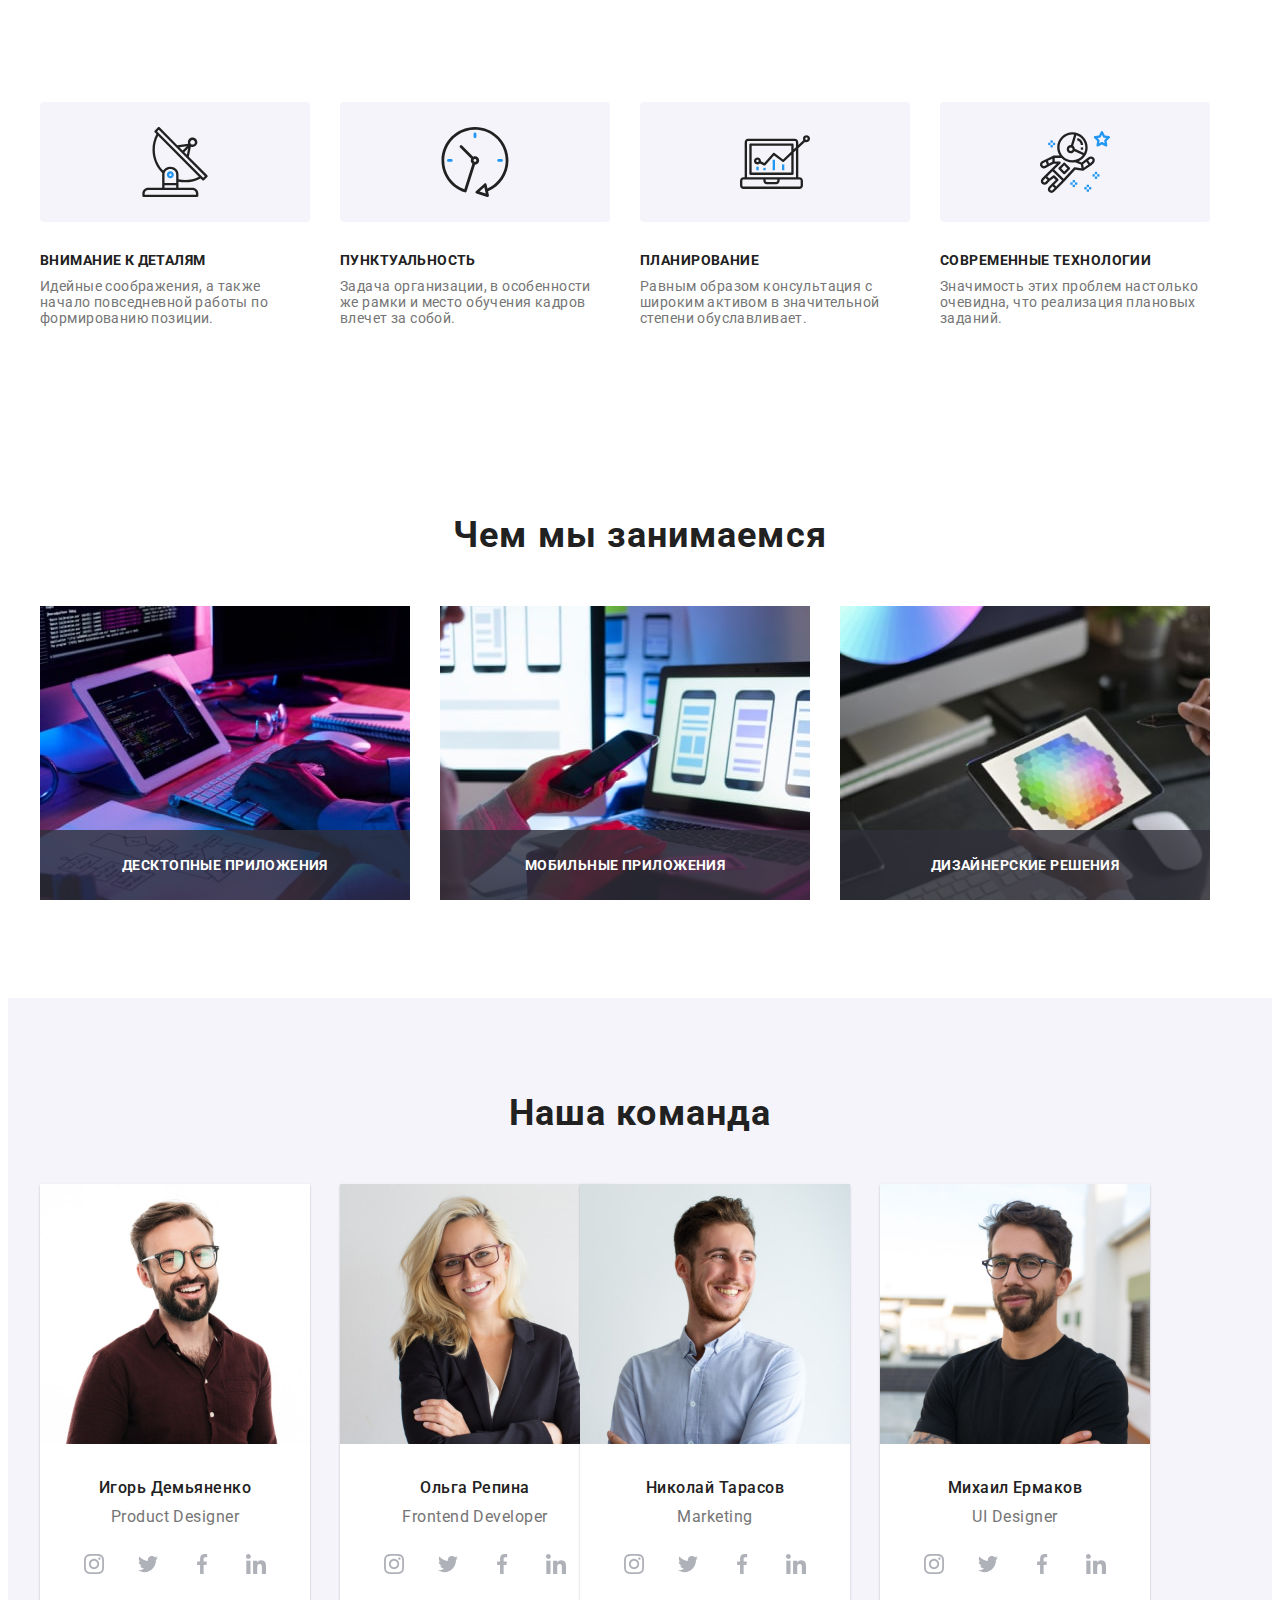
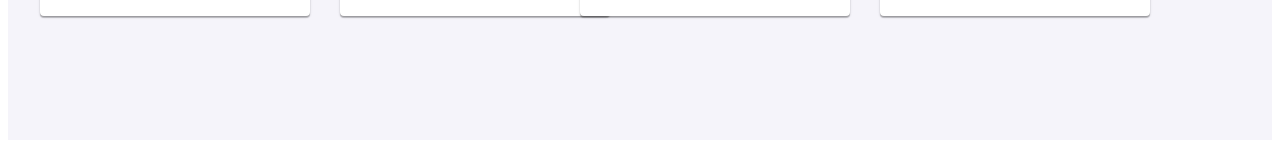
==== index.html @ 6621c36b "a" ====
<!DOCTYPE html>
<html lang="ru">
<head>
    <meta charset="UTF-8">
    <meta http-equiv="X-UA-Compatible" content="IE=edge">
    <meta name="viewport" content="width=device-width, initial-scale=1.0">
    <link rel="preconnect" href="https://fonts.googleapis.com">
<link rel="preconnect" href="https://fonts.gstatic.com" crossorigin>
<link href="https://fonts.googleapis.com/css2?family=Raleway:wght@700&family=Roboto:wght@400;500;700;900&display=swap" rel="stylesheet">
    <title>Document</title>
    <link rel="stylesheet" href="https://cdnjs.cloudflare.com/ajax/libs/modern-normalize/1.1.0/modern-normalize.min.css" integrity="sha512-wpPYUAdjBVSE4KJnH1VR1HeZfpl1ub8YT/NKx4PuQ5NmX2tKuGu6U/JRp5y+Y8XG2tV+wKQpNHVUX03MfMFn9Q==" crossorigin="anonymous" referrerpolicy="no-referrer" />
    <link rel="stylesheet" href="./css/main.min.css"/>
</head>
<body>
        <!--Шапка страницы-->
        <!-- <header class="header">
            <div class="container">
                <nav class="nav">
                    <a href="" class="link logo"><span class="logo-start">Web</span><span class="logo-end">Studio</span></a>
                    <ul class="header-list list">
                        <li class="header-list__item"><a href="" class="header-hero__link link active">Студия</a></li>
                        <li class="header-list__item"><a href="./portfolio.html" class="header-hero__link link">Портфолио</a></li>
                        <li class="header-list__item"><a href="" class="header-hero__link link">Контакты</a></li>
                    </ul> 
                    <ul class="connect list" >
                        <li class="connect__contacts"><a href="mailto:info@devstudio.com" class="connect__link link">
                            <svg class="connect__icon" width="16" height="12">
                                <use href="./images/icons/symbol-defs.svg#icon-envelope"></use>
                            </svg>info@devstudio.com</a>
                        </li>
                        <li class="connect__contacts"><a href="tel:+38-096-111-11-11" class="connect__link link">
                            <svg class="connect__icon" width="10" height="16">
                                <use href="./images/icons/symbol-defs.svg#icon-smartphone"></use>
                            </svg>+38 096 111 11 11</a>
                        </li>
                    </ul>   
                </nav>
            </div>  
        </header>
        <main>
            <section class="begin">
                <div class="container">
                    <h1 class="begin__title">Эффективные решения для вашего бизнеса</h1>
                    <button type="button" class="begin__btn" data-modal-open>Заказать услугу</button>
                </div>
            </section> -->
            <section class="benefits">
                <div class="container">
                    <ul class="benefits-list list">
                        <li class="benefits-item">
                            <div class="background-icon">
                                <svg class="benefits-icon" width="70" height="70">
                                    <use href="./images/icons/symbol-defs.svg#icon-antenna"></use>
                                </svg>
                            </div>
                            <h3 class="benefits-title">Внимание к деталям</h3>
                            <p class="benefits-text">Идейные соображения, а также начало повседневной работы по формированию позиции.</p>
                        </li>
                        <li class="benefits-item">
                            <div class="background-icon">
                                <svg class="benefits-icon" width="70" height="70">
                                    <use href="./images/icons/symbol-defs.svg#icon-clock"></use>
                                </svg>
                            </div>
                            <h3 class="benefits-title">Пунктуальность</h3>
                            <p class="benefits-text">Задача организации, в особенности же рамки и место обучения кадров влечет за собой.</p>
                        </li>
                        <li class="benefits-item">
                            <div class="background-icon">
                                <svg class="benefits-icon" width="70" height="70">
                                    <use href="./images/icons/symbol-defs.svg#icon-diagram"></use>
                                </svg>
                            </div>
                            <h3 class="benefits-title">Планирование</h3>
                            <p class="benefits-text">Равным образом консультация с широким активом в значительной степени обуславливает.</p>
                        </li>
                        <li class="benefits-item">
                            <div class="background-icon">
                                <svg class="benefits-icon" width="70" height="70">
                                    <use href="./images/icons/symbol-defs.svg#icon-astronaut"></use>
                                </svg>
                            </div>
                            <h3 class="benefits-title">Современные технологии</h3>
                            <p class="benefits-text">Значимость этих проблем настолько очевидна, что реализация плановых заданий.</p>
                        </li>
                    </ul>
                </div>
            </section>  
            <section class="work">
                <div class="container">
                    <h2 class="work__title">Чем мы занимаемся</h2>
                    <ul class="work-list list">
                        <li class="work-list__item">
                            <img src="./images/box1.jpg" alt="Планшет с клавиатурой" width="370" height="294">
                            <div class="text-wrap"><p class="work-list__text">Десктопные приложения</p></div>
                        </li>
                        <li class="work-list__item">
                            <img src="./images/box3.jpg" alt="Телефон и ноутбук" width="370" height="294">
                            <div class="text-wrap"><p class="work-list__text">Мобильные приложения</p></div>
                        </li>
                        <li class="work-list__item last">
                            <img src="./images/box2.jpg" alt="Планшет с стилусом" width="370" height="294">
                            <div class="text-wrap"><p class="work-list__text">Дизайнерские решения</p></div>
                        </li>
                    </ul>
                </div>
            </section>    
            <section class="team"> 
                <div class="container">
                    <h2 class="team-title">Наша команда</h2>
                    <ul class="team-list list">
                        <li class="team-item">
                            <img class="team-img" src="./images/worker1.jpg " alt="Игорь Демьяненко" >
                            <div class="team-margin">
                                <p class="team-name">Игорь Демьяненко</p>
                                <p lang="en" class="team-position">Product Designer</p>
                                <ul class="team-soc-list list">
                                    <li class="team-soc-item">
                                        <a href="" class="team-soc-link link">
                                            <svg class="team-soc-icon" width="20" height="20">
                                                <use href="./images/icons/symbol-defs.svg#icon-instagram"></use>
                                            </svg>
                                        </a>
                                    </li> 
                                    <li class="team-soc-item">
                                        <a href="" class="team-soc-link link">
                                            <svg class="team-soc-icon" width="20" height="20">
                                                <use href="./images/icons/symbol-defs.svg#icon-twitter"></use>
                                            </svg>
                                        </a>
                                    </li> 
                                    <li class="team-soc-item">
                                        <a href="" class="team-soc-link link">
                                            <svg class="team-soc-icon" width="20" height="20">
                                                <use href="./images/icons/symbol-defs.svg#icon-facebook"></use>
                                            </svg>
                                        </a>
                                    </li> 
                                    <li class="team-soc-item">
                                        <a href="" class="team-soc-link link">
                                            <svg class="team-soc-icon" width="20" height="20">
                                                <use href="./images/icons/symbol-defs.svg#icon-linkedin"></use>
                                            </svg>
                                        </a>
                                    </li>         
                                </ul>
                            </div>
                        </li>
                        <li class="team-item">
                            <img class="team-img" src="./images/worker2.jpg" alt="Ольга Репина">
                            <div class="team-margin">
                                <p class="team-name">Ольга Репина</p>
                                <p lang="en" class="team-position">Frontend Developer</p>
                                <ul class="team-soc-list list">
                                    <li class="team-soc-item">
                                        <a href="" class="team-soc-link link">
                                            <svg class="team-soc-icon" width="20" height="20">
                                                <use href="./images/icons/symbol-defs.svg#icon-instagram"></use>
                                            </svg>
                                        </a>
                                    </li> 
                                    <li class="team-soc-item">
                                        <a href="" class="team-soc-link link">
                                            <svg class="team-soc-icon" width="20" height="20">
                                                <use href="./images/icons/symbol-defs.svg#icon-twitter"></use>
                                            </svg>
                                        </a>
                                    </li> 
                                    <li class="team-soc-item">
                                        <a href="" class="team-soc-link link">
                                            <svg class="team-soc-icon" width="20" height="20">
                                                <use href="./images/icons/symbol-defs.svg#icon-facebook"></use>
                                            </svg>
                                        </a>
                                    </li> 
                                    <li class="team-soc-item">
                                        <a href="" class="team-soc-link link">
                                            <svg class="team-soc-icon" width="20" height="20">
                                                <use href="./images/icons/symbol-defs.svg#icon-linkedin"></use>
                                            </svg>
                                        </a>
                                    </li>         
                                </ul> 
                            </div>  
                        </li>
                        <li class="team-item">
                            <img class="team-img" src="./images/worker3.jpg" alt="Николай Тарасов">
                            <div class="team-margin">
                                <p class="team-name">Николай Тарасов</p>
                                <p lang="en" class="team-position">Marketing</p>
                                <ul class="team-soc-list list">
                                    <li class="team-soc-item">
                                        <a href="" class="team-soc-link link">
                                            <svg class="team-soc-icon" width="20" height="20">
                                                <use href="./images/icons/symbol-defs.svg#icon-instagram"></use>
                                            </svg>
                                        </a>
                                    </li> 
                                    <li class="team-soc-item">
                                        <a href="" class="team-soc-link link">
                                            <svg class="team-soc-icon" width="20" height="20">
                                                <use href="./images/icons/symbol-defs.svg#icon-twitter"></use>
                                            </svg>
                                        </a>
                                    </li> 
                                    <li class="team-soc-item">
                                        <a href="" class="team-soc-link link">
                                            <svg class="team-soc-icon" width="20" height="20">
                                                <use href="./images/icons/symbol-defs.svg#icon-facebook"></use>
                                            </svg>
                                        </a>
                                    </li> 
                                    <li class="team-soc-item">
                                        <a href="" class="team-soc-link link">
                                            <svg class="team-soc-icon" width="20" height="20">
                                                <use href="./images/icons/symbol-defs.svg#icon-linkedin"></use>
                                            </svg>
                                        </a>
                                    </li>         
                                </ul>
                            </div>
                        </li>
                        <li class="team-item">
                            <img class="team-img" src="./images/worker4.jpg" alt="Михаил Ермаков">
                            <div class="team-margin">
                                <p class="team-name">Михаил Ермаков</p>
                                <p lang="en" class="team-position">UI Designer</p>
                                <ul class="team-soc-list list">
                                    <li class="team-soc-item">
                                        <a href="" class="team-soc-link link">
                                            <svg class="team-soc-icon" width="20" height="20">
                                                <use href="./images/icons/symbol-defs.svg#icon-instagram"></use>
                                            </svg>
                                        </a>
                                    </li> 
                                    <li class="team-soc-item">
                                        <a href="" class="team-soc-link link">
                                            <svg class="team-soc-icon" width="20" height="20">
                                                <use href="./images/icons/symbol-defs.svg#icon-twitter"></use>
                                            </svg>
                                        </a>
                                    </li> 
                                    <li class="team-soc-item">
                                        <a href="" class="team-soc-link link">
                                            <svg class="team-soc-icon" width="20" height="20">
                                                <use href="./images/icons/symbol-defs.svg#icon-facebook"></use>
                                            </svg>
                                        </a>
                                    </li> 
                                    <li class="team-soc-item">
                                        <a href="" class="team-soc-link link">
                                            <svg class="team-soc-icon" width="20" height="20">
                                                <use href="./images/icons/symbol-defs.svg#icon-linkedin"></use>
                                            </svg>
                                        </a>
                                    </li>         
                                </ul>
                            </div> 
                        </li>
                    </ul>
                </div>
            </section>
            <!-- <section class="clients">
                <div class="container">
                    <h2 class="clients-title">Постоянные клиенты</h2>
                    <ul class="clients-list list">
                        <li class="clients-item">
                            <a href="" class="clients-link link">
                                <svg class="clients-icon" width="106" height="60">
                                    <use href="./images/icons/symbol-defs.svg#icon-Logo"></use>
                                </svg>
                            </a>
                        </li>
                        <li class="clients-item">
                            <a href="" class="clients-link link">
                                <svg class="clients-icon" width="106" height="60">
                                    <use href="./images/icons/symbol-defs.svg#icon-Logo1"></use>
                                </svg>
                            </a>
                        </li>
                        <li class="clients-item">
                            <a href="" class="clients-link link">
                                <svg class="clients-icon" width="106" height="60">
                                    <use href="./images/icons/symbol-defs.svg#icon-Logo2"></use>
                                </svg>
                            </a>
                        </li>
                        <li class="clients-item">
                            <a href="" class="clients-link link">
                                <svg class="clients-icon" width="106" height="60">
                                    <use href="./images/icons/symbol-defs.svg#icon-Logo3"></use>
                                </svg>
                            </a>
                        </li>
                        <li class="clients-item">
                            <a href="" class="clients-link link">
                                <svg class="clients-icon" width="106" height="60">
                                    <use href="./images/icons/symbol-defs.svg#icon-Logo4"></use>
                                </svg>
                            </a>
                        </li>
                        <li class="clients-item">
                            <a href="" class="clients-link link">
                                <svg class="clients-icon" width="106" height="60">
                                    <use href="./images/icons/symbol-defs.svg#icon-Logo6"></use>
                                </svg>
                            </a>
                        </li>
                    </ul>                
                </div>
            </section>        
                
        </main>
        <footer class="footer">
            <div class="container footer-flex">
                <div>
                    <a href="" class="footer-logo link"><span class="logo-start">Web</span><span class="logo-footer-end">Studio</span></a>
                    <address>
                        <ul class="footer-list list">
                            <li class="footer-item"><a href="https://goo.gl/maps/usRxasDixCcgagAA9" target="_blank" class="footer-position link">г. Киев, пр-т Леси Украинки, 26</a></li>
                            <li class="footer-item"><a href="mailto:info@example.com" class="footer-link link">info@example.com</a></li>
                            <li class="footer-item"><a href="tel:+38-096-111-11-11" class="footer-link link">+38 096 111 11 11</a></li>
                        </ul> 
                    </address>
                </div>
                <div class="join">
                    <h2 class="join-title">присоединяйтесь</h2>
                    <ul class="join-list list">
                        <li class="join-item">
                            <a href="" class="join-link link">
                                <svg class="join-icon" width="20" height="20">
                                    <use href="./images/icons/symbol-defs.svg#icon-instagram"></use>
                                </svg>
                            </a>
                        </li>
                        <li class="join-item" >
                            <a href="" class="join-link link">
                                <svg class="join-icon" width="20" height="20">
                                    <use href="./images/icons/symbol-defs.svg#icon-twitter"></use>
                                </svg>
                            </a>
                        </li>
                        <li class="join-item">
                            <a href="" class="join-link link">
                                <svg class="join-icon" width="20" height="20">
                                    <use href="./images/icons/symbol-defs.svg#icon-facebook"></use>
                                </svg>
                            </a>
                        </li>
                        <li class="join-item">
                            <a href="" class="join-link link">
                                <svg class="join-icon" width="20" height="20">
                                    <use href="./images/icons/symbol-defs.svg#icon-linkedin"></use>
                                </svg>
                            </a>
                        </li>
                    </ul>
                </div>
                <form class="subscribe">
                    <p class="subscribe-title">Подпишитесь на рассылку</p>
                    <div class="subscribe-cont">
                        <input type="email" name="email" class="subscribe-input" placeholder="E-mail">
                        <button type="submit" class="subscribe-btn ">Подписаться
                            <svg class="subscribe-send" width="24" height="24">
                                <use href="./images/icons/symbol-defs.svg#icon-send"></use>
                            </svg>
                        </button>
                    </div>
                    
                </form>
            </div>  
        </footer>
        <div class="backdrop is-hidden" data-modal>
            <div class="modal">
                <button type="button" class="modal-icon-close">
                    <svg  width="18" height="18" data-modal-close>
                        <use href="./images/icons/symbol-defs.svg#icon-close"></use>
                    </svg>  
                </button>
                
                <form class="modal-form">
                    <p class="form-title">Оставьте свои данные, мы вам перезвоним</p>
                    <label for="name" class="form-label">Имя</label>
                    <div class="input-wrap">
                        <input type="text" name="name" id="name" class="form-input">
                        <svg class="input-icon" width="18" height="18">
                            <use href="./images/icons/symbol-defs.svg#icon-person"></use>
                        </svg>
                    </div>
                    <label for="phone" class="form-label">Телефон</label>
                    <div class="input-wrap">
                        <input type="tel" name="phone" id="phone" class="form-input">
                        <svg class="input-icon" width="18" height="18">
                            <use href="./images/icons/symbol-defs.svg#icon-phone"></use>
                        </svg>
                    </div>
                    <label for="email" class="form-label">Почта</label>
                    <div class="input-wrap">
                        <input type="email" name="email" id="email" class="form-input">
                        <svg class="input-icon" width="18" height="18">
                            <use href="./images/icons/symbol-defs.svg#icon-email"></use>
                        </svg>
                    </div>
                    <label for="user-text" class="form-text">Комментарий</label>
                    <textarea 
                    name="user-text" 
                    id="user-text"
                    class="user-text"
                    placeholder="Введите текст"
                    ></textarea>
                    <input type="checkbox" name="form-check" id="form-check" class="form-check visually-hidden">
                    <label for="form-check" class="check-text">
                        <span class="check-wrap">
                            <svg class="icon-check" width="16" height="15">
                                <use href="./images/icons/symbol-defs.svg#icon-cheked"></use>
                            </svg>
                        </span>
                        Соглашаюсь с рассылкой и принимаю &nbsp;
                        <a href="#" class="check-link">Условия договора</a>
                    </label>
                    <button type="submit" class="btn modal-btn">Отправить</button>
                </form>
            </div>
        </div>
        <script src="./js/modal.js"></script> -->
</body>
</html>
---- css/main.min.css ----
.list{list-style:none}.link{text-decoration:none}h1,h2,h3,h4,h5,h6,p,ul{margin:0;padding:0}.btn{background:#2196f3;color:#fff;font-weight:700;font-size:16px;line-height:1.87;letter-spacing:.06em;cursor:pointer;border-radius:4px;padding:10px 32px;min-width:200px;margin-left:485px;margin-top:30px}.container{width:100%;padding-left:15px;padding-right:15px;margin-left:auto;margin-right:auto}@media screen and (min-width: 480px){.container{width:480px}}@media screen and (min-width: 768px){.container{width:768px}}@media screen and (min-width: 1200px){.container{width:1200px}}.backdrop{position:fixed;top:0;width:100%;height:100%;background:rgba(0,0,0,.2);-webkit-transition:opacity 500ms,visibility 300ms;transition:opacity 500ms,visibility 300ms}.modal{position:absolute;top:50%;left:50%;-webkit-transform:translate(-50%, -50%);transform:translate(-50%, -50%);width:528px;min-height:581px;background-color:#fff;-webkit-box-shadow:0px 1px 3px rgba(0,0,0,.12),0px 1px 1px rgba(0,0,0,.14),0px 2px 1px rgba(0,0,0,.2);box-shadow:0px 1px 3px rgba(0,0,0,.12),0px 1px 1px rgba(0,0,0,.14),0px 2px 1px rgba(0,0,0,.2);border-radius:4px;padding:40px}.modal-icon-close{position:absolute;top:8px;right:8px;border:1px solid rgba(0,0,0,.1);border-radius:50%;cursor:pointer;position:absolute;width:30px;height:30px;padding:5px;background-color:rgba(0,0,0,0);-webkit-transition-duration:250ms;transition-duration:250ms;-webkit-transition-timing-function:cubic-bezier(0.4, 0, 0.2, 1);transition-timing-function:cubic-bezier(0.4, 0, 0.2, 1)}.modal-icon-close:hover{fill:#2196f3}.form-title{font-family:"Roboto";font-style:normal;font-weight:700;font-size:20px;line-height:1.15;text-align:center;letter-spacing:.03em;color:#212121;margin-bottom:12px}.form-input{width:100%;height:40px;border:1px solid rgba(33,33,33,.2);-webkit-box-sizing:border-box;box-sizing:border-box;border-radius:4px;background-color:rgba(0,0,0,0);cursor:pointer;outline:none;padding-left:32px}.form-input:focus{border-color:#2196f3}.form-label,.form-text{display:block;font-family:"Roboto";font-style:normal;font-weight:400;font-size:12px;line-height:1.16;letter-spacing:.01em;color:#757575;margin-bottom:4px}.input-wrap{position:relative;margin-bottom:12px}.input-icon{position:absolute;top:50%;-webkit-transform:translateY(-50%);transform:translateY(-50%);left:12px}.form-input:focus+.input-icon{fill:#2196f3}.user-text{width:100%;min-height:120px;border:1px solid rgba(33,33,33,.2);border-radius:4px;padding:12px 16px;background-color:rgba(0,0,0,0);cursor:pointer;outline:none;resize:none}.user-text::-webkit-input-placeholder{font-family:"Roboto";font-style:normal;font-weight:400;font-size:14px;line-height:1.14;letter-spacing:.01em;color:rgba(117,117,117,.5)}.user-text::-moz-placeholder{font-family:"Roboto";font-style:normal;font-weight:400;font-size:14px;line-height:1.14;letter-spacing:.01em;color:rgba(117,117,117,.5)}.user-text:-ms-input-placeholder{font-family:"Roboto";font-style:normal;font-weight:400;font-size:14px;line-height:1.14;letter-spacing:.01em;color:rgba(117,117,117,.5)}.user-text::-ms-input-placeholder{font-family:"Roboto";font-style:normal;font-weight:400;font-size:14px;line-height:1.14;letter-spacing:.01em;color:rgba(117,117,117,.5)}.user-text::placeholder{font-family:"Roboto";font-style:normal;font-weight:400;font-size:14px;line-height:1.14;letter-spacing:.01em;color:rgba(117,117,117,.5)}.check-text{margin-top:20px;margin-bottom:30px}.check-text .check-wrap{content:"";width:16px;height:15px;margin-right:8px;border:2px solid #212121;border-radius:2px;display:-webkit-box;display:-ms-flexbox;display:flex;-webkit-box-align:center;-ms-flex-align:center;align-items:center;-webkit-box-pack:center;-ms-flex-pack:center;justify-content:center}.check-text,.check-link{display:-webkit-box;display:-ms-flexbox;display:flex;-webkit-box-align:center;-ms-flex-align:center;align-items:center;-webkit-box-pack:center;-ms-flex-pack:center;justify-content:center;font-family:"Roboto";font-style:normal;font-weight:400;font-size:14px;line-height:24px;letter-spacing:.03em;color:#757575}.icon-check{fill:rgba(0,0,0,0)}.check-link{color:#2196f3}.form-check:checked+.check-text .check-wrap{background-color:#2196f3;border:none}.form-check:checked+.check-text .icon-check{fill:#eee}.modal-btn{display:block;margin:0 auto;border:rgba(0,0,0,0)}.begin{background-color:#2f303a;background-image:-webkit-gradient(linear, left top, left bottom, from(rgba(47, 48, 58, 0.4)), to(rgba(47, 48, 58, 0.4))),url(../images/work.jpg);background-image:linear-gradient(rgba(47, 48, 58, 0.4), rgba(47, 48, 58, 0.4)),url(../images/work.jpg);background-repeat:no-repeat;background-position:center;block-size:cover;padding-top:200px;padding-bottom:200px}.begin__title{font-family:"Roboto";font-style:normal;font-weight:900;font-size:44px;line-height:1.36;text-align:center;letter-spacing:.06em;text-transform:uppercase;color:#fff;max-width:700px;margin:0 auto}.begin__btn{background:#2196f3;color:#fff;font-weight:700;font-size:16px;line-height:1.87;letter-spacing:.06em;cursor:pointer;border-radius:4px;padding:10px 32px;min-width:200px;margin-left:485px;margin-top:30px}.benefits{padding-top:60px;padding-bottom:60px}@media screen and (min-width: 1200px){.benefits{padding-top:94px;padding-bottom:94px}}.benefits-title{max-width:450px;font-family:"Roboto";font-style:normal;font-weight:700;font-size:14px;line-height:16/14;letter-spacing:.03em;text-transform:uppercase;color:#212121;margin-bottom:10px;text-align:center}@media screen and (min-width: 768px){.benefits-title{width:354px;text-align:left}}@media screen and (min-width: 1200px){.benefits-title{width:270px}}@media screen and (min-width: 768px){.benefits-list{display:-webkit-box;display:-ms-flexbox;display:flex;-ms-flex-wrap:wrap;flex-wrap:wrap;margin-bottom:-30px;margin-right:-30px}}.benefits-item:not(:last-child){margin-bottom:30px}@media screen and (min-width: 768px){.benefits-item:not(:last-child){margin-right:30px}}.benefits-text{font-family:"Roboto";font-style:normal;font-weight:400;font-size:14px;line-height:24/14;letter-spacing:.03em;color:#757575;max-width:450px}@media screen and (min-width: 768px){.benefits-text{width:354px}}@media screen and (min-width: 768px){.benefits-text{width:270px}}.background-icon{background-color:#f5f4fa;border-radius:4px;margin-bottom:30px;max-width:450px;height:120px;display:-webkit-box;display:-ms-flexbox;display:flex;-webkit-box-align:center;-ms-flex-align:center;align-items:center;-webkit-box-pack:center;-ms-flex-pack:center;justify-content:center}@media screen and (min-width: 768px){.background-icon{width:354px}}@media screen and (min-width: 1200px){.background-icon{width:270px}}.benefits-icon{display:-webkit-box;display:-ms-flexbox;display:flex;-webkit-box-align:center;-ms-flex-align:center;align-items:center;-webkit-box-pack:center;-ms-flex-pack:center;justify-content:center}.clients{padding-top:94px;padding-bottom:94px}.clients-icon{fill:#afb1b8}.clients-link:hover .clients-icon{fill:#2196f3}.clients-link:focus .clients-icon{fill:#2196f3}.clients-title{font-family:"Roboto";font-style:normal;font-weight:700;font-size:36px;line-height:1.17;text-align:center;letter-spacing:.03em;color:#212121}.clients-list{display:-webkit-box;display:-ms-flexbox;display:flex;margin-top:50px}.clients-item:not(:last-child){margin-right:30px}.clients-link{width:170px;height:92px;border:1px solid #afb1b8;display:-webkit-box;display:-ms-flexbox;display:flex;-webkit-box-align:center;-ms-flex-align:center;align-items:center;-webkit-box-pack:center;-ms-flex-pack:center;justify-content:center;-webkit-transition-duration:250ms;transition-duration:250ms;-webkit-transition-timing-function:cubic-bezier(0.4, 0, 0.2, 1);transition-timing-function:cubic-bezier(0.4, 0, 0.2, 1)}.clients-link:hover{border-color:#2196f3}.clients-link:focus{border-color:#2196f3}.footer{background:#2f303a;padding-top:60px;padding-bottom:60px}.footer-flex{display:-webkit-box;display:-ms-flexbox;display:flex;-webkit-box-align:baseline;-ms-flex-align:baseline;align-items:baseline}.footer-logo{display:block;margin-bottom:20px}.footer-position{font-family:"Roboto";font-style:normal;font-weight:400;font-size:14px;line-height:1.71;letter-spacing:.03em;color:#fff}.footer-item{display:block;margin-bottom:9px}.footer-link{font-family:"Roboto";font-style:normal;font-weight:400;font-size:14px;line-height:1.71;letter-spacing:.03em;color:rgba(255,255,255,.6)}.join{margin-left:70px}.join-title{font-size:14px;line-height:1.14;text-transform:uppercase;color:#fff;margin-bottom:20px}.join-list{display:-webkit-box;display:-ms-flexbox;display:flex;-webkit-box-pack:center;-ms-flex-pack:center;justify-content:center;-webkit-box-align:center;-ms-flex-align:center;align-items:center}.join-item+.join-item{margin-left:10px}.join-link{width:44px;height:44px;background-color:rgba(255,255,255,.1);border-radius:50%;display:-webkit-box;display:-ms-flexbox;display:flex;-webkit-box-pack:center;-ms-flex-pack:center;justify-content:center;-webkit-box-align:center;-ms-flex-align:center;align-items:center;fill:#fff;-webkit-transition-duration:250ms;transition-duration:250ms;-webkit-transition-timing-function:cubic-bezier(0.4, 0, 0.2, 1);transition-timing-function:cubic-bezier(0.4, 0, 0.2, 1)}.join-link:hover{background-color:#2196f3}.join-link:focus{background-color:#2196f3}.subscribe{margin-left:auto}.subscribe-title{display:-webkit-box;display:-ms-flexbox;display:flex;font-family:"Roboto";font-style:normal;font-weight:700;font-size:14px;line-height:1.14;letter-spacing:.03em;text-transform:uppercase;color:#fff;margin-bottom:20px}.subscribe-cont{display:-webkit-box;display:-ms-flexbox;display:flex}.subscribe-input{padding-left:16px;width:358px;height:50px;background-color:rgba(0,0,0,0);outline:none;border:1px solid rgba(255,255,255,.3);border-radius:4px;color:rgba(255,255,255,.6)}.subscribe-input::-webkit-input-placeholder{font-family:"Roboto";font-style:normal;font-weight:400;font-size:16px;line-height:1.25;color:rgba(255,255,255,.6)}.subscribe-input::-moz-placeholder{font-family:"Roboto";font-style:normal;font-weight:400;font-size:16px;line-height:1.25;color:rgba(255,255,255,.6)}.subscribe-input:-ms-input-placeholder{font-family:"Roboto";font-style:normal;font-weight:400;font-size:16px;line-height:1.25;color:rgba(255,255,255,.6)}.subscribe-input::-ms-input-placeholder{font-family:"Roboto";font-style:normal;font-weight:400;font-size:16px;line-height:1.25;color:rgba(255,255,255,.6)}.subscribe-input::placeholder{font-family:"Roboto";font-style:normal;font-weight:400;font-size:16px;line-height:1.25;color:rgba(255,255,255,.6)}.subscribe-btn{display:-webkit-box;display:-ms-flexbox;display:flex;-webkit-box-pack:center;-ms-flex-pack:center;justify-content:center;-webkit-box-align:center;-ms-flex-align:center;align-items:center;padding-left:29px;padding-right:28px;padding-top:10px;padding-bottom:10px;margin-left:12px;background:#2196f3;color:#fff;font-weight:700;font-size:16px;line-height:1.87;letter-spacing:.06em;cursor:pointer;border-color:rgba(0,0,0,0);border-radius:4px;fill:#fff;-webkit-box-shadow:0px 4px 4px rgba(0,0,0,.15);box-shadow:0px 4px 4px rgba(0,0,0,.15)}.subscribe-send{margin-left:10px}.logo-footer-end{font-family:"Raleway";font-style:normal;font-weight:700;font-size:26px;line-height:1.19;letter-spacing:.03em;color:#fff}.header{background-color:#fff;border-bottom:1px solid #ececec}.header-list__item:not(:last-child){margin-right:50px}.nav{padding-top:24px;padding-bottom:25px;display:-webkit-box;display:-ms-flexbox;display:flex;-webkit-box-orient:horizontal;-webkit-box-direction:normal;-ms-flex-direction:row;flex-direction:row}.header-list{display:-webkit-box;display:-ms-flexbox;display:flex;padding-top:8px;margin-left:93px}.active::after{content:"";display:block;position:relative;bottom:-26px;height:4px;border-radius:2px;background-color:#2196f3}.header-hero__link{font-family:"Roboto";font-style:normal;font-weight:500;font-size:14px;line-height:1.14;letter-spacing:.02em;color:#212121;-webkit-transition-duration:250ms;transition-duration:250ms;-webkit-transition-timing-function:cubic-bezier(0.4, 0, 0.2, 1);transition-timing-function:cubic-bezier(0.4, 0, 0.2, 1)}.header-hero__link:hover{color:#2196f3}.header-hero__link:focus{color:#2196f3}.connect__link{font-family:"Roboto";font-style:normal;font-weight:500;font-size:14px;line-height:16px;letter-spacing:.02em;color:#757575;-webkit-transition-duration:250ms;transition-duration:250ms;-webkit-transition-timing-function:cubic-bezier(0.4, 0, 0.2, 1);transition-timing-function:cubic-bezier(0.4, 0, 0.2, 1)}.connect__link:hover{color:#2196f3}.connect__link:focus{color:#2196f3}.connect{display:-webkit-box;display:-ms-flexbox;display:flex;padding-top:8px;margin-left:auto}.connect__contacts:not(:last-child){margin-right:50px}.connect__icon{margin-right:10px;fill:currentColor;vertical-align:middle}.logo-start{font-family:"Raleway";font-style:normal;font-weight:700;font-size:26px;line-height:1.19;letter-spacing:.03em;color:#2196f3}.logo-end{font-family:"Raleway";font-style:normal;font-weight:700;font-size:26px;line-height:1.19;letter-spacing:.03em;color:#000}.team{background-color:#f5f4fa;padding-top:60px;padding-bottom:60px}@media screen and (min-width: 1200px){.team{padding-top:94px;padding-bottom:94px}}@media screen and (min-width: 768px){.team-list{display:-webkit-box;display:-ms-flexbox;display:flex;-ms-flex-wrap:wrap;flex-wrap:wrap}}.team-title{font-family:"Roboto";font-style:normal;font-weight:700;font-size:36px;line-height:1.17;text-align:center;letter-spacing:.03em;color:#212121;margin-bottom:50px}.team-item{max-width:450px;-ms-flex-preferred-size:calc(25% - 30px);flex-basis:calc(25% - 30px);background-color:#fff;border-radius:0px 0px 4px 4px;-webkit-box-shadow:0px 1px 3px rgba(0,0,0,.12),0px 1px 1px rgba(0,0,0,.14),0px 2px 1px rgba(0,0,0,.2);box-shadow:0px 1px 3px rgba(0,0,0,.12),0px 1px 1px rgba(0,0,0,.14),0px 2px 1px rgba(0,0,0,.2)}@media screen and (min-width: 768px){.team-item{width:354px;-ms-flex-preferred-size:calc(50% - 30px);flex-basis:calc(50% - 30px);margin-right:30px;margin-bottom:30px}}@media screen and (min-width: 1200px){.team-item{width:270px;-ms-flex-preferred-size:calc(25% - 30px);flex-basis:calc(25% - 30px)}}.team-item:nth-child(2n){margin-right:-30px}.team-name{font-family:"Roboto";font-style:normal;font-weight:500;font-size:16px;line-height:1.19;text-align:center;letter-spacing:.03em;color:#212121;margin-bottom:10px}.team-position{font-family:"Roboto";font-style:normal;font-weight:400;font-size:16px;line-height:1.19;text-align:center;letter-spacing:.03em;color:#757575;margin-bottom:16px}.team-img{width:100%}.team-margin{text-align:center;padding:30px}.team-soc-list{display:-webkit-box;display:-ms-flexbox;display:flex;-webkit-box-pack:center;-ms-flex-pack:center;justify-content:center}.team-soc-item+.team-soc-item{margin-left:10px}.team-soc-icon{fill:#afb1b8;-webkit-transition-duration:250ms;transition-duration:250ms;-webkit-transition-timing-function:cubic-bezier(0.4, 0, 0.2, 1);transition-timing-function:cubic-bezier(0.4, 0, 0.2, 1)}.team-soc-link{width:44px;height:44px;border-radius:50%;display:-webkit-box;display:-ms-flexbox;display:flex;-webkit-box-align:center;-ms-flex-align:center;align-items:center;-webkit-box-pack:center;-ms-flex-pack:center;justify-content:center;-webkit-transition-duration:250ms;transition-duration:250ms;-webkit-transition-timing-function:cubic-bezier(0.4, 0, 0.2, 1);transition-timing-function:cubic-bezier(0.4, 0, 0.2, 1)}.team-soc-link:hover{background-color:#2196f3}.team-soc-link:focus{background-color:#2196f3}.team-soc-link:focus .team-soc-icon{fill:#fff}.team-soc-link:hover .team-soc-icon{fill:#fff}.work{display:none;padding-top:94px;padding-bottom:94px}@media screen and (min-width: 1200px){.work{display:-webkit-box;display:-ms-flexbox;display:flex}}.work__title{font-family:"Roboto";font-style:normal;font-weight:700;font-size:36px;line-height:1.17;text-align:center;letter-spacing:.03em;color:#212121;margin-bottom:50px}.work-list{display:-webkit-box;display:-ms-flexbox;display:flex}.work-list__item{-ms-flex-preferred-size:calc(33.3333333333% - 30px);flex-basis:calc(33.3333333333% - 30px);margin-right:30px;position:relative}.last{margin-right:-30px}.text-wrap{position:absolute;top:0;left:0;background-color:rgba(47,48,58,.8);top:224px;display:block;min-width:370px}.work-list__text{padding-top:27px;padding-bottom:27px;font-family:"Roboto";font-style:normal;font-weight:700;font-size:14px;line-height:16px;text-align:center;letter-spacing:.03em;text-transform:uppercase;color:#fff}.is-hidden{opacity:0;pointer-events:none;visibility:hidden}.visually-hidden{position:absolute;white-space:nowrap;width:1px;height:1px;overflow:hidden;border:0;padding:0;clip:rect(0 0 0 0);-webkit-clip-path:inset(50%);clip-path:inset(50%);margin:-1px}.header{background-color:#fff}.header-nav{display:-webkit-box;display:-ms-flexbox;display:flex;-webkit-box-orient:horizontal;-webkit-box-direction:normal;-ms-flex-direction:row;flex-direction:row}.active::after{content:"";display:block;position:relative;bottom:-26px;height:4px;border-radius:2px;background-color:#2196f3}.header-item:not(:last-child){margin-right:50px}.header{border-bottom:1px solid #ececec}.header-nav{padding-top:24px;padding-bottom:25px}.header-list{display:-webkit-box;display:-ms-flexbox;display:flex;padding-top:8px;margin-left:93px}.header-link{font-family:"Roboto";font-style:normal;font-weight:500;font-size:14px;line-height:1.14;letter-spacing:.02em;color:#212121;-webkit-transition-duration:250ms;transition-duration:250ms;-webkit-transition-timing-function:cubic-bezier(0.4, 0, 0.2, 1);transition-timing-function:cubic-bezier(0.4, 0, 0.2, 1)}.header-link:hover{background-color:#2196f3}.header-link:focus{background-color:#2196f3}.header-second-link{font-family:"Roboto";font-style:normal;font-weight:500;font-size:14px;line-height:16px;letter-spacing:.02em;color:#757575;-webkit-transition-duration:250ms;transition-duration:250ms;-webkit-transition-timing-function:cubic-bezier(0.4, 0, 0.2, 1);transition-timing-function:cubic-bezier(0.4, 0, 0.2, 1)}.header-second-link:hover{background-color:#2196f3}.header-second-link:focus{background-color:#2196f3}.header-hero{display:-webkit-box;display:-ms-flexbox;display:flex;padding-top:8px;margin-left:auto}.header-contacts:not(:last-child){margin-right:50px}.header-icon{margin-right:10px;fill:currentColor;vertical-align:middle}.logo-start{font-family:"Raleway";font-style:normal;font-weight:700;font-size:26px;line-height:1.19;letter-spacing:.03em;color:#2196f3}.logo-end{font-family:"Raleway";font-style:normal;font-weight:700;font-size:26px;line-height:1.19;letter-spacing:.03em;color:#000}.section{padding-top:94px;padding-bottom:94px}.section-main-list{display:-webkit-box;display:-ms-flexbox;display:flex;margin-bottom:50px;-webkit-box-pack:center;-ms-flex-pack:center;justify-content:center}.section-list-item:not(:last-child){margin-right:8px}.btn-item{font-family:"Roboto";font-style:normal;background:#f5f4fa;color:#212121;font-weight:500;font-size:16px;line-height:1.62;letter-spacing:.03em;cursor:pointer;padding-top:6px;padding-right:22px;padding-bottom:6px;padding-left:22px;border-radius:4px;border:#f5f4fa;-webkit-transition-duration:250ms;transition-duration:250ms;-webkit-transition-timing-function:cubic-bezier(0.4, 0, 0.2, 1);transition-timing-function:cubic-bezier(0.4, 0, 0.2, 1)}.btn-item:hover{background-color:#2196f3;color:#fff}.btn-item:focus{background-color:#2196f3;color:#fff}.work-list{display:-webkit-box;display:-ms-flexbox;display:flex;-ms-flex-wrap:wrap;flex-wrap:wrap}.work-item{-ms-flex-preferred-size:calc(33.3333333333% - 30px);flex-basis:calc(33.3333333333% - 30px);margin-right:30px;margin-bottom:30px;-webkit-transition-duration:250ms;transition-duration:250ms;-webkit-transition-timing-function:cubic-bezier(0.4, 0, 0.2, 1);transition-timing-function:cubic-bezier(0.4, 0, 0.2, 1)}.work-item:hover{-webkit-box-shadow:0px 1px 1px rgba(0,0,0,.12),0px 4px 4px rgba(0,0,0,.06),1px 4px 6px rgba(0,0,0,.16);box-shadow:0px 1px 1px rgba(0,0,0,.12),0px 4px 4px rgba(0,0,0,.06),1px 4px 6px rgba(0,0,0,.16)}.work-item:focus{-webkit-box-shadow:0px 1px 1px rgba(0,0,0,.12),0px 4px 4px rgba(0,0,0,.06),1px 4px 6px rgba(0,0,0,.16);box-shadow:0px 1px 1px rgba(0,0,0,.12),0px 4px 4px rgba(0,0,0,.06),1px 4px 6px rgba(0,0,0,.16)}.masters-cover-wrap{position:relative;overflow:hidden}.work-cover-text{height:100%;position:absolute;top:0;left:0;background:rgba(33,150,243,.9);color:#fff;font-family:"Roboto";font-style:normal;font-weight:400;font-size:18px;line-height:1.56;letter-spacing:.03em;padding:63px 24px 63px 24px;-webkit-transform:translateY(100%);transform:translateY(100%);-webkit-transition:-webkit-transform 500ms;transition:-webkit-transform 500ms;transition:transform 500ms;transition:transform 500ms, -webkit-transform 500ms}.work-item:hover .work-cover-text{-webkit-transform:translate(0%);transform:translate(0%)}.third{margin-right:-30px}.work-text{border-left:1px solid #eee;border-right:1px solid #eee;border-bottom:1px solid #eee;padding-top:20px;padding-right:24px;padding-bottom:20px;padding-left:24px}.work-title{font-family:"Roboto";font-style:normal;font-weight:700;font-size:18px;line-height:2;letter-spacing:.06em;color:#212121;margin-bottom:4px}.work-category{font-family:"Roboto";font-style:normal;font-weight:400;font-size:16px;line-height:1.88;letter-spacing:.03em;color:#757575}.footer{background:#2f303a;padding-top:60px;padding-bottom:60px}.footer-flex{display:-webkit-box;display:-ms-flexbox;display:flex;-webkit-box-align:baseline;-ms-flex-align:baseline;align-items:baseline}.footer-logo{display:block;margin-bottom:20px}.footer-position{font-family:"Roboto";font-style:normal;font-weight:400;font-size:14px;line-height:1.71;letter-spacing:.03em;color:#fff}.footer-item{display:block;margin-bottom:9px}.footer-link{font-family:"Roboto";font-style:normal;font-weight:400;font-size:14px;line-height:1.71;letter-spacing:.03em;color:rgba(255,255,255,.6)}.join{margin-left:70px}.join-title{font-size:14px;line-height:1.14;text-transform:uppercase;color:#fff;margin-bottom:20px}.join-list{display:-webkit-box;display:-ms-flexbox;display:flex;-webkit-box-pack:center;-ms-flex-pack:center;justify-content:center;-webkit-box-align:center;-ms-flex-align:center;align-items:center}.join-item+.join-item{margin-left:10px}.join-link{width:44px;height:44px;background-color:rgba(255,255,255,.1);border-radius:50%;display:-webkit-box;display:-ms-flexbox;display:flex;-webkit-box-pack:center;-ms-flex-pack:center;justify-content:center;-webkit-box-align:center;-ms-flex-align:center;align-items:center;fill:#fff;-webkit-transition-duration:250ms;transition-duration:250ms;-webkit-transition-timing-function:cubic-bezier(0.4, 0, 0.2, 1);transition-timing-function:cubic-bezier(0.4, 0, 0.2, 1)}.join-link:hover{background-color:#2196f3}.join-link:focus{background-color:#2196f3}.subscribe{margin-left:93px}.subscribe-title{display:-webkit-box;display:-ms-flexbox;display:flex;font-family:"Roboto";font-style:normal;font-weight:700;font-size:14px;line-height:1.14;letter-spacing:.03em;text-transform:uppercase;color:#fff}.subscribe-input{padding-left:16px;width:358px;height:50px;background-color:rgba(0,0,0,0);outline:none;border:1px solid rgba(255,255,255,.3);border-radius:4px;color:rgba(255,255,255,.6)}.subscribe-input::-webkit-input-placeholder{font-family:"Roboto";font-style:normal;font-weight:400;font-size:16px;line-height:1.25;color:rgba(255,255,255,.6)}.subscribe-input::-moz-placeholder{font-family:"Roboto";font-style:normal;font-weight:400;font-size:16px;line-height:1.25;color:rgba(255,255,255,.6)}.subscribe-input:-ms-input-placeholder{font-family:"Roboto";font-style:normal;font-weight:400;font-size:16px;line-height:1.25;color:rgba(255,255,255,.6)}.subscribe-input::-ms-input-placeholder{font-family:"Roboto";font-style:normal;font-weight:400;font-size:16px;line-height:1.25;color:rgba(255,255,255,.6)}.subscribe-input::placeholder{font-family:"Roboto";font-style:normal;font-weight:400;font-size:16px;line-height:1.25;color:rgba(255,255,255,.6)}.subscribe-btn{margin-left:12px;padding-left:29px;padding-right:28px;border-color:rgba(0,0,0,0);border-radius:4px;fill:currentColor;-webkit-box-shadow:0px 4px 4px rgba(0,0,0,.15);box-shadow:0px 4px 4px rgba(0,0,0,.15)}.subscribe-send{margin-left:10px;vertical-align:middle}.logo-footer-end{font-family:"Raleway";font-style:normal;font-weight:700;font-size:26px;line-height:1.19;letter-spacing:.03em;color:#fff}/*# sourceMappingURL=main.min.css.map */
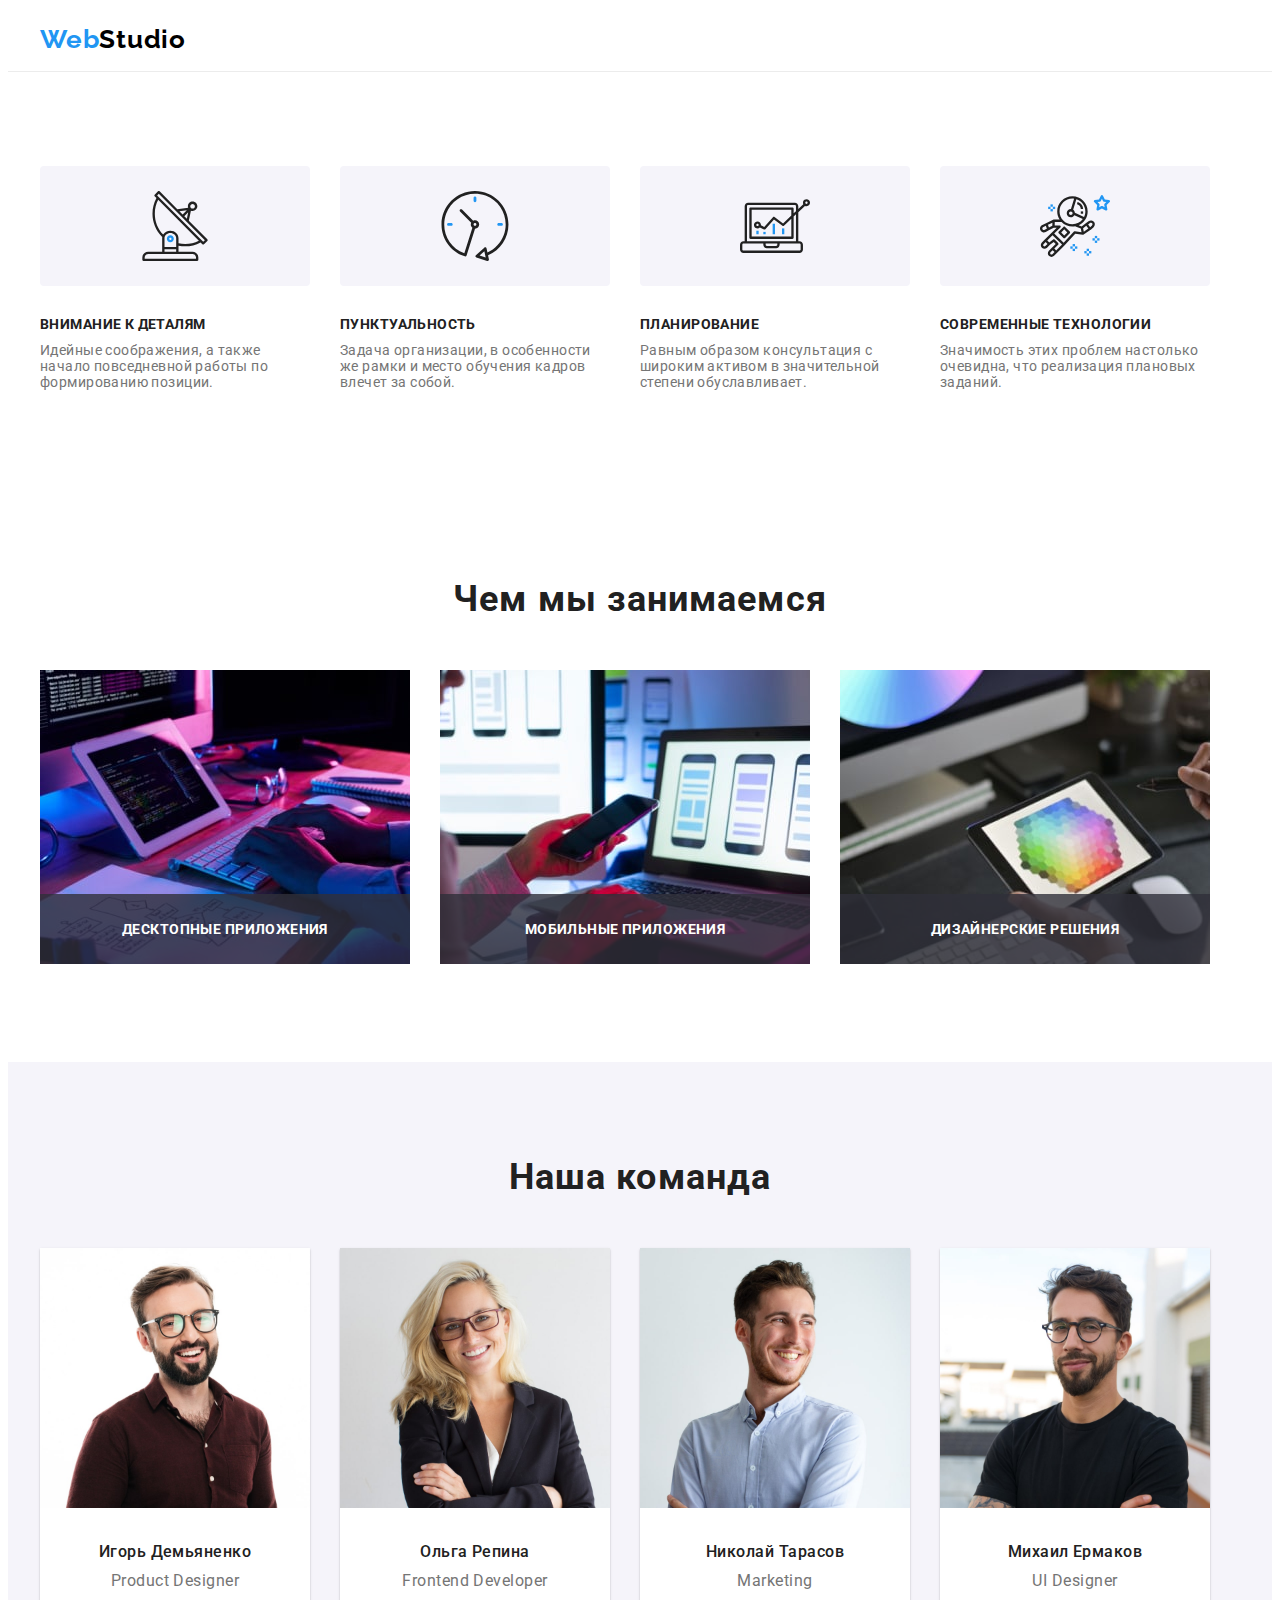
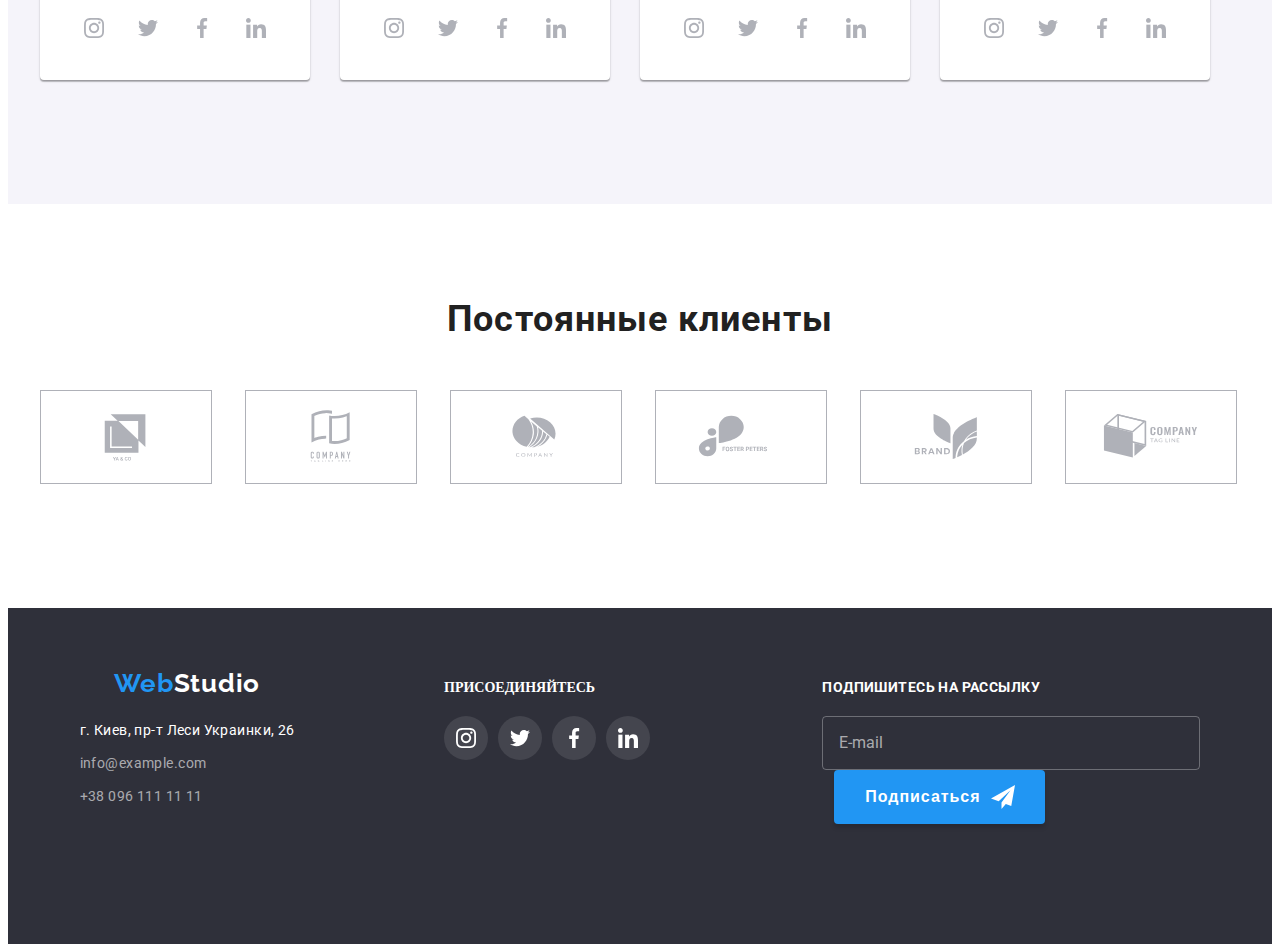
==== commit 59dd6104: "a" ====
--- a/index.html
+++ b/index.html
@@ -13,10 +13,11 @@
 </head>
 <body>
         <!--Шапка страницы-->
-        <!-- <header class="header">
-            <div class="container">
+        <header class="header">
+            <div class="container header__wrap" >
+                <a href="" class="link logo"><span class="logo-start">Web</span><span class="logo-end">Studio</span></a>
                 <nav class="nav">
-                    <a href="" class="link logo"><span class="logo-start">Web</span><span class="logo-end">Studio</span></a>
+                    
                     <ul class="header-list list">
                         <li class="header-list__item"><a href="" class="header-hero__link link active">Студия</a></li>
                         <li class="header-list__item"><a href="./portfolio.html" class="header-hero__link link">Портфолио</a></li>
@@ -33,12 +34,49 @@
                                 <use href="./images/icons/symbol-defs.svg#icon-smartphone"></use>
                             </svg>+38 096 111 11 11</a>
                         </li>
-                    </ul>   
+                    </ul> 
                 </nav>
+                <button type="button" class="menu__button">
+                    <svg width="40" height="40" aria-label="Кнопка открытия мобильного меню">
+                        <use class="menu__icon-open" href="./images/icons/symbol-defs.svg#icon-menu_open"></use>
+                    </svg>
+                </button>  
+                <div class="mob-menu is-hidden">
+                    <div class="container">
+                        <div class="mob-menu__top">
+                        <button type="button" class="mob-menu__button">
+                            <svg width="40" height="40" aria-label="кнопка закрытия мобильного меню">
+                                <use class="mob-menu__icon-close" href="./images/icons/symbol-defs.svg#icon-menu_close"></use>
+                            </svg>
+                        </button>
+                        <ul class="mob-menu__list list">
+                            <li class="mob-menu__item"><a href="./" class="mob-menu__link link active">Студия</a></li>
+                            <li class="mob-menu__item"><a href="./portfolio.html" class="mob-menu__link link">Портфолио</a></li>
+                            <li class="mob-menu__item"><a href="./" class="mob-menu__link link">Контакты</a></li>
+                        </ul>
+                        </div>
+                        <div class="mob-menu__bottom">
+                        <ul class="mob-menu-contacts list">
+                            <li class="mob-menu-contacts__item">
+                                <a href="tel:+380961111111" class=" mob-menu-contacts__link link">+38 096 111 11 11</a>
+                            </li>
+                            <li class="mob-menu-contacts__item">
+                                <a href="mailto:info@devstudio.com" class=" mob-menu-contacts__link link" lang="en">info@devstudio.com</a>
+                            </li>
+                        </ul>
+                        <ul class="mob-menu-soc__list list">
+                            <li class="mob-menu-soc__item"><a class="mob-menu-soc__link link" href="#">Instagram</a></li>
+                            <li class="mob-menu-soc__item"><a class="mob-menu-soc__link link" href="#">Twitter</a></li>
+                            <li class="mob-menu-soc__item"><a class="mob-menu-soc__link link" href="#">Facebook</a></li>
+                            <li class="mob-menu-soc__item"><a class="mob-menu-soc__link link" href="#">LinkedIn</a></li>
+                        </ul>
+                        </div>
+                    </div>
+                </div>
             </div>  
         </header>
         <main>
-            <section class="begin">
+            <!-- <section class="begin">
                 <div class="container">
                     <h1 class="begin__title">Эффективные решения для вашего бизнеса</h1>
                     <button type="button" class="begin__btn" data-modal-open>Заказать услугу</button>
@@ -260,7 +298,7 @@
                     </ul>
                 </div>
             </section>
-            <!-- <section class="clients">
+            <section class="clients">
                 <div class="container">
                     <h2 class="clients-title">Постоянные клиенты</h2>
                     <ul class="clients-list list">
@@ -422,7 +460,8 @@
                 </form>
             </div>
         </div>
-        <script src="./js/modal.js"></script> -->
+        <script src="./js/modal.js"></script>
+        <script src="./js/menu.js"></script>
 </body>
 </html>    
                    
--- a/css/main.min.css
+++ b/css/main.min.css
@@ -1 +1 @@
-.list{list-style:none}.link{text-decoration:none}h1,h2,h3,h4,h5,h6,p,ul{margin:0;padding:0}.btn{background:#2196f3;color:#fff;font-weight:700;font-size:16px;line-height:1.87;letter-spacing:.06em;cursor:pointer;border-radius:4px;padding:10px 32px;min-width:200px;margin-left:485px;margin-top:30px}.container{width:100%;padding-left:15px;padding-right:15px;margin-left:auto;margin-right:auto}@media screen and (min-width: 480px){.container{width:480px}}@media screen and (min-width: 768px){.container{width:768px}}@media screen and (min-width: 1200px){.container{width:1200px}}.backdrop{position:fixed;top:0;width:100%;height:100%;background:rgba(0,0,0,.2);-webkit-transition:opacity 500ms,visibility 300ms;transition:opacity 500ms,visibility 300ms}.modal{position:absolute;top:50%;left:50%;-webkit-transform:translate(-50%, -50%);transform:translate(-50%, -50%);width:528px;min-height:581px;background-color:#fff;-webkit-box-shadow:0px 1px 3px rgba(0,0,0,.12),0px 1px 1px rgba(0,0,0,.14),0px 2px 1px rgba(0,0,0,.2);box-shadow:0px 1px 3px rgba(0,0,0,.12),0px 1px 1px rgba(0,0,0,.14),0px 2px 1px rgba(0,0,0,.2);border-radius:4px;padding:40px}.modal-icon-close{position:absolute;top:8px;right:8px;border:1px solid rgba(0,0,0,.1);border-radius:50%;cursor:pointer;position:absolute;width:30px;height:30px;padding:5px;background-color:rgba(0,0,0,0);-webkit-transition-duration:250ms;transition-duration:250ms;-webkit-transition-timing-function:cubic-bezier(0.4, 0, 0.2, 1);transition-timing-function:cubic-bezier(0.4, 0, 0.2, 1)}.modal-icon-close:hover{fill:#2196f3}.form-title{font-family:"Roboto";font-style:normal;font-weight:700;font-size:20px;line-height:1.15;text-align:center;letter-spacing:.03em;color:#212121;margin-bottom:12px}.form-input{width:100%;height:40px;border:1px solid rgba(33,33,33,.2);-webkit-box-sizing:border-box;box-sizing:border-box;border-radius:4px;background-color:rgba(0,0,0,0);cursor:pointer;outline:none;padding-left:32px}.form-input:focus{border-color:#2196f3}.form-label,.form-text{display:block;font-family:"Roboto";font-style:normal;font-weight:400;font-size:12px;line-height:1.16;letter-spacing:.01em;color:#757575;margin-bottom:4px}.input-wrap{position:relative;margin-bottom:12px}.input-icon{position:absolute;top:50%;-webkit-transform:translateY(-50%);transform:translateY(-50%);left:12px}.form-input:focus+.input-icon{fill:#2196f3}.user-text{width:100%;min-height:120px;border:1px solid rgba(33,33,33,.2);border-radius:4px;padding:12px 16px;background-color:rgba(0,0,0,0);cursor:pointer;outline:none;resize:none}.user-text::-webkit-input-placeholder{font-family:"Roboto";font-style:normal;font-weight:400;font-size:14px;line-height:1.14;letter-spacing:.01em;color:rgba(117,117,117,.5)}.user-text::-moz-placeholder{font-family:"Roboto";font-style:normal;font-weight:400;font-size:14px;line-height:1.14;letter-spacing:.01em;color:rgba(117,117,117,.5)}.user-text:-ms-input-placeholder{font-family:"Roboto";font-style:normal;font-weight:400;font-size:14px;line-height:1.14;letter-spacing:.01em;color:rgba(117,117,117,.5)}.user-text::-ms-input-placeholder{font-family:"Roboto";font-style:normal;font-weight:400;font-size:14px;line-height:1.14;letter-spacing:.01em;color:rgba(117,117,117,.5)}.user-text::placeholder{font-family:"Roboto";font-style:normal;font-weight:400;font-size:14px;line-height:1.14;letter-spacing:.01em;color:rgba(117,117,117,.5)}.check-text{margin-top:20px;margin-bottom:30px}.check-text .check-wrap{content:"";width:16px;height:15px;margin-right:8px;border:2px solid #212121;border-radius:2px;display:-webkit-box;display:-ms-flexbox;display:flex;-webkit-box-align:center;-ms-flex-align:center;align-items:center;-webkit-box-pack:center;-ms-flex-pack:center;justify-content:center}.check-text,.check-link{display:-webkit-box;display:-ms-flexbox;display:flex;-webkit-box-align:center;-ms-flex-align:center;align-items:center;-webkit-box-pack:center;-ms-flex-pack:center;justify-content:center;font-family:"Roboto";font-style:normal;font-weight:400;font-size:14px;line-height:24px;letter-spacing:.03em;color:#757575}.icon-check{fill:rgba(0,0,0,0)}.check-link{color:#2196f3}.form-check:checked+.check-text .check-wrap{background-color:#2196f3;border:none}.form-check:checked+.check-text .icon-check{fill:#eee}.modal-btn{display:block;margin:0 auto;border:rgba(0,0,0,0)}.begin{background-color:#2f303a;background-image:-webkit-gradient(linear, left top, left bottom, from(rgba(47, 48, 58, 0.4)), to(rgba(47, 48, 58, 0.4))),url(../images/work.jpg);background-image:linear-gradient(rgba(47, 48, 58, 0.4), rgba(47, 48, 58, 0.4)),url(../images/work.jpg);background-repeat:no-repeat;background-position:center;block-size:cover;padding-top:200px;padding-bottom:200px}.begin__title{font-family:"Roboto";font-style:normal;font-weight:900;font-size:44px;line-height:1.36;text-align:center;letter-spacing:.06em;text-transform:uppercase;color:#fff;max-width:700px;margin:0 auto}.begin__btn{background:#2196f3;color:#fff;font-weight:700;font-size:16px;line-height:1.87;letter-spacing:.06em;cursor:pointer;border-radius:4px;padding:10px 32px;min-width:200px;margin-left:485px;margin-top:30px}.benefits{padding-top:60px;padding-bottom:60px}@media screen and (min-width: 1200px){.benefits{padding-top:94px;padding-bottom:94px}}.benefits-title{max-width:450px;font-family:"Roboto";font-style:normal;font-weight:700;font-size:14px;line-height:16/14;letter-spacing:.03em;text-transform:uppercase;color:#212121;margin-bottom:10px;text-align:center}@media screen and (min-width: 768px){.benefits-title{width:354px;text-align:left}}@media screen and (min-width: 1200px){.benefits-title{width:270px}}@media screen and (min-width: 768px){.benefits-list{display:-webkit-box;display:-ms-flexbox;display:flex;-ms-flex-wrap:wrap;flex-wrap:wrap;margin-bottom:-30px;margin-right:-30px}}.benefits-item:not(:last-child){margin-bottom:30px}@media screen and (min-width: 768px){.benefits-item:not(:last-child){margin-right:30px}}.benefits-text{font-family:"Roboto";font-style:normal;font-weight:400;font-size:14px;line-height:24/14;letter-spacing:.03em;color:#757575;max-width:450px}@media screen and (min-width: 768px){.benefits-text{width:354px}}@media screen and (min-width: 768px){.benefits-text{width:270px}}.background-icon{background-color:#f5f4fa;border-radius:4px;margin-bottom:30px;max-width:450px;height:120px;display:-webkit-box;display:-ms-flexbox;display:flex;-webkit-box-align:center;-ms-flex-align:center;align-items:center;-webkit-box-pack:center;-ms-flex-pack:center;justify-content:center}@media screen and (min-width: 768px){.background-icon{width:354px}}@media screen and (min-width: 1200px){.background-icon{width:270px}}.benefits-icon{display:-webkit-box;display:-ms-flexbox;display:flex;-webkit-box-align:center;-ms-flex-align:center;align-items:center;-webkit-box-pack:center;-ms-flex-pack:center;justify-content:center}.clients{padding-top:94px;padding-bottom:94px}.clients-icon{fill:#afb1b8}.clients-link:hover .clients-icon{fill:#2196f3}.clients-link:focus .clients-icon{fill:#2196f3}.clients-title{font-family:"Roboto";font-style:normal;font-weight:700;font-size:36px;line-height:1.17;text-align:center;letter-spacing:.03em;color:#212121}.clients-list{display:-webkit-box;display:-ms-flexbox;display:flex;margin-top:50px}.clients-item:not(:last-child){margin-right:30px}.clients-link{width:170px;height:92px;border:1px solid #afb1b8;display:-webkit-box;display:-ms-flexbox;display:flex;-webkit-box-align:center;-ms-flex-align:center;align-items:center;-webkit-box-pack:center;-ms-flex-pack:center;justify-content:center;-webkit-transition-duration:250ms;transition-duration:250ms;-webkit-transition-timing-function:cubic-bezier(0.4, 0, 0.2, 1);transition-timing-function:cubic-bezier(0.4, 0, 0.2, 1)}.clients-link:hover{border-color:#2196f3}.clients-link:focus{border-color:#2196f3}.footer{background:#2f303a;padding-top:60px;padding-bottom:60px}.footer-flex{display:-webkit-box;display:-ms-flexbox;display:flex;-webkit-box-align:baseline;-ms-flex-align:baseline;align-items:baseline}.footer-logo{display:block;margin-bottom:20px}.footer-position{font-family:"Roboto";font-style:normal;font-weight:400;font-size:14px;line-height:1.71;letter-spacing:.03em;color:#fff}.footer-item{display:block;margin-bottom:9px}.footer-link{font-family:"Roboto";font-style:normal;font-weight:400;font-size:14px;line-height:1.71;letter-spacing:.03em;color:rgba(255,255,255,.6)}.join{margin-left:70px}.join-title{font-size:14px;line-height:1.14;text-transform:uppercase;color:#fff;margin-bottom:20px}.join-list{display:-webkit-box;display:-ms-flexbox;display:flex;-webkit-box-pack:center;-ms-flex-pack:center;justify-content:center;-webkit-box-align:center;-ms-flex-align:center;align-items:center}.join-item+.join-item{margin-left:10px}.join-link{width:44px;height:44px;background-color:rgba(255,255,255,.1);border-radius:50%;display:-webkit-box;display:-ms-flexbox;display:flex;-webkit-box-pack:center;-ms-flex-pack:center;justify-content:center;-webkit-box-align:center;-ms-flex-align:center;align-items:center;fill:#fff;-webkit-transition-duration:250ms;transition-duration:250ms;-webkit-transition-timing-function:cubic-bezier(0.4, 0, 0.2, 1);transition-timing-function:cubic-bezier(0.4, 0, 0.2, 1)}.join-link:hover{background-color:#2196f3}.join-link:focus{background-color:#2196f3}.subscribe{margin-left:auto}.subscribe-title{display:-webkit-box;display:-ms-flexbox;display:flex;font-family:"Roboto";font-style:normal;font-weight:700;font-size:14px;line-height:1.14;letter-spacing:.03em;text-transform:uppercase;color:#fff;margin-bottom:20px}.subscribe-cont{display:-webkit-box;display:-ms-flexbox;display:flex}.subscribe-input{padding-left:16px;width:358px;height:50px;background-color:rgba(0,0,0,0);outline:none;border:1px solid rgba(255,255,255,.3);border-radius:4px;color:rgba(255,255,255,.6)}.subscribe-input::-webkit-input-placeholder{font-family:"Roboto";font-style:normal;font-weight:400;font-size:16px;line-height:1.25;color:rgba(255,255,255,.6)}.subscribe-input::-moz-placeholder{font-family:"Roboto";font-style:normal;font-weight:400;font-size:16px;line-height:1.25;color:rgba(255,255,255,.6)}.subscribe-input:-ms-input-placeholder{font-family:"Roboto";font-style:normal;font-weight:400;font-size:16px;line-height:1.25;color:rgba(255,255,255,.6)}.subscribe-input::-ms-input-placeholder{font-family:"Roboto";font-style:normal;font-weight:400;font-size:16px;line-height:1.25;color:rgba(255,255,255,.6)}.subscribe-input::placeholder{font-family:"Roboto";font-style:normal;font-weight:400;font-size:16px;line-height:1.25;color:rgba(255,255,255,.6)}.subscribe-btn{display:-webkit-box;display:-ms-flexbox;display:flex;-webkit-box-pack:center;-ms-flex-pack:center;justify-content:center;-webkit-box-align:center;-ms-flex-align:center;align-items:center;padding-left:29px;padding-right:28px;padding-top:10px;padding-bottom:10px;margin-left:12px;background:#2196f3;color:#fff;font-weight:700;font-size:16px;line-height:1.87;letter-spacing:.06em;cursor:pointer;border-color:rgba(0,0,0,0);border-radius:4px;fill:#fff;-webkit-box-shadow:0px 4px 4px rgba(0,0,0,.15);box-shadow:0px 4px 4px rgba(0,0,0,.15)}.subscribe-send{margin-left:10px}.logo-footer-end{font-family:"Raleway";font-style:normal;font-weight:700;font-size:26px;line-height:1.19;letter-spacing:.03em;color:#fff}.header{background-color:#fff;border-bottom:1px solid #ececec}.header-list__item:not(:last-child){margin-right:50px}.nav{padding-top:24px;padding-bottom:25px;display:-webkit-box;display:-ms-flexbox;display:flex;-webkit-box-orient:horizontal;-webkit-box-direction:normal;-ms-flex-direction:row;flex-direction:row}.header-list{display:-webkit-box;display:-ms-flexbox;display:flex;padding-top:8px;margin-left:93px}.active::after{content:"";display:block;position:relative;bottom:-26px;height:4px;border-radius:2px;background-color:#2196f3}.header-hero__link{font-family:"Roboto";font-style:normal;font-weight:500;font-size:14px;line-height:1.14;letter-spacing:.02em;color:#212121;-webkit-transition-duration:250ms;transition-duration:250ms;-webkit-transition-timing-function:cubic-bezier(0.4, 0, 0.2, 1);transition-timing-function:cubic-bezier(0.4, 0, 0.2, 1)}.header-hero__link:hover{color:#2196f3}.header-hero__link:focus{color:#2196f3}.connect__link{font-family:"Roboto";font-style:normal;font-weight:500;font-size:14px;line-height:16px;letter-spacing:.02em;color:#757575;-webkit-transition-duration:250ms;transition-duration:250ms;-webkit-transition-timing-function:cubic-bezier(0.4, 0, 0.2, 1);transition-timing-function:cubic-bezier(0.4, 0, 0.2, 1)}.connect__link:hover{color:#2196f3}.connect__link:focus{color:#2196f3}.connect{display:-webkit-box;display:-ms-flexbox;display:flex;padding-top:8px;margin-left:auto}.connect__contacts:not(:last-child){margin-right:50px}.connect__icon{margin-right:10px;fill:currentColor;vertical-align:middle}.logo-start{font-family:"Raleway";font-style:normal;font-weight:700;font-size:26px;line-height:1.19;letter-spacing:.03em;color:#2196f3}.logo-end{font-family:"Raleway";font-style:normal;font-weight:700;font-size:26px;line-height:1.19;letter-spacing:.03em;color:#000}.team{background-color:#f5f4fa;padding-top:60px;padding-bottom:60px}@media screen and (min-width: 1200px){.team{padding-top:94px;padding-bottom:94px}}@media screen and (min-width: 768px){.team-list{display:-webkit-box;display:-ms-flexbox;display:flex;-ms-flex-wrap:wrap;flex-wrap:wrap}}.team-title{font-family:"Roboto";font-style:normal;font-weight:700;font-size:36px;line-height:1.17;text-align:center;letter-spacing:.03em;color:#212121;margin-bottom:50px}.team-item{max-width:450px;-ms-flex-preferred-size:calc(25% - 30px);flex-basis:calc(25% - 30px);background-color:#fff;border-radius:0px 0px 4px 4px;-webkit-box-shadow:0px 1px 3px rgba(0,0,0,.12),0px 1px 1px rgba(0,0,0,.14),0px 2px 1px rgba(0,0,0,.2);box-shadow:0px 1px 3px rgba(0,0,0,.12),0px 1px 1px rgba(0,0,0,.14),0px 2px 1px rgba(0,0,0,.2)}@media screen and (min-width: 768px){.team-item{width:354px;-ms-flex-preferred-size:calc(50% - 30px);flex-basis:calc(50% - 30px);margin-right:30px;margin-bottom:30px}}@media screen and (min-width: 1200px){.team-item{width:270px;-ms-flex-preferred-size:calc(25% - 30px);flex-basis:calc(25% - 30px)}}.team-item:nth-child(2n){margin-right:-30px}.team-name{font-family:"Roboto";font-style:normal;font-weight:500;font-size:16px;line-height:1.19;text-align:center;letter-spacing:.03em;color:#212121;margin-bottom:10px}.team-position{font-family:"Roboto";font-style:normal;font-weight:400;font-size:16px;line-height:1.19;text-align:center;letter-spacing:.03em;color:#757575;margin-bottom:16px}.team-img{width:100%}.team-margin{text-align:center;padding:30px}.team-soc-list{display:-webkit-box;display:-ms-flexbox;display:flex;-webkit-box-pack:center;-ms-flex-pack:center;justify-content:center}.team-soc-item+.team-soc-item{margin-left:10px}.team-soc-icon{fill:#afb1b8;-webkit-transition-duration:250ms;transition-duration:250ms;-webkit-transition-timing-function:cubic-bezier(0.4, 0, 0.2, 1);transition-timing-function:cubic-bezier(0.4, 0, 0.2, 1)}.team-soc-link{width:44px;height:44px;border-radius:50%;display:-webkit-box;display:-ms-flexbox;display:flex;-webkit-box-align:center;-ms-flex-align:center;align-items:center;-webkit-box-pack:center;-ms-flex-pack:center;justify-content:center;-webkit-transition-duration:250ms;transition-duration:250ms;-webkit-transition-timing-function:cubic-bezier(0.4, 0, 0.2, 1);transition-timing-function:cubic-bezier(0.4, 0, 0.2, 1)}.team-soc-link:hover{background-color:#2196f3}.team-soc-link:focus{background-color:#2196f3}.team-soc-link:focus .team-soc-icon{fill:#fff}.team-soc-link:hover .team-soc-icon{fill:#fff}.work{display:none;padding-top:94px;padding-bottom:94px}@media screen and (min-width: 1200px){.work{display:-webkit-box;display:-ms-flexbox;display:flex}}.work__title{font-family:"Roboto";font-style:normal;font-weight:700;font-size:36px;line-height:1.17;text-align:center;letter-spacing:.03em;color:#212121;margin-bottom:50px}.work-list{display:-webkit-box;display:-ms-flexbox;display:flex}.work-list__item{-ms-flex-preferred-size:calc(33.3333333333% - 30px);flex-basis:calc(33.3333333333% - 30px);margin-right:30px;position:relative}.last{margin-right:-30px}.text-wrap{position:absolute;top:0;left:0;background-color:rgba(47,48,58,.8);top:224px;display:block;min-width:370px}.work-list__text{padding-top:27px;padding-bottom:27px;font-family:"Roboto";font-style:normal;font-weight:700;font-size:14px;line-height:16px;text-align:center;letter-spacing:.03em;text-transform:uppercase;color:#fff}.is-hidden{opacity:0;pointer-events:none;visibility:hidden}.visually-hidden{position:absolute;white-space:nowrap;width:1px;height:1px;overflow:hidden;border:0;padding:0;clip:rect(0 0 0 0);-webkit-clip-path:inset(50%);clip-path:inset(50%);margin:-1px}.header{background-color:#fff}.header-nav{display:-webkit-box;display:-ms-flexbox;display:flex;-webkit-box-orient:horizontal;-webkit-box-direction:normal;-ms-flex-direction:row;flex-direction:row}.active::after{content:"";display:block;position:relative;bottom:-26px;height:4px;border-radius:2px;background-color:#2196f3}.header-item:not(:last-child){margin-right:50px}.header{border-bottom:1px solid #ececec}.header-nav{padding-top:24px;padding-bottom:25px}.header-list{display:-webkit-box;display:-ms-flexbox;display:flex;padding-top:8px;margin-left:93px}.header-link{font-family:"Roboto";font-style:normal;font-weight:500;font-size:14px;line-height:1.14;letter-spacing:.02em;color:#212121;-webkit-transition-duration:250ms;transition-duration:250ms;-webkit-transition-timing-function:cubic-bezier(0.4, 0, 0.2, 1);transition-timing-function:cubic-bezier(0.4, 0, 0.2, 1)}.header-link:hover{background-color:#2196f3}.header-link:focus{background-color:#2196f3}.header-second-link{font-family:"Roboto";font-style:normal;font-weight:500;font-size:14px;line-height:16px;letter-spacing:.02em;color:#757575;-webkit-transition-duration:250ms;transition-duration:250ms;-webkit-transition-timing-function:cubic-bezier(0.4, 0, 0.2, 1);transition-timing-function:cubic-bezier(0.4, 0, 0.2, 1)}.header-second-link:hover{background-color:#2196f3}.header-second-link:focus{background-color:#2196f3}.header-hero{display:-webkit-box;display:-ms-flexbox;display:flex;padding-top:8px;margin-left:auto}.header-contacts:not(:last-child){margin-right:50px}.header-icon{margin-right:10px;fill:currentColor;vertical-align:middle}.logo-start{font-family:"Raleway";font-style:normal;font-weight:700;font-size:26px;line-height:1.19;letter-spacing:.03em;color:#2196f3}.logo-end{font-family:"Raleway";font-style:normal;font-weight:700;font-size:26px;line-height:1.19;letter-spacing:.03em;color:#000}.section{padding-top:94px;padding-bottom:94px}.section-main-list{display:-webkit-box;display:-ms-flexbox;display:flex;margin-bottom:50px;-webkit-box-pack:center;-ms-flex-pack:center;justify-content:center}.section-list-item:not(:last-child){margin-right:8px}.btn-item{font-family:"Roboto";font-style:normal;background:#f5f4fa;color:#212121;font-weight:500;font-size:16px;line-height:1.62;letter-spacing:.03em;cursor:pointer;padding-top:6px;padding-right:22px;padding-bottom:6px;padding-left:22px;border-radius:4px;border:#f5f4fa;-webkit-transition-duration:250ms;transition-duration:250ms;-webkit-transition-timing-function:cubic-bezier(0.4, 0, 0.2, 1);transition-timing-function:cubic-bezier(0.4, 0, 0.2, 1)}.btn-item:hover{background-color:#2196f3;color:#fff}.btn-item:focus{background-color:#2196f3;color:#fff}.work-list{display:-webkit-box;display:-ms-flexbox;display:flex;-ms-flex-wrap:wrap;flex-wrap:wrap}.work-item{-ms-flex-preferred-size:calc(33.3333333333% - 30px);flex-basis:calc(33.3333333333% - 30px);margin-right:30px;margin-bottom:30px;-webkit-transition-duration:250ms;transition-duration:250ms;-webkit-transition-timing-function:cubic-bezier(0.4, 0, 0.2, 1);transition-timing-function:cubic-bezier(0.4, 0, 0.2, 1)}.work-item:hover{-webkit-box-shadow:0px 1px 1px rgba(0,0,0,.12),0px 4px 4px rgba(0,0,0,.06),1px 4px 6px rgba(0,0,0,.16);box-shadow:0px 1px 1px rgba(0,0,0,.12),0px 4px 4px rgba(0,0,0,.06),1px 4px 6px rgba(0,0,0,.16)}.work-item:focus{-webkit-box-shadow:0px 1px 1px rgba(0,0,0,.12),0px 4px 4px rgba(0,0,0,.06),1px 4px 6px rgba(0,0,0,.16);box-shadow:0px 1px 1px rgba(0,0,0,.12),0px 4px 4px rgba(0,0,0,.06),1px 4px 6px rgba(0,0,0,.16)}.masters-cover-wrap{position:relative;overflow:hidden}.work-cover-text{height:100%;position:absolute;top:0;left:0;background:rgba(33,150,243,.9);color:#fff;font-family:"Roboto";font-style:normal;font-weight:400;font-size:18px;line-height:1.56;letter-spacing:.03em;padding:63px 24px 63px 24px;-webkit-transform:translateY(100%);transform:translateY(100%);-webkit-transition:-webkit-transform 500ms;transition:-webkit-transform 500ms;transition:transform 500ms;transition:transform 500ms, -webkit-transform 500ms}.work-item:hover .work-cover-text{-webkit-transform:translate(0%);transform:translate(0%)}.third{margin-right:-30px}.work-text{border-left:1px solid #eee;border-right:1px solid #eee;border-bottom:1px solid #eee;padding-top:20px;padding-right:24px;padding-bottom:20px;padding-left:24px}.work-title{font-family:"Roboto";font-style:normal;font-weight:700;font-size:18px;line-height:2;letter-spacing:.06em;color:#212121;margin-bottom:4px}.work-category{font-family:"Roboto";font-style:normal;font-weight:400;font-size:16px;line-height:1.88;letter-spacing:.03em;color:#757575}.footer{background:#2f303a;padding-top:60px;padding-bottom:60px}.footer-flex{display:-webkit-box;display:-ms-flexbox;display:flex;-webkit-box-align:baseline;-ms-flex-align:baseline;align-items:baseline}.footer-logo{display:block;margin-bottom:20px}.footer-position{font-family:"Roboto";font-style:normal;font-weight:400;font-size:14px;line-height:1.71;letter-spacing:.03em;color:#fff}.footer-item{display:block;margin-bottom:9px}.footer-link{font-family:"Roboto";font-style:normal;font-weight:400;font-size:14px;line-height:1.71;letter-spacing:.03em;color:rgba(255,255,255,.6)}.join{margin-left:70px}.join-title{font-size:14px;line-height:1.14;text-transform:uppercase;color:#fff;margin-bottom:20px}.join-list{display:-webkit-box;display:-ms-flexbox;display:flex;-webkit-box-pack:center;-ms-flex-pack:center;justify-content:center;-webkit-box-align:center;-ms-flex-align:center;align-items:center}.join-item+.join-item{margin-left:10px}.join-link{width:44px;height:44px;background-color:rgba(255,255,255,.1);border-radius:50%;display:-webkit-box;display:-ms-flexbox;display:flex;-webkit-box-pack:center;-ms-flex-pack:center;justify-content:center;-webkit-box-align:center;-ms-flex-align:center;align-items:center;fill:#fff;-webkit-transition-duration:250ms;transition-duration:250ms;-webkit-transition-timing-function:cubic-bezier(0.4, 0, 0.2, 1);transition-timing-function:cubic-bezier(0.4, 0, 0.2, 1)}.join-link:hover{background-color:#2196f3}.join-link:focus{background-color:#2196f3}.subscribe{margin-left:93px}.subscribe-title{display:-webkit-box;display:-ms-flexbox;display:flex;font-family:"Roboto";font-style:normal;font-weight:700;font-size:14px;line-height:1.14;letter-spacing:.03em;text-transform:uppercase;color:#fff}.subscribe-input{padding-left:16px;width:358px;height:50px;background-color:rgba(0,0,0,0);outline:none;border:1px solid rgba(255,255,255,.3);border-radius:4px;color:rgba(255,255,255,.6)}.subscribe-input::-webkit-input-placeholder{font-family:"Roboto";font-style:normal;font-weight:400;font-size:16px;line-height:1.25;color:rgba(255,255,255,.6)}.subscribe-input::-moz-placeholder{font-family:"Roboto";font-style:normal;font-weight:400;font-size:16px;line-height:1.25;color:rgba(255,255,255,.6)}.subscribe-input:-ms-input-placeholder{font-family:"Roboto";font-style:normal;font-weight:400;font-size:16px;line-height:1.25;color:rgba(255,255,255,.6)}.subscribe-input::-ms-input-placeholder{font-family:"Roboto";font-style:normal;font-weight:400;font-size:16px;line-height:1.25;color:rgba(255,255,255,.6)}.subscribe-input::placeholder{font-family:"Roboto";font-style:normal;font-weight:400;font-size:16px;line-height:1.25;color:rgba(255,255,255,.6)}.subscribe-btn{margin-left:12px;padding-left:29px;padding-right:28px;border-color:rgba(0,0,0,0);border-radius:4px;fill:currentColor;-webkit-box-shadow:0px 4px 4px rgba(0,0,0,.15);box-shadow:0px 4px 4px rgba(0,0,0,.15)}.subscribe-send{margin-left:10px;vertical-align:middle}.logo-footer-end{font-family:"Raleway";font-style:normal;font-weight:700;font-size:26px;line-height:1.19;letter-spacing:.03em;color:#fff}/*# sourceMappingURL=main.min.css.map */+.list{list-style:none}.link{text-decoration:none}h1,h2,h3,h4,h5,h6,p,ul{margin:0;padding:0}.btn{background:#2196f3;color:#fff;font-weight:700;font-size:16px;line-height:1.87;letter-spacing:.06em;cursor:pointer;border-radius:4px;padding:10px 32px;min-width:200px;margin-left:485px;margin-top:30px}.container{width:100%;padding-left:15px;padding-right:15px;margin-left:auto;margin-right:auto}@media screen and (min-width: 480px){.container{width:480px}}@media screen and (min-width: 768px){.container{width:768px}}@media screen and (min-width: 1200px){.container{width:1200px}}.backdrop{position:fixed;top:0;width:100%;height:100%;background:rgba(0,0,0,.2);-webkit-transition:opacity 500ms,visibility 300ms;transition:opacity 500ms,visibility 300ms}.modal{position:absolute;top:50%;left:50%;-webkit-transform:translate(-50%, -50%);transform:translate(-50%, -50%);width:528px;min-height:581px;background-color:#fff;-webkit-box-shadow:0px 1px 3px rgba(0,0,0,.12),0px 1px 1px rgba(0,0,0,.14),0px 2px 1px rgba(0,0,0,.2);box-shadow:0px 1px 3px rgba(0,0,0,.12),0px 1px 1px rgba(0,0,0,.14),0px 2px 1px rgba(0,0,0,.2);border-radius:4px;padding:40px}.modal-icon-close{position:absolute;top:8px;right:8px;border:1px solid rgba(0,0,0,.1);border-radius:50%;cursor:pointer;position:absolute;width:30px;height:30px;padding:5px;background-color:rgba(0,0,0,0);-webkit-transition-duration:250ms;transition-duration:250ms;-webkit-transition-timing-function:cubic-bezier(0.4, 0, 0.2, 1);transition-timing-function:cubic-bezier(0.4, 0, 0.2, 1)}.modal-icon-close:hover{fill:#2196f3}.form-title{font-family:"Roboto";font-style:normal;font-weight:700;font-size:20px;line-height:1.15;text-align:center;letter-spacing:.03em;color:#212121;margin-bottom:12px}.form-input{width:100%;height:40px;border:1px solid rgba(33,33,33,.2);-webkit-box-sizing:border-box;box-sizing:border-box;border-radius:4px;background-color:rgba(0,0,0,0);cursor:pointer;outline:none;padding-left:32px}.form-input:focus{border-color:#2196f3}.form-label,.form-text{display:block;font-family:"Roboto";font-style:normal;font-weight:400;font-size:12px;line-height:1.16;letter-spacing:.01em;color:#757575;margin-bottom:4px}.input-wrap{position:relative;margin-bottom:12px}.input-icon{position:absolute;top:50%;-webkit-transform:translateY(-50%);transform:translateY(-50%);left:12px}.form-input:focus+.input-icon{fill:#2196f3}.user-text{width:100%;min-height:120px;border:1px solid rgba(33,33,33,.2);border-radius:4px;padding:12px 16px;background-color:rgba(0,0,0,0);cursor:pointer;outline:none;resize:none}.user-text::-webkit-input-placeholder{font-family:"Roboto";font-style:normal;font-weight:400;font-size:14px;line-height:1.14;letter-spacing:.01em;color:rgba(117,117,117,.5)}.user-text::-moz-placeholder{font-family:"Roboto";font-style:normal;font-weight:400;font-size:14px;line-height:1.14;letter-spacing:.01em;color:rgba(117,117,117,.5)}.user-text:-ms-input-placeholder{font-family:"Roboto";font-style:normal;font-weight:400;font-size:14px;line-height:1.14;letter-spacing:.01em;color:rgba(117,117,117,.5)}.user-text::-ms-input-placeholder{font-family:"Roboto";font-style:normal;font-weight:400;font-size:14px;line-height:1.14;letter-spacing:.01em;color:rgba(117,117,117,.5)}.user-text::placeholder{font-family:"Roboto";font-style:normal;font-weight:400;font-size:14px;line-height:1.14;letter-spacing:.01em;color:rgba(117,117,117,.5)}.check-text{margin-top:20px;margin-bottom:30px}.check-text .check-wrap{content:"";width:16px;height:15px;margin-right:8px;border:2px solid #212121;border-radius:2px;display:-webkit-box;display:-ms-flexbox;display:flex;-webkit-box-align:center;-ms-flex-align:center;align-items:center;-webkit-box-pack:center;-ms-flex-pack:center;justify-content:center}.check-text,.check-link{display:-webkit-box;display:-ms-flexbox;display:flex;-webkit-box-align:center;-ms-flex-align:center;align-items:center;-webkit-box-pack:center;-ms-flex-pack:center;justify-content:center;font-family:"Roboto";font-style:normal;font-weight:400;font-size:14px;line-height:24px;letter-spacing:.03em;color:#757575}.icon-check{fill:rgba(0,0,0,0)}.check-link{color:#2196f3}.form-check:checked+.check-text .check-wrap{background-color:#2196f3;border:none}.form-check:checked+.check-text .icon-check{fill:#eee}.modal-btn{display:block;margin:0 auto;border:rgba(0,0,0,0)}.menu__button,.mob-menu__button{display:-webkit-inline-box;display:-ms-inline-flexbox;display:inline-flex;margin:0;padding:0;border:none;background-color:rgba(0,0,0,0);cursor:pointer}.menu__button:hover,.menu__button:focus,.mob-menu__button:hover,.mob-menu__button:focus{fill:#2196f3}@media screen and (min-width: 768px){.menu__button,.mob-menu__button{display:none}}.mob-menu{position:fixed;z-index:2;top:0;left:0;width:100vw;height:100vh;padding:48px 40px;background-color:#fff}.mob-menu .container{display:-webkit-box;display:-ms-flexbox;display:flex;-webkit-box-orient:vertical;-webkit-box-direction:normal;-ms-flex-direction:column;flex-direction:column;height:100%;-webkit-box-pack:justify;-ms-flex-pack:justify;justify-content:space-between;overflow:auto}@media screen and (min-width: 768px){.mob-menu{display:none}}.mob-menu__button{position:absolute;top:10px;right:15px}.mob-menu__item+.mob-menu__item{margin-top:32px}.mob-menu__link{font-family:"Roboto";font-style:normal;font-weight:500;font-size:40px;line-height:1.175;letter-spacing:.02em;color:#212121}.mob-menu__link:hover,.mob-menu__link:focus{color:#2196f3}@media screen and (orientation: landscape){.mob-menu__bottom{margin-top:40px}}.mob-menu-contacts__item+.mob-menu-contacts__item{margin-top:15px}.mob-menu-contacts__link{color:#757575}.mob-menu-contacts__link:hover,.mob-menu-contacts__link:focus{color:#2196f3}.mob-menu-soc__list{display:-webkit-box;display:-ms-flexbox;display:flex;-ms-flex-wrap:wrap;flex-wrap:wrap;margin-top:64px}@media screen and (orientation: landscape){.mob-menu-soc__list{-webkit-box-pack:space-evenly;-ms-flex-pack:space-evenly;justify-content:space-evenly}}@media screen and (max-width: 479px){.mob-menu-soc__list{-ms-flex-pack:distribute;justify-content:space-around}}.mob-menu-soc__item:not(:last-child){margin-right:10px}@media screen and (max-width: 479px){.mob-menu-soc__item:not(:last-child){margin-right:5px}}.mob-menu-soc__link{color:#2196f3}.mob-menu-soc__link:hover,.mob-menu-soc__link:focus{color:#757575}.mob-menu-soc__link::after{content:"|";color:rgba(33,33,33,.2);margin-left:10px}@media screen and (max-width: 479px){.mob-menu-soc__link{margin-left:5px}}.begin{background-color:#2f303a;background-image:-webkit-gradient(linear, left top, left bottom, from(rgba(47, 48, 58, 0.4)), to(rgba(47, 48, 58, 0.4))),url(../images/work.jpg);background-image:linear-gradient(rgba(47, 48, 58, 0.4), rgba(47, 48, 58, 0.4)),url(../images/work.jpg);background-repeat:no-repeat;background-position:center;block-size:cover;padding-top:200px;padding-bottom:200px}.begin__title{font-family:"Roboto";font-style:normal;font-weight:900;font-size:44px;line-height:1.36;text-align:center;letter-spacing:.06em;text-transform:uppercase;color:#fff;max-width:700px;margin:0 auto}.begin__btn{background:#2196f3;color:#fff;font-weight:700;font-size:16px;line-height:1.87;letter-spacing:.06em;cursor:pointer;border-radius:4px;padding:10px 32px;min-width:200px;margin-left:485px;margin-top:30px}.benefits{padding-top:60px;padding-bottom:60px}@media screen and (min-width: 1200px){.benefits{padding-top:94px;padding-bottom:94px}}.benefits-title{max-width:450px;font-family:"Roboto";font-style:normal;font-weight:700;font-size:14px;line-height:16/14;letter-spacing:.03em;text-transform:uppercase;color:#212121;margin-bottom:10px;text-align:center}@media screen and (min-width: 768px){.benefits-title{width:354px;text-align:left}}@media screen and (min-width: 1200px){.benefits-title{width:270px}}@media screen and (min-width: 768px){.benefits-list{display:-webkit-box;display:-ms-flexbox;display:flex;-ms-flex-wrap:wrap;flex-wrap:wrap;margin-bottom:-30px;margin-right:-30px}}.benefits-item:not(:last-child){margin-bottom:30px}@media screen and (min-width: 768px){.benefits-item:not(:last-child){margin-right:30px}}.benefits-text{font-family:"Roboto";font-style:normal;font-weight:400;font-size:14px;line-height:24/14;letter-spacing:.03em;color:#757575;max-width:450px}@media screen and (min-width: 768px){.benefits-text{width:354px}}@media screen and (min-width: 768px){.benefits-text{width:270px}}.background-icon{background-color:#f5f4fa;border-radius:4px;margin-bottom:30px;max-width:450px;height:120px;display:-webkit-box;display:-ms-flexbox;display:flex;-webkit-box-align:center;-ms-flex-align:center;align-items:center;-webkit-box-pack:center;-ms-flex-pack:center;justify-content:center}@media screen and (min-width: 768px){.background-icon{width:354px}}@media screen and (min-width: 1200px){.background-icon{width:270px}}.benefits-icon{display:-webkit-box;display:-ms-flexbox;display:flex;-webkit-box-align:center;-ms-flex-align:center;align-items:center;-webkit-box-pack:center;-ms-flex-pack:center;justify-content:center}.clients{padding-top:60px;padding-bottom:60px}@media screen and (min-width: 1200px){.clients{padding-top:94px;padding-bottom:94px}}.clients-icon{fill:#afb1b8}.clients-link:hover .clients-icon{fill:#2196f3}.clients-link:focus .clients-icon{fill:#2196f3}.clients-title{font-family:"Roboto";font-style:normal;font-weight:700;font-size:36px;line-height:1.17;text-align:center;letter-spacing:.03em;color:#212121}.clients-list{display:-webkit-box;display:-ms-flexbox;display:flex;margin-top:50px;-ms-flex-wrap:wrap;flex-wrap:wrap;-webkit-box-pack:center;-ms-flex-pack:center;justify-content:center;margin-bottom:-30px;margin-left:-30px}@media screen and (min-width: 1200px){.clients-list{margin-bottom:0;-ms-flex-wrap:nowrap;flex-wrap:nowrap}}.clients-item{width:calc(50% - 30px);margin-bottom:30px;margin-left:30px}@media screen and (min-width: 768px){.clients-item{width:calc(33.3333333333% - 30px)}}@media screen and (min-width: 1200px){.clients-item{width:100%}}.clients-link{max-width:210px;height:92px;border:1px solid #afb1b8;display:-webkit-box;display:-ms-flexbox;display:flex;-webkit-box-align:center;-ms-flex-align:center;align-items:center;-webkit-box-pack:center;-ms-flex-pack:center;justify-content:center;-webkit-transition-duration:250ms;transition-duration:250ms;-webkit-transition-timing-function:cubic-bezier(0.4, 0, 0.2, 1);transition-timing-function:cubic-bezier(0.4, 0, 0.2, 1)}.clients-link:hover{border-color:#2196f3}.clients-link:focus{border-color:#2196f3}@media screen and (min-width: 768px){.clients-link{width:226px}}@media screen and (min-width: 1200px){.clients-link{width:170px}}.footer{background:#2f303a;padding-top:60px;padding-bottom:60px}@media screen and (min-width: 768px){.footer-flex{display:-webkit-box;display:-ms-flexbox;display:flex;-webkit-box-align:baseline;-ms-flex-align:baseline;align-items:baseline;-ms-flex-pack:distribute;justify-content:space-around;margin-bottom:60px}}.footer-logo{display:block;margin-bottom:20px;text-align:center}.footer-position{font-family:"Roboto";font-style:normal;font-weight:400;font-size:14px;line-height:1.71;letter-spacing:.03em;color:#fff}.footer-item{display:block;margin-bottom:9px}.footer-link{font-family:"Roboto";font-style:normal;font-weight:400;font-size:14px;line-height:1.71;letter-spacing:.03em;color:rgba(255,255,255,.6)}.join{margin-top:60px;margin-bottom:60px}@media screen and (min-width: 768px){.join{margin-top:0;margin-bottom:0}}@media screen and (min-width: 1200px){.join{margin-left:70px}}.join-title{font-size:14px;line-height:1.14;text-transform:uppercase;color:#fff;margin-bottom:20px}.join-list{display:block;-webkit-box-pack:center;-ms-flex-pack:center;justify-content:center;-webkit-box-align:center;-ms-flex-align:center;align-items:center}.join-item+.join-item{margin-left:10px}.join-link{width:44px;height:44px;background-color:rgba(255,255,255,.1);border-radius:50%;display:block;-webkit-box-pack:center;-ms-flex-pack:center;justify-content:center;-webkit-box-align:center;-ms-flex-align:center;align-items:center;fill:#fff;-webkit-transition-duration:250ms;transition-duration:250ms;-webkit-transition-timing-function:cubic-bezier(0.4, 0, 0.2, 1);transition-timing-function:cubic-bezier(0.4, 0, 0.2, 1)}.join-link:hover{background-color:#2196f3}.join-link:focus{background-color:#2196f3}@media screen and (min-width: 1200px){.subscribe{margin-left:auto}}.subscribe-title{display:block;font-family:"Roboto";font-style:normal;font-weight:700;font-size:14px;line-height:1.14;letter-spacing:.03em;text-transform:uppercase;color:#fff;margin-bottom:20px}@media screen and (min-width: 1200px){.subscribe-title{text-align:left}}.subscribe-cont{display:block}.subscribe-input{padding-left:16px;width:358px;height:50px;background-color:rgba(0,0,0,0);outline:none;border:1px solid rgba(255,255,255,.3);border-radius:4px;color:rgba(255,255,255,.6)}.subscribe-input::-webkit-input-placeholder{font-family:"Roboto";font-style:normal;font-weight:400;font-size:16px;line-height:1.25;color:rgba(255,255,255,.6)}.subscribe-input::-moz-placeholder{font-family:"Roboto";font-style:normal;font-weight:400;font-size:16px;line-height:1.25;color:rgba(255,255,255,.6)}.subscribe-input:-ms-input-placeholder{font-family:"Roboto";font-style:normal;font-weight:400;font-size:16px;line-height:1.25;color:rgba(255,255,255,.6)}.subscribe-input::-ms-input-placeholder{font-family:"Roboto";font-style:normal;font-weight:400;font-size:16px;line-height:1.25;color:rgba(255,255,255,.6)}.subscribe-input::placeholder{font-family:"Roboto";font-style:normal;font-weight:400;font-size:16px;line-height:1.25;color:rgba(255,255,255,.6)}.subscribe-btn{display:-webkit-box;display:-ms-flexbox;display:flex;-webkit-box-pack:center;-ms-flex-pack:center;justify-content:center;-webkit-box-align:center;-ms-flex-align:center;align-items:center;padding-left:29px;padding-right:28px;padding-top:10px;padding-bottom:10px;margin-left:12px;background:#2196f3;color:#fff;font-weight:700;font-size:16px;line-height:1.87;letter-spacing:.06em;cursor:pointer;border-color:rgba(0,0,0,0);border-radius:4px;fill:#fff;-webkit-box-shadow:0px 4px 4px rgba(0,0,0,.15);box-shadow:0px 4px 4px rgba(0,0,0,.15)}.subscribe-send{margin-left:10px}.logo-footer-end{font-family:"Raleway";font-style:normal;font-weight:700;font-size:26px;line-height:1.19;letter-spacing:.03em;color:#fff}.header{background-color:#fff;border-bottom:1px solid #ececec}.header__wrap{display:-webkit-box;display:-ms-flexbox;display:flex;-webkit-box-align:center;-ms-flex-align:center;align-items:center}.header-list__item:not(:last-child){margin-right:50px}.nav{padding-top:24px;padding-bottom:25px;display:none;-webkit-box-orient:horizontal;-webkit-box-direction:normal;-ms-flex-direction:row;flex-direction:row}.header-list{display:none}@media screen and (min-width: 768px){.header-list{display:-webkit-box;display:-ms-flexbox;display:flex;padding-top:8px;margin-left:93px}}.active::after{content:"";display:block;position:relative;bottom:-26px;height:4px;border-radius:2px;background-color:#2196f3}.header-hero__link{font-family:"Roboto";font-style:normal;font-weight:500;font-size:14px;line-height:1.14;letter-spacing:.02em;color:#212121;-webkit-transition-duration:250ms;transition-duration:250ms;-webkit-transition-timing-function:cubic-bezier(0.4, 0, 0.2, 1);transition-timing-function:cubic-bezier(0.4, 0, 0.2, 1)}.header-hero__link:hover{color:#2196f3}.header-hero__link:focus{color:#2196f3}.connect__link{font-family:"Roboto";font-style:normal;font-weight:500;font-size:14px;line-height:16px;letter-spacing:.02em;color:#757575;-webkit-transition-duration:250ms;transition-duration:250ms;-webkit-transition-timing-function:cubic-bezier(0.4, 0, 0.2, 1);transition-timing-function:cubic-bezier(0.4, 0, 0.2, 1)}.connect__link:hover{color:#2196f3}.connect__link:focus{color:#2196f3}.connect{display:-webkit-box;display:-ms-flexbox;display:flex;padding-top:8px;margin-left:auto}.connect__contacts:not(:last-child){margin-right:50px}.connect__icon{margin-right:10px;fill:currentColor;vertical-align:middle}.logo{padding-top:16px;padding-bottom:16px;font-family:"Raleway";font-style:normal;font-weight:700;font-size:24px;line-height:1.16;letter-spacing:.03em;margin-right:auto}@media screen and (min-width: 1200px){.logo{font-weight:700;font-size:24px;line-height:1.19;letter-spacing:.03em}}.logo-start{color:#2196f3}.logo-end{color:#000}.team{background-color:#f5f4fa;padding-top:60px;padding-bottom:60px}@media screen and (min-width: 1200px){.team{padding-top:94px;padding-bottom:94px}}@media screen and (min-width: 768px){.team-list{display:-webkit-box;display:-ms-flexbox;display:flex;-ms-flex-wrap:wrap;flex-wrap:wrap}}.team-title{font-family:"Roboto";font-style:normal;font-weight:700;font-size:36px;line-height:1.17;text-align:center;letter-spacing:.03em;color:#212121;margin-bottom:50px}.team-item{max-width:450px;-ms-flex-preferred-size:calc(25% - 30px);flex-basis:calc(25% - 30px);margin-bottom:30px;background-color:#fff;border-radius:0px 0px 4px 4px;-webkit-box-shadow:0px 1px 3px rgba(0,0,0,.12),0px 1px 1px rgba(0,0,0,.14),0px 2px 1px rgba(0,0,0,.2);box-shadow:0px 1px 3px rgba(0,0,0,.12),0px 1px 1px rgba(0,0,0,.14),0px 2px 1px rgba(0,0,0,.2)}@media screen and (min-width: 768px){.team-item{width:354px;-ms-flex-preferred-size:calc(50% - 30px);flex-basis:calc(50% - 30px);margin-right:30px;margin-bottom:30px}}@media screen and (min-width: 1200px){.team-item{width:270px;-ms-flex-preferred-size:calc(25% - 30px);flex-basis:calc(25% - 30px)}}.team-item:nth-child(4){margin-right:-30px}.team-name{font-family:"Roboto";font-style:normal;font-weight:500;font-size:16px;line-height:1.19;text-align:center;letter-spacing:.03em;color:#212121;margin-bottom:10px}.team-position{font-family:"Roboto";font-style:normal;font-weight:400;font-size:16px;line-height:1.19;text-align:center;letter-spacing:.03em;color:#757575;margin-bottom:16px}.team-img{width:100%}.team-margin{text-align:center;padding:30px}.team-soc-list{display:-webkit-box;display:-ms-flexbox;display:flex;-webkit-box-pack:center;-ms-flex-pack:center;justify-content:center}.team-soc-item+.team-soc-item{margin-left:10px}.team-soc-icon{fill:#afb1b8;-webkit-transition-duration:250ms;transition-duration:250ms;-webkit-transition-timing-function:cubic-bezier(0.4, 0, 0.2, 1);transition-timing-function:cubic-bezier(0.4, 0, 0.2, 1)}.team-soc-link{width:44px;height:44px;border-radius:50%;display:-webkit-box;display:-ms-flexbox;display:flex;-webkit-box-align:center;-ms-flex-align:center;align-items:center;-webkit-box-pack:center;-ms-flex-pack:center;justify-content:center;-webkit-transition-duration:250ms;transition-duration:250ms;-webkit-transition-timing-function:cubic-bezier(0.4, 0, 0.2, 1);transition-timing-function:cubic-bezier(0.4, 0, 0.2, 1)}.team-soc-link:hover{background-color:#2196f3}.team-soc-link:focus{background-color:#2196f3}.team-soc-link:focus .team-soc-icon{fill:#fff}.team-soc-link:hover .team-soc-icon{fill:#fff}.work{display:none;padding-top:94px;padding-bottom:94px}@media screen and (min-width: 1200px){.work{display:-webkit-box;display:-ms-flexbox;display:flex}}.work__title{font-family:"Roboto";font-style:normal;font-weight:700;font-size:36px;line-height:1.17;text-align:center;letter-spacing:.03em;color:#212121;margin-bottom:50px}.work-list{display:-webkit-box;display:-ms-flexbox;display:flex}.work-list__item{-ms-flex-preferred-size:calc(33.3333333333% - 30px);flex-basis:calc(33.3333333333% - 30px);margin-right:30px;position:relative}.last{margin-right:-30px}.text-wrap{position:absolute;top:0;left:0;background-color:rgba(47,48,58,.8);top:224px;display:block;min-width:370px}.work-list__text{padding-top:27px;padding-bottom:27px;font-family:"Roboto";font-style:normal;font-weight:700;font-size:14px;line-height:16px;text-align:center;letter-spacing:.03em;text-transform:uppercase;color:#fff}.is-hidden{opacity:0;pointer-events:none;visibility:hidden}.visually-hidden{position:absolute;white-space:nowrap;width:1px;height:1px;overflow:hidden;border:0;padding:0;clip:rect(0 0 0 0);-webkit-clip-path:inset(50%);clip-path:inset(50%);margin:-1px}.header{background-color:#fff}.header-nav{display:-webkit-box;display:-ms-flexbox;display:flex;-webkit-box-orient:horizontal;-webkit-box-direction:normal;-ms-flex-direction:row;flex-direction:row}.active::after{content:"";display:block;position:relative;bottom:-26px;height:4px;border-radius:2px;background-color:#2196f3}.header-item:not(:last-child){margin-right:50px}.header{border-bottom:1px solid #ececec}.header-nav{padding-top:24px;padding-bottom:25px}.header-list{display:-webkit-box;display:-ms-flexbox;display:flex;padding-top:8px;margin-left:93px}.header-link{font-family:"Roboto";font-style:normal;font-weight:500;font-size:14px;line-height:1.14;letter-spacing:.02em;color:#212121;-webkit-transition-duration:250ms;transition-duration:250ms;-webkit-transition-timing-function:cubic-bezier(0.4, 0, 0.2, 1);transition-timing-function:cubic-bezier(0.4, 0, 0.2, 1)}.header-link:hover{background-color:#2196f3}.header-link:focus{background-color:#2196f3}.header-second-link{font-family:"Roboto";font-style:normal;font-weight:500;font-size:14px;line-height:16px;letter-spacing:.02em;color:#757575;-webkit-transition-duration:250ms;transition-duration:250ms;-webkit-transition-timing-function:cubic-bezier(0.4, 0, 0.2, 1);transition-timing-function:cubic-bezier(0.4, 0, 0.2, 1)}.header-second-link:hover{background-color:#2196f3}.header-second-link:focus{background-color:#2196f3}.header-hero{display:-webkit-box;display:-ms-flexbox;display:flex;padding-top:8px;margin-left:auto}.header-contacts:not(:last-child){margin-right:50px}.header-icon{margin-right:10px;fill:currentColor;vertical-align:middle}.logo-start{font-family:"Raleway";font-style:normal;font-weight:700;font-size:26px;line-height:1.19;letter-spacing:.03em;color:#2196f3}.logo-end{font-family:"Raleway";font-style:normal;font-weight:700;font-size:26px;line-height:1.19;letter-spacing:.03em;color:#000}.section{padding-top:94px;padding-bottom:94px}.section-main-list{display:-webkit-box;display:-ms-flexbox;display:flex;margin-bottom:50px;-webkit-box-pack:center;-ms-flex-pack:center;justify-content:center}.section-list-item:not(:last-child){margin-right:8px}.btn-item{font-family:"Roboto";font-style:normal;background:#f5f4fa;color:#212121;font-weight:500;font-size:16px;line-height:1.62;letter-spacing:.03em;cursor:pointer;padding-top:6px;padding-right:22px;padding-bottom:6px;padding-left:22px;border-radius:4px;border:#f5f4fa;-webkit-transition-duration:250ms;transition-duration:250ms;-webkit-transition-timing-function:cubic-bezier(0.4, 0, 0.2, 1);transition-timing-function:cubic-bezier(0.4, 0, 0.2, 1)}.btn-item:hover{background-color:#2196f3;color:#fff}.btn-item:focus{background-color:#2196f3;color:#fff}.work-list{display:-webkit-box;display:-ms-flexbox;display:flex;-ms-flex-wrap:wrap;flex-wrap:wrap}.work-item{-ms-flex-preferred-size:calc(33.3333333333% - 30px);flex-basis:calc(33.3333333333% - 30px);margin-right:30px;margin-bottom:30px;-webkit-transition-duration:250ms;transition-duration:250ms;-webkit-transition-timing-function:cubic-bezier(0.4, 0, 0.2, 1);transition-timing-function:cubic-bezier(0.4, 0, 0.2, 1)}.work-item:hover{-webkit-box-shadow:0px 1px 1px rgba(0,0,0,.12),0px 4px 4px rgba(0,0,0,.06),1px 4px 6px rgba(0,0,0,.16);box-shadow:0px 1px 1px rgba(0,0,0,.12),0px 4px 4px rgba(0,0,0,.06),1px 4px 6px rgba(0,0,0,.16)}.work-item:focus{-webkit-box-shadow:0px 1px 1px rgba(0,0,0,.12),0px 4px 4px rgba(0,0,0,.06),1px 4px 6px rgba(0,0,0,.16);box-shadow:0px 1px 1px rgba(0,0,0,.12),0px 4px 4px rgba(0,0,0,.06),1px 4px 6px rgba(0,0,0,.16)}.masters-cover-wrap{position:relative;overflow:hidden}.work-cover-text{height:100%;position:absolute;top:0;left:0;background:rgba(33,150,243,.9);color:#fff;font-family:"Roboto";font-style:normal;font-weight:400;font-size:18px;line-height:1.56;letter-spacing:.03em;padding:63px 24px 63px 24px;-webkit-transform:translateY(100%);transform:translateY(100%);-webkit-transition:-webkit-transform 500ms;transition:-webkit-transform 500ms;transition:transform 500ms;transition:transform 500ms, -webkit-transform 500ms}.work-item:hover .work-cover-text{-webkit-transform:translate(0%);transform:translate(0%)}.third{margin-right:-30px}.work-text{border-left:1px solid #eee;border-right:1px solid #eee;border-bottom:1px solid #eee;padding-top:20px;padding-right:24px;padding-bottom:20px;padding-left:24px}.work-title{font-family:"Roboto";font-style:normal;font-weight:700;font-size:18px;line-height:2;letter-spacing:.06em;color:#212121;margin-bottom:4px}.work-category{font-family:"Roboto";font-style:normal;font-weight:400;font-size:16px;line-height:1.88;letter-spacing:.03em;color:#757575}.footer{background:#2f303a;padding-top:60px;padding-bottom:60px}.footer-flex{display:-webkit-box;display:-ms-flexbox;display:flex;-webkit-box-align:baseline;-ms-flex-align:baseline;align-items:baseline}.footer-logo{display:block;margin-bottom:20px}.footer-position{font-family:"Roboto";font-style:normal;font-weight:400;font-size:14px;line-height:1.71;letter-spacing:.03em;color:#fff}.footer-item{display:block;margin-bottom:9px}.footer-link{font-family:"Roboto";font-style:normal;font-weight:400;font-size:14px;line-height:1.71;letter-spacing:.03em;color:rgba(255,255,255,.6)}.join{margin-left:70px}.join-title{font-size:14px;line-height:1.14;text-transform:uppercase;color:#fff;margin-bottom:20px}.join-list{display:-webkit-box;display:-ms-flexbox;display:flex;-webkit-box-pack:center;-ms-flex-pack:center;justify-content:center;-webkit-box-align:center;-ms-flex-align:center;align-items:center}.join-item+.join-item{margin-left:10px}.join-link{width:44px;height:44px;background-color:rgba(255,255,255,.1);border-radius:50%;display:-webkit-box;display:-ms-flexbox;display:flex;-webkit-box-pack:center;-ms-flex-pack:center;justify-content:center;-webkit-box-align:center;-ms-flex-align:center;align-items:center;fill:#fff;-webkit-transition-duration:250ms;transition-duration:250ms;-webkit-transition-timing-function:cubic-bezier(0.4, 0, 0.2, 1);transition-timing-function:cubic-bezier(0.4, 0, 0.2, 1)}.join-link:hover{background-color:#2196f3}.join-link:focus{background-color:#2196f3}.subscribe{margin-left:93px}.subscribe-title{display:-webkit-box;display:-ms-flexbox;display:flex;font-family:"Roboto";font-style:normal;font-weight:700;font-size:14px;line-height:1.14;letter-spacing:.03em;text-transform:uppercase;color:#fff}.subscribe-input{padding-left:16px;width:358px;height:50px;background-color:rgba(0,0,0,0);outline:none;border:1px solid rgba(255,255,255,.3);border-radius:4px;color:rgba(255,255,255,.6)}.subscribe-input::-webkit-input-placeholder{font-family:"Roboto";font-style:normal;font-weight:400;font-size:16px;line-height:1.25;color:rgba(255,255,255,.6)}.subscribe-input::-moz-placeholder{font-family:"Roboto";font-style:normal;font-weight:400;font-size:16px;line-height:1.25;color:rgba(255,255,255,.6)}.subscribe-input:-ms-input-placeholder{font-family:"Roboto";font-style:normal;font-weight:400;font-size:16px;line-height:1.25;color:rgba(255,255,255,.6)}.subscribe-input::-ms-input-placeholder{font-family:"Roboto";font-style:normal;font-weight:400;font-size:16px;line-height:1.25;color:rgba(255,255,255,.6)}.subscribe-input::placeholder{font-family:"Roboto";font-style:normal;font-weight:400;font-size:16px;line-height:1.25;color:rgba(255,255,255,.6)}.subscribe-btn{margin-left:12px;padding-left:29px;padding-right:28px;border-color:rgba(0,0,0,0);border-radius:4px;fill:currentColor;-webkit-box-shadow:0px 4px 4px rgba(0,0,0,.15);box-shadow:0px 4px 4px rgba(0,0,0,.15)}.subscribe-send{margin-left:10px;vertical-align:middle}.logo-footer-end{font-family:"Raleway";font-style:normal;font-weight:700;font-size:26px;line-height:1.19;letter-spacing:.03em;color:#fff}/*# sourceMappingURL=main.min.css.map */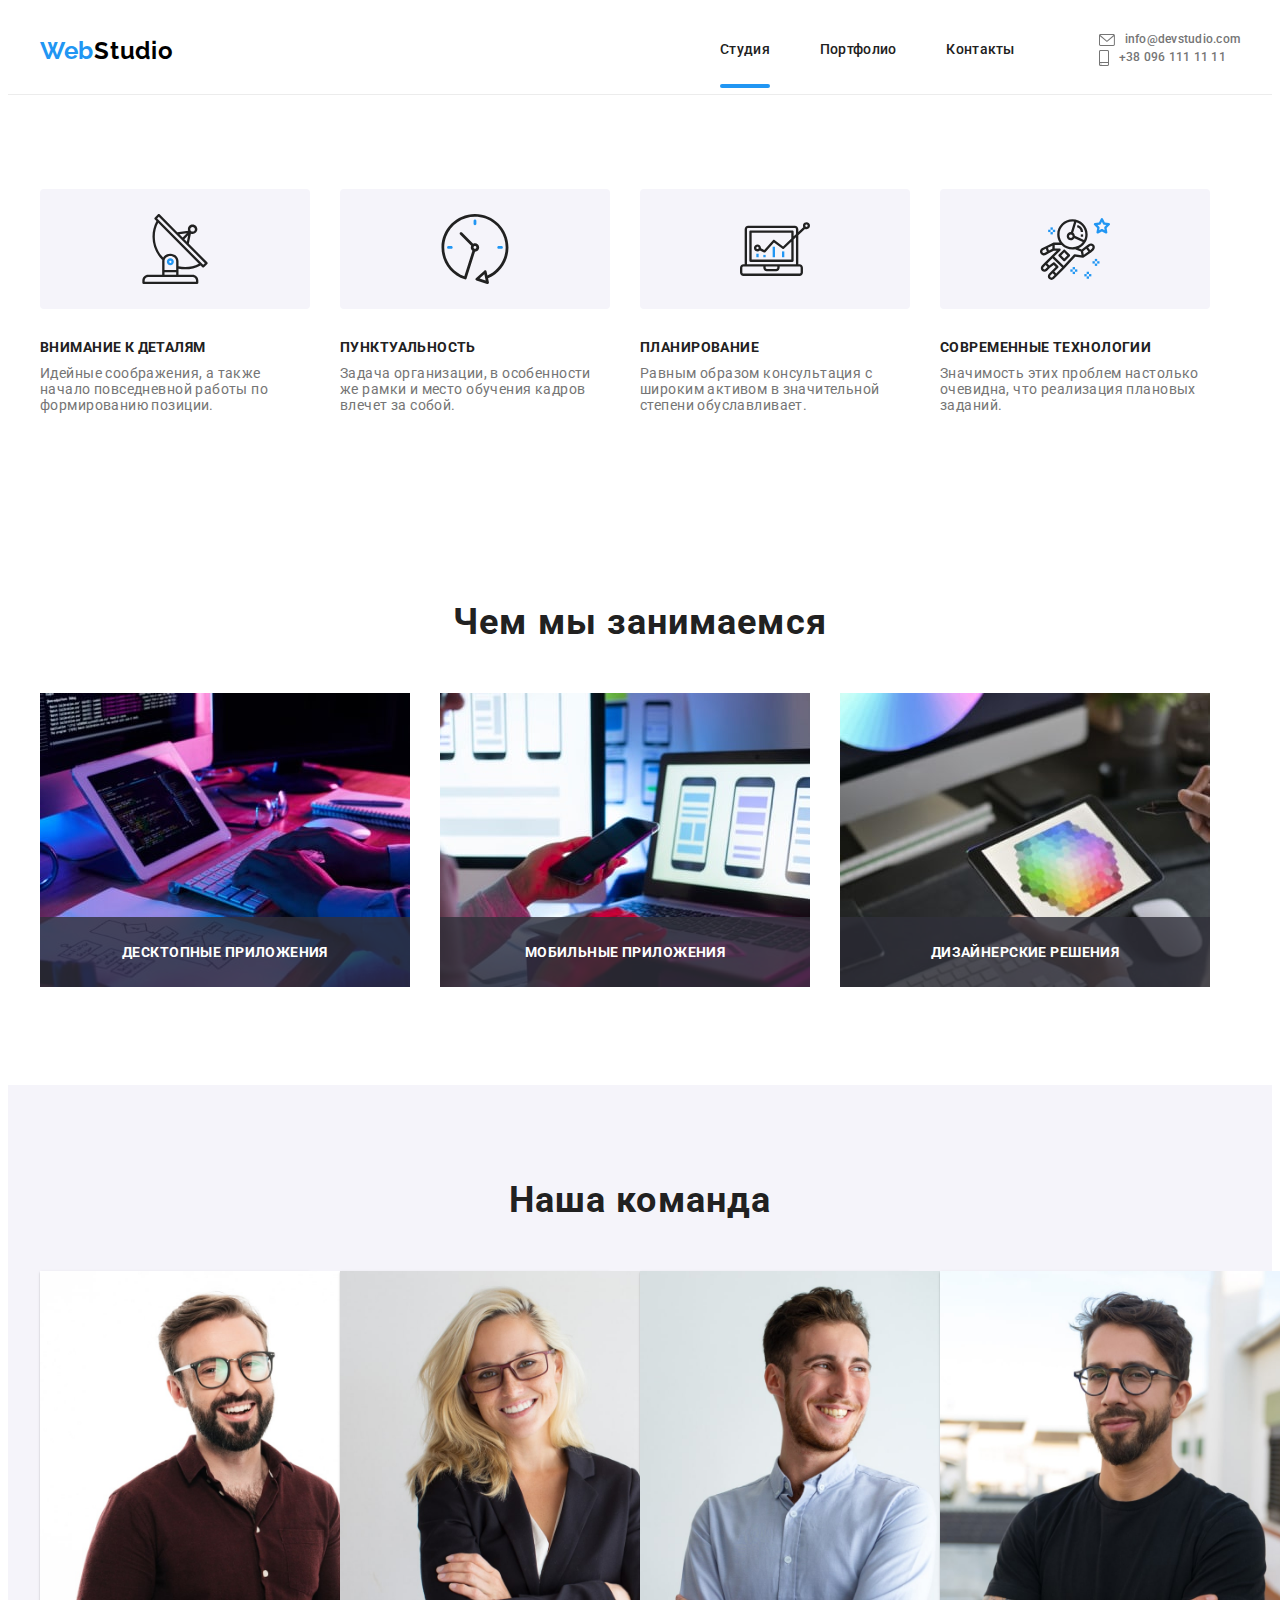
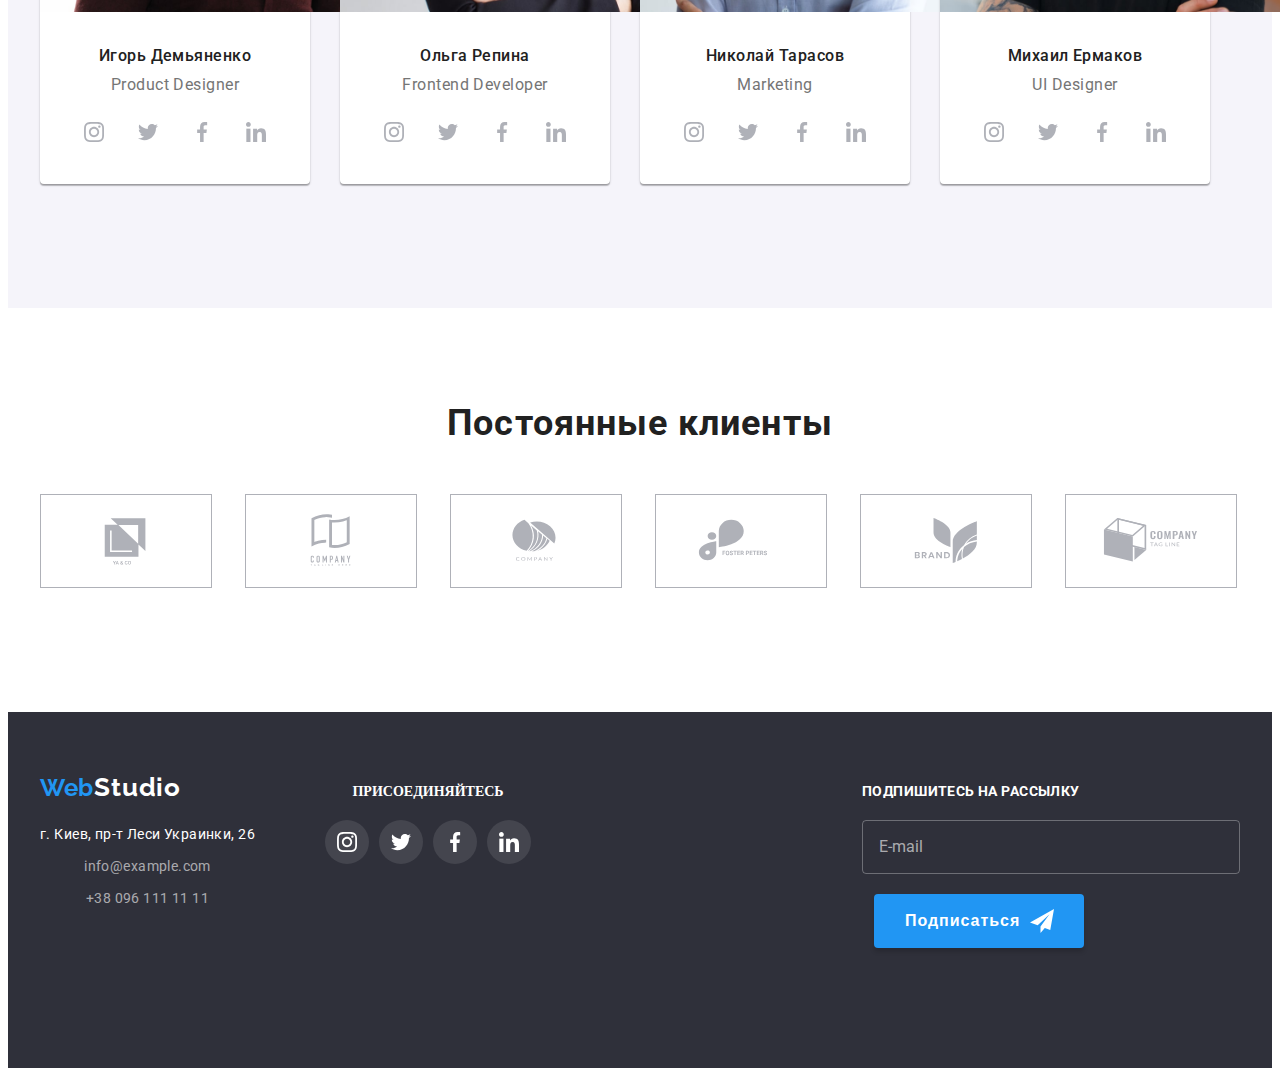
==== commit 1fe0c2d7: "a" ====
--- a/index.html
+++ b/index.html
@@ -50,7 +50,7 @@
                             </svg>
                         </button>
                         <ul class="mob-menu__list list">
-                            <li class="mob-menu__item"><a href="./" class="mob-menu__link link active">Студия</a></li>
+                            <li class="mob-menu__item"><a href="./" class="mob-menu__link link">Студия</a></li>
                             <li class="mob-menu__item"><a href="./portfolio.html" class="mob-menu__link link">Портфолио</a></li>
                             <li class="mob-menu__item"><a href="./" class="mob-menu__link link">Контакты</a></li>
                         </ul>
@@ -352,7 +352,7 @@
         <footer class="footer">
             <div class="container footer-flex">
                 <div>
-                    <a href="" class="footer-logo link"><span class="logo-start">Web</span><span class="logo-footer-end">Studio</span></a>
+                    <a href="" class="footer-logo link"><span class="logo-footer-start">Web</span><span class="logo-footer-end">Studio</span></a>
                     <address>
                         <ul class="footer-list list">
                             <li class="footer-item"><a href="https://goo.gl/maps/usRxasDixCcgagAA9" target="_blank" class="footer-position link">г. Киев, пр-т Леси Украинки, 26</a></li>
@@ -404,7 +404,6 @@
                             </svg>
                         </button>
                     </div>
-                    
                 </form>
             </div>  
         </footer>
--- a/css/main.min.css
+++ b/css/main.min.css
@@ -1 +1 @@
-.list{list-style:none}.link{text-decoration:none}h1,h2,h3,h4,h5,h6,p,ul{margin:0;padding:0}.btn{background:#2196f3;color:#fff;font-weight:700;font-size:16px;line-height:1.87;letter-spacing:.06em;cursor:pointer;border-radius:4px;padding:10px 32px;min-width:200px;margin-left:485px;margin-top:30px}.container{width:100%;padding-left:15px;padding-right:15px;margin-left:auto;margin-right:auto}@media screen and (min-width: 480px){.container{width:480px}}@media screen and (min-width: 768px){.container{width:768px}}@media screen and (min-width: 1200px){.container{width:1200px}}.backdrop{position:fixed;top:0;width:100%;height:100%;background:rgba(0,0,0,.2);-webkit-transition:opacity 500ms,visibility 300ms;transition:opacity 500ms,visibility 300ms}.modal{position:absolute;top:50%;left:50%;-webkit-transform:translate(-50%, -50%);transform:translate(-50%, -50%);width:528px;min-height:581px;background-color:#fff;-webkit-box-shadow:0px 1px 3px rgba(0,0,0,.12),0px 1px 1px rgba(0,0,0,.14),0px 2px 1px rgba(0,0,0,.2);box-shadow:0px 1px 3px rgba(0,0,0,.12),0px 1px 1px rgba(0,0,0,.14),0px 2px 1px rgba(0,0,0,.2);border-radius:4px;padding:40px}.modal-icon-close{position:absolute;top:8px;right:8px;border:1px solid rgba(0,0,0,.1);border-radius:50%;cursor:pointer;position:absolute;width:30px;height:30px;padding:5px;background-color:rgba(0,0,0,0);-webkit-transition-duration:250ms;transition-duration:250ms;-webkit-transition-timing-function:cubic-bezier(0.4, 0, 0.2, 1);transition-timing-function:cubic-bezier(0.4, 0, 0.2, 1)}.modal-icon-close:hover{fill:#2196f3}.form-title{font-family:"Roboto";font-style:normal;font-weight:700;font-size:20px;line-height:1.15;text-align:center;letter-spacing:.03em;color:#212121;margin-bottom:12px}.form-input{width:100%;height:40px;border:1px solid rgba(33,33,33,.2);-webkit-box-sizing:border-box;box-sizing:border-box;border-radius:4px;background-color:rgba(0,0,0,0);cursor:pointer;outline:none;padding-left:32px}.form-input:focus{border-color:#2196f3}.form-label,.form-text{display:block;font-family:"Roboto";font-style:normal;font-weight:400;font-size:12px;line-height:1.16;letter-spacing:.01em;color:#757575;margin-bottom:4px}.input-wrap{position:relative;margin-bottom:12px}.input-icon{position:absolute;top:50%;-webkit-transform:translateY(-50%);transform:translateY(-50%);left:12px}.form-input:focus+.input-icon{fill:#2196f3}.user-text{width:100%;min-height:120px;border:1px solid rgba(33,33,33,.2);border-radius:4px;padding:12px 16px;background-color:rgba(0,0,0,0);cursor:pointer;outline:none;resize:none}.user-text::-webkit-input-placeholder{font-family:"Roboto";font-style:normal;font-weight:400;font-size:14px;line-height:1.14;letter-spacing:.01em;color:rgba(117,117,117,.5)}.user-text::-moz-placeholder{font-family:"Roboto";font-style:normal;font-weight:400;font-size:14px;line-height:1.14;letter-spacing:.01em;color:rgba(117,117,117,.5)}.user-text:-ms-input-placeholder{font-family:"Roboto";font-style:normal;font-weight:400;font-size:14px;line-height:1.14;letter-spacing:.01em;color:rgba(117,117,117,.5)}.user-text::-ms-input-placeholder{font-family:"Roboto";font-style:normal;font-weight:400;font-size:14px;line-height:1.14;letter-spacing:.01em;color:rgba(117,117,117,.5)}.user-text::placeholder{font-family:"Roboto";font-style:normal;font-weight:400;font-size:14px;line-height:1.14;letter-spacing:.01em;color:rgba(117,117,117,.5)}.check-text{margin-top:20px;margin-bottom:30px}.check-text .check-wrap{content:"";width:16px;height:15px;margin-right:8px;border:2px solid #212121;border-radius:2px;display:-webkit-box;display:-ms-flexbox;display:flex;-webkit-box-align:center;-ms-flex-align:center;align-items:center;-webkit-box-pack:center;-ms-flex-pack:center;justify-content:center}.check-text,.check-link{display:-webkit-box;display:-ms-flexbox;display:flex;-webkit-box-align:center;-ms-flex-align:center;align-items:center;-webkit-box-pack:center;-ms-flex-pack:center;justify-content:center;font-family:"Roboto";font-style:normal;font-weight:400;font-size:14px;line-height:24px;letter-spacing:.03em;color:#757575}.icon-check{fill:rgba(0,0,0,0)}.check-link{color:#2196f3}.form-check:checked+.check-text .check-wrap{background-color:#2196f3;border:none}.form-check:checked+.check-text .icon-check{fill:#eee}.modal-btn{display:block;margin:0 auto;border:rgba(0,0,0,0)}.menu__button,.mob-menu__button{display:-webkit-inline-box;display:-ms-inline-flexbox;display:inline-flex;margin:0;padding:0;border:none;background-color:rgba(0,0,0,0);cursor:pointer}.menu__button:hover,.menu__button:focus,.mob-menu__button:hover,.mob-menu__button:focus{fill:#2196f3}@media screen and (min-width: 768px){.menu__button,.mob-menu__button{display:none}}.mob-menu{position:fixed;z-index:2;top:0;left:0;width:100vw;height:100vh;padding:48px 40px;background-color:#fff}.mob-menu .container{display:-webkit-box;display:-ms-flexbox;display:flex;-webkit-box-orient:vertical;-webkit-box-direction:normal;-ms-flex-direction:column;flex-direction:column;height:100%;-webkit-box-pack:justify;-ms-flex-pack:justify;justify-content:space-between;overflow:auto}@media screen and (min-width: 768px){.mob-menu{display:none}}.mob-menu__button{position:absolute;top:10px;right:15px}.mob-menu__item+.mob-menu__item{margin-top:32px}.mob-menu__link{font-family:"Roboto";font-style:normal;font-weight:500;font-size:40px;line-height:1.175;letter-spacing:.02em;color:#212121}.mob-menu__link:hover,.mob-menu__link:focus{color:#2196f3}@media screen and (orientation: landscape){.mob-menu__bottom{margin-top:40px}}.mob-menu-contacts__item+.mob-menu-contacts__item{margin-top:15px}.mob-menu-contacts__link{color:#757575}.mob-menu-contacts__link:hover,.mob-menu-contacts__link:focus{color:#2196f3}.mob-menu-soc__list{display:-webkit-box;display:-ms-flexbox;display:flex;-ms-flex-wrap:wrap;flex-wrap:wrap;margin-top:64px}@media screen and (orientation: landscape){.mob-menu-soc__list{-webkit-box-pack:space-evenly;-ms-flex-pack:space-evenly;justify-content:space-evenly}}@media screen and (max-width: 479px){.mob-menu-soc__list{-ms-flex-pack:distribute;justify-content:space-around}}.mob-menu-soc__item:not(:last-child){margin-right:10px}@media screen and (max-width: 479px){.mob-menu-soc__item:not(:last-child){margin-right:5px}}.mob-menu-soc__link{color:#2196f3}.mob-menu-soc__link:hover,.mob-menu-soc__link:focus{color:#757575}.mob-menu-soc__link::after{content:"|";color:rgba(33,33,33,.2);margin-left:10px}@media screen and (max-width: 479px){.mob-menu-soc__link{margin-left:5px}}.begin{background-color:#2f303a;background-image:-webkit-gradient(linear, left top, left bottom, from(rgba(47, 48, 58, 0.4)), to(rgba(47, 48, 58, 0.4))),url(../images/work.jpg);background-image:linear-gradient(rgba(47, 48, 58, 0.4), rgba(47, 48, 58, 0.4)),url(../images/work.jpg);background-repeat:no-repeat;background-position:center;block-size:cover;padding-top:200px;padding-bottom:200px}.begin__title{font-family:"Roboto";font-style:normal;font-weight:900;font-size:44px;line-height:1.36;text-align:center;letter-spacing:.06em;text-transform:uppercase;color:#fff;max-width:700px;margin:0 auto}.begin__btn{background:#2196f3;color:#fff;font-weight:700;font-size:16px;line-height:1.87;letter-spacing:.06em;cursor:pointer;border-radius:4px;padding:10px 32px;min-width:200px;margin-left:485px;margin-top:30px}.benefits{padding-top:60px;padding-bottom:60px}@media screen and (min-width: 1200px){.benefits{padding-top:94px;padding-bottom:94px}}.benefits-title{max-width:450px;font-family:"Roboto";font-style:normal;font-weight:700;font-size:14px;line-height:16/14;letter-spacing:.03em;text-transform:uppercase;color:#212121;margin-bottom:10px;text-align:center}@media screen and (min-width: 768px){.benefits-title{width:354px;text-align:left}}@media screen and (min-width: 1200px){.benefits-title{width:270px}}@media screen and (min-width: 768px){.benefits-list{display:-webkit-box;display:-ms-flexbox;display:flex;-ms-flex-wrap:wrap;flex-wrap:wrap;margin-bottom:-30px;margin-right:-30px}}.benefits-item:not(:last-child){margin-bottom:30px}@media screen and (min-width: 768px){.benefits-item:not(:last-child){margin-right:30px}}.benefits-text{font-family:"Roboto";font-style:normal;font-weight:400;font-size:14px;line-height:24/14;letter-spacing:.03em;color:#757575;max-width:450px}@media screen and (min-width: 768px){.benefits-text{width:354px}}@media screen and (min-width: 768px){.benefits-text{width:270px}}.background-icon{background-color:#f5f4fa;border-radius:4px;margin-bottom:30px;max-width:450px;height:120px;display:-webkit-box;display:-ms-flexbox;display:flex;-webkit-box-align:center;-ms-flex-align:center;align-items:center;-webkit-box-pack:center;-ms-flex-pack:center;justify-content:center}@media screen and (min-width: 768px){.background-icon{width:354px}}@media screen and (min-width: 1200px){.background-icon{width:270px}}.benefits-icon{display:-webkit-box;display:-ms-flexbox;display:flex;-webkit-box-align:center;-ms-flex-align:center;align-items:center;-webkit-box-pack:center;-ms-flex-pack:center;justify-content:center}.clients{padding-top:60px;padding-bottom:60px}@media screen and (min-width: 1200px){.clients{padding-top:94px;padding-bottom:94px}}.clients-icon{fill:#afb1b8}.clients-link:hover .clients-icon{fill:#2196f3}.clients-link:focus .clients-icon{fill:#2196f3}.clients-title{font-family:"Roboto";font-style:normal;font-weight:700;font-size:36px;line-height:1.17;text-align:center;letter-spacing:.03em;color:#212121}.clients-list{display:-webkit-box;display:-ms-flexbox;display:flex;margin-top:50px;-ms-flex-wrap:wrap;flex-wrap:wrap;-webkit-box-pack:center;-ms-flex-pack:center;justify-content:center;margin-bottom:-30px;margin-left:-30px}@media screen and (min-width: 1200px){.clients-list{margin-bottom:0;-ms-flex-wrap:nowrap;flex-wrap:nowrap}}.clients-item{width:calc(50% - 30px);margin-bottom:30px;margin-left:30px}@media screen and (min-width: 768px){.clients-item{width:calc(33.3333333333% - 30px)}}@media screen and (min-width: 1200px){.clients-item{width:100%}}.clients-link{max-width:210px;height:92px;border:1px solid #afb1b8;display:-webkit-box;display:-ms-flexbox;display:flex;-webkit-box-align:center;-ms-flex-align:center;align-items:center;-webkit-box-pack:center;-ms-flex-pack:center;justify-content:center;-webkit-transition-duration:250ms;transition-duration:250ms;-webkit-transition-timing-function:cubic-bezier(0.4, 0, 0.2, 1);transition-timing-function:cubic-bezier(0.4, 0, 0.2, 1)}.clients-link:hover{border-color:#2196f3}.clients-link:focus{border-color:#2196f3}@media screen and (min-width: 768px){.clients-link{width:226px}}@media screen and (min-width: 1200px){.clients-link{width:170px}}.footer{background:#2f303a;padding-top:60px;padding-bottom:60px}@media screen and (min-width: 768px){.footer-flex{display:-webkit-box;display:-ms-flexbox;display:flex;-webkit-box-align:baseline;-ms-flex-align:baseline;align-items:baseline;-ms-flex-pack:distribute;justify-content:space-around;margin-bottom:60px}}.footer-logo{display:block;margin-bottom:20px;text-align:center}.footer-position{font-family:"Roboto";font-style:normal;font-weight:400;font-size:14px;line-height:1.71;letter-spacing:.03em;color:#fff}.footer-item{display:block;margin-bottom:9px}.footer-link{font-family:"Roboto";font-style:normal;font-weight:400;font-size:14px;line-height:1.71;letter-spacing:.03em;color:rgba(255,255,255,.6)}.join{margin-top:60px;margin-bottom:60px}@media screen and (min-width: 768px){.join{margin-top:0;margin-bottom:0}}@media screen and (min-width: 1200px){.join{margin-left:70px}}.join-title{font-size:14px;line-height:1.14;text-transform:uppercase;color:#fff;margin-bottom:20px}.join-list{display:block;-webkit-box-pack:center;-ms-flex-pack:center;justify-content:center;-webkit-box-align:center;-ms-flex-align:center;align-items:center}.join-item+.join-item{margin-left:10px}.join-link{width:44px;height:44px;background-color:rgba(255,255,255,.1);border-radius:50%;display:block;-webkit-box-pack:center;-ms-flex-pack:center;justify-content:center;-webkit-box-align:center;-ms-flex-align:center;align-items:center;fill:#fff;-webkit-transition-duration:250ms;transition-duration:250ms;-webkit-transition-timing-function:cubic-bezier(0.4, 0, 0.2, 1);transition-timing-function:cubic-bezier(0.4, 0, 0.2, 1)}.join-link:hover{background-color:#2196f3}.join-link:focus{background-color:#2196f3}@media screen and (min-width: 1200px){.subscribe{margin-left:auto}}.subscribe-title{display:block;font-family:"Roboto";font-style:normal;font-weight:700;font-size:14px;line-height:1.14;letter-spacing:.03em;text-transform:uppercase;color:#fff;margin-bottom:20px}@media screen and (min-width: 1200px){.subscribe-title{text-align:left}}.subscribe-cont{display:block}.subscribe-input{padding-left:16px;width:358px;height:50px;background-color:rgba(0,0,0,0);outline:none;border:1px solid rgba(255,255,255,.3);border-radius:4px;color:rgba(255,255,255,.6)}.subscribe-input::-webkit-input-placeholder{font-family:"Roboto";font-style:normal;font-weight:400;font-size:16px;line-height:1.25;color:rgba(255,255,255,.6)}.subscribe-input::-moz-placeholder{font-family:"Roboto";font-style:normal;font-weight:400;font-size:16px;line-height:1.25;color:rgba(255,255,255,.6)}.subscribe-input:-ms-input-placeholder{font-family:"Roboto";font-style:normal;font-weight:400;font-size:16px;line-height:1.25;color:rgba(255,255,255,.6)}.subscribe-input::-ms-input-placeholder{font-family:"Roboto";font-style:normal;font-weight:400;font-size:16px;line-height:1.25;color:rgba(255,255,255,.6)}.subscribe-input::placeholder{font-family:"Roboto";font-style:normal;font-weight:400;font-size:16px;line-height:1.25;color:rgba(255,255,255,.6)}.subscribe-btn{display:-webkit-box;display:-ms-flexbox;display:flex;-webkit-box-pack:center;-ms-flex-pack:center;justify-content:center;-webkit-box-align:center;-ms-flex-align:center;align-items:center;padding-left:29px;padding-right:28px;padding-top:10px;padding-bottom:10px;margin-left:12px;background:#2196f3;color:#fff;font-weight:700;font-size:16px;line-height:1.87;letter-spacing:.06em;cursor:pointer;border-color:rgba(0,0,0,0);border-radius:4px;fill:#fff;-webkit-box-shadow:0px 4px 4px rgba(0,0,0,.15);box-shadow:0px 4px 4px rgba(0,0,0,.15)}.subscribe-send{margin-left:10px}.logo-footer-end{font-family:"Raleway";font-style:normal;font-weight:700;font-size:26px;line-height:1.19;letter-spacing:.03em;color:#fff}.header{background-color:#fff;border-bottom:1px solid #ececec}.header__wrap{display:-webkit-box;display:-ms-flexbox;display:flex;-webkit-box-align:center;-ms-flex-align:center;align-items:center}.header-list__item:not(:last-child){margin-right:50px}.nav{padding-top:24px;padding-bottom:25px;display:none;-webkit-box-orient:horizontal;-webkit-box-direction:normal;-ms-flex-direction:row;flex-direction:row}.header-list{display:none}@media screen and (min-width: 768px){.header-list{display:-webkit-box;display:-ms-flexbox;display:flex;padding-top:8px;margin-left:93px}}.active::after{content:"";display:block;position:relative;bottom:-26px;height:4px;border-radius:2px;background-color:#2196f3}.header-hero__link{font-family:"Roboto";font-style:normal;font-weight:500;font-size:14px;line-height:1.14;letter-spacing:.02em;color:#212121;-webkit-transition-duration:250ms;transition-duration:250ms;-webkit-transition-timing-function:cubic-bezier(0.4, 0, 0.2, 1);transition-timing-function:cubic-bezier(0.4, 0, 0.2, 1)}.header-hero__link:hover{color:#2196f3}.header-hero__link:focus{color:#2196f3}.connect__link{font-family:"Roboto";font-style:normal;font-weight:500;font-size:14px;line-height:16px;letter-spacing:.02em;color:#757575;-webkit-transition-duration:250ms;transition-duration:250ms;-webkit-transition-timing-function:cubic-bezier(0.4, 0, 0.2, 1);transition-timing-function:cubic-bezier(0.4, 0, 0.2, 1)}.connect__link:hover{color:#2196f3}.connect__link:focus{color:#2196f3}.connect{display:-webkit-box;display:-ms-flexbox;display:flex;padding-top:8px;margin-left:auto}.connect__contacts:not(:last-child){margin-right:50px}.connect__icon{margin-right:10px;fill:currentColor;vertical-align:middle}.logo{padding-top:16px;padding-bottom:16px;font-family:"Raleway";font-style:normal;font-weight:700;font-size:24px;line-height:1.16;letter-spacing:.03em;margin-right:auto}@media screen and (min-width: 1200px){.logo{font-weight:700;font-size:24px;line-height:1.19;letter-spacing:.03em}}.logo-start{color:#2196f3}.logo-end{color:#000}.team{background-color:#f5f4fa;padding-top:60px;padding-bottom:60px}@media screen and (min-width: 1200px){.team{padding-top:94px;padding-bottom:94px}}@media screen and (min-width: 768px){.team-list{display:-webkit-box;display:-ms-flexbox;display:flex;-ms-flex-wrap:wrap;flex-wrap:wrap}}.team-title{font-family:"Roboto";font-style:normal;font-weight:700;font-size:36px;line-height:1.17;text-align:center;letter-spacing:.03em;color:#212121;margin-bottom:50px}.team-item{max-width:450px;-ms-flex-preferred-size:calc(25% - 30px);flex-basis:calc(25% - 30px);margin-bottom:30px;background-color:#fff;border-radius:0px 0px 4px 4px;-webkit-box-shadow:0px 1px 3px rgba(0,0,0,.12),0px 1px 1px rgba(0,0,0,.14),0px 2px 1px rgba(0,0,0,.2);box-shadow:0px 1px 3px rgba(0,0,0,.12),0px 1px 1px rgba(0,0,0,.14),0px 2px 1px rgba(0,0,0,.2)}@media screen and (min-width: 768px){.team-item{width:354px;-ms-flex-preferred-size:calc(50% - 30px);flex-basis:calc(50% - 30px);margin-right:30px;margin-bottom:30px}}@media screen and (min-width: 1200px){.team-item{width:270px;-ms-flex-preferred-size:calc(25% - 30px);flex-basis:calc(25% - 30px)}}.team-item:nth-child(4){margin-right:-30px}.team-name{font-family:"Roboto";font-style:normal;font-weight:500;font-size:16px;line-height:1.19;text-align:center;letter-spacing:.03em;color:#212121;margin-bottom:10px}.team-position{font-family:"Roboto";font-style:normal;font-weight:400;font-size:16px;line-height:1.19;text-align:center;letter-spacing:.03em;color:#757575;margin-bottom:16px}.team-img{width:100%}.team-margin{text-align:center;padding:30px}.team-soc-list{display:-webkit-box;display:-ms-flexbox;display:flex;-webkit-box-pack:center;-ms-flex-pack:center;justify-content:center}.team-soc-item+.team-soc-item{margin-left:10px}.team-soc-icon{fill:#afb1b8;-webkit-transition-duration:250ms;transition-duration:250ms;-webkit-transition-timing-function:cubic-bezier(0.4, 0, 0.2, 1);transition-timing-function:cubic-bezier(0.4, 0, 0.2, 1)}.team-soc-link{width:44px;height:44px;border-radius:50%;display:-webkit-box;display:-ms-flexbox;display:flex;-webkit-box-align:center;-ms-flex-align:center;align-items:center;-webkit-box-pack:center;-ms-flex-pack:center;justify-content:center;-webkit-transition-duration:250ms;transition-duration:250ms;-webkit-transition-timing-function:cubic-bezier(0.4, 0, 0.2, 1);transition-timing-function:cubic-bezier(0.4, 0, 0.2, 1)}.team-soc-link:hover{background-color:#2196f3}.team-soc-link:focus{background-color:#2196f3}.team-soc-link:focus .team-soc-icon{fill:#fff}.team-soc-link:hover .team-soc-icon{fill:#fff}.work{display:none;padding-top:94px;padding-bottom:94px}@media screen and (min-width: 1200px){.work{display:-webkit-box;display:-ms-flexbox;display:flex}}.work__title{font-family:"Roboto";font-style:normal;font-weight:700;font-size:36px;line-height:1.17;text-align:center;letter-spacing:.03em;color:#212121;margin-bottom:50px}.work-list{display:-webkit-box;display:-ms-flexbox;display:flex}.work-list__item{-ms-flex-preferred-size:calc(33.3333333333% - 30px);flex-basis:calc(33.3333333333% - 30px);margin-right:30px;position:relative}.last{margin-right:-30px}.text-wrap{position:absolute;top:0;left:0;background-color:rgba(47,48,58,.8);top:224px;display:block;min-width:370px}.work-list__text{padding-top:27px;padding-bottom:27px;font-family:"Roboto";font-style:normal;font-weight:700;font-size:14px;line-height:16px;text-align:center;letter-spacing:.03em;text-transform:uppercase;color:#fff}.is-hidden{opacity:0;pointer-events:none;visibility:hidden}.visually-hidden{position:absolute;white-space:nowrap;width:1px;height:1px;overflow:hidden;border:0;padding:0;clip:rect(0 0 0 0);-webkit-clip-path:inset(50%);clip-path:inset(50%);margin:-1px}.header{background-color:#fff}.header-nav{display:-webkit-box;display:-ms-flexbox;display:flex;-webkit-box-orient:horizontal;-webkit-box-direction:normal;-ms-flex-direction:row;flex-direction:row}.active::after{content:"";display:block;position:relative;bottom:-26px;height:4px;border-radius:2px;background-color:#2196f3}.header-item:not(:last-child){margin-right:50px}.header{border-bottom:1px solid #ececec}.header-nav{padding-top:24px;padding-bottom:25px}.header-list{display:-webkit-box;display:-ms-flexbox;display:flex;padding-top:8px;margin-left:93px}.header-link{font-family:"Roboto";font-style:normal;font-weight:500;font-size:14px;line-height:1.14;letter-spacing:.02em;color:#212121;-webkit-transition-duration:250ms;transition-duration:250ms;-webkit-transition-timing-function:cubic-bezier(0.4, 0, 0.2, 1);transition-timing-function:cubic-bezier(0.4, 0, 0.2, 1)}.header-link:hover{background-color:#2196f3}.header-link:focus{background-color:#2196f3}.header-second-link{font-family:"Roboto";font-style:normal;font-weight:500;font-size:14px;line-height:16px;letter-spacing:.02em;color:#757575;-webkit-transition-duration:250ms;transition-duration:250ms;-webkit-transition-timing-function:cubic-bezier(0.4, 0, 0.2, 1);transition-timing-function:cubic-bezier(0.4, 0, 0.2, 1)}.header-second-link:hover{background-color:#2196f3}.header-second-link:focus{background-color:#2196f3}.header-hero{display:-webkit-box;display:-ms-flexbox;display:flex;padding-top:8px;margin-left:auto}.header-contacts:not(:last-child){margin-right:50px}.header-icon{margin-right:10px;fill:currentColor;vertical-align:middle}.logo-start{font-family:"Raleway";font-style:normal;font-weight:700;font-size:26px;line-height:1.19;letter-spacing:.03em;color:#2196f3}.logo-end{font-family:"Raleway";font-style:normal;font-weight:700;font-size:26px;line-height:1.19;letter-spacing:.03em;color:#000}.section{padding-top:94px;padding-bottom:94px}.section-main-list{display:-webkit-box;display:-ms-flexbox;display:flex;margin-bottom:50px;-webkit-box-pack:center;-ms-flex-pack:center;justify-content:center}.section-list-item:not(:last-child){margin-right:8px}.btn-item{font-family:"Roboto";font-style:normal;background:#f5f4fa;color:#212121;font-weight:500;font-size:16px;line-height:1.62;letter-spacing:.03em;cursor:pointer;padding-top:6px;padding-right:22px;padding-bottom:6px;padding-left:22px;border-radius:4px;border:#f5f4fa;-webkit-transition-duration:250ms;transition-duration:250ms;-webkit-transition-timing-function:cubic-bezier(0.4, 0, 0.2, 1);transition-timing-function:cubic-bezier(0.4, 0, 0.2, 1)}.btn-item:hover{background-color:#2196f3;color:#fff}.btn-item:focus{background-color:#2196f3;color:#fff}.work-list{display:-webkit-box;display:-ms-flexbox;display:flex;-ms-flex-wrap:wrap;flex-wrap:wrap}.work-item{-ms-flex-preferred-size:calc(33.3333333333% - 30px);flex-basis:calc(33.3333333333% - 30px);margin-right:30px;margin-bottom:30px;-webkit-transition-duration:250ms;transition-duration:250ms;-webkit-transition-timing-function:cubic-bezier(0.4, 0, 0.2, 1);transition-timing-function:cubic-bezier(0.4, 0, 0.2, 1)}.work-item:hover{-webkit-box-shadow:0px 1px 1px rgba(0,0,0,.12),0px 4px 4px rgba(0,0,0,.06),1px 4px 6px rgba(0,0,0,.16);box-shadow:0px 1px 1px rgba(0,0,0,.12),0px 4px 4px rgba(0,0,0,.06),1px 4px 6px rgba(0,0,0,.16)}.work-item:focus{-webkit-box-shadow:0px 1px 1px rgba(0,0,0,.12),0px 4px 4px rgba(0,0,0,.06),1px 4px 6px rgba(0,0,0,.16);box-shadow:0px 1px 1px rgba(0,0,0,.12),0px 4px 4px rgba(0,0,0,.06),1px 4px 6px rgba(0,0,0,.16)}.masters-cover-wrap{position:relative;overflow:hidden}.work-cover-text{height:100%;position:absolute;top:0;left:0;background:rgba(33,150,243,.9);color:#fff;font-family:"Roboto";font-style:normal;font-weight:400;font-size:18px;line-height:1.56;letter-spacing:.03em;padding:63px 24px 63px 24px;-webkit-transform:translateY(100%);transform:translateY(100%);-webkit-transition:-webkit-transform 500ms;transition:-webkit-transform 500ms;transition:transform 500ms;transition:transform 500ms, -webkit-transform 500ms}.work-item:hover .work-cover-text{-webkit-transform:translate(0%);transform:translate(0%)}.third{margin-right:-30px}.work-text{border-left:1px solid #eee;border-right:1px solid #eee;border-bottom:1px solid #eee;padding-top:20px;padding-right:24px;padding-bottom:20px;padding-left:24px}.work-title{font-family:"Roboto";font-style:normal;font-weight:700;font-size:18px;line-height:2;letter-spacing:.06em;color:#212121;margin-bottom:4px}.work-category{font-family:"Roboto";font-style:normal;font-weight:400;font-size:16px;line-height:1.88;letter-spacing:.03em;color:#757575}.footer{background:#2f303a;padding-top:60px;padding-bottom:60px}.footer-flex{display:-webkit-box;display:-ms-flexbox;display:flex;-webkit-box-align:baseline;-ms-flex-align:baseline;align-items:baseline}.footer-logo{display:block;margin-bottom:20px}.footer-position{font-family:"Roboto";font-style:normal;font-weight:400;font-size:14px;line-height:1.71;letter-spacing:.03em;color:#fff}.footer-item{display:block;margin-bottom:9px}.footer-link{font-family:"Roboto";font-style:normal;font-weight:400;font-size:14px;line-height:1.71;letter-spacing:.03em;color:rgba(255,255,255,.6)}.join{margin-left:70px}.join-title{font-size:14px;line-height:1.14;text-transform:uppercase;color:#fff;margin-bottom:20px}.join-list{display:-webkit-box;display:-ms-flexbox;display:flex;-webkit-box-pack:center;-ms-flex-pack:center;justify-content:center;-webkit-box-align:center;-ms-flex-align:center;align-items:center}.join-item+.join-item{margin-left:10px}.join-link{width:44px;height:44px;background-color:rgba(255,255,255,.1);border-radius:50%;display:-webkit-box;display:-ms-flexbox;display:flex;-webkit-box-pack:center;-ms-flex-pack:center;justify-content:center;-webkit-box-align:center;-ms-flex-align:center;align-items:center;fill:#fff;-webkit-transition-duration:250ms;transition-duration:250ms;-webkit-transition-timing-function:cubic-bezier(0.4, 0, 0.2, 1);transition-timing-function:cubic-bezier(0.4, 0, 0.2, 1)}.join-link:hover{background-color:#2196f3}.join-link:focus{background-color:#2196f3}.subscribe{margin-left:93px}.subscribe-title{display:-webkit-box;display:-ms-flexbox;display:flex;font-family:"Roboto";font-style:normal;font-weight:700;font-size:14px;line-height:1.14;letter-spacing:.03em;text-transform:uppercase;color:#fff}.subscribe-input{padding-left:16px;width:358px;height:50px;background-color:rgba(0,0,0,0);outline:none;border:1px solid rgba(255,255,255,.3);border-radius:4px;color:rgba(255,255,255,.6)}.subscribe-input::-webkit-input-placeholder{font-family:"Roboto";font-style:normal;font-weight:400;font-size:16px;line-height:1.25;color:rgba(255,255,255,.6)}.subscribe-input::-moz-placeholder{font-family:"Roboto";font-style:normal;font-weight:400;font-size:16px;line-height:1.25;color:rgba(255,255,255,.6)}.subscribe-input:-ms-input-placeholder{font-family:"Roboto";font-style:normal;font-weight:400;font-size:16px;line-height:1.25;color:rgba(255,255,255,.6)}.subscribe-input::-ms-input-placeholder{font-family:"Roboto";font-style:normal;font-weight:400;font-size:16px;line-height:1.25;color:rgba(255,255,255,.6)}.subscribe-input::placeholder{font-family:"Roboto";font-style:normal;font-weight:400;font-size:16px;line-height:1.25;color:rgba(255,255,255,.6)}.subscribe-btn{margin-left:12px;padding-left:29px;padding-right:28px;border-color:rgba(0,0,0,0);border-radius:4px;fill:currentColor;-webkit-box-shadow:0px 4px 4px rgba(0,0,0,.15);box-shadow:0px 4px 4px rgba(0,0,0,.15)}.subscribe-send{margin-left:10px;vertical-align:middle}.logo-footer-end{font-family:"Raleway";font-style:normal;font-weight:700;font-size:26px;line-height:1.19;letter-spacing:.03em;color:#fff}/*# sourceMappingURL=main.min.css.map */+.list{list-style:none}.link{text-decoration:none}h1,h2,h3,h4,h5,h6,p,ul{margin:0;padding:0}.btn{background:#2196f3;color:#fff;font-weight:700;font-size:16px;line-height:1.87;letter-spacing:.06em;cursor:pointer;border-radius:4px;padding:10px 32px;min-width:200px;margin-left:485px;margin-top:30px}.container{width:100%;padding-left:15px;padding-right:15px;margin-left:auto;margin-right:auto}@media screen and (min-width: 480px){.container{width:480px}}@media screen and (min-width: 768px){.container{width:768px}}@media screen and (min-width: 1200px){.container{width:1200px}}.backdrop{position:fixed;top:0;width:100%;height:100%;background:rgba(0,0,0,.2);-webkit-transition:opacity 500ms,visibility 300ms;transition:opacity 500ms,visibility 300ms}.modal{position:absolute;top:50%;left:50%;-webkit-transform:translate(-50%, -50%);transform:translate(-50%, -50%);width:528px;min-height:581px;background-color:#fff;-webkit-box-shadow:0px 1px 3px rgba(0,0,0,.12),0px 1px 1px rgba(0,0,0,.14),0px 2px 1px rgba(0,0,0,.2);box-shadow:0px 1px 3px rgba(0,0,0,.12),0px 1px 1px rgba(0,0,0,.14),0px 2px 1px rgba(0,0,0,.2);border-radius:4px;padding:40px}.modal-icon-close{position:absolute;top:8px;right:8px;border:1px solid rgba(0,0,0,.1);border-radius:50%;cursor:pointer;position:absolute;width:30px;height:30px;padding:5px;background-color:rgba(0,0,0,0);-webkit-transition-duration:250ms;transition-duration:250ms;-webkit-transition-timing-function:cubic-bezier(0.4, 0, 0.2, 1);transition-timing-function:cubic-bezier(0.4, 0, 0.2, 1)}.modal-icon-close:hover{fill:#2196f3}.form-title{font-family:"Roboto";font-style:normal;font-weight:700;font-size:20px;line-height:1.15;text-align:center;letter-spacing:.03em;color:#212121;margin-bottom:12px}.form-input{width:100%;height:40px;border:1px solid rgba(33,33,33,.2);-webkit-box-sizing:border-box;box-sizing:border-box;border-radius:4px;background-color:rgba(0,0,0,0);cursor:pointer;outline:none;padding-left:32px}.form-input:focus{border-color:#2196f3}.form-label,.form-text{display:block;font-family:"Roboto";font-style:normal;font-weight:400;font-size:12px;line-height:1.16;letter-spacing:.01em;color:#757575;margin-bottom:4px}.input-wrap{position:relative;margin-bottom:12px}.input-icon{position:absolute;top:50%;-webkit-transform:translateY(-50%);transform:translateY(-50%);left:12px}.form-input:focus+.input-icon{fill:#2196f3}.user-text{width:100%;min-height:120px;border:1px solid rgba(33,33,33,.2);border-radius:4px;padding:12px 16px;background-color:rgba(0,0,0,0);cursor:pointer;outline:none;resize:none}.user-text::-webkit-input-placeholder{font-family:"Roboto";font-style:normal;font-weight:400;font-size:14px;line-height:1.14;letter-spacing:.01em;color:rgba(117,117,117,.5)}.user-text::-moz-placeholder{font-family:"Roboto";font-style:normal;font-weight:400;font-size:14px;line-height:1.14;letter-spacing:.01em;color:rgba(117,117,117,.5)}.user-text:-ms-input-placeholder{font-family:"Roboto";font-style:normal;font-weight:400;font-size:14px;line-height:1.14;letter-spacing:.01em;color:rgba(117,117,117,.5)}.user-text::-ms-input-placeholder{font-family:"Roboto";font-style:normal;font-weight:400;font-size:14px;line-height:1.14;letter-spacing:.01em;color:rgba(117,117,117,.5)}.user-text::placeholder{font-family:"Roboto";font-style:normal;font-weight:400;font-size:14px;line-height:1.14;letter-spacing:.01em;color:rgba(117,117,117,.5)}.check-text{margin-top:20px;margin-bottom:30px}.check-text .check-wrap{content:"";width:16px;height:15px;margin-right:8px;border:2px solid #212121;border-radius:2px;display:-webkit-box;display:-ms-flexbox;display:flex;-webkit-box-align:center;-ms-flex-align:center;align-items:center;-webkit-box-pack:center;-ms-flex-pack:center;justify-content:center}.check-text,.check-link{display:-webkit-box;display:-ms-flexbox;display:flex;-webkit-box-align:center;-ms-flex-align:center;align-items:center;-webkit-box-pack:center;-ms-flex-pack:center;justify-content:center;font-family:"Roboto";font-style:normal;font-weight:400;font-size:14px;line-height:24px;letter-spacing:.03em;color:#757575}.icon-check{fill:rgba(0,0,0,0)}.check-link{color:#2196f3}.form-check:checked+.check-text .check-wrap{background-color:#2196f3;border:none}.form-check:checked+.check-text .icon-check{fill:#eee}.modal-btn{display:block;margin:0 auto;border:rgba(0,0,0,0)}.menu__button,.mob-menu__button{display:-webkit-inline-box;display:-ms-inline-flexbox;display:inline-flex;margin:0;padding:0;border:none;background-color:rgba(0,0,0,0);cursor:pointer}.menu__button:hover,.menu__button:focus,.mob-menu__button:hover,.mob-menu__button:focus{fill:#2196f3}@media screen and (min-width: 768px){.menu__button,.mob-menu__button{display:none}}.mob-menu{position:fixed;z-index:2;top:0;left:0;width:100vw;height:100vh;padding:48px 40px;background-color:#fff}.mob-menu .container{display:-webkit-box;display:-ms-flexbox;display:flex;-webkit-box-orient:vertical;-webkit-box-direction:normal;-ms-flex-direction:column;flex-direction:column;height:100%;-webkit-box-pack:justify;-ms-flex-pack:justify;justify-content:space-between;overflow:auto}@media screen and (min-width: 768px){.mob-menu{display:none}}.mob-menu__button{position:absolute;top:10px;right:15px}.mob-menu__item+.mob-menu__item{margin-top:32px}.mob-menu__link{font-family:"Roboto";font-style:normal;font-weight:500;font-size:40px;line-height:1.175;letter-spacing:.02em;color:#212121}.mob-menu__link:hover,.mob-menu__link:focus{color:#2196f3}@media screen and (orientation: landscape){.mob-menu__bottom{margin-top:40px}}.mob-menu-contacts__item+.mob-menu-contacts__item{margin-top:15px}.mob-menu-contacts__link{-webkit-transition-duration:250ms;transition-duration:250ms;-webkit-transition-timing-function:cubic-bezier(0.4, 0, 0.2, 1);transition-timing-function:cubic-bezier(0.4, 0, 0.2, 1);font-family:"Roboto";font-style:normal;font-weight:500;font-size:24px;line-height:28px;letter-spacing:.02em;color:#757575}.mob-menu-contacts__link:hover,.mob-menu-contacts__link:focus{color:#2196f3;font-family:"Roboto";font-style:normal;font-weight:500;font-size:34px;line-height:40px;letter-spacing:.02em}.mob-menu-soc__list{display:-webkit-box;display:-ms-flexbox;display:flex;-ms-flex-wrap:wrap;flex-wrap:wrap;margin-top:64px}@media screen and (orientation: landscape){.mob-menu-soc__list{-webkit-box-pack:space-evenly;-ms-flex-pack:space-evenly;justify-content:space-evenly}}@media screen and (max-width: 479px){.mob-menu-soc__list{-ms-flex-pack:distribute;justify-content:space-around}}.mob-menu-soc__item:not(:last-child){margin-right:10px}@media screen and (max-width: 479px){.mob-menu-soc__item:not(:last-child){margin-right:5px}}.mob-menu-soc__link{color:#2196f3}.mob-menu-soc__link:hover,.mob-menu-soc__link:focus{color:#757575}.mob-menu-soc__link::after{content:"|";color:rgba(33,33,33,.2);margin-left:10px}@media screen and (max-width: 479px){.mob-menu-soc__link{margin-left:5px}}.begin{background-color:#2f303a;background-image:-webkit-gradient(linear, left top, left bottom, from(rgba(47, 48, 58, 0.4)), to(rgba(47, 48, 58, 0.4))),url(../images/work.jpg);background-image:linear-gradient(rgba(47, 48, 58, 0.4), rgba(47, 48, 58, 0.4)),url(../images/work.jpg);background-repeat:no-repeat;background-position:center;block-size:cover;padding-top:200px;padding-bottom:200px}.begin__title{font-family:"Roboto";font-style:normal;font-weight:900;font-size:44px;line-height:1.36;text-align:center;letter-spacing:.06em;text-transform:uppercase;color:#fff;max-width:700px;margin:0 auto}.begin__btn{background:#2196f3;color:#fff;font-weight:700;font-size:16px;line-height:1.87;letter-spacing:.06em;cursor:pointer;border-radius:4px;padding:10px 32px;min-width:200px;margin-left:485px;margin-top:30px}.benefits{padding-top:60px;padding-bottom:60px}@media screen and (min-width: 1200px){.benefits{padding-top:94px;padding-bottom:94px}}.benefits-title{max-width:450px;font-family:"Roboto";font-style:normal;font-weight:700;font-size:14px;line-height:16/14;letter-spacing:.03em;text-transform:uppercase;color:#212121;margin-bottom:10px;text-align:center}@media screen and (min-width: 768px){.benefits-title{width:354px;text-align:left}}@media screen and (min-width: 1200px){.benefits-title{width:270px}}@media screen and (min-width: 768px){.benefits-list{display:-webkit-box;display:-ms-flexbox;display:flex;-ms-flex-wrap:wrap;flex-wrap:wrap;margin-bottom:-30px;margin-right:-30px}}.benefits-item:not(:last-child){margin-bottom:30px}@media screen and (min-width: 768px){.benefits-item:not(:last-child){margin-right:30px}}.benefits-text{font-family:"Roboto";font-style:normal;font-weight:400;font-size:14px;line-height:24/14;letter-spacing:.03em;color:#757575;max-width:450px}@media screen and (min-width: 768px){.benefits-text{width:354px}}@media screen and (min-width: 1200px){.benefits-text{width:270px}}.background-icon{background-color:#f5f4fa;border-radius:4px;margin-bottom:30px;max-width:450px;height:120px;display:-webkit-box;display:-ms-flexbox;display:flex;-webkit-box-align:center;-ms-flex-align:center;align-items:center;-webkit-box-pack:center;-ms-flex-pack:center;justify-content:center}@media screen and (min-width: 768px){.background-icon{width:354px}}@media screen and (min-width: 1200px){.background-icon{width:270px}}.benefits-icon{display:-webkit-box;display:-ms-flexbox;display:flex;-webkit-box-align:center;-ms-flex-align:center;align-items:center;-webkit-box-pack:center;-ms-flex-pack:center;justify-content:center}.clients{padding-top:60px;padding-bottom:60px}@media screen and (min-width: 1200px){.clients{padding-top:94px;padding-bottom:94px}}.clients-icon{fill:#afb1b8}.clients-link:hover .clients-icon{fill:#2196f3}.clients-link:focus .clients-icon{fill:#2196f3}.clients-title{font-family:"Roboto";font-style:normal;font-weight:700;font-size:36px;line-height:1.17;text-align:center;letter-spacing:.03em;color:#212121}.clients-list{display:-webkit-box;display:-ms-flexbox;display:flex;margin-top:50px;-ms-flex-wrap:wrap;flex-wrap:wrap;-webkit-box-pack:center;-ms-flex-pack:center;justify-content:center;margin-bottom:-30px;margin-left:-30px}@media screen and (min-width: 1200px){.clients-list{margin-bottom:0;-ms-flex-wrap:nowrap;flex-wrap:nowrap}}.clients-item{width:calc(50% - 30px);margin-bottom:30px;margin-left:30px}@media screen and (min-width: 768px){.clients-item{width:calc(33.3333333333% - 30px)}}@media screen and (min-width: 1200px){.clients-item{width:100%}}.clients-link{max-width:210px;height:92px;border:1px solid #afb1b8;display:-webkit-box;display:-ms-flexbox;display:flex;-webkit-box-align:center;-ms-flex-align:center;align-items:center;-webkit-box-pack:center;-ms-flex-pack:center;justify-content:center;-webkit-transition-duration:250ms;transition-duration:250ms;-webkit-transition-timing-function:cubic-bezier(0.4, 0, 0.2, 1);transition-timing-function:cubic-bezier(0.4, 0, 0.2, 1)}.clients-link:hover{border-color:#2196f3}.clients-link:focus{border-color:#2196f3}@media screen and (min-width: 768px){.clients-link{max-width:226px}}@media screen and (min-width: 1200px){.clients-link{width:170px}}.footer{background:#2f303a;padding-top:60px;padding-bottom:60px}@media screen and (min-width: 768px){.footer-flex{display:-webkit-box;display:-ms-flexbox;display:flex;-webkit-box-align:baseline;-ms-flex-align:baseline;align-items:baseline;-ms-flex-pack:distribute;justify-content:space-around;margin-bottom:60px}}@media screen and (min-width: 1200px){.footer-flex{display:-webkit-box;display:-ms-flexbox;display:flex;-webkit-box-align:baseline;-ms-flex-align:baseline;align-items:baseline}}.footer-logo{display:block;margin-bottom:20px;text-align:center}@media screen and (min-width: 1200px){.footer-logo{text-align:left}}.footer-position{font-family:"Roboto";font-style:normal;font-weight:400;font-size:14px;line-height:1.71;letter-spacing:.03em;color:#fff;display:block;text-align:center}.footer-item:not(:last-child){margin-bottom:8px}.footer-link{font-family:"Roboto";font-style:normal;font-weight:400;font-size:14px;line-height:1.71;letter-spacing:.03em;color:rgba(255,255,255,.6);text-align:center;display:block}.join{margin-top:60px;margin-bottom:60px}@media screen and (min-width: 768px){.join{margin-top:0;margin-bottom:0}}@media screen and (min-width: 1200px){.join{margin-left:70px}}.join-title{font-size:14px;line-height:1.14;text-transform:uppercase;color:#fff;margin-bottom:20px;text-align:center}.join-list{display:-webkit-box;display:-ms-flexbox;display:flex;-webkit-box-pack:center;-ms-flex-pack:center;justify-content:center;-webkit-box-align:center;-ms-flex-align:center;align-items:center}.join-item+.join-item{margin-left:10px}.join-link{width:44px;height:44px;background-color:rgba(255,255,255,.1);border-radius:50%;display:-webkit-box;display:-ms-flexbox;display:flex;-webkit-box-pack:center;-ms-flex-pack:center;justify-content:center;-webkit-box-align:center;-ms-flex-align:center;align-items:center;fill:#fff;-webkit-transition-duration:250ms;transition-duration:250ms;-webkit-transition-timing-function:cubic-bezier(0.4, 0, 0.2, 1);transition-timing-function:cubic-bezier(0.4, 0, 0.2, 1)}.join-link:hover{background-color:#2196f3}.join-link:focus{background-color:#2196f3}@media screen and (min-width: 1200px){.subscribe{margin-left:auto}}.subscribe-title{display:block;font-family:"Roboto";font-style:normal;font-weight:700;font-size:14px;line-height:1.14;letter-spacing:.03em;text-transform:uppercase;color:#fff;margin-bottom:20px;text-align:center}@media screen and (min-width: 1200px){.subscribe-title{text-align:left}}.subscribe-cont{display:block}.subscribe-input{width:100%;height:50px;background-color:rgba(0,0,0,0);outline:none;border:1px solid rgba(255,255,255,.3);border-radius:4px;color:rgba(255,255,255,.6);margin-bottom:20px}.subscribe-input::-webkit-input-placeholder{font-family:"Roboto";font-style:normal;font-weight:400;font-size:16px;line-height:1.25;color:rgba(255,255,255,.6)}.subscribe-input::-moz-placeholder{font-family:"Roboto";font-style:normal;font-weight:400;font-size:16px;line-height:1.25;color:rgba(255,255,255,.6)}.subscribe-input:-ms-input-placeholder{font-family:"Roboto";font-style:normal;font-weight:400;font-size:16px;line-height:1.25;color:rgba(255,255,255,.6)}.subscribe-input::-ms-input-placeholder{font-family:"Roboto";font-style:normal;font-weight:400;font-size:16px;line-height:1.25;color:rgba(255,255,255,.6)}.subscribe-input::placeholder{font-family:"Roboto";font-style:normal;font-weight:400;font-size:16px;line-height:1.25;color:rgba(255,255,255,.6)}@media screen and (min-width: 768px){.subscribe-input{display:block;width:450px;margin-left:auto;margin-right:auto}}@media screen and (min-width: 1200px){.subscribe-input{display:inline;padding-left:16px;width:358px}}.subscribe-btn{display:block;margin-left:auto;margin-right:auto;padding-left:29px;padding-right:28px;padding-top:10px;padding-bottom:10px;background:#2196f3;color:#fff;font-weight:700;font-size:16px;line-height:1.87;letter-spacing:.06em;cursor:pointer;border-color:rgba(0,0,0,0);border-radius:4px;fill:#fff;-webkit-box-shadow:0px 4px 4px rgba(0,0,0,.15);box-shadow:0px 4px 4px rgba(0,0,0,.15)}@media screen and (min-width: 1200px){.subscribe-btn{display:-webkit-box;display:-ms-flexbox;display:flex;-webkit-box-pack:center;-ms-flex-pack:center;justify-content:center;-webkit-box-align:center;-ms-flex-align:center;align-items:center;padding-left:29px;padding-right:28px;padding-top:10px;padding-bottom:10px;margin-left:12px}}.subscribe-send{vertical-align:middle}@media screen and (min-width: 1200px){.subscribe-send{margin-left:10px}}.logo-footer-start{font-family:"Raleway";font-style:normal;font-weight:700;font-size:24px;line-height:1.17;text-align:center;letter-spacing:.03em;color:#2196f3}.logo-footer-end{font-family:"Raleway";font-style:normal;font-weight:700;font-size:26px;line-height:1.19;letter-spacing:.03em;color:#fff}.header{background-color:#fff;border-bottom:1px solid #ececec}.header__wrap{display:-webkit-box;display:-ms-flexbox;display:flex;-webkit-box-align:center;-ms-flex-align:center;align-items:center}.header-list__item:not(:last-child){margin-right:50px}.nav{display:none}@media screen and (min-width: 768px){.nav{display:-webkit-box;display:-ms-flexbox;display:flex;-webkit-box-orient:horizontal;-webkit-box-direction:normal;-ms-flex-direction:row;flex-direction:row}}@media screen and (min-width: 768px){.header-list{display:-webkit-box;display:-ms-flexbox;display:flex;padding-top:32px;padding-bottom:32px;margin-left:88px}}.active::after{content:"";display:block;position:relative;bottom:-26px;height:4px;border-radius:2px;background-color:#2196f3}.header-hero__link{font-family:"Roboto";font-style:normal;font-weight:500;font-size:14px;line-height:1.14;letter-spacing:.02em;color:#212121;-webkit-transition-duration:250ms;transition-duration:250ms;-webkit-transition-timing-function:cubic-bezier(0.4, 0, 0.2, 1);transition-timing-function:cubic-bezier(0.4, 0, 0.2, 1)}.header-hero__link:hover{color:#2196f3}.header-hero__link:focus{color:#2196f3}.connect__link{font-family:"Roboto";font-style:normal;font-weight:500;font-size:12px;line-height:1.17px;letter-spacing:.02em;color:#757575;-webkit-transition-duration:250ms;transition-duration:250ms;-webkit-transition-timing-function:cubic-bezier(0.4, 0, 0.2, 1);transition-timing-function:cubic-bezier(0.4, 0, 0.2, 1)}.connect__link:hover{color:#2196f3}.connect__link:focus{color:#2196f3}.connect{display:block;padding-top:21px;margin-left:84px}.connect__icon{margin-right:8px;fill:currentColor;vertical-align:middle}@media screen and (min-width: 1200px){.connect__icon{margin-right:10px}}.logo{padding-top:16px;padding-bottom:16px;font-family:"Raleway";font-style:normal;font-weight:700;font-size:24px;line-height:1.16;letter-spacing:.03em;margin-right:auto}@media screen and (min-width: 1200px){.logo{font-weight:700;font-size:24px;line-height:1.19;letter-spacing:.03em}}.logo-start{color:#2196f3}.logo-end{color:#000}.team{background-color:#f5f4fa;padding-top:60px;padding-bottom:60px}@media screen and (min-width: 1200px){.team{padding-top:94px;padding-bottom:94px}}@media screen and (min-width: 768px){.team-list{display:-webkit-box;display:-ms-flexbox;display:flex;-ms-flex-wrap:wrap;flex-wrap:wrap}}.team-title{font-family:"Roboto";font-style:normal;font-weight:700;font-size:36px;line-height:1.17;text-align:center;letter-spacing:.03em;color:#212121;margin-bottom:50px}.team-item{max-width:450px;margin-bottom:30px;background-color:#fff;border-radius:0px 0px 4px 4px;-webkit-box-shadow:0px 1px 3px rgba(0,0,0,.12),0px 1px 1px rgba(0,0,0,.14),0px 2px 1px rgba(0,0,0,.2);box-shadow:0px 1px 3px rgba(0,0,0,.12),0px 1px 1px rgba(0,0,0,.14),0px 2px 1px rgba(0,0,0,.2)}@media screen and (min-width: 768px)and (max-width: 1199px){.team-item{width:354px;-ms-flex-preferred-size:calc(50% - 30px);flex-basis:calc(50% - 30px);margin-right:30px;margin-bottom:30px}.team-item:nth-child(2n){margin-right:-30px}.team-item:nth-child(3){margin-bottom:0px}.team-item:nth-child(4){margin-bottom:0px}}@media screen and (min-width: 1200px){.team-item{margin-right:30px;width:270px;-ms-flex-preferred-size:calc(25% - 30px);flex-basis:calc(25% - 30px)}.team-item:nth-child(4){margin-right:-30px}}.team-name{font-family:"Roboto";font-style:normal;font-weight:500;font-size:16px;line-height:1.19;text-align:center;letter-spacing:.03em;color:#212121;margin-bottom:10px}.team-position{font-family:"Roboto";font-style:normal;font-weight:400;font-size:16px;line-height:1.19;text-align:center;letter-spacing:.03em;color:#757575;margin-bottom:16px}.team-img{max-width:354px}.team-margin{text-align:center;padding:30px}.team-soc-list{display:-webkit-box;display:-ms-flexbox;display:flex;-webkit-box-pack:center;-ms-flex-pack:center;justify-content:center}.team-soc-item+.team-soc-item{margin-left:10px}.team-soc-icon{fill:#afb1b8;-webkit-transition-duration:250ms;transition-duration:250ms;-webkit-transition-timing-function:cubic-bezier(0.4, 0, 0.2, 1);transition-timing-function:cubic-bezier(0.4, 0, 0.2, 1)}.team-soc-link{width:44px;height:44px;border-radius:50%;display:-webkit-box;display:-ms-flexbox;display:flex;-webkit-box-align:center;-ms-flex-align:center;align-items:center;-webkit-box-pack:center;-ms-flex-pack:center;justify-content:center;-webkit-transition-duration:250ms;transition-duration:250ms;-webkit-transition-timing-function:cubic-bezier(0.4, 0, 0.2, 1);transition-timing-function:cubic-bezier(0.4, 0, 0.2, 1)}.team-soc-link:hover{background-color:#2196f3}.team-soc-link:focus{background-color:#2196f3}.team-soc-link:focus .team-soc-icon{fill:#fff}.team-soc-link:hover .team-soc-icon{fill:#fff}.work{display:none;padding-top:94px;padding-bottom:94px}@media screen and (min-width: 1200px){.work{display:-webkit-box;display:-ms-flexbox;display:flex}}.work__title{font-family:"Roboto";font-style:normal;font-weight:700;font-size:36px;line-height:1.17;text-align:center;letter-spacing:.03em;color:#212121;margin-bottom:50px}.work-list{display:-webkit-box;display:-ms-flexbox;display:flex}.work-list__item{-ms-flex-preferred-size:calc(33.3333333333% - 30px);flex-basis:calc(33.3333333333% - 30px);margin-right:30px;position:relative}.last{margin-right:-30px}.text-wrap{position:absolute;top:0;left:0;background-color:rgba(47,48,58,.8);top:224px;display:block;min-width:370px}.work-list__text{padding-top:27px;padding-bottom:27px;font-family:"Roboto";font-style:normal;font-weight:700;font-size:14px;line-height:16px;text-align:center;letter-spacing:.03em;text-transform:uppercase;color:#fff}.is-hidden{opacity:0;pointer-events:none;visibility:hidden}.visually-hidden{position:absolute;white-space:nowrap;width:1px;height:1px;overflow:hidden;border:0;padding:0;clip:rect(0 0 0 0);-webkit-clip-path:inset(50%);clip-path:inset(50%);margin:-1px}/*# sourceMappingURL=main.min.css.map */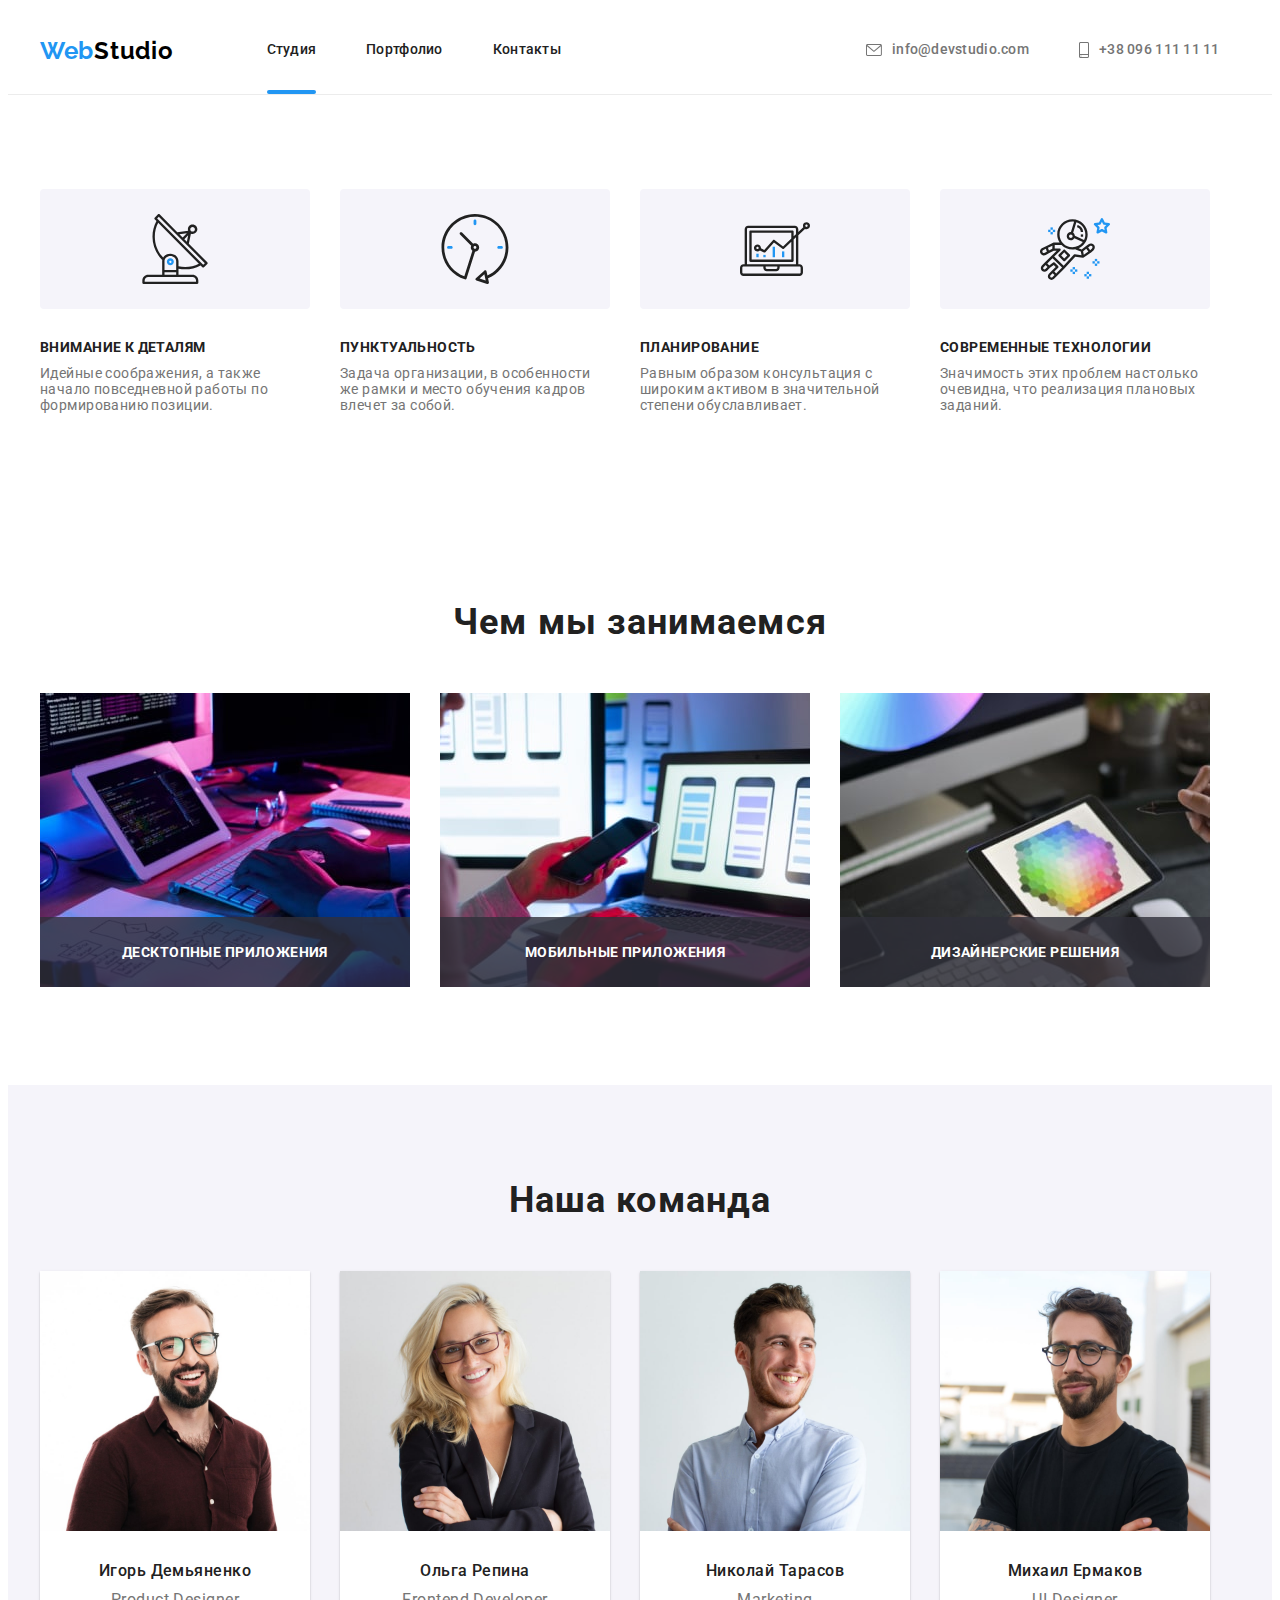
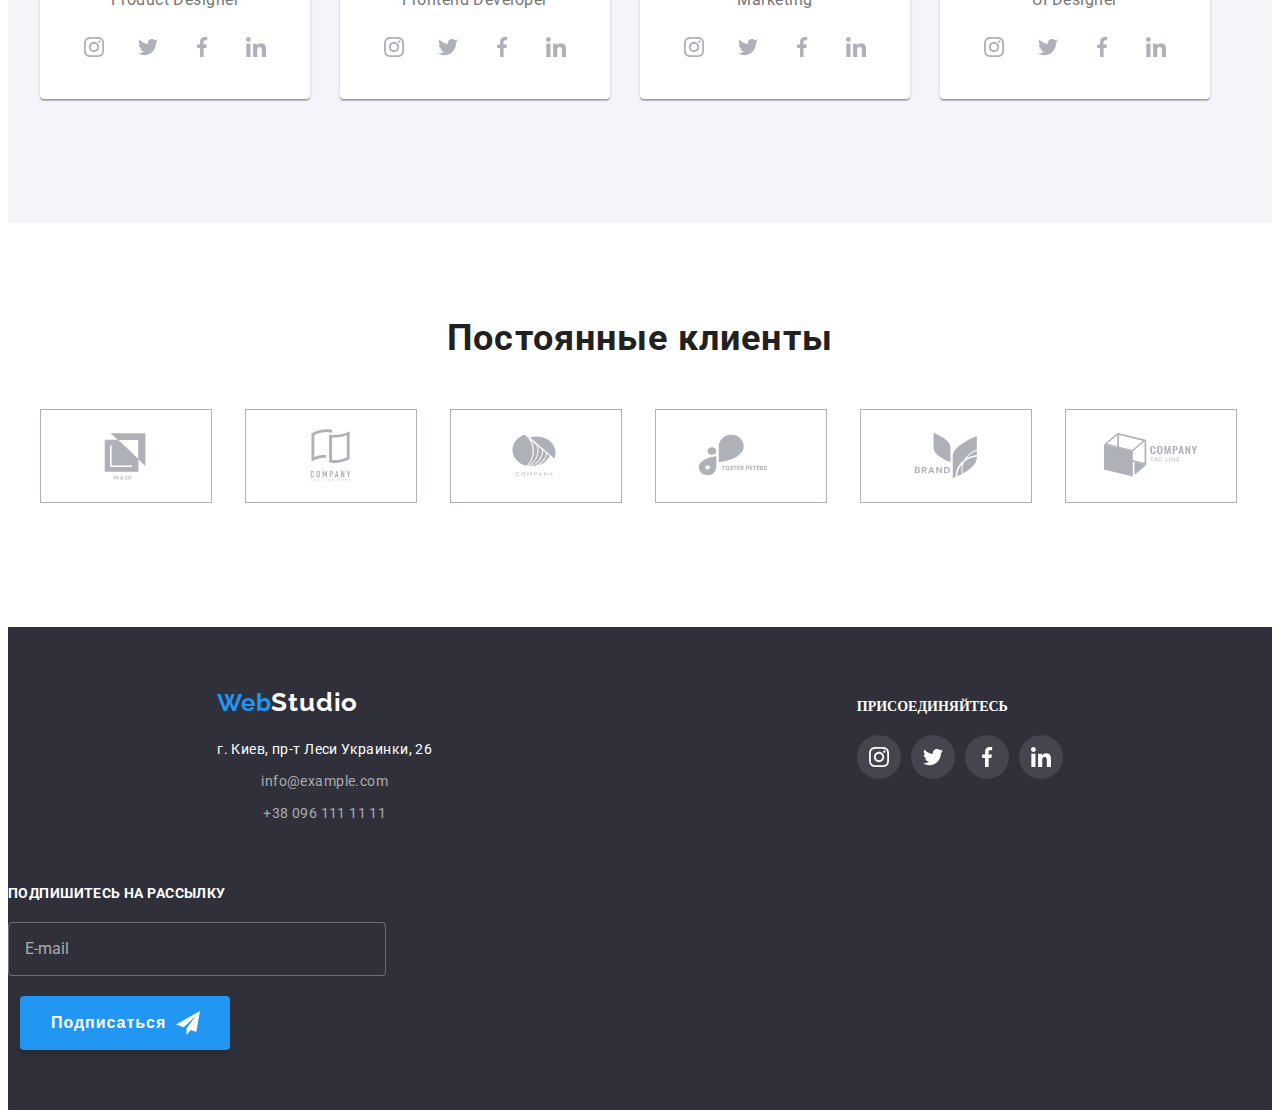
==== commit 20f9674f: "a" ====
--- a/index.html
+++ b/index.html
@@ -394,6 +394,7 @@
                         </li>
                     </ul>
                 </div>
+            </div>    
                 <form class="subscribe">
                     <p class="subscribe-title">Подпишитесь на рассылку</p>
                     <div class="subscribe-cont">
@@ -405,7 +406,7 @@
                         </button>
                     </div>
                 </form>
-            </div>  
+              
         </footer>
         <div class="backdrop is-hidden" data-modal>
             <div class="modal">
--- a/css/main.min.css
+++ b/css/main.min.css
@@ -1 +1 @@
-.list{list-style:none}.link{text-decoration:none}h1,h2,h3,h4,h5,h6,p,ul{margin:0;padding:0}.btn{background:#2196f3;color:#fff;font-weight:700;font-size:16px;line-height:1.87;letter-spacing:.06em;cursor:pointer;border-radius:4px;padding:10px 32px;min-width:200px;margin-left:485px;margin-top:30px}.container{width:100%;padding-left:15px;padding-right:15px;margin-left:auto;margin-right:auto}@media screen and (min-width: 480px){.container{width:480px}}@media screen and (min-width: 768px){.container{width:768px}}@media screen and (min-width: 1200px){.container{width:1200px}}.backdrop{position:fixed;top:0;width:100%;height:100%;background:rgba(0,0,0,.2);-webkit-transition:opacity 500ms,visibility 300ms;transition:opacity 500ms,visibility 300ms}.modal{position:absolute;top:50%;left:50%;-webkit-transform:translate(-50%, -50%);transform:translate(-50%, -50%);width:528px;min-height:581px;background-color:#fff;-webkit-box-shadow:0px 1px 3px rgba(0,0,0,.12),0px 1px 1px rgba(0,0,0,.14),0px 2px 1px rgba(0,0,0,.2);box-shadow:0px 1px 3px rgba(0,0,0,.12),0px 1px 1px rgba(0,0,0,.14),0px 2px 1px rgba(0,0,0,.2);border-radius:4px;padding:40px}.modal-icon-close{position:absolute;top:8px;right:8px;border:1px solid rgba(0,0,0,.1);border-radius:50%;cursor:pointer;position:absolute;width:30px;height:30px;padding:5px;background-color:rgba(0,0,0,0);-webkit-transition-duration:250ms;transition-duration:250ms;-webkit-transition-timing-function:cubic-bezier(0.4, 0, 0.2, 1);transition-timing-function:cubic-bezier(0.4, 0, 0.2, 1)}.modal-icon-close:hover{fill:#2196f3}.form-title{font-family:"Roboto";font-style:normal;font-weight:700;font-size:20px;line-height:1.15;text-align:center;letter-spacing:.03em;color:#212121;margin-bottom:12px}.form-input{width:100%;height:40px;border:1px solid rgba(33,33,33,.2);-webkit-box-sizing:border-box;box-sizing:border-box;border-radius:4px;background-color:rgba(0,0,0,0);cursor:pointer;outline:none;padding-left:32px}.form-input:focus{border-color:#2196f3}.form-label,.form-text{display:block;font-family:"Roboto";font-style:normal;font-weight:400;font-size:12px;line-height:1.16;letter-spacing:.01em;color:#757575;margin-bottom:4px}.input-wrap{position:relative;margin-bottom:12px}.input-icon{position:absolute;top:50%;-webkit-transform:translateY(-50%);transform:translateY(-50%);left:12px}.form-input:focus+.input-icon{fill:#2196f3}.user-text{width:100%;min-height:120px;border:1px solid rgba(33,33,33,.2);border-radius:4px;padding:12px 16px;background-color:rgba(0,0,0,0);cursor:pointer;outline:none;resize:none}.user-text::-webkit-input-placeholder{font-family:"Roboto";font-style:normal;font-weight:400;font-size:14px;line-height:1.14;letter-spacing:.01em;color:rgba(117,117,117,.5)}.user-text::-moz-placeholder{font-family:"Roboto";font-style:normal;font-weight:400;font-size:14px;line-height:1.14;letter-spacing:.01em;color:rgba(117,117,117,.5)}.user-text:-ms-input-placeholder{font-family:"Roboto";font-style:normal;font-weight:400;font-size:14px;line-height:1.14;letter-spacing:.01em;color:rgba(117,117,117,.5)}.user-text::-ms-input-placeholder{font-family:"Roboto";font-style:normal;font-weight:400;font-size:14px;line-height:1.14;letter-spacing:.01em;color:rgba(117,117,117,.5)}.user-text::placeholder{font-family:"Roboto";font-style:normal;font-weight:400;font-size:14px;line-height:1.14;letter-spacing:.01em;color:rgba(117,117,117,.5)}.check-text{margin-top:20px;margin-bottom:30px}.check-text .check-wrap{content:"";width:16px;height:15px;margin-right:8px;border:2px solid #212121;border-radius:2px;display:-webkit-box;display:-ms-flexbox;display:flex;-webkit-box-align:center;-ms-flex-align:center;align-items:center;-webkit-box-pack:center;-ms-flex-pack:center;justify-content:center}.check-text,.check-link{display:-webkit-box;display:-ms-flexbox;display:flex;-webkit-box-align:center;-ms-flex-align:center;align-items:center;-webkit-box-pack:center;-ms-flex-pack:center;justify-content:center;font-family:"Roboto";font-style:normal;font-weight:400;font-size:14px;line-height:24px;letter-spacing:.03em;color:#757575}.icon-check{fill:rgba(0,0,0,0)}.check-link{color:#2196f3}.form-check:checked+.check-text .check-wrap{background-color:#2196f3;border:none}.form-check:checked+.check-text .icon-check{fill:#eee}.modal-btn{display:block;margin:0 auto;border:rgba(0,0,0,0)}.menu__button,.mob-menu__button{display:-webkit-inline-box;display:-ms-inline-flexbox;display:inline-flex;margin:0;padding:0;border:none;background-color:rgba(0,0,0,0);cursor:pointer}.menu__button:hover,.menu__button:focus,.mob-menu__button:hover,.mob-menu__button:focus{fill:#2196f3}@media screen and (min-width: 768px){.menu__button,.mob-menu__button{display:none}}.mob-menu{position:fixed;z-index:2;top:0;left:0;width:100vw;height:100vh;padding:48px 40px;background-color:#fff}.mob-menu .container{display:-webkit-box;display:-ms-flexbox;display:flex;-webkit-box-orient:vertical;-webkit-box-direction:normal;-ms-flex-direction:column;flex-direction:column;height:100%;-webkit-box-pack:justify;-ms-flex-pack:justify;justify-content:space-between;overflow:auto}@media screen and (min-width: 768px){.mob-menu{display:none}}.mob-menu__button{position:absolute;top:10px;right:15px}.mob-menu__item+.mob-menu__item{margin-top:32px}.mob-menu__link{font-family:"Roboto";font-style:normal;font-weight:500;font-size:40px;line-height:1.175;letter-spacing:.02em;color:#212121}.mob-menu__link:hover,.mob-menu__link:focus{color:#2196f3}@media screen and (orientation: landscape){.mob-menu__bottom{margin-top:40px}}.mob-menu-contacts__item+.mob-menu-contacts__item{margin-top:15px}.mob-menu-contacts__link{-webkit-transition-duration:250ms;transition-duration:250ms;-webkit-transition-timing-function:cubic-bezier(0.4, 0, 0.2, 1);transition-timing-function:cubic-bezier(0.4, 0, 0.2, 1);font-family:"Roboto";font-style:normal;font-weight:500;font-size:24px;line-height:28px;letter-spacing:.02em;color:#757575}.mob-menu-contacts__link:hover,.mob-menu-contacts__link:focus{color:#2196f3;font-family:"Roboto";font-style:normal;font-weight:500;font-size:34px;line-height:40px;letter-spacing:.02em}.mob-menu-soc__list{display:-webkit-box;display:-ms-flexbox;display:flex;-ms-flex-wrap:wrap;flex-wrap:wrap;margin-top:64px}@media screen and (orientation: landscape){.mob-menu-soc__list{-webkit-box-pack:space-evenly;-ms-flex-pack:space-evenly;justify-content:space-evenly}}@media screen and (max-width: 479px){.mob-menu-soc__list{-ms-flex-pack:distribute;justify-content:space-around}}.mob-menu-soc__item:not(:last-child){margin-right:10px}@media screen and (max-width: 479px){.mob-menu-soc__item:not(:last-child){margin-right:5px}}.mob-menu-soc__link{color:#2196f3}.mob-menu-soc__link:hover,.mob-menu-soc__link:focus{color:#757575}.mob-menu-soc__link::after{content:"|";color:rgba(33,33,33,.2);margin-left:10px}@media screen and (max-width: 479px){.mob-menu-soc__link{margin-left:5px}}.begin{background-color:#2f303a;background-image:-webkit-gradient(linear, left top, left bottom, from(rgba(47, 48, 58, 0.4)), to(rgba(47, 48, 58, 0.4))),url(../images/work.jpg);background-image:linear-gradient(rgba(47, 48, 58, 0.4), rgba(47, 48, 58, 0.4)),url(../images/work.jpg);background-repeat:no-repeat;background-position:center;block-size:cover;padding-top:200px;padding-bottom:200px}.begin__title{font-family:"Roboto";font-style:normal;font-weight:900;font-size:44px;line-height:1.36;text-align:center;letter-spacing:.06em;text-transform:uppercase;color:#fff;max-width:700px;margin:0 auto}.begin__btn{background:#2196f3;color:#fff;font-weight:700;font-size:16px;line-height:1.87;letter-spacing:.06em;cursor:pointer;border-radius:4px;padding:10px 32px;min-width:200px;margin-left:485px;margin-top:30px}.benefits{padding-top:60px;padding-bottom:60px}@media screen and (min-width: 1200px){.benefits{padding-top:94px;padding-bottom:94px}}.benefits-title{max-width:450px;font-family:"Roboto";font-style:normal;font-weight:700;font-size:14px;line-height:16/14;letter-spacing:.03em;text-transform:uppercase;color:#212121;margin-bottom:10px;text-align:center}@media screen and (min-width: 768px){.benefits-title{width:354px;text-align:left}}@media screen and (min-width: 1200px){.benefits-title{width:270px}}@media screen and (min-width: 768px){.benefits-list{display:-webkit-box;display:-ms-flexbox;display:flex;-ms-flex-wrap:wrap;flex-wrap:wrap;margin-bottom:-30px;margin-right:-30px}}.benefits-item:not(:last-child){margin-bottom:30px}@media screen and (min-width: 768px){.benefits-item:not(:last-child){margin-right:30px}}.benefits-text{font-family:"Roboto";font-style:normal;font-weight:400;font-size:14px;line-height:24/14;letter-spacing:.03em;color:#757575;max-width:450px}@media screen and (min-width: 768px){.benefits-text{width:354px}}@media screen and (min-width: 1200px){.benefits-text{width:270px}}.background-icon{background-color:#f5f4fa;border-radius:4px;margin-bottom:30px;max-width:450px;height:120px;display:-webkit-box;display:-ms-flexbox;display:flex;-webkit-box-align:center;-ms-flex-align:center;align-items:center;-webkit-box-pack:center;-ms-flex-pack:center;justify-content:center}@media screen and (min-width: 768px){.background-icon{width:354px}}@media screen and (min-width: 1200px){.background-icon{width:270px}}.benefits-icon{display:-webkit-box;display:-ms-flexbox;display:flex;-webkit-box-align:center;-ms-flex-align:center;align-items:center;-webkit-box-pack:center;-ms-flex-pack:center;justify-content:center}.clients{padding-top:60px;padding-bottom:60px}@media screen and (min-width: 1200px){.clients{padding-top:94px;padding-bottom:94px}}.clients-icon{fill:#afb1b8}.clients-link:hover .clients-icon{fill:#2196f3}.clients-link:focus .clients-icon{fill:#2196f3}.clients-title{font-family:"Roboto";font-style:normal;font-weight:700;font-size:36px;line-height:1.17;text-align:center;letter-spacing:.03em;color:#212121}.clients-list{display:-webkit-box;display:-ms-flexbox;display:flex;margin-top:50px;-ms-flex-wrap:wrap;flex-wrap:wrap;-webkit-box-pack:center;-ms-flex-pack:center;justify-content:center;margin-bottom:-30px;margin-left:-30px}@media screen and (min-width: 1200px){.clients-list{margin-bottom:0;-ms-flex-wrap:nowrap;flex-wrap:nowrap}}.clients-item{width:calc(50% - 30px);margin-bottom:30px;margin-left:30px}@media screen and (min-width: 768px){.clients-item{width:calc(33.3333333333% - 30px)}}@media screen and (min-width: 1200px){.clients-item{width:100%}}.clients-link{max-width:210px;height:92px;border:1px solid #afb1b8;display:-webkit-box;display:-ms-flexbox;display:flex;-webkit-box-align:center;-ms-flex-align:center;align-items:center;-webkit-box-pack:center;-ms-flex-pack:center;justify-content:center;-webkit-transition-duration:250ms;transition-duration:250ms;-webkit-transition-timing-function:cubic-bezier(0.4, 0, 0.2, 1);transition-timing-function:cubic-bezier(0.4, 0, 0.2, 1)}.clients-link:hover{border-color:#2196f3}.clients-link:focus{border-color:#2196f3}@media screen and (min-width: 768px){.clients-link{max-width:226px}}@media screen and (min-width: 1200px){.clients-link{width:170px}}.footer{background:#2f303a;padding-top:60px;padding-bottom:60px}@media screen and (min-width: 768px){.footer-flex{display:-webkit-box;display:-ms-flexbox;display:flex;-webkit-box-align:baseline;-ms-flex-align:baseline;align-items:baseline;-ms-flex-pack:distribute;justify-content:space-around;margin-bottom:60px}}@media screen and (min-width: 1200px){.footer-flex{display:-webkit-box;display:-ms-flexbox;display:flex;-webkit-box-align:baseline;-ms-flex-align:baseline;align-items:baseline}}.footer-logo{display:block;margin-bottom:20px;text-align:center}@media screen and (min-width: 1200px){.footer-logo{text-align:left}}.footer-position{font-family:"Roboto";font-style:normal;font-weight:400;font-size:14px;line-height:1.71;letter-spacing:.03em;color:#fff;display:block;text-align:center}.footer-item:not(:last-child){margin-bottom:8px}.footer-link{font-family:"Roboto";font-style:normal;font-weight:400;font-size:14px;line-height:1.71;letter-spacing:.03em;color:rgba(255,255,255,.6);text-align:center;display:block}.join{margin-top:60px;margin-bottom:60px}@media screen and (min-width: 768px){.join{margin-top:0;margin-bottom:0}}@media screen and (min-width: 1200px){.join{margin-left:70px}}.join-title{font-size:14px;line-height:1.14;text-transform:uppercase;color:#fff;margin-bottom:20px;text-align:center}.join-list{display:-webkit-box;display:-ms-flexbox;display:flex;-webkit-box-pack:center;-ms-flex-pack:center;justify-content:center;-webkit-box-align:center;-ms-flex-align:center;align-items:center}.join-item+.join-item{margin-left:10px}.join-link{width:44px;height:44px;background-color:rgba(255,255,255,.1);border-radius:50%;display:-webkit-box;display:-ms-flexbox;display:flex;-webkit-box-pack:center;-ms-flex-pack:center;justify-content:center;-webkit-box-align:center;-ms-flex-align:center;align-items:center;fill:#fff;-webkit-transition-duration:250ms;transition-duration:250ms;-webkit-transition-timing-function:cubic-bezier(0.4, 0, 0.2, 1);transition-timing-function:cubic-bezier(0.4, 0, 0.2, 1)}.join-link:hover{background-color:#2196f3}.join-link:focus{background-color:#2196f3}@media screen and (min-width: 1200px){.subscribe{margin-left:auto}}.subscribe-title{display:block;font-family:"Roboto";font-style:normal;font-weight:700;font-size:14px;line-height:1.14;letter-spacing:.03em;text-transform:uppercase;color:#fff;margin-bottom:20px;text-align:center}@media screen and (min-width: 1200px){.subscribe-title{text-align:left}}.subscribe-cont{display:block}.subscribe-input{width:100%;height:50px;background-color:rgba(0,0,0,0);outline:none;border:1px solid rgba(255,255,255,.3);border-radius:4px;color:rgba(255,255,255,.6);margin-bottom:20px}.subscribe-input::-webkit-input-placeholder{font-family:"Roboto";font-style:normal;font-weight:400;font-size:16px;line-height:1.25;color:rgba(255,255,255,.6)}.subscribe-input::-moz-placeholder{font-family:"Roboto";font-style:normal;font-weight:400;font-size:16px;line-height:1.25;color:rgba(255,255,255,.6)}.subscribe-input:-ms-input-placeholder{font-family:"Roboto";font-style:normal;font-weight:400;font-size:16px;line-height:1.25;color:rgba(255,255,255,.6)}.subscribe-input::-ms-input-placeholder{font-family:"Roboto";font-style:normal;font-weight:400;font-size:16px;line-height:1.25;color:rgba(255,255,255,.6)}.subscribe-input::placeholder{font-family:"Roboto";font-style:normal;font-weight:400;font-size:16px;line-height:1.25;color:rgba(255,255,255,.6)}@media screen and (min-width: 768px){.subscribe-input{display:block;width:450px;margin-left:auto;margin-right:auto}}@media screen and (min-width: 1200px){.subscribe-input{display:inline;padding-left:16px;width:358px}}.subscribe-btn{display:block;margin-left:auto;margin-right:auto;padding-left:29px;padding-right:28px;padding-top:10px;padding-bottom:10px;background:#2196f3;color:#fff;font-weight:700;font-size:16px;line-height:1.87;letter-spacing:.06em;cursor:pointer;border-color:rgba(0,0,0,0);border-radius:4px;fill:#fff;-webkit-box-shadow:0px 4px 4px rgba(0,0,0,.15);box-shadow:0px 4px 4px rgba(0,0,0,.15)}@media screen and (min-width: 1200px){.subscribe-btn{display:-webkit-box;display:-ms-flexbox;display:flex;-webkit-box-pack:center;-ms-flex-pack:center;justify-content:center;-webkit-box-align:center;-ms-flex-align:center;align-items:center;padding-left:29px;padding-right:28px;padding-top:10px;padding-bottom:10px;margin-left:12px}}.subscribe-send{vertical-align:middle}@media screen and (min-width: 1200px){.subscribe-send{margin-left:10px}}.logo-footer-start{font-family:"Raleway";font-style:normal;font-weight:700;font-size:24px;line-height:1.17;text-align:center;letter-spacing:.03em;color:#2196f3}.logo-footer-end{font-family:"Raleway";font-style:normal;font-weight:700;font-size:26px;line-height:1.19;letter-spacing:.03em;color:#fff}.header{background-color:#fff;border-bottom:1px solid #ececec}.header__wrap{display:-webkit-box;display:-ms-flexbox;display:flex;-webkit-box-align:center;-ms-flex-align:center;align-items:center}.header-list__item:not(:last-child){margin-right:50px}.nav{display:none}@media screen and (min-width: 768px){.nav{display:-webkit-box;display:-ms-flexbox;display:flex;-webkit-box-orient:horizontal;-webkit-box-direction:normal;-ms-flex-direction:row;flex-direction:row}}@media screen and (min-width: 768px){.header-list{display:-webkit-box;display:-ms-flexbox;display:flex;padding-top:32px;padding-bottom:32px;margin-left:88px}}.active::after{content:"";display:block;position:relative;bottom:-26px;height:4px;border-radius:2px;background-color:#2196f3}.header-hero__link{font-family:"Roboto";font-style:normal;font-weight:500;font-size:14px;line-height:1.14;letter-spacing:.02em;color:#212121;-webkit-transition-duration:250ms;transition-duration:250ms;-webkit-transition-timing-function:cubic-bezier(0.4, 0, 0.2, 1);transition-timing-function:cubic-bezier(0.4, 0, 0.2, 1)}.header-hero__link:hover{color:#2196f3}.header-hero__link:focus{color:#2196f3}.connect__link{font-family:"Roboto";font-style:normal;font-weight:500;font-size:12px;line-height:1.17px;letter-spacing:.02em;color:#757575;-webkit-transition-duration:250ms;transition-duration:250ms;-webkit-transition-timing-function:cubic-bezier(0.4, 0, 0.2, 1);transition-timing-function:cubic-bezier(0.4, 0, 0.2, 1)}.connect__link:hover{color:#2196f3}.connect__link:focus{color:#2196f3}.connect{display:block;padding-top:21px;margin-left:84px}.connect__icon{margin-right:8px;fill:currentColor;vertical-align:middle}@media screen and (min-width: 1200px){.connect__icon{margin-right:10px}}.logo{padding-top:16px;padding-bottom:16px;font-family:"Raleway";font-style:normal;font-weight:700;font-size:24px;line-height:1.16;letter-spacing:.03em;margin-right:auto}@media screen and (min-width: 1200px){.logo{font-weight:700;font-size:24px;line-height:1.19;letter-spacing:.03em}}.logo-start{color:#2196f3}.logo-end{color:#000}.team{background-color:#f5f4fa;padding-top:60px;padding-bottom:60px}@media screen and (min-width: 1200px){.team{padding-top:94px;padding-bottom:94px}}@media screen and (min-width: 768px){.team-list{display:-webkit-box;display:-ms-flexbox;display:flex;-ms-flex-wrap:wrap;flex-wrap:wrap}}.team-title{font-family:"Roboto";font-style:normal;font-weight:700;font-size:36px;line-height:1.17;text-align:center;letter-spacing:.03em;color:#212121;margin-bottom:50px}.team-item{max-width:450px;margin-bottom:30px;background-color:#fff;border-radius:0px 0px 4px 4px;-webkit-box-shadow:0px 1px 3px rgba(0,0,0,.12),0px 1px 1px rgba(0,0,0,.14),0px 2px 1px rgba(0,0,0,.2);box-shadow:0px 1px 3px rgba(0,0,0,.12),0px 1px 1px rgba(0,0,0,.14),0px 2px 1px rgba(0,0,0,.2)}@media screen and (min-width: 768px)and (max-width: 1199px){.team-item{width:354px;-ms-flex-preferred-size:calc(50% - 30px);flex-basis:calc(50% - 30px);margin-right:30px;margin-bottom:30px}.team-item:nth-child(2n){margin-right:-30px}.team-item:nth-child(3){margin-bottom:0px}.team-item:nth-child(4){margin-bottom:0px}}@media screen and (min-width: 1200px){.team-item{margin-right:30px;width:270px;-ms-flex-preferred-size:calc(25% - 30px);flex-basis:calc(25% - 30px)}.team-item:nth-child(4){margin-right:-30px}}.team-name{font-family:"Roboto";font-style:normal;font-weight:500;font-size:16px;line-height:1.19;text-align:center;letter-spacing:.03em;color:#212121;margin-bottom:10px}.team-position{font-family:"Roboto";font-style:normal;font-weight:400;font-size:16px;line-height:1.19;text-align:center;letter-spacing:.03em;color:#757575;margin-bottom:16px}.team-img{max-width:354px}.team-margin{text-align:center;padding:30px}.team-soc-list{display:-webkit-box;display:-ms-flexbox;display:flex;-webkit-box-pack:center;-ms-flex-pack:center;justify-content:center}.team-soc-item+.team-soc-item{margin-left:10px}.team-soc-icon{fill:#afb1b8;-webkit-transition-duration:250ms;transition-duration:250ms;-webkit-transition-timing-function:cubic-bezier(0.4, 0, 0.2, 1);transition-timing-function:cubic-bezier(0.4, 0, 0.2, 1)}.team-soc-link{width:44px;height:44px;border-radius:50%;display:-webkit-box;display:-ms-flexbox;display:flex;-webkit-box-align:center;-ms-flex-align:center;align-items:center;-webkit-box-pack:center;-ms-flex-pack:center;justify-content:center;-webkit-transition-duration:250ms;transition-duration:250ms;-webkit-transition-timing-function:cubic-bezier(0.4, 0, 0.2, 1);transition-timing-function:cubic-bezier(0.4, 0, 0.2, 1)}.team-soc-link:hover{background-color:#2196f3}.team-soc-link:focus{background-color:#2196f3}.team-soc-link:focus .team-soc-icon{fill:#fff}.team-soc-link:hover .team-soc-icon{fill:#fff}.work{display:none;padding-top:94px;padding-bottom:94px}@media screen and (min-width: 1200px){.work{display:-webkit-box;display:-ms-flexbox;display:flex}}.work__title{font-family:"Roboto";font-style:normal;font-weight:700;font-size:36px;line-height:1.17;text-align:center;letter-spacing:.03em;color:#212121;margin-bottom:50px}.work-list{display:-webkit-box;display:-ms-flexbox;display:flex}.work-list__item{-ms-flex-preferred-size:calc(33.3333333333% - 30px);flex-basis:calc(33.3333333333% - 30px);margin-right:30px;position:relative}.last{margin-right:-30px}.text-wrap{position:absolute;top:0;left:0;background-color:rgba(47,48,58,.8);top:224px;display:block;min-width:370px}.work-list__text{padding-top:27px;padding-bottom:27px;font-family:"Roboto";font-style:normal;font-weight:700;font-size:14px;line-height:16px;text-align:center;letter-spacing:.03em;text-transform:uppercase;color:#fff}.is-hidden{opacity:0;pointer-events:none;visibility:hidden}.visually-hidden{position:absolute;white-space:nowrap;width:1px;height:1px;overflow:hidden;border:0;padding:0;clip:rect(0 0 0 0);-webkit-clip-path:inset(50%);clip-path:inset(50%);margin:-1px}/*# sourceMappingURL=main.min.css.map */+.list{list-style:none}.link{text-decoration:none}h1,h2,h3,h4,h5,h6,p,ul{margin:0;padding:0}.btn{background:#2196f3;color:#fff;font-weight:700;font-size:16px;line-height:1.87;letter-spacing:.06em;cursor:pointer;border-radius:4px;padding:10px 32px;min-width:200px;margin-left:485px;margin-top:30px}.container{width:100%;padding-left:15px;padding-right:15px;margin-left:auto;margin-right:auto}@media screen and (min-width: 480px){.container{width:480px}}@media screen and (min-width: 768px){.container{width:768px}}@media screen and (min-width: 1200px){.container{width:1200px}}.backdrop{position:fixed;top:0;width:100%;height:100%;background:rgba(0,0,0,.2);-webkit-transition:opacity 500ms,visibility 300ms;transition:opacity 500ms,visibility 300ms}.modal{position:absolute;top:50%;left:50%;-webkit-transform:translate(-50%, -50%);transform:translate(-50%, -50%);width:528px;min-height:581px;background-color:#fff;-webkit-box-shadow:0px 1px 3px rgba(0,0,0,.12),0px 1px 1px rgba(0,0,0,.14),0px 2px 1px rgba(0,0,0,.2);box-shadow:0px 1px 3px rgba(0,0,0,.12),0px 1px 1px rgba(0,0,0,.14),0px 2px 1px rgba(0,0,0,.2);border-radius:4px;padding:40px}.modal-icon-close{position:absolute;top:8px;right:8px;border:1px solid rgba(0,0,0,.1);border-radius:50%;cursor:pointer;position:absolute;width:30px;height:30px;padding:5px;background-color:rgba(0,0,0,0);-webkit-transition-duration:250ms;transition-duration:250ms;-webkit-transition-timing-function:cubic-bezier(0.4, 0, 0.2, 1);transition-timing-function:cubic-bezier(0.4, 0, 0.2, 1)}.modal-icon-close:hover{fill:#2196f3}.form-title{font-family:"Roboto";font-style:normal;font-weight:700;font-size:20px;line-height:1.15;text-align:center;letter-spacing:.03em;color:#212121;margin-bottom:12px}.form-input{width:100%;height:40px;border:1px solid rgba(33,33,33,.2);-webkit-box-sizing:border-box;box-sizing:border-box;border-radius:4px;background-color:rgba(0,0,0,0);cursor:pointer;outline:none;padding-left:32px}.form-input:focus{border-color:#2196f3}.form-label,.form-text{display:block;font-family:"Roboto";font-style:normal;font-weight:400;font-size:12px;line-height:1.16;letter-spacing:.01em;color:#757575;margin-bottom:4px}.input-wrap{position:relative;margin-bottom:12px}.input-icon{position:absolute;top:50%;-webkit-transform:translateY(-50%);transform:translateY(-50%);left:12px}.form-input:focus+.input-icon{fill:#2196f3}.user-text{width:100%;min-height:120px;border:1px solid rgba(33,33,33,.2);border-radius:4px;padding:12px 16px;background-color:rgba(0,0,0,0);cursor:pointer;outline:none;resize:none}.user-text::-webkit-input-placeholder{font-family:"Roboto";font-style:normal;font-weight:400;font-size:14px;line-height:1.14;letter-spacing:.01em;color:rgba(117,117,117,.5)}.user-text::-moz-placeholder{font-family:"Roboto";font-style:normal;font-weight:400;font-size:14px;line-height:1.14;letter-spacing:.01em;color:rgba(117,117,117,.5)}.user-text:-ms-input-placeholder{font-family:"Roboto";font-style:normal;font-weight:400;font-size:14px;line-height:1.14;letter-spacing:.01em;color:rgba(117,117,117,.5)}.user-text::-ms-input-placeholder{font-family:"Roboto";font-style:normal;font-weight:400;font-size:14px;line-height:1.14;letter-spacing:.01em;color:rgba(117,117,117,.5)}.user-text::placeholder{font-family:"Roboto";font-style:normal;font-weight:400;font-size:14px;line-height:1.14;letter-spacing:.01em;color:rgba(117,117,117,.5)}.check-text{margin-top:20px;margin-bottom:30px}.check-text .check-wrap{content:"";width:16px;height:15px;margin-right:8px;border:2px solid #212121;border-radius:2px;display:-webkit-box;display:-ms-flexbox;display:flex;-webkit-box-align:center;-ms-flex-align:center;align-items:center;-webkit-box-pack:center;-ms-flex-pack:center;justify-content:center}.check-text,.check-link{display:-webkit-box;display:-ms-flexbox;display:flex;-webkit-box-align:center;-ms-flex-align:center;align-items:center;-webkit-box-pack:center;-ms-flex-pack:center;justify-content:center;font-family:"Roboto";font-style:normal;font-weight:400;font-size:14px;line-height:24px;letter-spacing:.03em;color:#757575}.icon-check{fill:rgba(0,0,0,0)}.check-link{color:#2196f3}.form-check:checked+.check-text .check-wrap{background-color:#2196f3;border:none}.form-check:checked+.check-text .icon-check{fill:#eee}.modal-btn{display:block;margin:0 auto;border:rgba(0,0,0,0)}.menu__button,.mob-menu__button{display:-webkit-inline-box;display:-ms-inline-flexbox;display:inline-flex;margin:0;padding:0;border:none;background-color:rgba(0,0,0,0);cursor:pointer}.menu__button:hover,.menu__button:focus,.mob-menu__button:hover,.mob-menu__button:focus{fill:#2196f3}@media screen and (min-width: 768px){.menu__button,.mob-menu__button{display:none}}.mob-menu{position:fixed;z-index:2;top:0;left:0;width:100vw;height:100vh;padding:48px 40px;background-color:#fff}.mob-menu .container{display:-webkit-box;display:-ms-flexbox;display:flex;-webkit-box-orient:vertical;-webkit-box-direction:normal;-ms-flex-direction:column;flex-direction:column;height:100%;-webkit-box-pack:justify;-ms-flex-pack:justify;justify-content:space-between;overflow:auto}@media screen and (min-width: 768px){.mob-menu{display:none}}.mob-menu__button{position:absolute;top:10px;right:15px}.mob-menu__item+.mob-menu__item{margin-top:32px}.mob-menu__link{font-family:"Roboto";font-style:normal;font-weight:500;font-size:40px;line-height:1.175;letter-spacing:.02em;color:#212121}.mob-menu__link:hover,.mob-menu__link:focus{color:#2196f3}@media screen and (orientation: landscape){.mob-menu__bottom{margin-top:40px}}.mob-menu-contacts__item+.mob-menu-contacts__item{margin-top:15px}.mob-menu-contacts__link{-webkit-transition-duration:250ms;transition-duration:250ms;-webkit-transition-timing-function:cubic-bezier(0.4, 0, 0.2, 1);transition-timing-function:cubic-bezier(0.4, 0, 0.2, 1);font-family:"Roboto";font-style:normal;font-weight:500;font-size:24px;line-height:28px;letter-spacing:.02em;color:#757575}.mob-menu-contacts__link:hover,.mob-menu-contacts__link:focus{color:#2196f3;font-family:"Roboto";font-style:normal;font-weight:500;font-size:34px;line-height:40px;letter-spacing:.02em}.mob-menu-soc__list{display:-webkit-box;display:-ms-flexbox;display:flex;-ms-flex-wrap:wrap;flex-wrap:wrap;margin-top:64px}@media screen and (orientation: landscape){.mob-menu-soc__list{-webkit-box-pack:space-evenly;-ms-flex-pack:space-evenly;justify-content:space-evenly}}@media screen and (max-width: 479px){.mob-menu-soc__list{-ms-flex-pack:distribute;justify-content:space-around}}.mob-menu-soc__item:not(:last-child){margin-right:10px}@media screen and (max-width: 479px){.mob-menu-soc__item:not(:last-child){margin-right:5px}}.mob-menu-soc__link{color:#2196f3}.mob-menu-soc__link:hover,.mob-menu-soc__link:focus{color:#757575}.mob-menu-soc__link::after{content:"|";color:rgba(33,33,33,.2);margin-left:10px}@media screen and (max-width: 479px){.mob-menu-soc__link{margin-left:5px}}.begin{background-color:#2f303a;background-image:-webkit-gradient(linear, left top, left bottom, from(rgba(47, 48, 58, 0.4)), to(rgba(47, 48, 58, 0.4))),url(../images/work.jpg);background-image:linear-gradient(rgba(47, 48, 58, 0.4), rgba(47, 48, 58, 0.4)),url(../images/work.jpg);background-repeat:no-repeat;background-position:center;block-size:cover;padding-top:200px;padding-bottom:200px}.begin__title{font-family:"Roboto";font-style:normal;font-weight:900;font-size:44px;line-height:1.36;text-align:center;letter-spacing:.06em;text-transform:uppercase;color:#fff;max-width:700px;margin:0 auto}.begin__btn{background:#2196f3;color:#fff;font-weight:700;font-size:16px;line-height:1.87;letter-spacing:.06em;cursor:pointer;border-radius:4px;padding:10px 32px;min-width:200px;margin-left:485px;margin-top:30px}.benefits{padding-top:60px;padding-bottom:60px}@media screen and (min-width: 1200px){.benefits{padding-top:94px;padding-bottom:94px}}.benefits-title{max-width:450px;font-family:"Roboto";font-style:normal;font-weight:700;font-size:14px;line-height:16/14;letter-spacing:.03em;text-transform:uppercase;color:#212121;margin-bottom:10px;text-align:center}@media screen and (min-width: 768px){.benefits-title{width:354px;text-align:left}}@media screen and (min-width: 1200px){.benefits-title{width:270px}}@media screen and (min-width: 768px){.benefits-list{display:-webkit-box;display:-ms-flexbox;display:flex;-ms-flex-wrap:wrap;flex-wrap:wrap;margin-bottom:-30px;margin-right:-30px}}.benefits-item:not(:last-child){margin-bottom:30px}@media screen and (min-width: 768px){.benefits-item:not(:last-child){margin-right:30px}}.benefits-text{font-family:"Roboto";font-style:normal;font-weight:400;font-size:14px;line-height:24/14;letter-spacing:.03em;color:#757575;max-width:450px}@media screen and (min-width: 768px){.benefits-text{width:354px}}@media screen and (min-width: 1200px){.benefits-text{width:270px}}.background-icon{background-color:#f5f4fa;border-radius:4px;margin-bottom:30px;max-width:450px;height:120px;display:-webkit-box;display:-ms-flexbox;display:flex;-webkit-box-align:center;-ms-flex-align:center;align-items:center;-webkit-box-pack:center;-ms-flex-pack:center;justify-content:center}@media screen and (min-width: 768px){.background-icon{width:354px}}@media screen and (min-width: 1200px){.background-icon{width:270px}}.benefits-icon{display:-webkit-box;display:-ms-flexbox;display:flex;-webkit-box-align:center;-ms-flex-align:center;align-items:center;-webkit-box-pack:center;-ms-flex-pack:center;justify-content:center}.clients{padding-top:60px;padding-bottom:60px}@media screen and (min-width: 1200px){.clients{padding-top:94px;padding-bottom:94px}}.clients-icon{fill:#afb1b8}.clients-link:hover .clients-icon{fill:#2196f3}.clients-link:focus .clients-icon{fill:#2196f3}.clients-title{font-family:"Roboto";font-style:normal;font-weight:700;font-size:36px;line-height:1.17;text-align:center;letter-spacing:.03em;color:#212121}.clients-list{display:-webkit-box;display:-ms-flexbox;display:flex;margin-top:50px;-ms-flex-wrap:wrap;flex-wrap:wrap;-webkit-box-pack:center;-ms-flex-pack:center;justify-content:center;margin-bottom:-30px;margin-left:-30px}@media screen and (min-width: 1200px){.clients-list{margin-bottom:0;-ms-flex-wrap:nowrap;flex-wrap:nowrap}}.clients-item{width:calc(50% - 30px);margin-bottom:30px;margin-left:30px}@media screen and (min-width: 768px){.clients-item{width:calc(33.3333333333% - 30px)}}@media screen and (min-width: 1200px){.clients-item{width:100%}}.clients-link{max-width:210px;height:92px;border:1px solid #afb1b8;display:-webkit-box;display:-ms-flexbox;display:flex;-webkit-box-align:center;-ms-flex-align:center;align-items:center;-webkit-box-pack:center;-ms-flex-pack:center;justify-content:center;-webkit-transition-duration:250ms;transition-duration:250ms;-webkit-transition-timing-function:cubic-bezier(0.4, 0, 0.2, 1);transition-timing-function:cubic-bezier(0.4, 0, 0.2, 1)}.clients-link:hover{border-color:#2196f3}.clients-link:focus{border-color:#2196f3}@media screen and (min-width: 768px){.clients-link{max-width:226px}}@media screen and (min-width: 1200px){.clients-link{width:170px}}.footer{background:#2f303a;padding-top:60px;padding-bottom:60px}@media screen and (min-width: 768px){.footer-flex{display:-webkit-box;display:-ms-flexbox;display:flex;-webkit-box-align:baseline;-ms-flex-align:baseline;align-items:baseline;-ms-flex-pack:distribute;justify-content:space-around;margin-bottom:60px}}@media screen and (min-width: 1200px){.footer-flex{display:-webkit-box;display:-ms-flexbox;display:flex;-webkit-box-align:baseline;-ms-flex-align:baseline;align-items:baseline}}.footer-logo{display:block;margin-bottom:20px;text-align:center}@media screen and (min-width: 1200px){.footer-logo{text-align:left}}.footer-position{font-family:"Roboto";font-style:normal;font-weight:400;font-size:14px;line-height:1.71;letter-spacing:.03em;color:#fff;display:block;text-align:center}.footer-item:not(:last-child){margin-bottom:8px}.footer-link{font-family:"Roboto";font-style:normal;font-weight:400;font-size:14px;line-height:1.71;letter-spacing:.03em;color:rgba(255,255,255,.6);text-align:center;display:block}.join{margin-top:60px;margin-bottom:60px}@media screen and (min-width: 768px){.join{margin-top:0;margin-bottom:0}}@media screen and (min-width: 1200px){.join{margin-left:70px}}.join-title{font-size:14px;line-height:1.14;text-transform:uppercase;color:#fff;margin-bottom:20px;text-align:center}@media screen and (min-width: 1200px){.join-title{text-align:left}}.join-list{display:-webkit-box;display:-ms-flexbox;display:flex;-webkit-box-pack:center;-ms-flex-pack:center;justify-content:center;-webkit-box-align:center;-ms-flex-align:center;align-items:center}.join-item+.join-item{margin-left:10px}.join-link{width:44px;height:44px;background-color:rgba(255,255,255,.1);border-radius:50%;display:-webkit-box;display:-ms-flexbox;display:flex;-webkit-box-pack:center;-ms-flex-pack:center;justify-content:center;-webkit-box-align:center;-ms-flex-align:center;align-items:center;fill:#fff;-webkit-transition-duration:250ms;transition-duration:250ms;-webkit-transition-timing-function:cubic-bezier(0.4, 0, 0.2, 1);transition-timing-function:cubic-bezier(0.4, 0, 0.2, 1)}.join-link:hover{background-color:#2196f3}.join-link:focus{background-color:#2196f3}@media screen and (min-width: 1200px){.subscribe{margin-left:auto}}.subscribe-title{display:block;font-family:"Roboto";font-style:normal;font-weight:700;font-size:14px;line-height:1.14;letter-spacing:.03em;text-transform:uppercase;color:#fff;margin-bottom:20px;text-align:center}@media screen and (min-width: 1200px){.subscribe-title{text-align:left}}.subscribe-cont{display:block}.subscribe-input{width:100%;height:50px;background-color:rgba(0,0,0,0);outline:none;border:1px solid rgba(255,255,255,.3);border-radius:4px;color:rgba(255,255,255,.6);margin-bottom:20px}.subscribe-input::-webkit-input-placeholder{font-family:"Roboto";font-style:normal;font-weight:400;font-size:16px;line-height:1.25;color:rgba(255,255,255,.6)}.subscribe-input::-moz-placeholder{font-family:"Roboto";font-style:normal;font-weight:400;font-size:16px;line-height:1.25;color:rgba(255,255,255,.6)}.subscribe-input:-ms-input-placeholder{font-family:"Roboto";font-style:normal;font-weight:400;font-size:16px;line-height:1.25;color:rgba(255,255,255,.6)}.subscribe-input::-ms-input-placeholder{font-family:"Roboto";font-style:normal;font-weight:400;font-size:16px;line-height:1.25;color:rgba(255,255,255,.6)}.subscribe-input::placeholder{font-family:"Roboto";font-style:normal;font-weight:400;font-size:16px;line-height:1.25;color:rgba(255,255,255,.6)}@media screen and (min-width: 768px){.subscribe-input{display:block;width:450px;margin-left:auto;margin-right:auto}}@media screen and (min-width: 1200px){.subscribe-input{display:inline;padding-left:16px;width:358px}}.subscribe-btn{display:block;margin-left:auto;margin-right:auto;padding-left:29px;padding-right:28px;padding-top:10px;padding-bottom:10px;background:#2196f3;color:#fff;font-weight:700;font-size:16px;line-height:1.87;letter-spacing:.06em;cursor:pointer;border-color:rgba(0,0,0,0);border-radius:4px;fill:#fff;-webkit-box-shadow:0px 4px 4px rgba(0,0,0,.15);box-shadow:0px 4px 4px rgba(0,0,0,.15)}@media screen and (min-width: 1200px){.subscribe-btn{display:-webkit-box;display:-ms-flexbox;display:flex;-webkit-box-pack:center;-ms-flex-pack:center;justify-content:center;-webkit-box-align:center;-ms-flex-align:center;align-items:center;padding-left:29px;padding-right:28px;padding-top:10px;padding-bottom:10px;margin-left:12px}}.subscribe-send{vertical-align:middle}@media screen and (min-width: 1200px){.subscribe-send{margin-left:10px}}.logo-footer-start{font-family:"Raleway";font-style:normal;font-weight:700;font-size:24px;line-height:1.17;text-align:center;letter-spacing:.03em;color:#2196f3}.logo-footer-end{font-family:"Raleway";font-style:normal;font-weight:700;font-size:26px;line-height:1.19;letter-spacing:.03em;color:#fff}.header{background-color:#fff;border-bottom:1px solid #ececec}.header__wrap{display:-webkit-box;display:-ms-flexbox;display:flex;-webkit-box-align:center;-ms-flex-align:center;align-items:center}.header-list__item:not(:last-child){margin-right:50px}.nav{display:none}@media screen and (min-width: 768px){.nav{display:-webkit-box;display:-ms-flexbox;display:flex;-webkit-box-orient:horizontal;-webkit-box-direction:normal;-ms-flex-direction:row;flex-direction:row}}@media screen and (min-width: 768px){.header-list{display:-webkit-box;display:-ms-flexbox;display:flex;padding-top:32px;padding-bottom:32px;margin-left:88px}}@media screen and (min-width: 1200px){.header-list{margin-left:93px}}.active::after{content:"";display:block;position:relative;bottom:-32px;height:4px;border-radius:2px;background-color:#2196f3}.header-hero__link{font-family:"Roboto";font-style:normal;font-weight:500;font-size:14px;line-height:1.14;letter-spacing:.02em;color:#212121;-webkit-transition-duration:250ms;transition-duration:250ms;-webkit-transition-timing-function:cubic-bezier(0.4, 0, 0.2, 1);transition-timing-function:cubic-bezier(0.4, 0, 0.2, 1)}.header-hero__link:hover{color:#2196f3}.header-hero__link:focus{color:#2196f3}.connect__link{font-family:"Roboto";font-style:normal;font-weight:500;font-size:12px;line-height:1.17px;letter-spacing:.02em;color:#757575;-webkit-transition-duration:250ms;transition-duration:250ms;-webkit-transition-timing-function:cubic-bezier(0.4, 0, 0.2, 1);transition-timing-function:cubic-bezier(0.4, 0, 0.2, 1)}@media screen and (min-width: 1200px){.connect__link{font-size:14px;line-height:16px}}.connect__link:hover{color:#2196f3}.connect__link:focus{color:#2196f3}.connect{display:block;padding-top:21px;margin-left:84px}@media screen and (min-width: 1200px){.connect{display:-webkit-box;display:-ms-flexbox;display:flex;padding-top:32px;padding-bottom:32px;margin-left:305px}}@media screen and (min-width: 1200px){.connect__contacts:not(:last-child){margin-right:50px;margin-bottom:0}}.connect__icon{margin-right:8px;fill:currentColor;vertical-align:middle}@media screen and (min-width: 1200px){.connect__icon{margin-right:10px}}.logo{padding-top:16px;padding-bottom:16px;font-family:"Raleway";font-style:normal;font-weight:700;font-size:24px;line-height:1.16;letter-spacing:.03em;margin-right:auto}@media screen and (min-width: 1200px){.logo{margin-right:0;font-weight:700;font-size:24px;line-height:1.19;letter-spacing:.03em}}.logo-start{color:#2196f3}.logo-end{color:#000}.team{background-color:#f5f4fa;padding-top:60px;padding-bottom:60px}@media screen and (min-width: 1200px){.team{padding-top:94px;padding-bottom:94px}}@media screen and (min-width: 768px){.team-list{display:-webkit-box;display:-ms-flexbox;display:flex;-ms-flex-wrap:wrap;flex-wrap:wrap}}.team-title{font-family:"Roboto";font-style:normal;font-weight:700;font-size:36px;line-height:1.17;text-align:center;letter-spacing:.03em;color:#212121;margin-bottom:50px}.team-item{max-width:450px;margin-bottom:30px;background-color:#fff;border-radius:0px 0px 4px 4px;-webkit-box-shadow:0px 1px 3px rgba(0,0,0,.12),0px 1px 1px rgba(0,0,0,.14),0px 2px 1px rgba(0,0,0,.2);box-shadow:0px 1px 3px rgba(0,0,0,.12),0px 1px 1px rgba(0,0,0,.14),0px 2px 1px rgba(0,0,0,.2)}@media screen and (min-width: 768px)and (max-width: 1199px){.team-item{width:354px;-ms-flex-preferred-size:calc(50% - 30px);flex-basis:calc(50% - 30px);margin-right:30px;margin-bottom:30px}.team-item:nth-child(2n){margin-right:-30px}.team-item:nth-child(3){margin-bottom:0px}.team-item:nth-child(4){margin-bottom:0px}}@media screen and (min-width: 1200px){.team-item{margin-right:30px;width:270px;-ms-flex-preferred-size:calc(25% - 30px);flex-basis:calc(25% - 30px)}.team-item:nth-child(4){margin-right:-30px}}.team-name{font-family:"Roboto";font-style:normal;font-weight:500;font-size:16px;line-height:1.19;text-align:center;letter-spacing:.03em;color:#212121;margin-bottom:10px}.team-position{font-family:"Roboto";font-style:normal;font-weight:400;font-size:16px;line-height:1.19;text-align:center;letter-spacing:.03em;color:#757575;margin-bottom:16px}.team-img{display:block;max-width:100%;height:auto}.team-margin{text-align:center;padding:30px}.team-soc-list{display:-webkit-box;display:-ms-flexbox;display:flex;-webkit-box-pack:center;-ms-flex-pack:center;justify-content:center}.team-soc-item+.team-soc-item{margin-left:10px}.team-soc-icon{fill:#afb1b8;-webkit-transition-duration:250ms;transition-duration:250ms;-webkit-transition-timing-function:cubic-bezier(0.4, 0, 0.2, 1);transition-timing-function:cubic-bezier(0.4, 0, 0.2, 1)}.team-soc-link{width:44px;height:44px;border-radius:50%;display:-webkit-box;display:-ms-flexbox;display:flex;-webkit-box-align:center;-ms-flex-align:center;align-items:center;-webkit-box-pack:center;-ms-flex-pack:center;justify-content:center;-webkit-transition-duration:250ms;transition-duration:250ms;-webkit-transition-timing-function:cubic-bezier(0.4, 0, 0.2, 1);transition-timing-function:cubic-bezier(0.4, 0, 0.2, 1)}.team-soc-link:hover{background-color:#2196f3}.team-soc-link:focus{background-color:#2196f3}.team-soc-link:focus .team-soc-icon{fill:#fff}.team-soc-link:hover .team-soc-icon{fill:#fff}.work{display:none;padding-top:94px;padding-bottom:94px}@media screen and (min-width: 1200px){.work{display:-webkit-box;display:-ms-flexbox;display:flex}}.work__title{font-family:"Roboto";font-style:normal;font-weight:700;font-size:36px;line-height:1.17;text-align:center;letter-spacing:.03em;color:#212121;margin-bottom:50px}.work-list{display:-webkit-box;display:-ms-flexbox;display:flex}.work-list__item{-ms-flex-preferred-size:calc(33.3333333333% - 30px);flex-basis:calc(33.3333333333% - 30px);margin-right:30px;position:relative}.last{margin-right:-30px}.text-wrap{position:absolute;top:0;left:0;background-color:rgba(47,48,58,.8);top:224px;display:block;min-width:370px}.work-list__text{padding-top:27px;padding-bottom:27px;font-family:"Roboto";font-style:normal;font-weight:700;font-size:14px;line-height:16px;text-align:center;letter-spacing:.03em;text-transform:uppercase;color:#fff}.is-hidden{opacity:0;pointer-events:none;visibility:hidden}.visually-hidden{position:absolute;white-space:nowrap;width:1px;height:1px;overflow:hidden;border:0;padding:0;clip:rect(0 0 0 0);-webkit-clip-path:inset(50%);clip-path:inset(50%);margin:-1px}/*# sourceMappingURL=main.min.css.map */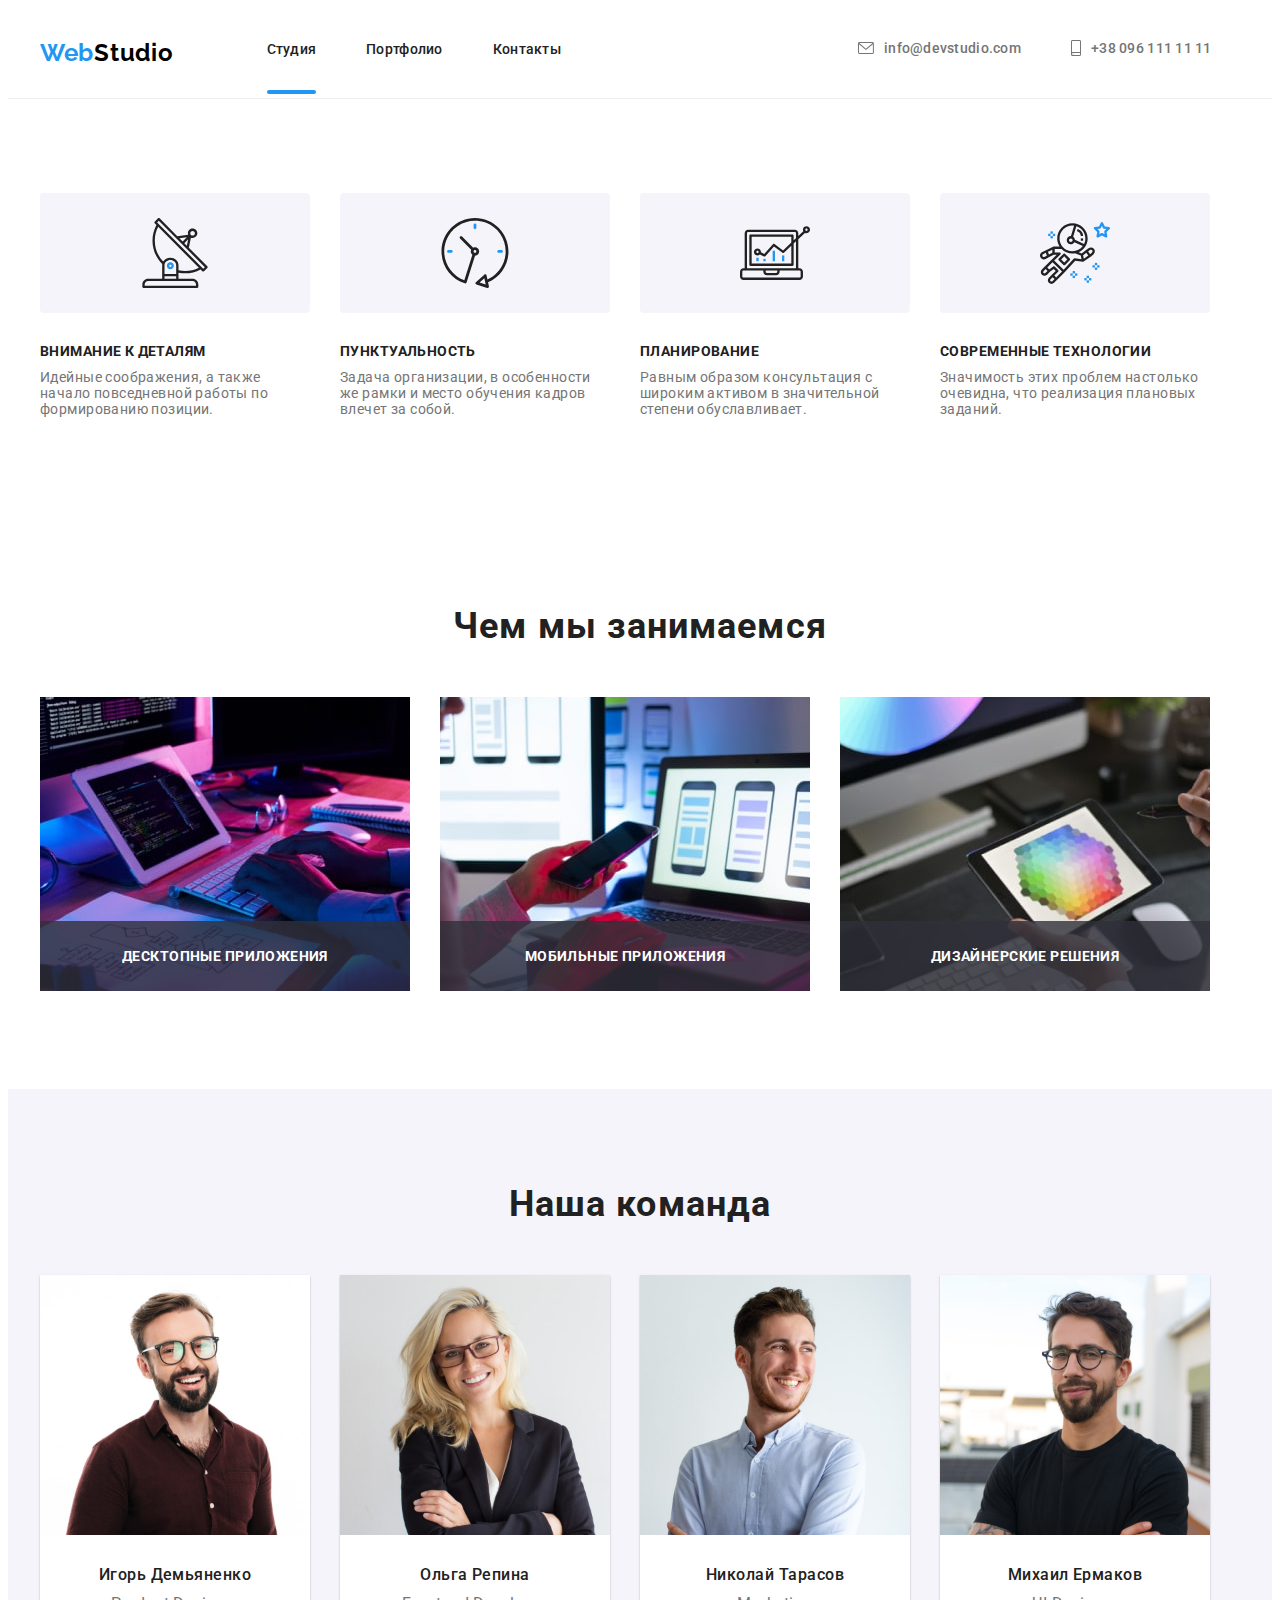
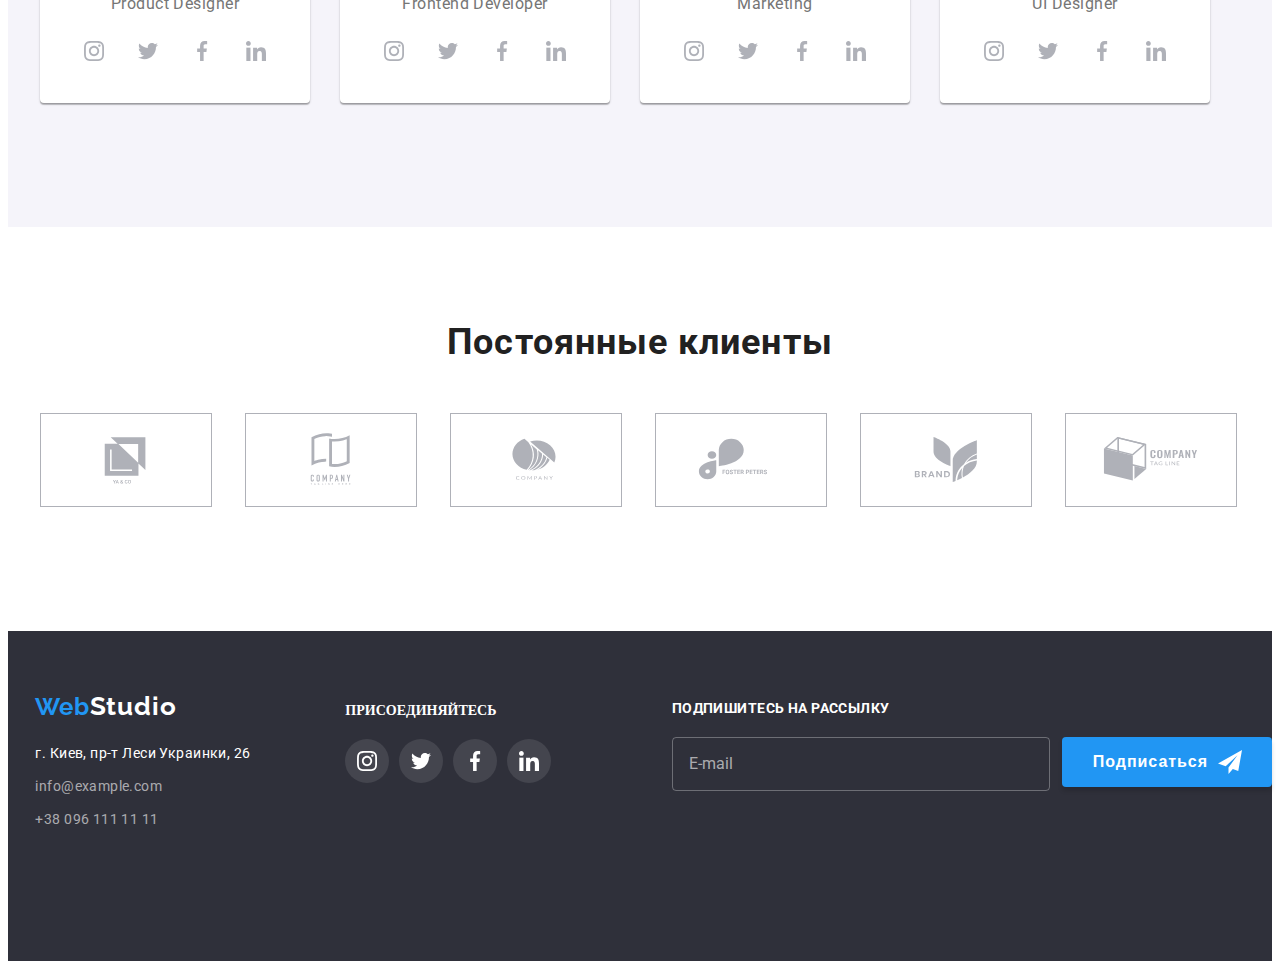
==== commit fb3a5928: "ф" ====
--- a/index.html
+++ b/index.html
@@ -29,7 +29,7 @@
                                 <use href="./images/icons/symbol-defs.svg#icon-envelope"></use>
                             </svg>info@devstudio.com</a>
                         </li>
-                        <li class="connect__contacts"><a href="tel:+38-096-111-11-11" class="connect__link link">
+                        <li class="connect__contacts"><a href="tel:+38-096-111-11-11" class="connect__link tel link">
                             <svg class="connect__icon" width="10" height="16">
                                 <use href="./images/icons/symbol-defs.svg#icon-smartphone"></use>
                             </svg>+38 096 111 11 11</a>
@@ -350,6 +350,7 @@
                 
         </main>
         <footer class="footer">
+            <div class="footer-wrap">
             <div class="container footer-flex">
                 <div>
                     <a href="" class="footer-logo link"><span class="logo-footer-start">Web</span><span class="logo-footer-end">Studio</span></a>
@@ -406,7 +407,7 @@
                         </button>
                     </div>
                 </form>
-              
+            </div>  
         </footer>
         <div class="backdrop is-hidden" data-modal>
             <div class="modal">
--- a/css/main.min.css
+++ b/css/main.min.css
@@ -1 +1 @@
-.list{list-style:none}.link{text-decoration:none}h1,h2,h3,h4,h5,h6,p,ul{margin:0;padding:0}.btn{background:#2196f3;color:#fff;font-weight:700;font-size:16px;line-height:1.87;letter-spacing:.06em;cursor:pointer;border-radius:4px;padding:10px 32px;min-width:200px;margin-left:485px;margin-top:30px}.container{width:100%;padding-left:15px;padding-right:15px;margin-left:auto;margin-right:auto}@media screen and (min-width: 480px){.container{width:480px}}@media screen and (min-width: 768px){.container{width:768px}}@media screen and (min-width: 1200px){.container{width:1200px}}.backdrop{position:fixed;top:0;width:100%;height:100%;background:rgba(0,0,0,.2);-webkit-transition:opacity 500ms,visibility 300ms;transition:opacity 500ms,visibility 300ms}.modal{position:absolute;top:50%;left:50%;-webkit-transform:translate(-50%, -50%);transform:translate(-50%, -50%);width:528px;min-height:581px;background-color:#fff;-webkit-box-shadow:0px 1px 3px rgba(0,0,0,.12),0px 1px 1px rgba(0,0,0,.14),0px 2px 1px rgba(0,0,0,.2);box-shadow:0px 1px 3px rgba(0,0,0,.12),0px 1px 1px rgba(0,0,0,.14),0px 2px 1px rgba(0,0,0,.2);border-radius:4px;padding:40px}.modal-icon-close{position:absolute;top:8px;right:8px;border:1px solid rgba(0,0,0,.1);border-radius:50%;cursor:pointer;position:absolute;width:30px;height:30px;padding:5px;background-color:rgba(0,0,0,0);-webkit-transition-duration:250ms;transition-duration:250ms;-webkit-transition-timing-function:cubic-bezier(0.4, 0, 0.2, 1);transition-timing-function:cubic-bezier(0.4, 0, 0.2, 1)}.modal-icon-close:hover{fill:#2196f3}.form-title{font-family:"Roboto";font-style:normal;font-weight:700;font-size:20px;line-height:1.15;text-align:center;letter-spacing:.03em;color:#212121;margin-bottom:12px}.form-input{width:100%;height:40px;border:1px solid rgba(33,33,33,.2);-webkit-box-sizing:border-box;box-sizing:border-box;border-radius:4px;background-color:rgba(0,0,0,0);cursor:pointer;outline:none;padding-left:32px}.form-input:focus{border-color:#2196f3}.form-label,.form-text{display:block;font-family:"Roboto";font-style:normal;font-weight:400;font-size:12px;line-height:1.16;letter-spacing:.01em;color:#757575;margin-bottom:4px}.input-wrap{position:relative;margin-bottom:12px}.input-icon{position:absolute;top:50%;-webkit-transform:translateY(-50%);transform:translateY(-50%);left:12px}.form-input:focus+.input-icon{fill:#2196f3}.user-text{width:100%;min-height:120px;border:1px solid rgba(33,33,33,.2);border-radius:4px;padding:12px 16px;background-color:rgba(0,0,0,0);cursor:pointer;outline:none;resize:none}.user-text::-webkit-input-placeholder{font-family:"Roboto";font-style:normal;font-weight:400;font-size:14px;line-height:1.14;letter-spacing:.01em;color:rgba(117,117,117,.5)}.user-text::-moz-placeholder{font-family:"Roboto";font-style:normal;font-weight:400;font-size:14px;line-height:1.14;letter-spacing:.01em;color:rgba(117,117,117,.5)}.user-text:-ms-input-placeholder{font-family:"Roboto";font-style:normal;font-weight:400;font-size:14px;line-height:1.14;letter-spacing:.01em;color:rgba(117,117,117,.5)}.user-text::-ms-input-placeholder{font-family:"Roboto";font-style:normal;font-weight:400;font-size:14px;line-height:1.14;letter-spacing:.01em;color:rgba(117,117,117,.5)}.user-text::placeholder{font-family:"Roboto";font-style:normal;font-weight:400;font-size:14px;line-height:1.14;letter-spacing:.01em;color:rgba(117,117,117,.5)}.check-text{margin-top:20px;margin-bottom:30px}.check-text .check-wrap{content:"";width:16px;height:15px;margin-right:8px;border:2px solid #212121;border-radius:2px;display:-webkit-box;display:-ms-flexbox;display:flex;-webkit-box-align:center;-ms-flex-align:center;align-items:center;-webkit-box-pack:center;-ms-flex-pack:center;justify-content:center}.check-text,.check-link{display:-webkit-box;display:-ms-flexbox;display:flex;-webkit-box-align:center;-ms-flex-align:center;align-items:center;-webkit-box-pack:center;-ms-flex-pack:center;justify-content:center;font-family:"Roboto";font-style:normal;font-weight:400;font-size:14px;line-height:24px;letter-spacing:.03em;color:#757575}.icon-check{fill:rgba(0,0,0,0)}.check-link{color:#2196f3}.form-check:checked+.check-text .check-wrap{background-color:#2196f3;border:none}.form-check:checked+.check-text .icon-check{fill:#eee}.modal-btn{display:block;margin:0 auto;border:rgba(0,0,0,0)}.menu__button,.mob-menu__button{display:-webkit-inline-box;display:-ms-inline-flexbox;display:inline-flex;margin:0;padding:0;border:none;background-color:rgba(0,0,0,0);cursor:pointer}.menu__button:hover,.menu__button:focus,.mob-menu__button:hover,.mob-menu__button:focus{fill:#2196f3}@media screen and (min-width: 768px){.menu__button,.mob-menu__button{display:none}}.mob-menu{position:fixed;z-index:2;top:0;left:0;width:100vw;height:100vh;padding:48px 40px;background-color:#fff}.mob-menu .container{display:-webkit-box;display:-ms-flexbox;display:flex;-webkit-box-orient:vertical;-webkit-box-direction:normal;-ms-flex-direction:column;flex-direction:column;height:100%;-webkit-box-pack:justify;-ms-flex-pack:justify;justify-content:space-between;overflow:auto}@media screen and (min-width: 768px){.mob-menu{display:none}}.mob-menu__button{position:absolute;top:10px;right:15px}.mob-menu__item+.mob-menu__item{margin-top:32px}.mob-menu__link{font-family:"Roboto";font-style:normal;font-weight:500;font-size:40px;line-height:1.175;letter-spacing:.02em;color:#212121}.mob-menu__link:hover,.mob-menu__link:focus{color:#2196f3}@media screen and (orientation: landscape){.mob-menu__bottom{margin-top:40px}}.mob-menu-contacts__item+.mob-menu-contacts__item{margin-top:15px}.mob-menu-contacts__link{-webkit-transition-duration:250ms;transition-duration:250ms;-webkit-transition-timing-function:cubic-bezier(0.4, 0, 0.2, 1);transition-timing-function:cubic-bezier(0.4, 0, 0.2, 1);font-family:"Roboto";font-style:normal;font-weight:500;font-size:24px;line-height:28px;letter-spacing:.02em;color:#757575}.mob-menu-contacts__link:hover,.mob-menu-contacts__link:focus{color:#2196f3;font-family:"Roboto";font-style:normal;font-weight:500;font-size:34px;line-height:40px;letter-spacing:.02em}.mob-menu-soc__list{display:-webkit-box;display:-ms-flexbox;display:flex;-ms-flex-wrap:wrap;flex-wrap:wrap;margin-top:64px}@media screen and (orientation: landscape){.mob-menu-soc__list{-webkit-box-pack:space-evenly;-ms-flex-pack:space-evenly;justify-content:space-evenly}}@media screen and (max-width: 479px){.mob-menu-soc__list{-ms-flex-pack:distribute;justify-content:space-around}}.mob-menu-soc__item:not(:last-child){margin-right:10px}@media screen and (max-width: 479px){.mob-menu-soc__item:not(:last-child){margin-right:5px}}.mob-menu-soc__link{color:#2196f3}.mob-menu-soc__link:hover,.mob-menu-soc__link:focus{color:#757575}.mob-menu-soc__link::after{content:"|";color:rgba(33,33,33,.2);margin-left:10px}@media screen and (max-width: 479px){.mob-menu-soc__link{margin-left:5px}}.begin{background-color:#2f303a;background-image:-webkit-gradient(linear, left top, left bottom, from(rgba(47, 48, 58, 0.4)), to(rgba(47, 48, 58, 0.4))),url(../images/work.jpg);background-image:linear-gradient(rgba(47, 48, 58, 0.4), rgba(47, 48, 58, 0.4)),url(../images/work.jpg);background-repeat:no-repeat;background-position:center;block-size:cover;padding-top:200px;padding-bottom:200px}.begin__title{font-family:"Roboto";font-style:normal;font-weight:900;font-size:44px;line-height:1.36;text-align:center;letter-spacing:.06em;text-transform:uppercase;color:#fff;max-width:700px;margin:0 auto}.begin__btn{background:#2196f3;color:#fff;font-weight:700;font-size:16px;line-height:1.87;letter-spacing:.06em;cursor:pointer;border-radius:4px;padding:10px 32px;min-width:200px;margin-left:485px;margin-top:30px}.benefits{padding-top:60px;padding-bottom:60px}@media screen and (min-width: 1200px){.benefits{padding-top:94px;padding-bottom:94px}}.benefits-title{max-width:450px;font-family:"Roboto";font-style:normal;font-weight:700;font-size:14px;line-height:16/14;letter-spacing:.03em;text-transform:uppercase;color:#212121;margin-bottom:10px;text-align:center}@media screen and (min-width: 768px){.benefits-title{width:354px;text-align:left}}@media screen and (min-width: 1200px){.benefits-title{width:270px}}@media screen and (min-width: 768px){.benefits-list{display:-webkit-box;display:-ms-flexbox;display:flex;-ms-flex-wrap:wrap;flex-wrap:wrap;margin-bottom:-30px;margin-right:-30px}}.benefits-item:not(:last-child){margin-bottom:30px}@media screen and (min-width: 768px){.benefits-item:not(:last-child){margin-right:30px}}.benefits-text{font-family:"Roboto";font-style:normal;font-weight:400;font-size:14px;line-height:24/14;letter-spacing:.03em;color:#757575;max-width:450px}@media screen and (min-width: 768px){.benefits-text{width:354px}}@media screen and (min-width: 1200px){.benefits-text{width:270px}}.background-icon{background-color:#f5f4fa;border-radius:4px;margin-bottom:30px;max-width:450px;height:120px;display:-webkit-box;display:-ms-flexbox;display:flex;-webkit-box-align:center;-ms-flex-align:center;align-items:center;-webkit-box-pack:center;-ms-flex-pack:center;justify-content:center}@media screen and (min-width: 768px){.background-icon{width:354px}}@media screen and (min-width: 1200px){.background-icon{width:270px}}.benefits-icon{display:-webkit-box;display:-ms-flexbox;display:flex;-webkit-box-align:center;-ms-flex-align:center;align-items:center;-webkit-box-pack:center;-ms-flex-pack:center;justify-content:center}.clients{padding-top:60px;padding-bottom:60px}@media screen and (min-width: 1200px){.clients{padding-top:94px;padding-bottom:94px}}.clients-icon{fill:#afb1b8}.clients-link:hover .clients-icon{fill:#2196f3}.clients-link:focus .clients-icon{fill:#2196f3}.clients-title{font-family:"Roboto";font-style:normal;font-weight:700;font-size:36px;line-height:1.17;text-align:center;letter-spacing:.03em;color:#212121}.clients-list{display:-webkit-box;display:-ms-flexbox;display:flex;margin-top:50px;-ms-flex-wrap:wrap;flex-wrap:wrap;-webkit-box-pack:center;-ms-flex-pack:center;justify-content:center;margin-bottom:-30px;margin-left:-30px}@media screen and (min-width: 1200px){.clients-list{margin-bottom:0;-ms-flex-wrap:nowrap;flex-wrap:nowrap}}.clients-item{width:calc(50% - 30px);margin-bottom:30px;margin-left:30px}@media screen and (min-width: 768px){.clients-item{width:calc(33.3333333333% - 30px)}}@media screen and (min-width: 1200px){.clients-item{width:100%}}.clients-link{max-width:210px;height:92px;border:1px solid #afb1b8;display:-webkit-box;display:-ms-flexbox;display:flex;-webkit-box-align:center;-ms-flex-align:center;align-items:center;-webkit-box-pack:center;-ms-flex-pack:center;justify-content:center;-webkit-transition-duration:250ms;transition-duration:250ms;-webkit-transition-timing-function:cubic-bezier(0.4, 0, 0.2, 1);transition-timing-function:cubic-bezier(0.4, 0, 0.2, 1)}.clients-link:hover{border-color:#2196f3}.clients-link:focus{border-color:#2196f3}@media screen and (min-width: 768px){.clients-link{max-width:226px}}@media screen and (min-width: 1200px){.clients-link{width:170px}}.footer{background:#2f303a;padding-top:60px;padding-bottom:60px}@media screen and (min-width: 768px){.footer-flex{display:-webkit-box;display:-ms-flexbox;display:flex;-webkit-box-align:baseline;-ms-flex-align:baseline;align-items:baseline;-ms-flex-pack:distribute;justify-content:space-around;margin-bottom:60px}}@media screen and (min-width: 1200px){.footer-flex{display:-webkit-box;display:-ms-flexbox;display:flex;-webkit-box-align:baseline;-ms-flex-align:baseline;align-items:baseline}}.footer-logo{display:block;margin-bottom:20px;text-align:center}@media screen and (min-width: 1200px){.footer-logo{text-align:left}}.footer-position{font-family:"Roboto";font-style:normal;font-weight:400;font-size:14px;line-height:1.71;letter-spacing:.03em;color:#fff;display:block;text-align:center}.footer-item:not(:last-child){margin-bottom:8px}.footer-link{font-family:"Roboto";font-style:normal;font-weight:400;font-size:14px;line-height:1.71;letter-spacing:.03em;color:rgba(255,255,255,.6);text-align:center;display:block}.join{margin-top:60px;margin-bottom:60px}@media screen and (min-width: 768px){.join{margin-top:0;margin-bottom:0}}@media screen and (min-width: 1200px){.join{margin-left:70px}}.join-title{font-size:14px;line-height:1.14;text-transform:uppercase;color:#fff;margin-bottom:20px;text-align:center}@media screen and (min-width: 1200px){.join-title{text-align:left}}.join-list{display:-webkit-box;display:-ms-flexbox;display:flex;-webkit-box-pack:center;-ms-flex-pack:center;justify-content:center;-webkit-box-align:center;-ms-flex-align:center;align-items:center}.join-item+.join-item{margin-left:10px}.join-link{width:44px;height:44px;background-color:rgba(255,255,255,.1);border-radius:50%;display:-webkit-box;display:-ms-flexbox;display:flex;-webkit-box-pack:center;-ms-flex-pack:center;justify-content:center;-webkit-box-align:center;-ms-flex-align:center;align-items:center;fill:#fff;-webkit-transition-duration:250ms;transition-duration:250ms;-webkit-transition-timing-function:cubic-bezier(0.4, 0, 0.2, 1);transition-timing-function:cubic-bezier(0.4, 0, 0.2, 1)}.join-link:hover{background-color:#2196f3}.join-link:focus{background-color:#2196f3}@media screen and (min-width: 1200px){.subscribe{margin-left:auto}}.subscribe-title{display:block;font-family:"Roboto";font-style:normal;font-weight:700;font-size:14px;line-height:1.14;letter-spacing:.03em;text-transform:uppercase;color:#fff;margin-bottom:20px;text-align:center}@media screen and (min-width: 1200px){.subscribe-title{text-align:left}}.subscribe-cont{display:block}.subscribe-input{width:100%;height:50px;background-color:rgba(0,0,0,0);outline:none;border:1px solid rgba(255,255,255,.3);border-radius:4px;color:rgba(255,255,255,.6);margin-bottom:20px}.subscribe-input::-webkit-input-placeholder{font-family:"Roboto";font-style:normal;font-weight:400;font-size:16px;line-height:1.25;color:rgba(255,255,255,.6)}.subscribe-input::-moz-placeholder{font-family:"Roboto";font-style:normal;font-weight:400;font-size:16px;line-height:1.25;color:rgba(255,255,255,.6)}.subscribe-input:-ms-input-placeholder{font-family:"Roboto";font-style:normal;font-weight:400;font-size:16px;line-height:1.25;color:rgba(255,255,255,.6)}.subscribe-input::-ms-input-placeholder{font-family:"Roboto";font-style:normal;font-weight:400;font-size:16px;line-height:1.25;color:rgba(255,255,255,.6)}.subscribe-input::placeholder{font-family:"Roboto";font-style:normal;font-weight:400;font-size:16px;line-height:1.25;color:rgba(255,255,255,.6)}@media screen and (min-width: 768px){.subscribe-input{display:block;width:450px;margin-left:auto;margin-right:auto}}@media screen and (min-width: 1200px){.subscribe-input{display:inline;padding-left:16px;width:358px}}.subscribe-btn{display:block;margin-left:auto;margin-right:auto;padding-left:29px;padding-right:28px;padding-top:10px;padding-bottom:10px;background:#2196f3;color:#fff;font-weight:700;font-size:16px;line-height:1.87;letter-spacing:.06em;cursor:pointer;border-color:rgba(0,0,0,0);border-radius:4px;fill:#fff;-webkit-box-shadow:0px 4px 4px rgba(0,0,0,.15);box-shadow:0px 4px 4px rgba(0,0,0,.15)}@media screen and (min-width: 1200px){.subscribe-btn{display:-webkit-box;display:-ms-flexbox;display:flex;-webkit-box-pack:center;-ms-flex-pack:center;justify-content:center;-webkit-box-align:center;-ms-flex-align:center;align-items:center;padding-left:29px;padding-right:28px;padding-top:10px;padding-bottom:10px;margin-left:12px}}.subscribe-send{vertical-align:middle}@media screen and (min-width: 1200px){.subscribe-send{margin-left:10px}}.logo-footer-start{font-family:"Raleway";font-style:normal;font-weight:700;font-size:24px;line-height:1.17;text-align:center;letter-spacing:.03em;color:#2196f3}.logo-footer-end{font-family:"Raleway";font-style:normal;font-weight:700;font-size:26px;line-height:1.19;letter-spacing:.03em;color:#fff}.header{background-color:#fff;border-bottom:1px solid #ececec}.header__wrap{display:-webkit-box;display:-ms-flexbox;display:flex;-webkit-box-align:center;-ms-flex-align:center;align-items:center}.header-list__item:not(:last-child){margin-right:50px}.nav{display:none}@media screen and (min-width: 768px){.nav{display:-webkit-box;display:-ms-flexbox;display:flex;-webkit-box-orient:horizontal;-webkit-box-direction:normal;-ms-flex-direction:row;flex-direction:row}}@media screen and (min-width: 768px){.header-list{display:-webkit-box;display:-ms-flexbox;display:flex;padding-top:32px;padding-bottom:32px;margin-left:88px}}@media screen and (min-width: 1200px){.header-list{margin-left:93px}}.active::after{content:"";display:block;position:relative;bottom:-32px;height:4px;border-radius:2px;background-color:#2196f3}.header-hero__link{font-family:"Roboto";font-style:normal;font-weight:500;font-size:14px;line-height:1.14;letter-spacing:.02em;color:#212121;-webkit-transition-duration:250ms;transition-duration:250ms;-webkit-transition-timing-function:cubic-bezier(0.4, 0, 0.2, 1);transition-timing-function:cubic-bezier(0.4, 0, 0.2, 1)}.header-hero__link:hover{color:#2196f3}.header-hero__link:focus{color:#2196f3}.connect__link{font-family:"Roboto";font-style:normal;font-weight:500;font-size:12px;line-height:1.17px;letter-spacing:.02em;color:#757575;-webkit-transition-duration:250ms;transition-duration:250ms;-webkit-transition-timing-function:cubic-bezier(0.4, 0, 0.2, 1);transition-timing-function:cubic-bezier(0.4, 0, 0.2, 1)}@media screen and (min-width: 1200px){.connect__link{font-size:14px;line-height:16px}}.connect__link:hover{color:#2196f3}.connect__link:focus{color:#2196f3}.connect{display:block;padding-top:21px;margin-left:84px}@media screen and (min-width: 1200px){.connect{display:-webkit-box;display:-ms-flexbox;display:flex;padding-top:32px;padding-bottom:32px;margin-left:305px}}@media screen and (min-width: 1200px){.connect__contacts:not(:last-child){margin-right:50px;margin-bottom:0}}.connect__icon{margin-right:8px;fill:currentColor;vertical-align:middle}@media screen and (min-width: 1200px){.connect__icon{margin-right:10px}}.logo{padding-top:16px;padding-bottom:16px;font-family:"Raleway";font-style:normal;font-weight:700;font-size:24px;line-height:1.16;letter-spacing:.03em;margin-right:auto}@media screen and (min-width: 1200px){.logo{margin-right:0;font-weight:700;font-size:24px;line-height:1.19;letter-spacing:.03em}}.logo-start{color:#2196f3}.logo-end{color:#000}.team{background-color:#f5f4fa;padding-top:60px;padding-bottom:60px}@media screen and (min-width: 1200px){.team{padding-top:94px;padding-bottom:94px}}@media screen and (min-width: 768px){.team-list{display:-webkit-box;display:-ms-flexbox;display:flex;-ms-flex-wrap:wrap;flex-wrap:wrap}}.team-title{font-family:"Roboto";font-style:normal;font-weight:700;font-size:36px;line-height:1.17;text-align:center;letter-spacing:.03em;color:#212121;margin-bottom:50px}.team-item{max-width:450px;margin-bottom:30px;background-color:#fff;border-radius:0px 0px 4px 4px;-webkit-box-shadow:0px 1px 3px rgba(0,0,0,.12),0px 1px 1px rgba(0,0,0,.14),0px 2px 1px rgba(0,0,0,.2);box-shadow:0px 1px 3px rgba(0,0,0,.12),0px 1px 1px rgba(0,0,0,.14),0px 2px 1px rgba(0,0,0,.2)}@media screen and (min-width: 768px)and (max-width: 1199px){.team-item{width:354px;-ms-flex-preferred-size:calc(50% - 30px);flex-basis:calc(50% - 30px);margin-right:30px;margin-bottom:30px}.team-item:nth-child(2n){margin-right:-30px}.team-item:nth-child(3){margin-bottom:0px}.team-item:nth-child(4){margin-bottom:0px}}@media screen and (min-width: 1200px){.team-item{margin-right:30px;width:270px;-ms-flex-preferred-size:calc(25% - 30px);flex-basis:calc(25% - 30px)}.team-item:nth-child(4){margin-right:-30px}}.team-name{font-family:"Roboto";font-style:normal;font-weight:500;font-size:16px;line-height:1.19;text-align:center;letter-spacing:.03em;color:#212121;margin-bottom:10px}.team-position{font-family:"Roboto";font-style:normal;font-weight:400;font-size:16px;line-height:1.19;text-align:center;letter-spacing:.03em;color:#757575;margin-bottom:16px}.team-img{display:block;max-width:100%;height:auto}.team-margin{text-align:center;padding:30px}.team-soc-list{display:-webkit-box;display:-ms-flexbox;display:flex;-webkit-box-pack:center;-ms-flex-pack:center;justify-content:center}.team-soc-item+.team-soc-item{margin-left:10px}.team-soc-icon{fill:#afb1b8;-webkit-transition-duration:250ms;transition-duration:250ms;-webkit-transition-timing-function:cubic-bezier(0.4, 0, 0.2, 1);transition-timing-function:cubic-bezier(0.4, 0, 0.2, 1)}.team-soc-link{width:44px;height:44px;border-radius:50%;display:-webkit-box;display:-ms-flexbox;display:flex;-webkit-box-align:center;-ms-flex-align:center;align-items:center;-webkit-box-pack:center;-ms-flex-pack:center;justify-content:center;-webkit-transition-duration:250ms;transition-duration:250ms;-webkit-transition-timing-function:cubic-bezier(0.4, 0, 0.2, 1);transition-timing-function:cubic-bezier(0.4, 0, 0.2, 1)}.team-soc-link:hover{background-color:#2196f3}.team-soc-link:focus{background-color:#2196f3}.team-soc-link:focus .team-soc-icon{fill:#fff}.team-soc-link:hover .team-soc-icon{fill:#fff}.work{display:none;padding-top:94px;padding-bottom:94px}@media screen and (min-width: 1200px){.work{display:-webkit-box;display:-ms-flexbox;display:flex}}.work__title{font-family:"Roboto";font-style:normal;font-weight:700;font-size:36px;line-height:1.17;text-align:center;letter-spacing:.03em;color:#212121;margin-bottom:50px}.work-list{display:-webkit-box;display:-ms-flexbox;display:flex}.work-list__item{-ms-flex-preferred-size:calc(33.3333333333% - 30px);flex-basis:calc(33.3333333333% - 30px);margin-right:30px;position:relative}.last{margin-right:-30px}.text-wrap{position:absolute;top:0;left:0;background-color:rgba(47,48,58,.8);top:224px;display:block;min-width:370px}.work-list__text{padding-top:27px;padding-bottom:27px;font-family:"Roboto";font-style:normal;font-weight:700;font-size:14px;line-height:16px;text-align:center;letter-spacing:.03em;text-transform:uppercase;color:#fff}.is-hidden{opacity:0;pointer-events:none;visibility:hidden}.visually-hidden{position:absolute;white-space:nowrap;width:1px;height:1px;overflow:hidden;border:0;padding:0;clip:rect(0 0 0 0);-webkit-clip-path:inset(50%);clip-path:inset(50%);margin:-1px}/*# sourceMappingURL=main.min.css.map */+.list{list-style:none}.link{text-decoration:none}h1,h2,h3,h4,h5,h6,p,ul{margin:0;padding:0}.btn{background:#2196f3;color:#fff;font-weight:700;font-size:16px;line-height:1.87;letter-spacing:.06em;cursor:pointer;border-radius:4px;padding:10px 32px;min-width:200px;margin-left:485px;margin-top:30px}.container{width:100%;padding-left:15px;padding-right:15px;margin-left:auto;margin-right:auto}@media screen and (min-width: 480px){.container{width:480px}}@media screen and (min-width: 768px){.container{width:768px}}@media screen and (min-width: 1200px){.container{width:1200px}}.backdrop{position:fixed;top:0;width:100%;height:100%;background:rgba(0,0,0,.2);-webkit-transition:opacity 500ms,visibility 300ms;transition:opacity 500ms,visibility 300ms}.modal{position:absolute;top:50%;left:50%;-webkit-transform:translate(-50%, -50%);transform:translate(-50%, -50%);width:528px;min-height:581px;background-color:#fff;-webkit-box-shadow:0px 1px 3px rgba(0,0,0,.12),0px 1px 1px rgba(0,0,0,.14),0px 2px 1px rgba(0,0,0,.2);box-shadow:0px 1px 3px rgba(0,0,0,.12),0px 1px 1px rgba(0,0,0,.14),0px 2px 1px rgba(0,0,0,.2);border-radius:4px;padding:40px}.modal-icon-close{position:absolute;top:8px;right:8px;border:1px solid rgba(0,0,0,.1);border-radius:50%;cursor:pointer;position:absolute;width:30px;height:30px;padding:5px;background-color:rgba(0,0,0,0);-webkit-transition-duration:250ms;transition-duration:250ms;-webkit-transition-timing-function:cubic-bezier(0.4, 0, 0.2, 1);transition-timing-function:cubic-bezier(0.4, 0, 0.2, 1)}.modal-icon-close:hover{fill:#2196f3}.form-title{font-family:"Roboto";font-style:normal;font-weight:700;font-size:20px;line-height:1.15;text-align:center;letter-spacing:.03em;color:#212121;margin-bottom:12px}.form-input{width:100%;height:40px;border:1px solid rgba(33,33,33,.2);-webkit-box-sizing:border-box;box-sizing:border-box;border-radius:4px;background-color:rgba(0,0,0,0);cursor:pointer;outline:none;padding-left:32px}.form-input:focus{border-color:#2196f3}.form-label,.form-text{display:block;font-family:"Roboto";font-style:normal;font-weight:400;font-size:12px;line-height:1.16;letter-spacing:.01em;color:#757575;margin-bottom:4px}.input-wrap{position:relative;margin-bottom:12px}.input-icon{position:absolute;top:50%;-webkit-transform:translateY(-50%);transform:translateY(-50%);left:12px}.form-input:focus+.input-icon{fill:#2196f3}.user-text{width:100%;min-height:120px;border:1px solid rgba(33,33,33,.2);border-radius:4px;padding:12px 16px;background-color:rgba(0,0,0,0);cursor:pointer;outline:none;resize:none}.user-text::-webkit-input-placeholder{font-family:"Roboto";font-style:normal;font-weight:400;font-size:14px;line-height:1.14;letter-spacing:.01em;color:rgba(117,117,117,.5)}.user-text::-moz-placeholder{font-family:"Roboto";font-style:normal;font-weight:400;font-size:14px;line-height:1.14;letter-spacing:.01em;color:rgba(117,117,117,.5)}.user-text:-ms-input-placeholder{font-family:"Roboto";font-style:normal;font-weight:400;font-size:14px;line-height:1.14;letter-spacing:.01em;color:rgba(117,117,117,.5)}.user-text::-ms-input-placeholder{font-family:"Roboto";font-style:normal;font-weight:400;font-size:14px;line-height:1.14;letter-spacing:.01em;color:rgba(117,117,117,.5)}.user-text::placeholder{font-family:"Roboto";font-style:normal;font-weight:400;font-size:14px;line-height:1.14;letter-spacing:.01em;color:rgba(117,117,117,.5)}.check-text{margin-top:20px;margin-bottom:30px}.check-text .check-wrap{content:"";width:16px;height:15px;margin-right:8px;border:2px solid #212121;border-radius:2px;display:-webkit-box;display:-ms-flexbox;display:flex;-webkit-box-align:center;-ms-flex-align:center;align-items:center;-webkit-box-pack:center;-ms-flex-pack:center;justify-content:center}.check-text,.check-link{display:-webkit-box;display:-ms-flexbox;display:flex;-webkit-box-align:center;-ms-flex-align:center;align-items:center;-webkit-box-pack:center;-ms-flex-pack:center;justify-content:center;font-family:"Roboto";font-style:normal;font-weight:400;font-size:14px;line-height:24px;letter-spacing:.03em;color:#757575}.icon-check{fill:rgba(0,0,0,0)}.check-link{color:#2196f3}.form-check:checked+.check-text .check-wrap{background-color:#2196f3;border:none}.form-check:checked+.check-text .icon-check{fill:#eee}.modal-btn{display:block;margin:0 auto;border:rgba(0,0,0,0)}.menu__button,.mob-menu__button{display:-webkit-inline-box;display:-ms-inline-flexbox;display:inline-flex;margin:0;padding:0;border:none;background-color:rgba(0,0,0,0);cursor:pointer}.menu__button:hover,.menu__button:focus,.mob-menu__button:hover,.mob-menu__button:focus{fill:#2196f3}@media screen and (min-width: 768px){.menu__button,.mob-menu__button{display:none}}.mob-menu{position:fixed;z-index:2;top:0;left:0;width:100vw;height:100vh;padding:48px 40px;background-color:#fff}.mob-menu .container{display:-webkit-box;display:-ms-flexbox;display:flex;-webkit-box-orient:vertical;-webkit-box-direction:normal;-ms-flex-direction:column;flex-direction:column;height:100%;-webkit-box-pack:justify;-ms-flex-pack:justify;justify-content:space-between;overflow:auto}@media screen and (min-width: 768px){.mob-menu{display:none}}.mob-menu__button{position:absolute;top:10px;right:15px}.mob-menu__item+.mob-menu__item{margin-top:32px}.mob-menu__link{font-family:"Roboto";font-style:normal;font-weight:500;font-size:40px;line-height:1.175;letter-spacing:.02em;color:#212121}.mob-menu__link:hover,.mob-menu__link:focus{color:#2196f3}@media screen and (orientation: landscape){.mob-menu__bottom{margin-top:40px}}.mob-menu-contacts__item+.mob-menu-contacts__item{margin-top:15px}.mob-menu-contacts__link{-webkit-transition-duration:250ms;transition-duration:250ms;-webkit-transition-timing-function:cubic-bezier(0.4, 0, 0.2, 1);transition-timing-function:cubic-bezier(0.4, 0, 0.2, 1);font-family:"Roboto";font-style:normal;font-weight:500;font-size:24px;line-height:28px;letter-spacing:.02em;color:#757575}.mob-menu-contacts__link:hover,.mob-menu-contacts__link:focus{color:#2196f3;font-family:"Roboto";font-style:normal;font-weight:500;font-size:34px;line-height:40px;letter-spacing:.02em}.mob-menu-soc__list{display:-webkit-box;display:-ms-flexbox;display:flex;-ms-flex-wrap:wrap;flex-wrap:wrap;margin-top:64px}@media screen and (orientation: landscape){.mob-menu-soc__list{-webkit-box-pack:space-evenly;-ms-flex-pack:space-evenly;justify-content:space-evenly}}@media screen and (max-width: 479px){.mob-menu-soc__list{-ms-flex-pack:distribute;justify-content:space-around}}.mob-menu-soc__item:not(:last-child){margin-right:10px}@media screen and (max-width: 479px){.mob-menu-soc__item:not(:last-child){margin-right:5px}}.mob-menu-soc__link{color:#2196f3}.mob-menu-soc__link:hover,.mob-menu-soc__link:focus{color:#757575}.mob-menu-soc__link::after{content:"|";color:rgba(33,33,33,.2);margin-left:10px}@media screen and (max-width: 479px){.mob-menu-soc__link{margin-left:5px}}.begin{background-color:#2f303a;background-image:-webkit-gradient(linear, left top, left bottom, from(rgba(47, 48, 58, 0.4)), to(rgba(47, 48, 58, 0.4))),url(../images/work.jpg);background-image:linear-gradient(rgba(47, 48, 58, 0.4), rgba(47, 48, 58, 0.4)),url(../images/work.jpg);background-repeat:no-repeat;background-position:center;block-size:cover;padding-top:200px;padding-bottom:200px}.begin__title{font-family:"Roboto";font-style:normal;font-weight:900;font-size:44px;line-height:1.36;text-align:center;letter-spacing:.06em;text-transform:uppercase;color:#fff;max-width:700px;margin:0 auto}.begin__btn{background:#2196f3;color:#fff;font-weight:700;font-size:16px;line-height:1.87;letter-spacing:.06em;cursor:pointer;border-radius:4px;padding:10px 32px;min-width:200px;margin-left:485px;margin-top:30px}.benefits{padding-top:60px;padding-bottom:60px}@media screen and (min-width: 1200px){.benefits{padding-top:94px;padding-bottom:94px}}.benefits-title{max-width:450px;font-family:"Roboto";font-style:normal;font-weight:700;font-size:14px;line-height:16/14;letter-spacing:.03em;text-transform:uppercase;color:#212121;margin-bottom:10px;text-align:center}@media screen and (min-width: 768px){.benefits-title{width:354px;text-align:left}}@media screen and (min-width: 1200px){.benefits-title{width:270px}}@media screen and (min-width: 768px){.benefits-list{display:-webkit-box;display:-ms-flexbox;display:flex;-ms-flex-wrap:wrap;flex-wrap:wrap;margin-bottom:-30px;margin-right:-30px}}.benefits-item:not(:last-child){margin-bottom:30px}@media screen and (min-width: 768px){.benefits-item:not(:last-child){margin-right:30px}}.benefits-text{font-family:"Roboto";font-style:normal;font-weight:400;font-size:14px;line-height:24/14;letter-spacing:.03em;color:#757575;max-width:450px}@media screen and (min-width: 768px){.benefits-text{width:354px}}@media screen and (min-width: 1200px){.benefits-text{width:270px}}.background-icon{background-color:#f5f4fa;border-radius:4px;margin-bottom:30px;max-width:450px;height:120px;display:-webkit-box;display:-ms-flexbox;display:flex;-webkit-box-align:center;-ms-flex-align:center;align-items:center;-webkit-box-pack:center;-ms-flex-pack:center;justify-content:center}@media screen and (min-width: 768px){.background-icon{width:354px}}@media screen and (min-width: 1200px){.background-icon{width:270px}}.benefits-icon{display:-webkit-box;display:-ms-flexbox;display:flex;-webkit-box-align:center;-ms-flex-align:center;align-items:center;-webkit-box-pack:center;-ms-flex-pack:center;justify-content:center}.clients{padding-top:60px;padding-bottom:60px}@media screen and (min-width: 1200px){.clients{padding-top:94px;padding-bottom:94px}}.clients-icon{fill:#afb1b8}.clients-link:hover .clients-icon{fill:#2196f3}.clients-link:focus .clients-icon{fill:#2196f3}.clients-title{font-family:"Roboto";font-style:normal;font-weight:700;font-size:36px;line-height:1.17;text-align:center;letter-spacing:.03em;color:#212121}.clients-list{display:-webkit-box;display:-ms-flexbox;display:flex;margin-top:50px;-ms-flex-wrap:wrap;flex-wrap:wrap;-webkit-box-pack:center;-ms-flex-pack:center;justify-content:center;margin-bottom:-30px;margin-left:-30px}@media screen and (min-width: 1200px){.clients-list{margin-bottom:0;-ms-flex-wrap:nowrap;flex-wrap:nowrap}}.clients-item{width:calc(50% - 30px);margin-bottom:30px;margin-left:30px}@media screen and (min-width: 768px){.clients-item{width:calc(33.3333333333% - 30px)}}@media screen and (min-width: 1200px){.clients-item{width:100%}}.clients-link{max-width:210px;height:92px;border:1px solid #afb1b8;display:-webkit-box;display:-ms-flexbox;display:flex;-webkit-box-align:center;-ms-flex-align:center;align-items:center;-webkit-box-pack:center;-ms-flex-pack:center;justify-content:center;-webkit-transition-duration:250ms;transition-duration:250ms;-webkit-transition-timing-function:cubic-bezier(0.4, 0, 0.2, 1);transition-timing-function:cubic-bezier(0.4, 0, 0.2, 1)}.clients-link:hover{border-color:#2196f3}.clients-link:focus{border-color:#2196f3}@media screen and (min-width: 768px){.clients-link{max-width:226px}}@media screen and (min-width: 1200px){.clients-link{width:170px}}.footer{background:#2f303a;padding-top:60px;padding-bottom:60px}@media screen and (min-width: 768px){.footer-flex{display:-webkit-box;display:-ms-flexbox;display:flex;-webkit-box-align:baseline;-ms-flex-align:baseline;align-items:baseline;-ms-flex-pack:distribute;justify-content:space-around;margin-bottom:60px}}@media screen and (min-width: 1200px){.footer-flex{display:-webkit-box;display:-ms-flexbox;display:flex;-webkit-box-align:baseline;-ms-flex-align:baseline;align-items:baseline}}@media screen and (min-width: 1200px){.footer-wrap{display:-webkit-box;display:-ms-flexbox;display:flex}}.footer-logo{display:block;margin-bottom:20px;text-align:center}@media screen and (min-width: 1200px){.footer-logo{text-align:left}}.footer-position{font-family:"Roboto";font-style:normal;font-weight:400;font-size:14px;line-height:1.71;letter-spacing:.03em;color:#fff;display:block;text-align:center}@media screen and (min-width: 1200px){.footer-position{text-align:left}}@media screen and (min-width: 768px)and (max-width: 1199px){.footer-item:not(:last-child){margin-bottom:8px}}@media screen and (min-width: 1200px){.footer-item{display:block;margin-bottom:9px}}.footer-link{font-family:"Roboto";font-style:normal;font-weight:400;font-size:14px;line-height:1.71;letter-spacing:.03em;color:rgba(255,255,255,.6);text-align:center;display:block}@media screen and (min-width: 1200px){.footer-link{text-align:left}}.join{margin-top:60px;margin-bottom:60px}@media screen and (min-width: 768px){.join{margin-top:0;margin-bottom:0}}@media screen and (min-width: 1200px){.join{margin-left:70px}}.join-title{font-size:14px;line-height:1.14;text-transform:uppercase;color:#fff;margin-bottom:20px;text-align:center}@media screen and (min-width: 1200px){.join-title{text-align:left}}.join-list{display:-webkit-box;display:-ms-flexbox;display:flex;-webkit-box-pack:center;-ms-flex-pack:center;justify-content:center;-webkit-box-align:center;-ms-flex-align:center;align-items:center}.join-item+.join-item{margin-left:10px}.join-link{width:44px;height:44px;background-color:rgba(255,255,255,.1);border-radius:50%;display:-webkit-box;display:-ms-flexbox;display:flex;-webkit-box-pack:center;-ms-flex-pack:center;justify-content:center;-webkit-box-align:center;-ms-flex-align:center;align-items:center;fill:#fff;-webkit-transition-duration:250ms;transition-duration:250ms;-webkit-transition-timing-function:cubic-bezier(0.4, 0, 0.2, 1);transition-timing-function:cubic-bezier(0.4, 0, 0.2, 1)}.join-link:hover{background-color:#2196f3}.join-link:focus{background-color:#2196f3}@media screen and (min-width: 1200px){.subscribe{margin-left:93px;padding-top:10px}}.subscribe-title{display:block;font-family:"Roboto";font-style:normal;font-weight:700;font-size:14px;line-height:1.14;letter-spacing:.03em;text-transform:uppercase;color:#fff;margin-bottom:20px;text-align:center}@media screen and (min-width: 1200px){.subscribe-title{text-align:left;display:-webkit-box;display:-ms-flexbox;display:flex}}.subscribe-cont{display:block}@media screen and (min-width: 1200px){.subscribe-cont{display:-webkit-box;display:-ms-flexbox;display:flex}}.subscribe-input{width:100%;height:50px;background-color:rgba(0,0,0,0);outline:none;border:1px solid rgba(255,255,255,.3);border-radius:4px;color:rgba(255,255,255,.6);margin-bottom:20px}.subscribe-input::-webkit-input-placeholder{font-family:"Roboto";font-style:normal;font-weight:400;font-size:16px;line-height:1.25;color:rgba(255,255,255,.6)}.subscribe-input::-moz-placeholder{font-family:"Roboto";font-style:normal;font-weight:400;font-size:16px;line-height:1.25;color:rgba(255,255,255,.6)}.subscribe-input:-ms-input-placeholder{font-family:"Roboto";font-style:normal;font-weight:400;font-size:16px;line-height:1.25;color:rgba(255,255,255,.6)}.subscribe-input::-ms-input-placeholder{font-family:"Roboto";font-style:normal;font-weight:400;font-size:16px;line-height:1.25;color:rgba(255,255,255,.6)}.subscribe-input::placeholder{font-family:"Roboto";font-style:normal;font-weight:400;font-size:16px;line-height:1.25;color:rgba(255,255,255,.6)}@media screen and (min-width: 768px){.subscribe-input{display:block;width:450px;margin-left:auto;margin-right:auto}}@media screen and (min-width: 1200px){.subscribe-input{display:inline;padding-left:16px;width:358px}}.subscribe-btn{display:block;margin-left:auto;margin-right:auto;padding-left:29px;padding-right:28px;padding-top:10px;padding-bottom:10px;background:#2196f3;color:#fff;font-weight:700;font-size:16px;line-height:1.87;letter-spacing:.06em;cursor:pointer;border-color:rgba(0,0,0,0);border-radius:4px;fill:#fff;-webkit-box-shadow:0px 4px 4px rgba(0,0,0,.15);box-shadow:0px 4px 4px rgba(0,0,0,.15)}@media screen and (min-width: 1200px){.subscribe-btn{height:50px;display:-webkit-box;display:-ms-flexbox;display:flex;-webkit-box-pack:center;-ms-flex-pack:center;justify-content:center;-webkit-box-align:center;-ms-flex-align:center;align-items:center;margin-left:12px}}.subscribe-send{vertical-align:middle}@media screen and (min-width: 1200px){.subscribe-send{margin-left:10px}}.logo-footer-start{font-family:"Raleway";font-style:normal;font-weight:700;font-size:24px;line-height:1.17;text-align:center;letter-spacing:.03em;color:#2196f3}.logo-footer-end{font-family:"Raleway";font-style:normal;font-weight:700;font-size:26px;line-height:1.19;letter-spacing:.03em;color:#fff}.header{background-color:#fff;border-bottom:1px solid #ececec}.header__wrap{display:-webkit-box;display:-ms-flexbox;display:flex;-webkit-box-align:center;-ms-flex-align:center;align-items:center}.header-list__item:not(:last-child){margin-right:50px}.nav{display:none}@media screen and (min-width: 768px){.nav{display:-webkit-box;display:-ms-flexbox;display:flex;-webkit-box-orient:horizontal;-webkit-box-direction:normal;-ms-flex-direction:row;flex-direction:row;width:100%}}@media screen and (min-width: 768px){.header-list{display:-webkit-box;display:-ms-flexbox;display:flex;padding-top:32px;padding-bottom:32px;margin-left:88px}}@media screen and (min-width: 1200px){.header-list{margin-left:93px}}.active::after{content:"";display:block;position:relative;bottom:-32px;height:4px;border-radius:2px;background-color:#2196f3}.header-hero__link{font-family:"Roboto";font-style:normal;font-weight:500;font-size:14px;line-height:1.14;letter-spacing:.02em;color:#212121;-webkit-transition-duration:250ms;transition-duration:250ms;-webkit-transition-timing-function:cubic-bezier(0.4, 0, 0.2, 1);transition-timing-function:cubic-bezier(0.4, 0, 0.2, 1)}.header-hero__link:hover{color:#2196f3}.header-hero__link:focus{color:#2196f3}.connect__link{-webkit-box-pack:center;-ms-flex-pack:center;justify-content:center;-webkit-box-align:center;-ms-flex-align:center;align-items:center;display:-webkit-box;display:-ms-flexbox;display:flex;font-family:"Roboto";font-style:normal;font-weight:500;font-size:12px;line-height:1.17px;letter-spacing:.02em;color:#757575;-webkit-transition-duration:250ms;transition-duration:250ms;-webkit-transition-timing-function:cubic-bezier(0.4, 0, 0.2, 1);transition-timing-function:cubic-bezier(0.4, 0, 0.2, 1)}@media screen and (min-width: 1200px){.connect__link{font-size:14px;line-height:16px}}.connect__link:hover{color:#2196f3}.connect__link:focus{color:#2196f3}.connect{display:block;padding-top:21px;margin-left:auto}@media screen and (min-width: 1200px){.connect{width:100%;display:-webkit-box;display:-ms-flexbox;display:flex;padding-top:32px;padding-bottom:32px;margin-left:297px}}.connect__contacts{margin-bottom:10px}@media screen and (min-width: 1200px){.connect__contacts:not(:last-child){margin-right:50px;margin-bottom:0}}.connect__icon{margin-right:8px;fill:currentColor;vertical-align:middle}@media screen and (min-width: 1200px){.connect__icon{margin-right:10px}}.logo{padding-top:16px;padding-bottom:16px;font-family:"Raleway";font-style:normal;font-weight:700;font-size:24px;line-height:1.16;letter-spacing:.03em;margin-right:auto}@media screen and (min-width: 1200px){.logo{margin-right:0;font-weight:700;font-size:24px;line-height:1.19;letter-spacing:.03em}}.logo-start{color:#2196f3}.logo-end{color:#000}.team{background-color:#f5f4fa;padding-top:60px;padding-bottom:60px}@media screen and (min-width: 1200px){.team{padding-top:94px;padding-bottom:94px}}@media screen and (min-width: 768px){.team-list{display:-webkit-box;display:-ms-flexbox;display:flex;-ms-flex-wrap:wrap;flex-wrap:wrap}}.team-title{font-family:"Roboto";font-style:normal;font-weight:700;font-size:36px;line-height:1.17;text-align:center;letter-spacing:.03em;color:#212121;margin-bottom:50px}.team-item{max-width:450px;margin-bottom:30px;background-color:#fff;border-radius:0px 0px 4px 4px;-webkit-box-shadow:0px 1px 3px rgba(0,0,0,.12),0px 1px 1px rgba(0,0,0,.14),0px 2px 1px rgba(0,0,0,.2);box-shadow:0px 1px 3px rgba(0,0,0,.12),0px 1px 1px rgba(0,0,0,.14),0px 2px 1px rgba(0,0,0,.2)}@media screen and (min-width: 768px)and (max-width: 1199px){.team-item{width:354px;-ms-flex-preferred-size:calc(50% - 30px);flex-basis:calc(50% - 30px);margin-right:30px;margin-bottom:30px}.team-item:nth-child(2n){margin-right:-30px}.team-item:nth-child(3){margin-bottom:0px}.team-item:nth-child(4){margin-bottom:0px}}@media screen and (min-width: 1200px){.team-item{margin-right:30px;width:270px;-ms-flex-preferred-size:calc(25% - 30px);flex-basis:calc(25% - 30px)}.team-item:nth-child(4){margin-right:-30px}}.team-name{font-family:"Roboto";font-style:normal;font-weight:500;font-size:16px;line-height:1.19;text-align:center;letter-spacing:.03em;color:#212121;margin-bottom:10px}.team-position{font-family:"Roboto";font-style:normal;font-weight:400;font-size:16px;line-height:1.19;text-align:center;letter-spacing:.03em;color:#757575;margin-bottom:16px}.team-img{display:block;max-width:100%;height:auto}.team-margin{text-align:center;padding:30px}.team-soc-list{display:-webkit-box;display:-ms-flexbox;display:flex;-webkit-box-pack:center;-ms-flex-pack:center;justify-content:center}.team-soc-item+.team-soc-item{margin-left:10px}.team-soc-icon{fill:#afb1b8;-webkit-transition-duration:250ms;transition-duration:250ms;-webkit-transition-timing-function:cubic-bezier(0.4, 0, 0.2, 1);transition-timing-function:cubic-bezier(0.4, 0, 0.2, 1)}.team-soc-link{width:44px;height:44px;border-radius:50%;display:-webkit-box;display:-ms-flexbox;display:flex;-webkit-box-align:center;-ms-flex-align:center;align-items:center;-webkit-box-pack:center;-ms-flex-pack:center;justify-content:center;-webkit-transition-duration:250ms;transition-duration:250ms;-webkit-transition-timing-function:cubic-bezier(0.4, 0, 0.2, 1);transition-timing-function:cubic-bezier(0.4, 0, 0.2, 1)}.team-soc-link:hover{background-color:#2196f3}.team-soc-link:focus{background-color:#2196f3}.team-soc-link:focus .team-soc-icon{fill:#fff}.team-soc-link:hover .team-soc-icon{fill:#fff}.work{display:none;padding-top:94px;padding-bottom:94px}@media screen and (min-width: 1200px){.work{display:-webkit-box;display:-ms-flexbox;display:flex}}.work__title{font-family:"Roboto";font-style:normal;font-weight:700;font-size:36px;line-height:1.17;text-align:center;letter-spacing:.03em;color:#212121;margin-bottom:50px}.work-list{display:-webkit-box;display:-ms-flexbox;display:flex}.work-list__item{-ms-flex-preferred-size:calc(33.3333333333% - 30px);flex-basis:calc(33.3333333333% - 30px);margin-right:30px;position:relative}.last{margin-right:-30px}.text-wrap{position:absolute;top:0;left:0;background-color:rgba(47,48,58,.8);top:224px;display:block;min-width:370px}.work-list__text{padding-top:27px;padding-bottom:27px;font-family:"Roboto";font-style:normal;font-weight:700;font-size:14px;line-height:16px;text-align:center;letter-spacing:.03em;text-transform:uppercase;color:#fff}.is-hidden{opacity:0;pointer-events:none;visibility:hidden}.visually-hidden{position:absolute;white-space:nowrap;width:1px;height:1px;overflow:hidden;border:0;padding:0;clip:rect(0 0 0 0);-webkit-clip-path:inset(50%);clip-path:inset(50%);margin:-1px}/*# sourceMappingURL=main.min.css.map */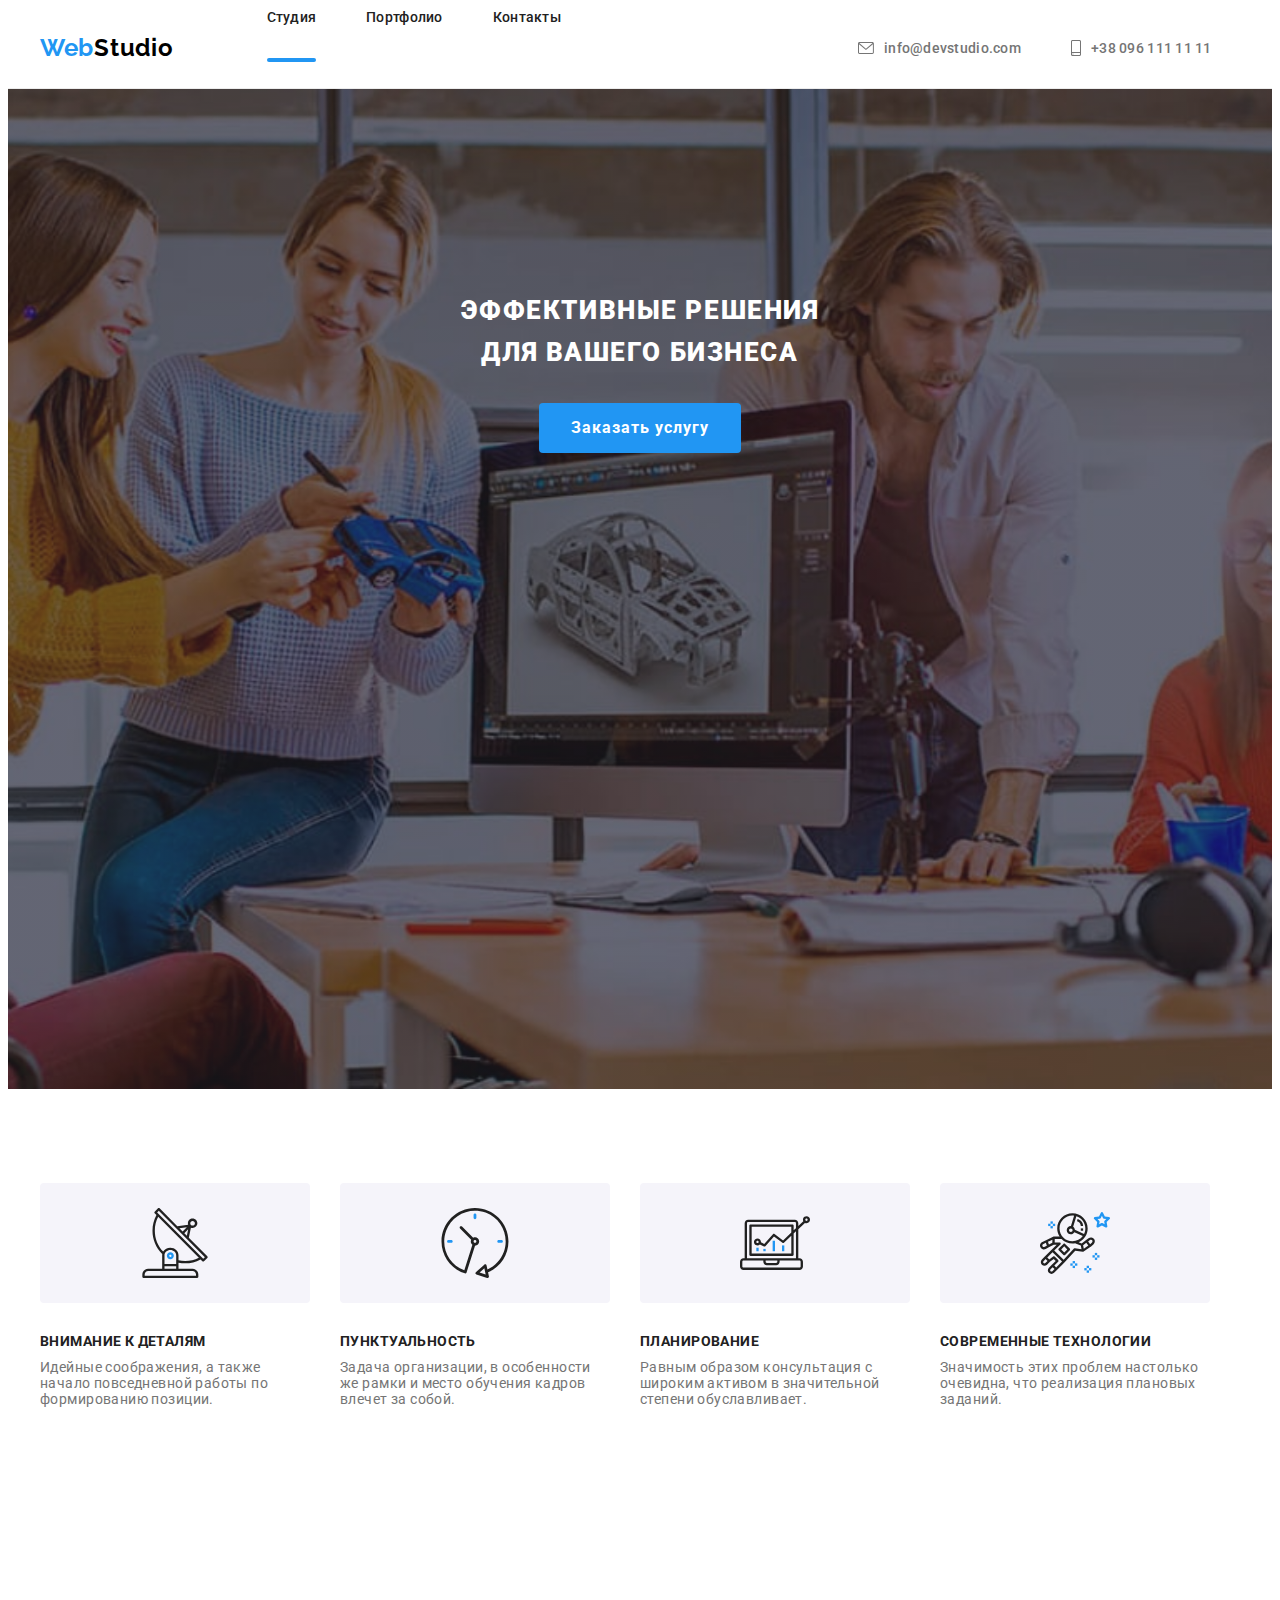
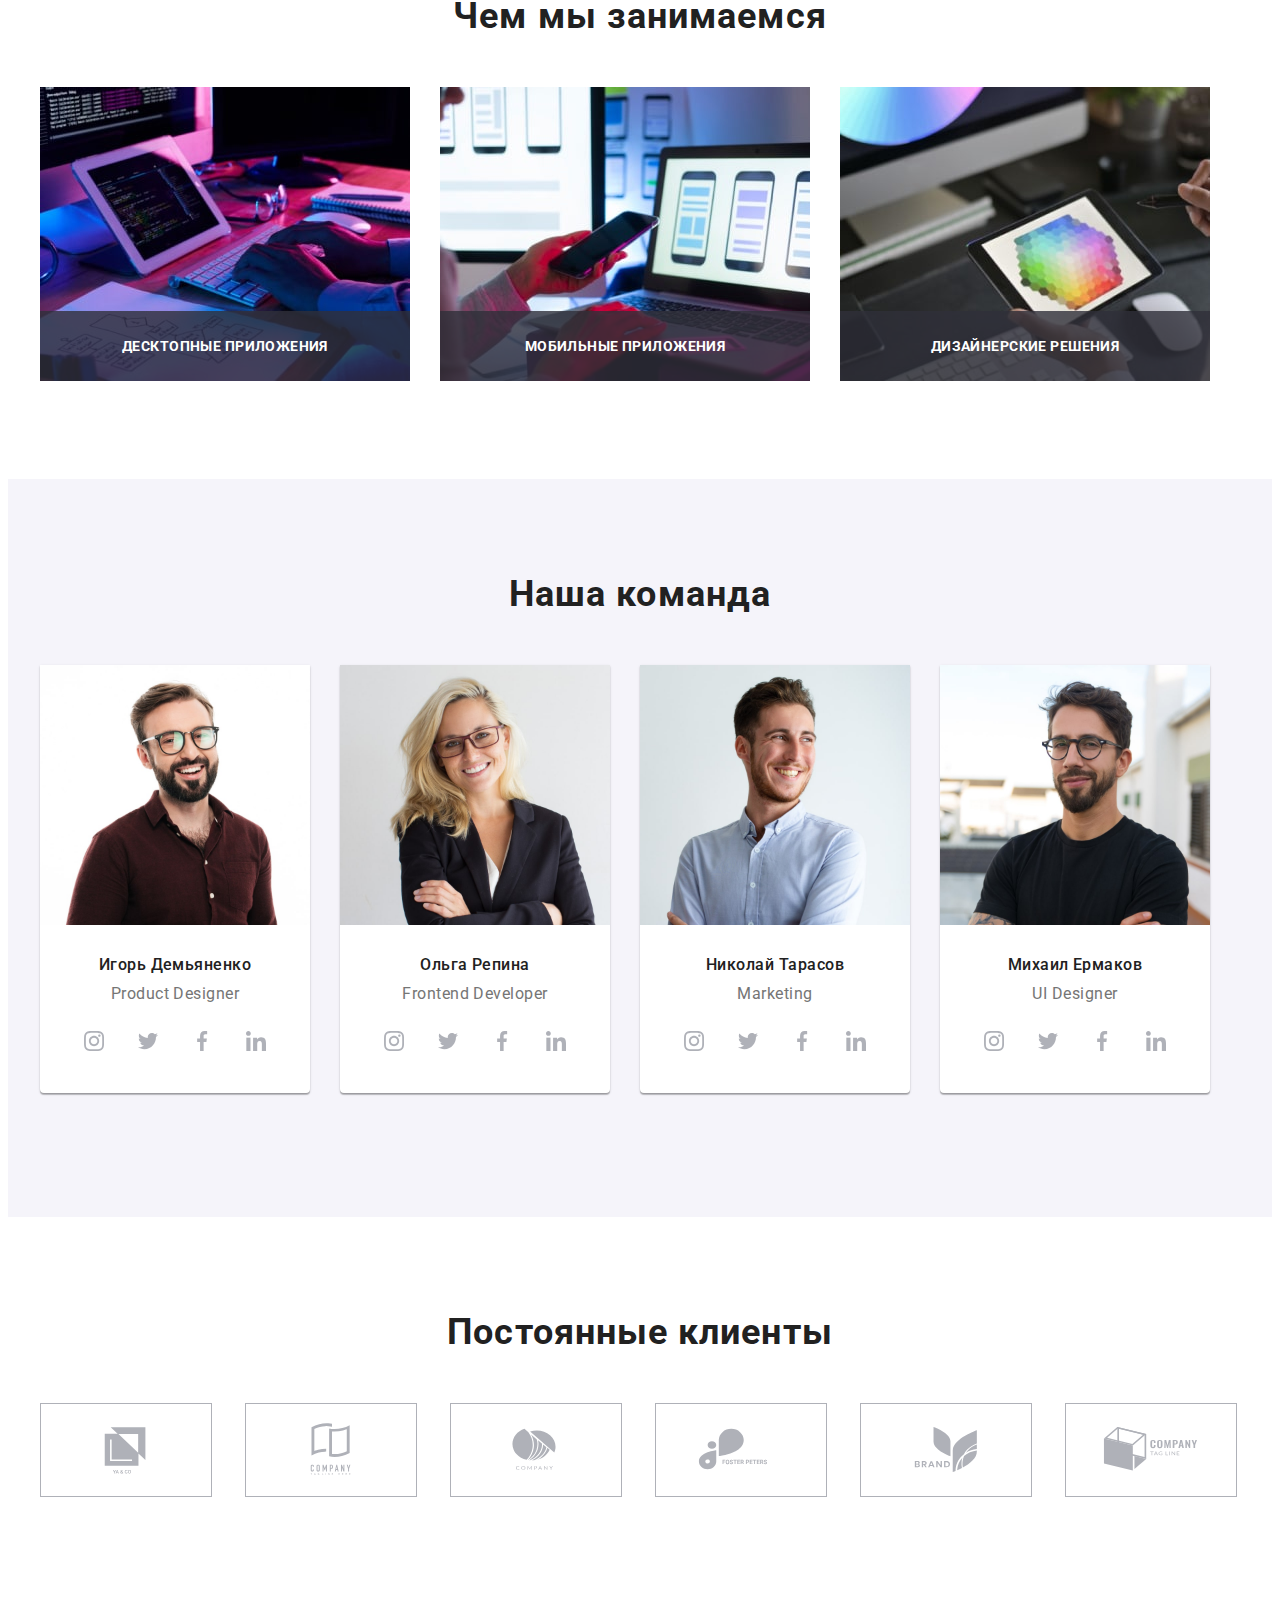
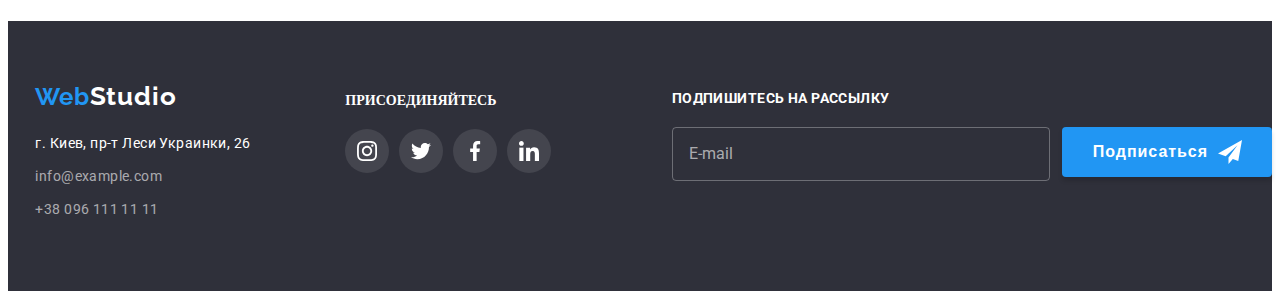
==== commit 18b4aa34: "a" ====
--- a/index.html
+++ b/index.html
@@ -76,12 +76,12 @@
             </div>  
         </header>
         <main>
-            <!-- <section class="begin">
+            <section class="begin">
                 <div class="container">
                     <h1 class="begin__title">Эффективные решения для вашего бизнеса</h1>
                     <button type="button" class="begin__btn" data-modal-open>Заказать услугу</button>
                 </div>
-            </section> -->
+            </section>
             <section class="benefits">
                 <div class="container">
                     <ul class="benefits-list list">
@@ -129,15 +129,27 @@
                     <h2 class="work__title">Чем мы занимаемся</h2>
                     <ul class="work-list list">
                         <li class="work-list__item">
-                            <img src="./images/box1.jpg" alt="Планшет с клавиатурой" width="370" height="294">
+                            <img srcset="
+                            ./images/box1.jpg 1x,
+                            ./images/box1-2x.jpg 2x
+                            "
+                            src="./images/box1.jpg" alt="Планшет с клавиатурой" width="370" height="294">
                             <div class="text-wrap"><p class="work-list__text">Десктопные приложения</p></div>
                         </li>
                         <li class="work-list__item">
-                            <img src="./images/box3.jpg" alt="Телефон и ноутбук" width="370" height="294">
+                            <img srcset="
+                            ./images/box3.jpg 1x,
+                            ./images/box3-2x.jpg 2x
+                            " 
+                            src="./images/box3.jpg" alt="Телефон и ноутбук" width="370" height="294">
                             <div class="text-wrap"><p class="work-list__text">Мобильные приложения</p></div>
                         </li>
                         <li class="work-list__item last">
-                            <img src="./images/box2.jpg" alt="Планшет с стилусом" width="370" height="294">
+                            <img srcset="
+                            ./images/box2.jpg 1x,
+                            ./images/box2-2x.jpg 2x
+                            " 
+                            src="./images/box2.jpg" alt="Планшет с стилусом" width="370" height="294">
                             <div class="text-wrap"><p class="work-list__text">Дизайнерские решения</p></div>
                         </li>
                     </ul>
@@ -148,7 +160,24 @@
                     <h2 class="team-title">Наша команда</h2>
                     <ul class="team-list list">
                         <li class="team-item">
-                            <img class="team-img" src="./images/worker1.jpg " alt="Игорь Демьяненко" >
+                            <picture>
+                                <source 
+                                srcset="
+                                ./images/team/worker1.jpg 1x,
+                                ./images/team/worker1-2x.jpg 2x"
+                                media="(min-width: 1200px)">
+                                <source 
+                                srcset="
+                                ./images/team/worker1-tab.jpg 1x,
+                                ./images/team/worker1-tab-2x.jpg 2x"
+                                media="(min-width: 768px)">
+                                <source 
+                                srcset="
+                                ./images/team/worker1-mob.jpg 1x,
+                                ./images/team/worker1-mob-2x.jpg 2x"
+                                media="(max-width: 767px)">
+                                <img class="team-img" src="./images/worker1.jpg " alt="Игорь Демьяненко" >
+                            </picture>
                             <div class="team-margin">
                                 <p class="team-name">Игорь Демьяненко</p>
                                 <p lang="en" class="team-position">Product Designer</p>
@@ -185,7 +214,24 @@
                             </div>
                         </li>
                         <li class="team-item">
-                            <img class="team-img" src="./images/worker2.jpg" alt="Ольга Репина">
+                            <picture>
+                                <source 
+                                srcset="
+                                ./images/team/worker2.jpg 1x,
+                                ./images/team/worker2-2x.jpg 2x"
+                                media="(min-width: 1200px)">
+                                <source 
+                                srcset="
+                                ./images/team/worker2-tab.jpg 1x,
+                                ./images/team/worker2-tab-2x.jpg 2x"
+                                media="(min-width: 768px)">
+                                <source 
+                                srcset="
+                                ./images/team/worker2-mob.jpg 1x,
+                                ./images/team/worker2-mob-2x.jpg 2x"
+                                media="(max-width: 767px)">
+                                <img class="team-img" src="./images/team/worker2.jpg" alt="Ольга Репина">
+                            </picture>
                             <div class="team-margin">
                                 <p class="team-name">Ольга Репина</p>
                                 <p lang="en" class="team-position">Frontend Developer</p>
@@ -222,7 +268,24 @@
                             </div>  
                         </li>
                         <li class="team-item">
-                            <img class="team-img" src="./images/worker3.jpg" alt="Николай Тарасов">
+                            <picture>
+                                <source 
+                                srcset="
+                                ./images/team/worker3.jpg 1x,
+                                ./images/team/worker3-2x.jpg 2x"
+                                media="(min-width: 1200px)">
+                                <source 
+                                srcset="
+                                ./images/team/worker3-tab.jpg 1x,
+                                ./images/team/worker3-tab-2x.jpg 2x"
+                                media="(min-width: 768px)">
+                                <source 
+                                srcset="
+                                ./images/team/worker3-mob.jpg 1x,
+                                ./images/team/worker3-mob-2x.jpg 2x"
+                                media="(max-width: 767px)">
+                                <img class="team-img" src="./images/team/worker3.jpg" alt="Николай Тарасов">
+                            </picture>
                             <div class="team-margin">
                                 <p class="team-name">Николай Тарасов</p>
                                 <p lang="en" class="team-position">Marketing</p>
@@ -259,7 +322,24 @@
                             </div>
                         </li>
                         <li class="team-item">
-                            <img class="team-img" src="./images/worker4.jpg" alt="Михаил Ермаков">
+                            <picture>
+                                <source 
+                                srcset="
+                                ./images/team/worker4.jpg 1x,
+                                ./images/team/worker4-2x.jpg 2x"
+                                media="(min-width: 1200px)">
+                                <source 
+                                srcset="
+                                ./images/team/worker4-tab.jpg 1x,
+                                ./images/team/worker4-tab-2x.jpg 2x"
+                                media="(min-width: 768px)">
+                                <source 
+                                srcset="
+                                ./images/team/worker4-mob.jpg 1x,
+                                ./images/team/worker4-mob-2x.jpg 2x"
+                                media="(max-width: 767px)">
+                                <img src="./images/team/worker4-mob.jpg" alt="man in T-shirt" class="team-img">
+                            </picture>
                             <div class="team-margin">
                                 <p class="team-name">Михаил Ермаков</p>
                                 <p lang="en" class="team-position">UI Designer</p>
--- a/css/main.min.css
+++ b/css/main.min.css
@@ -1 +1 @@
-.list{list-style:none}.link{text-decoration:none}h1,h2,h3,h4,h5,h6,p,ul{margin:0;padding:0}.btn{background:#2196f3;color:#fff;font-weight:700;font-size:16px;line-height:1.87;letter-spacing:.06em;cursor:pointer;border-radius:4px;padding:10px 32px;min-width:200px;margin-left:485px;margin-top:30px}.container{width:100%;padding-left:15px;padding-right:15px;margin-left:auto;margin-right:auto}@media screen and (min-width: 480px){.container{width:480px}}@media screen and (min-width: 768px){.container{width:768px}}@media screen and (min-width: 1200px){.container{width:1200px}}.backdrop{position:fixed;top:0;width:100%;height:100%;background:rgba(0,0,0,.2);-webkit-transition:opacity 500ms,visibility 300ms;transition:opacity 500ms,visibility 300ms}.modal{position:absolute;top:50%;left:50%;-webkit-transform:translate(-50%, -50%);transform:translate(-50%, -50%);width:528px;min-height:581px;background-color:#fff;-webkit-box-shadow:0px 1px 3px rgba(0,0,0,.12),0px 1px 1px rgba(0,0,0,.14),0px 2px 1px rgba(0,0,0,.2);box-shadow:0px 1px 3px rgba(0,0,0,.12),0px 1px 1px rgba(0,0,0,.14),0px 2px 1px rgba(0,0,0,.2);border-radius:4px;padding:40px}.modal-icon-close{position:absolute;top:8px;right:8px;border:1px solid rgba(0,0,0,.1);border-radius:50%;cursor:pointer;position:absolute;width:30px;height:30px;padding:5px;background-color:rgba(0,0,0,0);-webkit-transition-duration:250ms;transition-duration:250ms;-webkit-transition-timing-function:cubic-bezier(0.4, 0, 0.2, 1);transition-timing-function:cubic-bezier(0.4, 0, 0.2, 1)}.modal-icon-close:hover{fill:#2196f3}.form-title{font-family:"Roboto";font-style:normal;font-weight:700;font-size:20px;line-height:1.15;text-align:center;letter-spacing:.03em;color:#212121;margin-bottom:12px}.form-input{width:100%;height:40px;border:1px solid rgba(33,33,33,.2);-webkit-box-sizing:border-box;box-sizing:border-box;border-radius:4px;background-color:rgba(0,0,0,0);cursor:pointer;outline:none;padding-left:32px}.form-input:focus{border-color:#2196f3}.form-label,.form-text{display:block;font-family:"Roboto";font-style:normal;font-weight:400;font-size:12px;line-height:1.16;letter-spacing:.01em;color:#757575;margin-bottom:4px}.input-wrap{position:relative;margin-bottom:12px}.input-icon{position:absolute;top:50%;-webkit-transform:translateY(-50%);transform:translateY(-50%);left:12px}.form-input:focus+.input-icon{fill:#2196f3}.user-text{width:100%;min-height:120px;border:1px solid rgba(33,33,33,.2);border-radius:4px;padding:12px 16px;background-color:rgba(0,0,0,0);cursor:pointer;outline:none;resize:none}.user-text::-webkit-input-placeholder{font-family:"Roboto";font-style:normal;font-weight:400;font-size:14px;line-height:1.14;letter-spacing:.01em;color:rgba(117,117,117,.5)}.user-text::-moz-placeholder{font-family:"Roboto";font-style:normal;font-weight:400;font-size:14px;line-height:1.14;letter-spacing:.01em;color:rgba(117,117,117,.5)}.user-text:-ms-input-placeholder{font-family:"Roboto";font-style:normal;font-weight:400;font-size:14px;line-height:1.14;letter-spacing:.01em;color:rgba(117,117,117,.5)}.user-text::-ms-input-placeholder{font-family:"Roboto";font-style:normal;font-weight:400;font-size:14px;line-height:1.14;letter-spacing:.01em;color:rgba(117,117,117,.5)}.user-text::placeholder{font-family:"Roboto";font-style:normal;font-weight:400;font-size:14px;line-height:1.14;letter-spacing:.01em;color:rgba(117,117,117,.5)}.check-text{margin-top:20px;margin-bottom:30px}.check-text .check-wrap{content:"";width:16px;height:15px;margin-right:8px;border:2px solid #212121;border-radius:2px;display:-webkit-box;display:-ms-flexbox;display:flex;-webkit-box-align:center;-ms-flex-align:center;align-items:center;-webkit-box-pack:center;-ms-flex-pack:center;justify-content:center}.check-text,.check-link{display:-webkit-box;display:-ms-flexbox;display:flex;-webkit-box-align:center;-ms-flex-align:center;align-items:center;-webkit-box-pack:center;-ms-flex-pack:center;justify-content:center;font-family:"Roboto";font-style:normal;font-weight:400;font-size:14px;line-height:24px;letter-spacing:.03em;color:#757575}.icon-check{fill:rgba(0,0,0,0)}.check-link{color:#2196f3}.form-check:checked+.check-text .check-wrap{background-color:#2196f3;border:none}.form-check:checked+.check-text .icon-check{fill:#eee}.modal-btn{display:block;margin:0 auto;border:rgba(0,0,0,0)}.menu__button,.mob-menu__button{display:-webkit-inline-box;display:-ms-inline-flexbox;display:inline-flex;margin:0;padding:0;border:none;background-color:rgba(0,0,0,0);cursor:pointer}.menu__button:hover,.menu__button:focus,.mob-menu__button:hover,.mob-menu__button:focus{fill:#2196f3}@media screen and (min-width: 768px){.menu__button,.mob-menu__button{display:none}}.mob-menu{position:fixed;z-index:2;top:0;left:0;width:100vw;height:100vh;padding:48px 40px;background-color:#fff}.mob-menu .container{display:-webkit-box;display:-ms-flexbox;display:flex;-webkit-box-orient:vertical;-webkit-box-direction:normal;-ms-flex-direction:column;flex-direction:column;height:100%;-webkit-box-pack:justify;-ms-flex-pack:justify;justify-content:space-between;overflow:auto}@media screen and (min-width: 768px){.mob-menu{display:none}}.mob-menu__button{position:absolute;top:10px;right:15px}.mob-menu__item+.mob-menu__item{margin-top:32px}.mob-menu__link{font-family:"Roboto";font-style:normal;font-weight:500;font-size:40px;line-height:1.175;letter-spacing:.02em;color:#212121}.mob-menu__link:hover,.mob-menu__link:focus{color:#2196f3}@media screen and (orientation: landscape){.mob-menu__bottom{margin-top:40px}}.mob-menu-contacts__item+.mob-menu-contacts__item{margin-top:15px}.mob-menu-contacts__link{-webkit-transition-duration:250ms;transition-duration:250ms;-webkit-transition-timing-function:cubic-bezier(0.4, 0, 0.2, 1);transition-timing-function:cubic-bezier(0.4, 0, 0.2, 1);font-family:"Roboto";font-style:normal;font-weight:500;font-size:24px;line-height:28px;letter-spacing:.02em;color:#757575}.mob-menu-contacts__link:hover,.mob-menu-contacts__link:focus{color:#2196f3;font-family:"Roboto";font-style:normal;font-weight:500;font-size:34px;line-height:40px;letter-spacing:.02em}.mob-menu-soc__list{display:-webkit-box;display:-ms-flexbox;display:flex;-ms-flex-wrap:wrap;flex-wrap:wrap;margin-top:64px}@media screen and (orientation: landscape){.mob-menu-soc__list{-webkit-box-pack:space-evenly;-ms-flex-pack:space-evenly;justify-content:space-evenly}}@media screen and (max-width: 479px){.mob-menu-soc__list{-ms-flex-pack:distribute;justify-content:space-around}}.mob-menu-soc__item:not(:last-child){margin-right:10px}@media screen and (max-width: 479px){.mob-menu-soc__item:not(:last-child){margin-right:5px}}.mob-menu-soc__link{color:#2196f3}.mob-menu-soc__link:hover,.mob-menu-soc__link:focus{color:#757575}.mob-menu-soc__link::after{content:"|";color:rgba(33,33,33,.2);margin-left:10px}@media screen and (max-width: 479px){.mob-menu-soc__link{margin-left:5px}}.begin{background-color:#2f303a;background-image:-webkit-gradient(linear, left top, left bottom, from(rgba(47, 48, 58, 0.4)), to(rgba(47, 48, 58, 0.4))),url(../images/work.jpg);background-image:linear-gradient(rgba(47, 48, 58, 0.4), rgba(47, 48, 58, 0.4)),url(../images/work.jpg);background-repeat:no-repeat;background-position:center;block-size:cover;padding-top:200px;padding-bottom:200px}.begin__title{font-family:"Roboto";font-style:normal;font-weight:900;font-size:44px;line-height:1.36;text-align:center;letter-spacing:.06em;text-transform:uppercase;color:#fff;max-width:700px;margin:0 auto}.begin__btn{background:#2196f3;color:#fff;font-weight:700;font-size:16px;line-height:1.87;letter-spacing:.06em;cursor:pointer;border-radius:4px;padding:10px 32px;min-width:200px;margin-left:485px;margin-top:30px}.benefits{padding-top:60px;padding-bottom:60px}@media screen and (min-width: 1200px){.benefits{padding-top:94px;padding-bottom:94px}}.benefits-title{max-width:450px;font-family:"Roboto";font-style:normal;font-weight:700;font-size:14px;line-height:16/14;letter-spacing:.03em;text-transform:uppercase;color:#212121;margin-bottom:10px;text-align:center}@media screen and (min-width: 768px){.benefits-title{width:354px;text-align:left}}@media screen and (min-width: 1200px){.benefits-title{width:270px}}@media screen and (min-width: 768px){.benefits-list{display:-webkit-box;display:-ms-flexbox;display:flex;-ms-flex-wrap:wrap;flex-wrap:wrap;margin-bottom:-30px;margin-right:-30px}}.benefits-item:not(:last-child){margin-bottom:30px}@media screen and (min-width: 768px){.benefits-item:not(:last-child){margin-right:30px}}.benefits-text{font-family:"Roboto";font-style:normal;font-weight:400;font-size:14px;line-height:24/14;letter-spacing:.03em;color:#757575;max-width:450px}@media screen and (min-width: 768px){.benefits-text{width:354px}}@media screen and (min-width: 1200px){.benefits-text{width:270px}}.background-icon{background-color:#f5f4fa;border-radius:4px;margin-bottom:30px;max-width:450px;height:120px;display:-webkit-box;display:-ms-flexbox;display:flex;-webkit-box-align:center;-ms-flex-align:center;align-items:center;-webkit-box-pack:center;-ms-flex-pack:center;justify-content:center}@media screen and (min-width: 768px){.background-icon{width:354px}}@media screen and (min-width: 1200px){.background-icon{width:270px}}.benefits-icon{display:-webkit-box;display:-ms-flexbox;display:flex;-webkit-box-align:center;-ms-flex-align:center;align-items:center;-webkit-box-pack:center;-ms-flex-pack:center;justify-content:center}.clients{padding-top:60px;padding-bottom:60px}@media screen and (min-width: 1200px){.clients{padding-top:94px;padding-bottom:94px}}.clients-icon{fill:#afb1b8}.clients-link:hover .clients-icon{fill:#2196f3}.clients-link:focus .clients-icon{fill:#2196f3}.clients-title{font-family:"Roboto";font-style:normal;font-weight:700;font-size:36px;line-height:1.17;text-align:center;letter-spacing:.03em;color:#212121}.clients-list{display:-webkit-box;display:-ms-flexbox;display:flex;margin-top:50px;-ms-flex-wrap:wrap;flex-wrap:wrap;-webkit-box-pack:center;-ms-flex-pack:center;justify-content:center;margin-bottom:-30px;margin-left:-30px}@media screen and (min-width: 1200px){.clients-list{margin-bottom:0;-ms-flex-wrap:nowrap;flex-wrap:nowrap}}.clients-item{width:calc(50% - 30px);margin-bottom:30px;margin-left:30px}@media screen and (min-width: 768px){.clients-item{width:calc(33.3333333333% - 30px)}}@media screen and (min-width: 1200px){.clients-item{width:100%}}.clients-link{max-width:210px;height:92px;border:1px solid #afb1b8;display:-webkit-box;display:-ms-flexbox;display:flex;-webkit-box-align:center;-ms-flex-align:center;align-items:center;-webkit-box-pack:center;-ms-flex-pack:center;justify-content:center;-webkit-transition-duration:250ms;transition-duration:250ms;-webkit-transition-timing-function:cubic-bezier(0.4, 0, 0.2, 1);transition-timing-function:cubic-bezier(0.4, 0, 0.2, 1)}.clients-link:hover{border-color:#2196f3}.clients-link:focus{border-color:#2196f3}@media screen and (min-width: 768px){.clients-link{max-width:226px}}@media screen and (min-width: 1200px){.clients-link{width:170px}}.footer{background:#2f303a;padding-top:60px;padding-bottom:60px}@media screen and (min-width: 768px){.footer-flex{display:-webkit-box;display:-ms-flexbox;display:flex;-webkit-box-align:baseline;-ms-flex-align:baseline;align-items:baseline;-ms-flex-pack:distribute;justify-content:space-around;margin-bottom:60px}}@media screen and (min-width: 1200px){.footer-flex{display:-webkit-box;display:-ms-flexbox;display:flex;-webkit-box-align:baseline;-ms-flex-align:baseline;align-items:baseline}}@media screen and (min-width: 1200px){.footer-wrap{display:-webkit-box;display:-ms-flexbox;display:flex}}.footer-logo{display:block;margin-bottom:20px;text-align:center}@media screen and (min-width: 1200px){.footer-logo{text-align:left}}.footer-position{font-family:"Roboto";font-style:normal;font-weight:400;font-size:14px;line-height:1.71;letter-spacing:.03em;color:#fff;display:block;text-align:center}@media screen and (min-width: 1200px){.footer-position{text-align:left}}@media screen and (min-width: 768px)and (max-width: 1199px){.footer-item:not(:last-child){margin-bottom:8px}}@media screen and (min-width: 1200px){.footer-item{display:block;margin-bottom:9px}}.footer-link{font-family:"Roboto";font-style:normal;font-weight:400;font-size:14px;line-height:1.71;letter-spacing:.03em;color:rgba(255,255,255,.6);text-align:center;display:block}@media screen and (min-width: 1200px){.footer-link{text-align:left}}.join{margin-top:60px;margin-bottom:60px}@media screen and (min-width: 768px){.join{margin-top:0;margin-bottom:0}}@media screen and (min-width: 1200px){.join{margin-left:70px}}.join-title{font-size:14px;line-height:1.14;text-transform:uppercase;color:#fff;margin-bottom:20px;text-align:center}@media screen and (min-width: 1200px){.join-title{text-align:left}}.join-list{display:-webkit-box;display:-ms-flexbox;display:flex;-webkit-box-pack:center;-ms-flex-pack:center;justify-content:center;-webkit-box-align:center;-ms-flex-align:center;align-items:center}.join-item+.join-item{margin-left:10px}.join-link{width:44px;height:44px;background-color:rgba(255,255,255,.1);border-radius:50%;display:-webkit-box;display:-ms-flexbox;display:flex;-webkit-box-pack:center;-ms-flex-pack:center;justify-content:center;-webkit-box-align:center;-ms-flex-align:center;align-items:center;fill:#fff;-webkit-transition-duration:250ms;transition-duration:250ms;-webkit-transition-timing-function:cubic-bezier(0.4, 0, 0.2, 1);transition-timing-function:cubic-bezier(0.4, 0, 0.2, 1)}.join-link:hover{background-color:#2196f3}.join-link:focus{background-color:#2196f3}@media screen and (min-width: 1200px){.subscribe{margin-left:93px;padding-top:10px}}.subscribe-title{display:block;font-family:"Roboto";font-style:normal;font-weight:700;font-size:14px;line-height:1.14;letter-spacing:.03em;text-transform:uppercase;color:#fff;margin-bottom:20px;text-align:center}@media screen and (min-width: 1200px){.subscribe-title{text-align:left;display:-webkit-box;display:-ms-flexbox;display:flex}}.subscribe-cont{display:block}@media screen and (min-width: 1200px){.subscribe-cont{display:-webkit-box;display:-ms-flexbox;display:flex}}.subscribe-input{width:100%;height:50px;background-color:rgba(0,0,0,0);outline:none;border:1px solid rgba(255,255,255,.3);border-radius:4px;color:rgba(255,255,255,.6);margin-bottom:20px}.subscribe-input::-webkit-input-placeholder{font-family:"Roboto";font-style:normal;font-weight:400;font-size:16px;line-height:1.25;color:rgba(255,255,255,.6)}.subscribe-input::-moz-placeholder{font-family:"Roboto";font-style:normal;font-weight:400;font-size:16px;line-height:1.25;color:rgba(255,255,255,.6)}.subscribe-input:-ms-input-placeholder{font-family:"Roboto";font-style:normal;font-weight:400;font-size:16px;line-height:1.25;color:rgba(255,255,255,.6)}.subscribe-input::-ms-input-placeholder{font-family:"Roboto";font-style:normal;font-weight:400;font-size:16px;line-height:1.25;color:rgba(255,255,255,.6)}.subscribe-input::placeholder{font-family:"Roboto";font-style:normal;font-weight:400;font-size:16px;line-height:1.25;color:rgba(255,255,255,.6)}@media screen and (min-width: 768px){.subscribe-input{display:block;width:450px;margin-left:auto;margin-right:auto}}@media screen and (min-width: 1200px){.subscribe-input{display:inline;padding-left:16px;width:358px}}.subscribe-btn{display:block;margin-left:auto;margin-right:auto;padding-left:29px;padding-right:28px;padding-top:10px;padding-bottom:10px;background:#2196f3;color:#fff;font-weight:700;font-size:16px;line-height:1.87;letter-spacing:.06em;cursor:pointer;border-color:rgba(0,0,0,0);border-radius:4px;fill:#fff;-webkit-box-shadow:0px 4px 4px rgba(0,0,0,.15);box-shadow:0px 4px 4px rgba(0,0,0,.15)}@media screen and (min-width: 1200px){.subscribe-btn{height:50px;display:-webkit-box;display:-ms-flexbox;display:flex;-webkit-box-pack:center;-ms-flex-pack:center;justify-content:center;-webkit-box-align:center;-ms-flex-align:center;align-items:center;margin-left:12px}}.subscribe-send{vertical-align:middle}@media screen and (min-width: 1200px){.subscribe-send{margin-left:10px}}.logo-footer-start{font-family:"Raleway";font-style:normal;font-weight:700;font-size:24px;line-height:1.17;text-align:center;letter-spacing:.03em;color:#2196f3}.logo-footer-end{font-family:"Raleway";font-style:normal;font-weight:700;font-size:26px;line-height:1.19;letter-spacing:.03em;color:#fff}.header{background-color:#fff;border-bottom:1px solid #ececec}.header__wrap{display:-webkit-box;display:-ms-flexbox;display:flex;-webkit-box-align:center;-ms-flex-align:center;align-items:center}.header-list__item:not(:last-child){margin-right:50px}.nav{display:none}@media screen and (min-width: 768px){.nav{display:-webkit-box;display:-ms-flexbox;display:flex;-webkit-box-orient:horizontal;-webkit-box-direction:normal;-ms-flex-direction:row;flex-direction:row;width:100%}}@media screen and (min-width: 768px){.header-list{display:-webkit-box;display:-ms-flexbox;display:flex;padding-top:32px;padding-bottom:32px;margin-left:88px}}@media screen and (min-width: 1200px){.header-list{margin-left:93px}}.active::after{content:"";display:block;position:relative;bottom:-32px;height:4px;border-radius:2px;background-color:#2196f3}.header-hero__link{font-family:"Roboto";font-style:normal;font-weight:500;font-size:14px;line-height:1.14;letter-spacing:.02em;color:#212121;-webkit-transition-duration:250ms;transition-duration:250ms;-webkit-transition-timing-function:cubic-bezier(0.4, 0, 0.2, 1);transition-timing-function:cubic-bezier(0.4, 0, 0.2, 1)}.header-hero__link:hover{color:#2196f3}.header-hero__link:focus{color:#2196f3}.connect__link{-webkit-box-pack:center;-ms-flex-pack:center;justify-content:center;-webkit-box-align:center;-ms-flex-align:center;align-items:center;display:-webkit-box;display:-ms-flexbox;display:flex;font-family:"Roboto";font-style:normal;font-weight:500;font-size:12px;line-height:1.17px;letter-spacing:.02em;color:#757575;-webkit-transition-duration:250ms;transition-duration:250ms;-webkit-transition-timing-function:cubic-bezier(0.4, 0, 0.2, 1);transition-timing-function:cubic-bezier(0.4, 0, 0.2, 1)}@media screen and (min-width: 1200px){.connect__link{font-size:14px;line-height:16px}}.connect__link:hover{color:#2196f3}.connect__link:focus{color:#2196f3}.connect{display:block;padding-top:21px;margin-left:auto}@media screen and (min-width: 1200px){.connect{width:100%;display:-webkit-box;display:-ms-flexbox;display:flex;padding-top:32px;padding-bottom:32px;margin-left:297px}}.connect__contacts{margin-bottom:10px}@media screen and (min-width: 1200px){.connect__contacts:not(:last-child){margin-right:50px;margin-bottom:0}}.connect__icon{margin-right:8px;fill:currentColor;vertical-align:middle}@media screen and (min-width: 1200px){.connect__icon{margin-right:10px}}.logo{padding-top:16px;padding-bottom:16px;font-family:"Raleway";font-style:normal;font-weight:700;font-size:24px;line-height:1.16;letter-spacing:.03em;margin-right:auto}@media screen and (min-width: 1200px){.logo{margin-right:0;font-weight:700;font-size:24px;line-height:1.19;letter-spacing:.03em}}.logo-start{color:#2196f3}.logo-end{color:#000}.team{background-color:#f5f4fa;padding-top:60px;padding-bottom:60px}@media screen and (min-width: 1200px){.team{padding-top:94px;padding-bottom:94px}}@media screen and (min-width: 768px){.team-list{display:-webkit-box;display:-ms-flexbox;display:flex;-ms-flex-wrap:wrap;flex-wrap:wrap}}.team-title{font-family:"Roboto";font-style:normal;font-weight:700;font-size:36px;line-height:1.17;text-align:center;letter-spacing:.03em;color:#212121;margin-bottom:50px}.team-item{max-width:450px;margin-bottom:30px;background-color:#fff;border-radius:0px 0px 4px 4px;-webkit-box-shadow:0px 1px 3px rgba(0,0,0,.12),0px 1px 1px rgba(0,0,0,.14),0px 2px 1px rgba(0,0,0,.2);box-shadow:0px 1px 3px rgba(0,0,0,.12),0px 1px 1px rgba(0,0,0,.14),0px 2px 1px rgba(0,0,0,.2)}@media screen and (min-width: 768px)and (max-width: 1199px){.team-item{width:354px;-ms-flex-preferred-size:calc(50% - 30px);flex-basis:calc(50% - 30px);margin-right:30px;margin-bottom:30px}.team-item:nth-child(2n){margin-right:-30px}.team-item:nth-child(3){margin-bottom:0px}.team-item:nth-child(4){margin-bottom:0px}}@media screen and (min-width: 1200px){.team-item{margin-right:30px;width:270px;-ms-flex-preferred-size:calc(25% - 30px);flex-basis:calc(25% - 30px)}.team-item:nth-child(4){margin-right:-30px}}.team-name{font-family:"Roboto";font-style:normal;font-weight:500;font-size:16px;line-height:1.19;text-align:center;letter-spacing:.03em;color:#212121;margin-bottom:10px}.team-position{font-family:"Roboto";font-style:normal;font-weight:400;font-size:16px;line-height:1.19;text-align:center;letter-spacing:.03em;color:#757575;margin-bottom:16px}.team-img{display:block;max-width:100%;height:auto}.team-margin{text-align:center;padding:30px}.team-soc-list{display:-webkit-box;display:-ms-flexbox;display:flex;-webkit-box-pack:center;-ms-flex-pack:center;justify-content:center}.team-soc-item+.team-soc-item{margin-left:10px}.team-soc-icon{fill:#afb1b8;-webkit-transition-duration:250ms;transition-duration:250ms;-webkit-transition-timing-function:cubic-bezier(0.4, 0, 0.2, 1);transition-timing-function:cubic-bezier(0.4, 0, 0.2, 1)}.team-soc-link{width:44px;height:44px;border-radius:50%;display:-webkit-box;display:-ms-flexbox;display:flex;-webkit-box-align:center;-ms-flex-align:center;align-items:center;-webkit-box-pack:center;-ms-flex-pack:center;justify-content:center;-webkit-transition-duration:250ms;transition-duration:250ms;-webkit-transition-timing-function:cubic-bezier(0.4, 0, 0.2, 1);transition-timing-function:cubic-bezier(0.4, 0, 0.2, 1)}.team-soc-link:hover{background-color:#2196f3}.team-soc-link:focus{background-color:#2196f3}.team-soc-link:focus .team-soc-icon{fill:#fff}.team-soc-link:hover .team-soc-icon{fill:#fff}.work{display:none;padding-top:94px;padding-bottom:94px}@media screen and (min-width: 1200px){.work{display:-webkit-box;display:-ms-flexbox;display:flex}}.work__title{font-family:"Roboto";font-style:normal;font-weight:700;font-size:36px;line-height:1.17;text-align:center;letter-spacing:.03em;color:#212121;margin-bottom:50px}.work-list{display:-webkit-box;display:-ms-flexbox;display:flex}.work-list__item{-ms-flex-preferred-size:calc(33.3333333333% - 30px);flex-basis:calc(33.3333333333% - 30px);margin-right:30px;position:relative}.last{margin-right:-30px}.text-wrap{position:absolute;top:0;left:0;background-color:rgba(47,48,58,.8);top:224px;display:block;min-width:370px}.work-list__text{padding-top:27px;padding-bottom:27px;font-family:"Roboto";font-style:normal;font-weight:700;font-size:14px;line-height:16px;text-align:center;letter-spacing:.03em;text-transform:uppercase;color:#fff}.is-hidden{opacity:0;pointer-events:none;visibility:hidden}.visually-hidden{position:absolute;white-space:nowrap;width:1px;height:1px;overflow:hidden;border:0;padding:0;clip:rect(0 0 0 0);-webkit-clip-path:inset(50%);clip-path:inset(50%);margin:-1px}/*# sourceMappingURL=main.min.css.map */+.list{list-style:none}.link{text-decoration:none}h1,h2,h3,h4,h5,h6,p,ul{margin:0;padding:0}.btn{background:#2196f3;color:#fff;font-weight:700;font-size:16px;line-height:1.87;letter-spacing:.06em;cursor:pointer;border-radius:4px;padding:10px 32px;min-width:200px;margin-left:485px;margin-top:30px}.container{width:100%;padding-left:15px;padding-right:15px;margin-left:auto;margin-right:auto}@media screen and (min-width: 480px){.container{width:480px}}@media screen and (min-width: 768px){.container{width:768px}}@media screen and (min-width: 1200px){.container{width:1200px}}.backdrop{position:fixed;top:0;width:100%;height:100%;background:rgba(0,0,0,.2);-webkit-transition:opacity 500ms,visibility 300ms;transition:opacity 500ms,visibility 300ms}.modal{position:absolute;top:50%;left:50%;-webkit-transform:translate(-50%, -50%);transform:translate(-50%, -50%);width:528px;min-height:581px;background-color:#fff;-webkit-box-shadow:0px 1px 3px rgba(0,0,0,.12),0px 1px 1px rgba(0,0,0,.14),0px 2px 1px rgba(0,0,0,.2);box-shadow:0px 1px 3px rgba(0,0,0,.12),0px 1px 1px rgba(0,0,0,.14),0px 2px 1px rgba(0,0,0,.2);border-radius:4px;padding:40px}.modal-icon-close{position:absolute;top:8px;right:8px;border:1px solid rgba(0,0,0,.1);border-radius:50%;cursor:pointer;position:absolute;width:30px;height:30px;padding:5px;background-color:rgba(0,0,0,0);-webkit-transition-duration:250ms;transition-duration:250ms;-webkit-transition-timing-function:cubic-bezier(0.4, 0, 0.2, 1);transition-timing-function:cubic-bezier(0.4, 0, 0.2, 1)}.modal-icon-close:hover{fill:#2196f3}.form-title{font-family:"Roboto";font-style:normal;font-weight:700;font-size:20px;line-height:1.15;text-align:center;letter-spacing:.03em;color:#212121;margin-bottom:12px}.form-input{width:100%;height:40px;border:1px solid rgba(33,33,33,.2);-webkit-box-sizing:border-box;box-sizing:border-box;border-radius:4px;background-color:rgba(0,0,0,0);cursor:pointer;outline:none;padding-left:32px}.form-input:focus{border-color:#2196f3}.form-label,.form-text{display:block;font-family:"Roboto";font-style:normal;font-weight:400;font-size:12px;line-height:1.16;letter-spacing:.01em;color:#757575;margin-bottom:4px}.input-wrap{position:relative;margin-bottom:12px}.input-icon{position:absolute;top:50%;-webkit-transform:translateY(-50%);transform:translateY(-50%);left:12px}.form-input:focus+.input-icon{fill:#2196f3}.user-text{width:100%;min-height:120px;border:1px solid rgba(33,33,33,.2);border-radius:4px;padding:12px 16px;background-color:rgba(0,0,0,0);cursor:pointer;outline:none;resize:none}.user-text::-webkit-input-placeholder{font-family:"Roboto";font-style:normal;font-weight:400;font-size:14px;line-height:1.14;letter-spacing:.01em;color:rgba(117,117,117,.5)}.user-text::-moz-placeholder{font-family:"Roboto";font-style:normal;font-weight:400;font-size:14px;line-height:1.14;letter-spacing:.01em;color:rgba(117,117,117,.5)}.user-text:-ms-input-placeholder{font-family:"Roboto";font-style:normal;font-weight:400;font-size:14px;line-height:1.14;letter-spacing:.01em;color:rgba(117,117,117,.5)}.user-text::-ms-input-placeholder{font-family:"Roboto";font-style:normal;font-weight:400;font-size:14px;line-height:1.14;letter-spacing:.01em;color:rgba(117,117,117,.5)}.user-text::placeholder{font-family:"Roboto";font-style:normal;font-weight:400;font-size:14px;line-height:1.14;letter-spacing:.01em;color:rgba(117,117,117,.5)}.check-text{margin-top:20px;margin-bottom:30px}.check-text .check-wrap{content:"";width:16px;height:15px;margin-right:8px;border:2px solid #212121;border-radius:2px;display:-webkit-box;display:-ms-flexbox;display:flex;-webkit-box-align:center;-ms-flex-align:center;align-items:center;-webkit-box-pack:center;-ms-flex-pack:center;justify-content:center}.check-text,.check-link{display:-webkit-box;display:-ms-flexbox;display:flex;-webkit-box-align:center;-ms-flex-align:center;align-items:center;-webkit-box-pack:center;-ms-flex-pack:center;justify-content:center;font-family:"Roboto";font-style:normal;font-weight:400;font-size:14px;line-height:24px;letter-spacing:.03em;color:#757575}.icon-check{fill:rgba(0,0,0,0)}.check-link{color:#2196f3}.form-check:checked+.check-text .check-wrap{background-color:#2196f3;border:none}.form-check:checked+.check-text .icon-check{fill:#eee}.modal-btn{display:block;margin:0 auto;border:rgba(0,0,0,0)}.menu__button,.mob-menu__button{display:-webkit-inline-box;display:-ms-inline-flexbox;display:inline-flex;margin:0;padding:0;border:none;background-color:rgba(0,0,0,0);cursor:pointer}.menu__button:hover,.menu__button:focus,.mob-menu__button:hover,.mob-menu__button:focus{fill:#2196f3}@media screen and (min-width: 768px){.menu__button,.mob-menu__button{display:none}}.mob-menu{position:fixed;z-index:2;top:0;left:0;width:100vw;height:100vh;padding:48px 40px;background-color:#fff}.mob-menu .container{display:-webkit-box;display:-ms-flexbox;display:flex;-webkit-box-orient:vertical;-webkit-box-direction:normal;-ms-flex-direction:column;flex-direction:column;height:100%;-webkit-box-pack:justify;-ms-flex-pack:justify;justify-content:space-between;overflow:auto}@media screen and (min-width: 768px){.mob-menu{display:none}}.mob-menu__button{position:absolute;top:10px;right:15px}.mob-menu__item+.mob-menu__item{margin-top:32px}.mob-menu__link{font-family:"Roboto";font-style:normal;font-weight:500;font-size:40px;line-height:1.175;letter-spacing:.02em;color:#212121}.mob-menu__link:hover,.mob-menu__link:focus{color:#2196f3}@media screen and (orientation: landscape){.mob-menu__bottom{margin-top:40px}}.mob-menu-contacts__item+.mob-menu-contacts__item{margin-top:15px}.mob-menu-contacts__link{-webkit-transition-duration:250ms;transition-duration:250ms;-webkit-transition-timing-function:cubic-bezier(0.4, 0, 0.2, 1);transition-timing-function:cubic-bezier(0.4, 0, 0.2, 1);font-family:"Roboto";font-style:normal;font-weight:500;font-size:24px;line-height:28px;letter-spacing:.02em;color:#757575}.mob-menu-contacts__link:hover,.mob-menu-contacts__link:focus{color:#2196f3;font-family:"Roboto";font-style:normal;font-weight:500;font-size:34px;line-height:40px;letter-spacing:.02em}.mob-menu-soc__list{display:-webkit-box;display:-ms-flexbox;display:flex;-ms-flex-wrap:wrap;flex-wrap:wrap;margin-top:64px}@media screen and (orientation: landscape){.mob-menu-soc__list{-webkit-box-pack:space-evenly;-ms-flex-pack:space-evenly;justify-content:space-evenly}}@media screen and (max-width: 479px){.mob-menu-soc__list{-ms-flex-pack:distribute;justify-content:space-around}}.mob-menu-soc__item:not(:last-child){margin-right:10px}@media screen and (max-width: 479px){.mob-menu-soc__item:not(:last-child){margin-right:5px}}.mob-menu-soc__link{color:#2196f3}.mob-menu-soc__link:hover,.mob-menu-soc__link:focus{color:#757575}.mob-menu-soc__link::after{content:"|";color:rgba(33,33,33,.2);margin-left:10px}@media screen and (max-width: 479px){.mob-menu-soc__link{margin-left:5px}}.begin{height:400px;margin-left:auto;margin-right:auto;padding-top:118px;padding-bottom:118px;text-align:center;background-color:#c4c4c4;background-image:-webkit-gradient(linear, left top, left bottom, from(rgba(47, 48, 58, 0.4)), to(rgba(47, 48, 58, 0.4))),url(../images/work-mob.jpg);background-image:linear-gradient(rgba(47, 48, 58, 0.4), rgba(47, 48, 58, 0.4)),url(../images/work-mob.jpg);background-repeat:no-repeat;background-position:center;background-size:cover}@media(min-device-pixel-ratio: 2),(-webkit-min-device-pixel-ratio: 2),(min-resolution: 192dpi),(min-resolution: 2dppx){.begin{background-image:-webkit-gradient(linear, left top, left bottom, from(rgba(47, 48, 58, 0.4)), to(rgba(47, 48, 58, 0.4))),url(../images/work-mob-2x.jpg);background-image:linear-gradient(rgba(47, 48, 58, 0.4), rgba(47, 48, 58, 0.4)),url(../images/work-mob-2x.jpg)}}@media screen and (min-width: 768px){.begin{background-image:-webkit-gradient(linear, left top, left bottom, from(rgba(47, 48, 58, 0.4)), to(rgba(47, 48, 58, 0.4))),url(../images/work-tab.jpg);background-image:linear-gradient(rgba(47, 48, 58, 0.4), rgba(47, 48, 58, 0.4)),url(../images/work-tab.jpg)}}@media screen and (min-width: 768px)and (min-device-pixel-ratio: 2),screen and (min-width: 768px)and (-webkit-min-device-pixel-ratio: 2),screen and (min-width: 768px)and (min-resolution: 192dpi),screen and (min-width: 768px)and (min-resolution: 2dppx){.begin{background-image:-webkit-gradient(linear, left top, left bottom, from(rgba(47, 48, 58, 0.4)), to(rgba(47, 48, 58, 0.4))),url(../images/work-tab-2x.jpg);background-image:linear-gradient(rgba(47, 48, 58, 0.4), rgba(47, 48, 58, 0.4)),url(../images/work-tab-2x.jpg)}}@media screen and (min-width: 1200px){.begin{max-width:1600px;height:600px;padding-top:200px;padding-bottom:200px;background-image:-webkit-gradient(linear, left top, left bottom, from(rgba(47, 48, 58, 0.4)), to(rgba(47, 48, 58, 0.4))),url(../images/work.jpg);background-image:linear-gradient(rgba(47, 48, 58, 0.4), rgba(47, 48, 58, 0.4)),url(../images/work.jpg)}}@media screen and (min-width: 1200px)and (min-device-pixel-ratio: 2),screen and (min-width: 1200px)and (-webkit-min-device-pixel-ratio: 2),screen and (min-width: 1200px)and (min-resolution: 192dpi),screen and (min-width: 1200px)and (min-resolution: 2dppx){.begin{background-image:-webkit-gradient(linear, left top, left bottom, from(rgba(47, 48, 58, 0.4)), to(rgba(47, 48, 58, 0.4))),url(../images/work-2x.jpg);background-image:linear-gradient(rgba(47, 48, 58, 0.4), rgba(47, 48, 58, 0.4)),url(../images/work-2x.jpg)}}.begin__title{font-family:"Roboto";font-style:normal;font-weight:900;font-size:26px;line-height:1.62;text-align:center;letter-spacing:.06em;text-transform:uppercase;color:#fff;max-width:360px;margin-bottom:30px;margin-right:auto;margin-left:auto}.begin__btn{background:#2196f3;color:#fff;border-radius:4px;border:rgba(0,0,0,0);padding:10px 32px;min-width:200px;cursor:pointer;-webkit-transition-duration:250ms;transition-duration:250ms;-webkit-transition-timing-function:cubic-bezier(0.4, 0, 0.2, 1);transition-timing-function:cubic-bezier(0.4, 0, 0.2, 1);font-family:"Roboto";font-style:normal;font-weight:700;font-size:16px;line-height:1.88;letter-spacing:.06em}.benefits{padding-top:60px;padding-bottom:60px}@media screen and (min-width: 1200px){.benefits{padding-top:94px;padding-bottom:94px}}.benefits-title{max-width:450px;font-family:"Roboto";font-style:normal;font-weight:700;font-size:14px;line-height:16/14;letter-spacing:.03em;text-transform:uppercase;color:#212121;margin-bottom:10px;text-align:center}@media screen and (min-width: 768px){.benefits-title{width:354px;text-align:left}}@media screen and (min-width: 1200px){.benefits-title{width:270px}}@media screen and (min-width: 768px){.benefits-list{display:-webkit-box;display:-ms-flexbox;display:flex;-ms-flex-wrap:wrap;flex-wrap:wrap;margin-bottom:-30px;margin-right:-30px}}.benefits-item:not(:last-child){margin-bottom:30px}@media screen and (min-width: 768px){.benefits-item:not(:last-child){margin-right:30px}}.benefits-text{font-family:"Roboto";font-style:normal;font-weight:400;font-size:14px;line-height:24/14;letter-spacing:.03em;color:#757575;max-width:450px}@media screen and (min-width: 768px){.benefits-text{width:354px}}@media screen and (min-width: 1200px){.benefits-text{width:270px}}.background-icon{background-color:#f5f4fa;border-radius:4px;margin-bottom:30px;max-width:450px;height:120px;display:-webkit-box;display:-ms-flexbox;display:flex;-webkit-box-align:center;-ms-flex-align:center;align-items:center;-webkit-box-pack:center;-ms-flex-pack:center;justify-content:center}@media screen and (min-width: 768px){.background-icon{width:354px}}@media screen and (min-width: 1200px){.background-icon{width:270px}}.benefits-icon{display:-webkit-box;display:-ms-flexbox;display:flex;-webkit-box-align:center;-ms-flex-align:center;align-items:center;-webkit-box-pack:center;-ms-flex-pack:center;justify-content:center}.clients{padding-top:60px;padding-bottom:60px}@media screen and (min-width: 1200px){.clients{padding-top:94px;padding-bottom:94px}}.clients-icon{fill:#afb1b8}.clients-link:hover .clients-icon{fill:#2196f3}.clients-link:focus .clients-icon{fill:#2196f3}.clients-title{font-family:"Roboto";font-style:normal;font-weight:700;font-size:36px;line-height:1.17;text-align:center;letter-spacing:.03em;color:#212121}.clients-list{display:-webkit-box;display:-ms-flexbox;display:flex;margin-top:50px;-ms-flex-wrap:wrap;flex-wrap:wrap;-webkit-box-pack:center;-ms-flex-pack:center;justify-content:center;margin-bottom:-30px;margin-left:-30px}@media screen and (min-width: 1200px){.clients-list{margin-bottom:0;-ms-flex-wrap:nowrap;flex-wrap:nowrap}}.clients-item{width:calc(50% - 30px);margin-bottom:30px;margin-left:30px}@media screen and (min-width: 768px){.clients-item{width:calc(33.3333333333% - 30px)}}@media screen and (min-width: 1200px){.clients-item{width:100%}}.clients-link{max-width:210px;height:92px;border:1px solid #afb1b8;display:-webkit-box;display:-ms-flexbox;display:flex;-webkit-box-align:center;-ms-flex-align:center;align-items:center;-webkit-box-pack:center;-ms-flex-pack:center;justify-content:center;-webkit-transition-duration:250ms;transition-duration:250ms;-webkit-transition-timing-function:cubic-bezier(0.4, 0, 0.2, 1);transition-timing-function:cubic-bezier(0.4, 0, 0.2, 1)}.clients-link:hover{border-color:#2196f3}.clients-link:focus{border-color:#2196f3}@media screen and (min-width: 768px){.clients-link{max-width:226px}}@media screen and (min-width: 1200px){.clients-link{width:170px}}.footer{background:#2f303a;padding-top:60px;padding-bottom:60px}@media screen and (min-width: 768px){.footer-flex{display:-webkit-box;display:-ms-flexbox;display:flex;-webkit-box-align:baseline;-ms-flex-align:baseline;align-items:baseline;-ms-flex-pack:distribute;justify-content:space-around;margin-bottom:60px}}@media screen and (min-width: 1200px){.footer-flex{display:-webkit-box;display:-ms-flexbox;display:flex;-webkit-box-align:baseline;-ms-flex-align:baseline;align-items:baseline;margin-bottom:0}}@media screen and (min-width: 1200px){.footer-wrap{display:-webkit-box;display:-ms-flexbox;display:flex}}.footer-logo{display:block;margin-bottom:20px;text-align:center}@media screen and (min-width: 1200px){.footer-logo{text-align:left}}.footer-position{font-family:"Roboto";font-style:normal;font-weight:400;font-size:14px;line-height:1.71;letter-spacing:.03em;color:#fff;display:block;text-align:center}@media screen and (min-width: 1200px){.footer-position{text-align:left}}@media screen and (min-width: 768px)and (max-width: 1199px){.footer-item:not(:last-child){margin-bottom:8px}}@media screen and (min-width: 1200px){.footer-item{display:block;margin-bottom:9px}}.footer-link{font-family:"Roboto";font-style:normal;font-weight:400;font-size:14px;line-height:1.71;letter-spacing:.03em;color:rgba(255,255,255,.6);text-align:center;display:block}@media screen and (min-width: 1200px){.footer-link{text-align:left}}.join{margin-top:60px;margin-bottom:60px}@media screen and (min-width: 768px){.join{margin-top:0;margin-bottom:0}}@media screen and (min-width: 1200px){.join{margin-left:70px}}.join-title{font-size:14px;line-height:1.14;text-transform:uppercase;color:#fff;margin-bottom:20px;text-align:center}@media screen and (min-width: 1200px){.join-title{text-align:left}}.join-list{display:-webkit-box;display:-ms-flexbox;display:flex;-webkit-box-pack:center;-ms-flex-pack:center;justify-content:center;-webkit-box-align:center;-ms-flex-align:center;align-items:center}.join-item+.join-item{margin-left:10px}.join-link{width:44px;height:44px;background-color:rgba(255,255,255,.1);border-radius:50%;display:-webkit-box;display:-ms-flexbox;display:flex;-webkit-box-pack:center;-ms-flex-pack:center;justify-content:center;-webkit-box-align:center;-ms-flex-align:center;align-items:center;fill:#fff;-webkit-transition-duration:250ms;transition-duration:250ms;-webkit-transition-timing-function:cubic-bezier(0.4, 0, 0.2, 1);transition-timing-function:cubic-bezier(0.4, 0, 0.2, 1)}.join-link:hover{background-color:#2196f3}.join-link:focus{background-color:#2196f3}@media screen and (min-width: 1200px){.subscribe{margin-left:93px;padding-top:10px}}.subscribe-title{display:block;font-family:"Roboto";font-style:normal;font-weight:700;font-size:14px;line-height:1.14;letter-spacing:.03em;text-transform:uppercase;color:#fff;margin-bottom:20px;text-align:center}@media screen and (min-width: 1200px){.subscribe-title{text-align:left;display:-webkit-box;display:-ms-flexbox;display:flex}}.subscribe-cont{display:block}@media screen and (min-width: 1200px){.subscribe-cont{display:-webkit-box;display:-ms-flexbox;display:flex}}.subscribe-input{width:100%;height:50px;background-color:rgba(0,0,0,0);outline:none;border:1px solid rgba(255,255,255,.3);border-radius:4px;color:rgba(255,255,255,.6);margin-bottom:20px}.subscribe-input::-webkit-input-placeholder{font-family:"Roboto";font-style:normal;font-weight:400;font-size:16px;line-height:1.25;color:rgba(255,255,255,.6)}.subscribe-input::-moz-placeholder{font-family:"Roboto";font-style:normal;font-weight:400;font-size:16px;line-height:1.25;color:rgba(255,255,255,.6)}.subscribe-input:-ms-input-placeholder{font-family:"Roboto";font-style:normal;font-weight:400;font-size:16px;line-height:1.25;color:rgba(255,255,255,.6)}.subscribe-input::-ms-input-placeholder{font-family:"Roboto";font-style:normal;font-weight:400;font-size:16px;line-height:1.25;color:rgba(255,255,255,.6)}.subscribe-input::placeholder{font-family:"Roboto";font-style:normal;font-weight:400;font-size:16px;line-height:1.25;color:rgba(255,255,255,.6)}@media screen and (min-width: 768px){.subscribe-input{display:block;width:450px;margin-left:auto;margin-right:auto}}@media screen and (min-width: 1200px){.subscribe-input{display:inline;padding-left:16px;width:358px}}.subscribe-btn{display:block;margin-left:auto;margin-right:auto;padding-left:29px;padding-right:28px;padding-top:10px;padding-bottom:10px;background:#2196f3;color:#fff;font-weight:700;font-size:16px;line-height:1.87;letter-spacing:.06em;cursor:pointer;border-color:rgba(0,0,0,0);border-radius:4px;fill:#fff;-webkit-box-shadow:0px 4px 4px rgba(0,0,0,.15);box-shadow:0px 4px 4px rgba(0,0,0,.15)}@media screen and (min-width: 1200px){.subscribe-btn{height:50px;display:-webkit-box;display:-ms-flexbox;display:flex;-webkit-box-pack:center;-ms-flex-pack:center;justify-content:center;-webkit-box-align:center;-ms-flex-align:center;align-items:center;margin-left:12px}}.subscribe-send{vertical-align:middle}@media screen and (min-width: 1200px){.subscribe-send{margin-left:10px}}.logo-footer-start{font-family:"Raleway";font-style:normal;font-weight:700;font-size:24px;line-height:1.17;text-align:center;letter-spacing:.03em;color:#2196f3}.logo-footer-end{font-family:"Raleway";font-style:normal;font-weight:700;font-size:26px;line-height:1.19;letter-spacing:.03em;color:#fff}.header{background-color:#fff;border-bottom:1px solid #ececec}.header__wrap{display:-webkit-box;display:-ms-flexbox;display:flex;-webkit-box-align:center;-ms-flex-align:center;align-items:center}.header-list__item:not(:last-child){margin-right:50px}.nav{display:none}@media screen and (min-width: 768px){.nav{display:-webkit-box;display:-ms-flexbox;display:flex;-webkit-box-orient:horizontal;-webkit-box-direction:normal;-ms-flex-direction:row;flex-direction:row;width:100%}}@media screen and (min-width: 768px){.header-list{display:-webkit-box;display:-ms-flexbox;display:flex;margin-left:88px}}@media screen and (min-width: 1200px){.header-list{margin-left:93px}}.active::after{content:"";display:block;position:relative;bottom:-32px;height:4px;border-radius:2px;background-color:#2196f3}.header-hero__link{font-family:"Roboto";font-style:normal;font-weight:500;font-size:14px;line-height:1.14;letter-spacing:.02em;color:#212121;-webkit-transition-duration:250ms;transition-duration:250ms;-webkit-transition-timing-function:cubic-bezier(0.4, 0, 0.2, 1);transition-timing-function:cubic-bezier(0.4, 0, 0.2, 1)}.header-hero__link:hover{color:#2196f3}.header-hero__link:focus{color:#2196f3}.connect__link{-webkit-box-pack:center;-ms-flex-pack:center;justify-content:center;-webkit-box-align:center;-ms-flex-align:center;align-items:center;display:-webkit-box;display:-ms-flexbox;display:flex;font-family:"Roboto";font-style:normal;font-weight:500;font-size:12px;line-height:1.17px;letter-spacing:.02em;color:#757575;-webkit-transition-duration:250ms;transition-duration:250ms;-webkit-transition-timing-function:cubic-bezier(0.4, 0, 0.2, 1);transition-timing-function:cubic-bezier(0.4, 0, 0.2, 1)}@media screen and (min-width: 1200px){.connect__link{padding-top:32px;padding-bottom:32px;font-size:14px;line-height:16px}}.connect__link:hover{color:#2196f3}.connect__link:focus{color:#2196f3}.connect{display:block;padding-top:21px;margin-left:auto}@media screen and (min-width: 1200px){.connect{width:100%;display:-webkit-box;display:-ms-flexbox;display:flex;margin-left:297px;padding-top:0}}.connect__contacts{margin-bottom:10px}@media screen and (min-width: 1200px){.connect__contacts{margin-bottom:0}.connect__contacts:not(:last-child){margin-right:50px}}.connect__icon{margin-right:8px;fill:currentColor;vertical-align:middle}@media screen and (min-width: 1200px){.connect__icon{margin-right:10px}}.logo{padding-top:16px;padding-bottom:16px;font-family:"Raleway";font-style:normal;font-weight:700;font-size:24px;line-height:1.16;letter-spacing:.03em;margin-right:auto}@media screen and (min-width: 1200px){.logo{margin-right:0;font-weight:700;font-size:24px;line-height:1.19;letter-spacing:.03em}}.logo-start{color:#2196f3}.logo-end{color:#000}.team{background-color:#f5f4fa;padding-top:60px;padding-bottom:60px}@media screen and (min-width: 1200px){.team{padding-top:94px;padding-bottom:94px}}@media screen and (min-width: 768px){.team-list{display:-webkit-box;display:-ms-flexbox;display:flex;-ms-flex-wrap:wrap;flex-wrap:wrap}}.team-title{font-family:"Roboto";font-style:normal;font-weight:700;font-size:36px;line-height:1.17;text-align:center;letter-spacing:.03em;color:#212121;margin-bottom:50px}.team-item{max-width:450px;margin-bottom:30px;background-color:#fff;border-radius:0px 0px 4px 4px;-webkit-box-shadow:0px 1px 3px rgba(0,0,0,.12),0px 1px 1px rgba(0,0,0,.14),0px 2px 1px rgba(0,0,0,.2);box-shadow:0px 1px 3px rgba(0,0,0,.12),0px 1px 1px rgba(0,0,0,.14),0px 2px 1px rgba(0,0,0,.2)}@media screen and (min-width: 768px)and (max-width: 1199px){.team-item{min-width:354px;-ms-flex-preferred-size:calc(50% - 30px);flex-basis:calc(50% - 30px);margin-right:30px;margin-bottom:30px}.team-item:nth-child(2n){margin-right:-30px}.team-item:nth-child(3){margin-bottom:0px}.team-item:nth-child(4){margin-bottom:0px}}@media screen and (min-width: 1200px){.team-item{margin-right:30px;width:270px;-ms-flex-preferred-size:calc(25% - 30px);flex-basis:calc(25% - 30px)}.team-item:nth-child(4){margin-right:-30px}}.team-name{font-family:"Roboto";font-style:normal;font-weight:500;font-size:16px;line-height:1.19;text-align:center;letter-spacing:.03em;color:#212121;margin-bottom:10px}.team-position{font-family:"Roboto";font-style:normal;font-weight:400;font-size:16px;line-height:1.19;text-align:center;letter-spacing:.03em;color:#757575;margin-bottom:16px}.team-img{display:block;max-width:100%;height:auto}.team-margin{text-align:center;padding:30px}.team-soc-list{display:-webkit-box;display:-ms-flexbox;display:flex;-webkit-box-pack:center;-ms-flex-pack:center;justify-content:center}.team-soc-item+.team-soc-item{margin-left:10px}.team-soc-icon{fill:#afb1b8;-webkit-transition-duration:250ms;transition-duration:250ms;-webkit-transition-timing-function:cubic-bezier(0.4, 0, 0.2, 1);transition-timing-function:cubic-bezier(0.4, 0, 0.2, 1)}.team-soc-link{width:44px;height:44px;border-radius:50%;display:-webkit-box;display:-ms-flexbox;display:flex;-webkit-box-align:center;-ms-flex-align:center;align-items:center;-webkit-box-pack:center;-ms-flex-pack:center;justify-content:center;-webkit-transition-duration:250ms;transition-duration:250ms;-webkit-transition-timing-function:cubic-bezier(0.4, 0, 0.2, 1);transition-timing-function:cubic-bezier(0.4, 0, 0.2, 1)}.team-soc-link:hover{background-color:#2196f3}.team-soc-link:focus{background-color:#2196f3}.team-soc-link:focus .team-soc-icon{fill:#fff}.team-soc-link:hover .team-soc-icon{fill:#fff}.work{display:none;padding-top:94px;padding-bottom:94px}@media screen and (min-width: 1200px){.work{display:-webkit-box;display:-ms-flexbox;display:flex}}.work__title{font-family:"Roboto";font-style:normal;font-weight:700;font-size:36px;line-height:1.17;text-align:center;letter-spacing:.03em;color:#212121;margin-bottom:50px}.work-list{display:-webkit-box;display:-ms-flexbox;display:flex}.work-list__item{-ms-flex-preferred-size:calc(33.3333333333% - 30px);flex-basis:calc(33.3333333333% - 30px);margin-right:30px;position:relative}.last{margin-right:-30px}.text-wrap{position:absolute;top:0;left:0;background-color:rgba(47,48,58,.8);top:224px;display:block;min-width:370px}.work-list__text{padding-top:27px;padding-bottom:27px;font-family:"Roboto";font-style:normal;font-weight:700;font-size:14px;line-height:16px;text-align:center;letter-spacing:.03em;text-transform:uppercase;color:#fff}.is-hidden{opacity:0;pointer-events:none;visibility:hidden}.visually-hidden{position:absolute;white-space:nowrap;width:1px;height:1px;overflow:hidden;border:0;padding:0;clip:rect(0 0 0 0);-webkit-clip-path:inset(50%);clip-path:inset(50%);margin:-1px}/*# sourceMappingURL=main.min.css.map */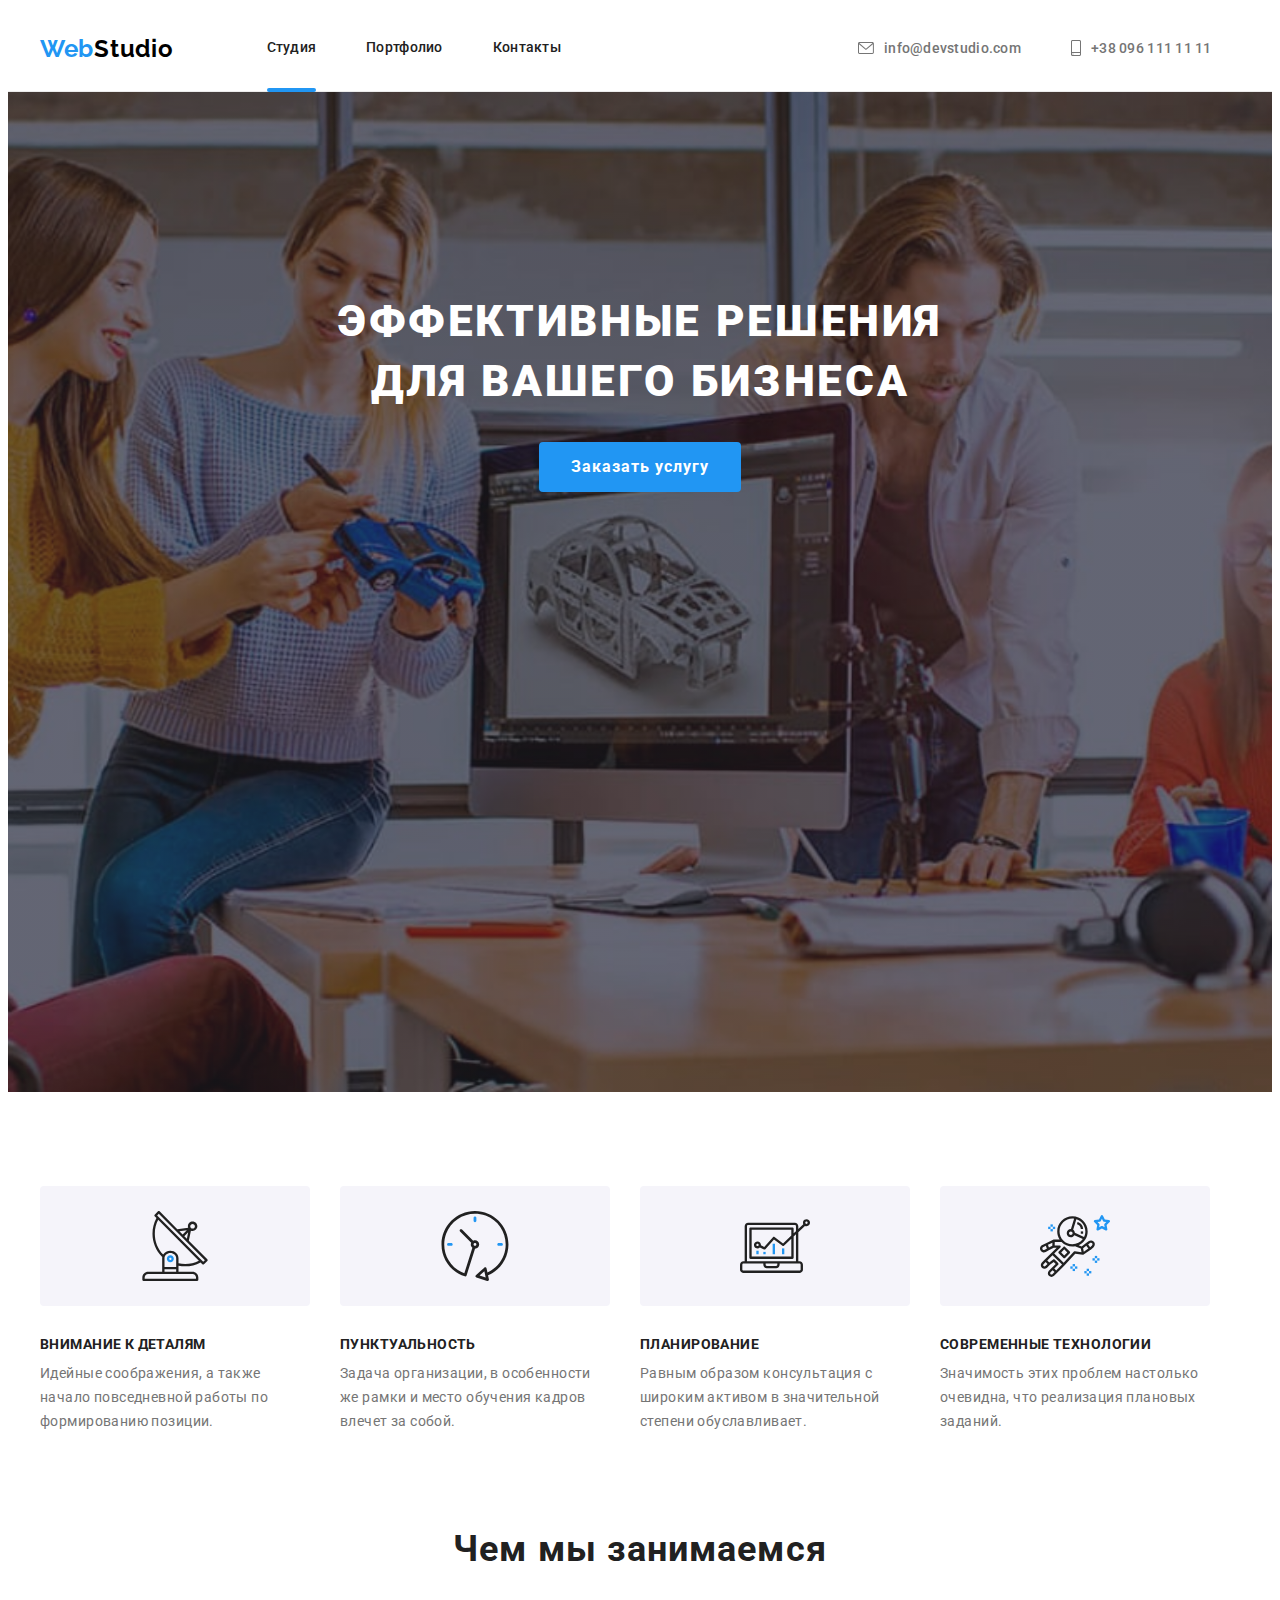
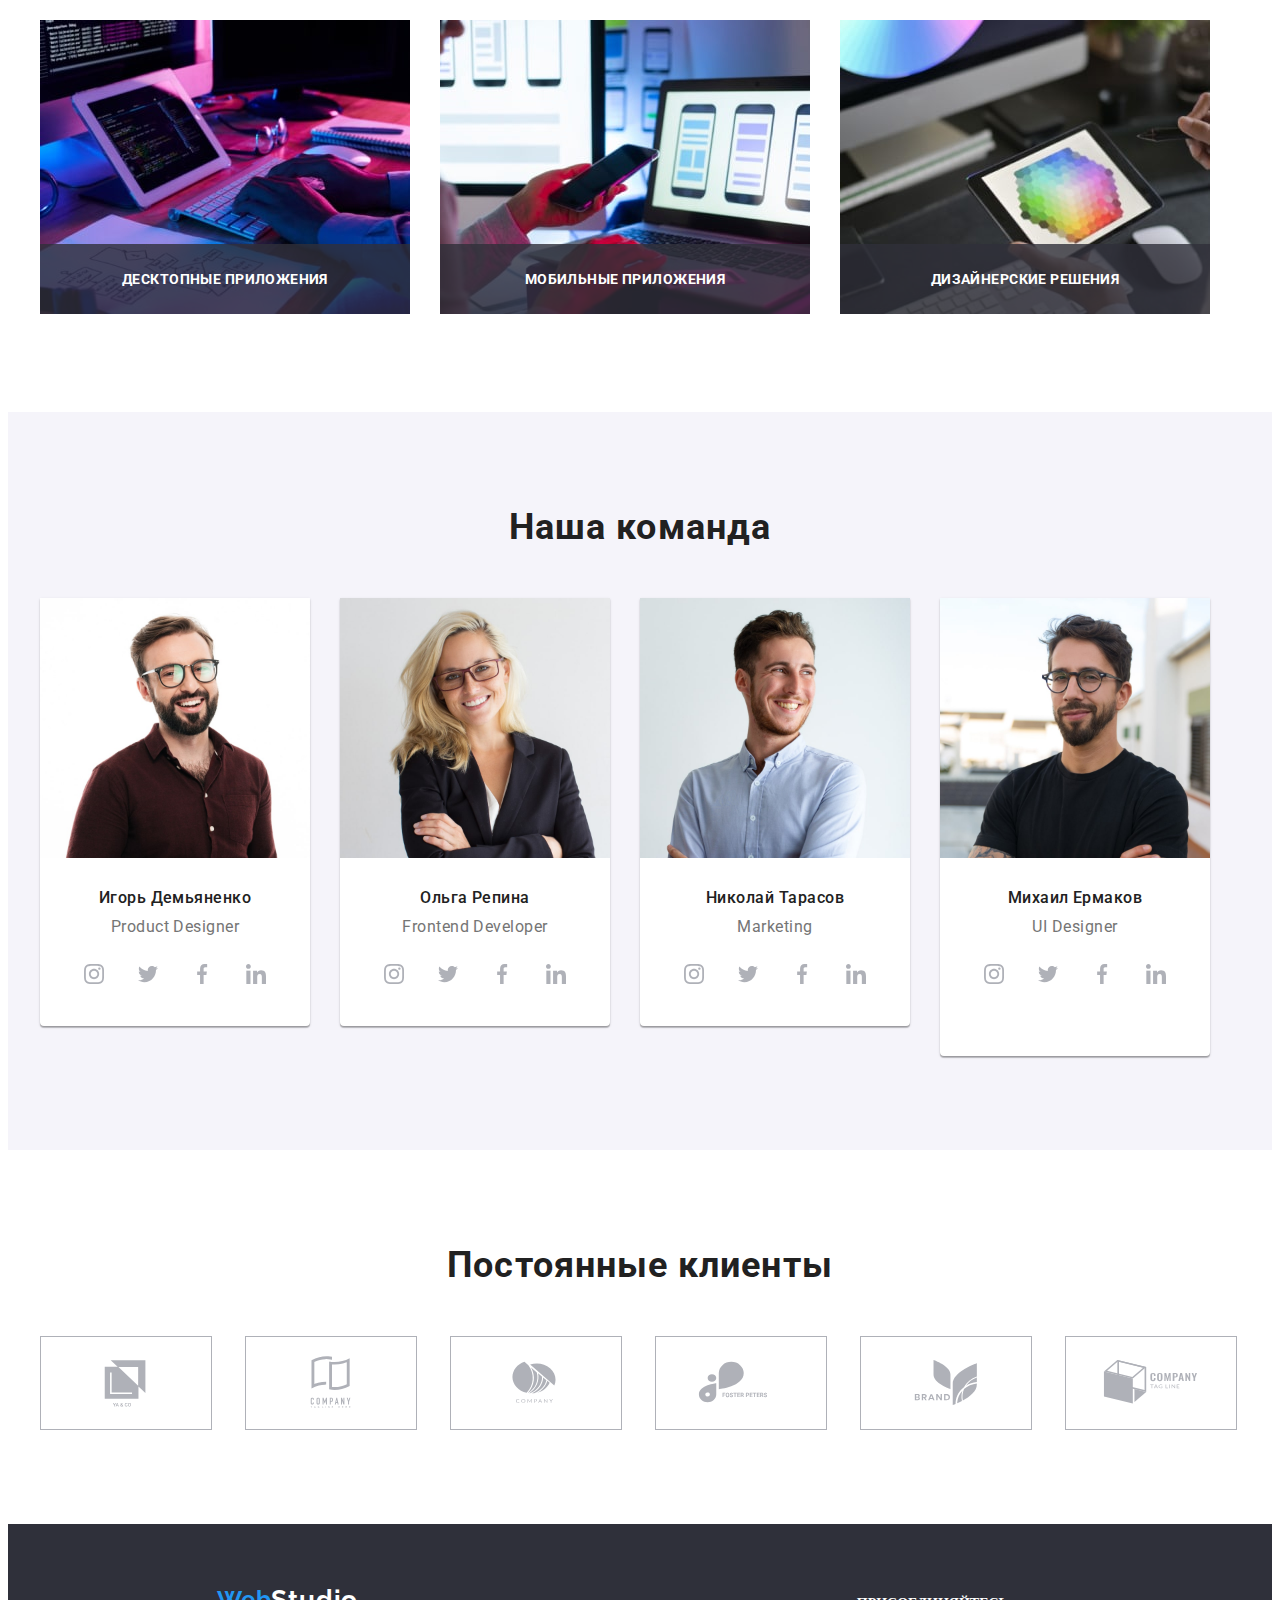
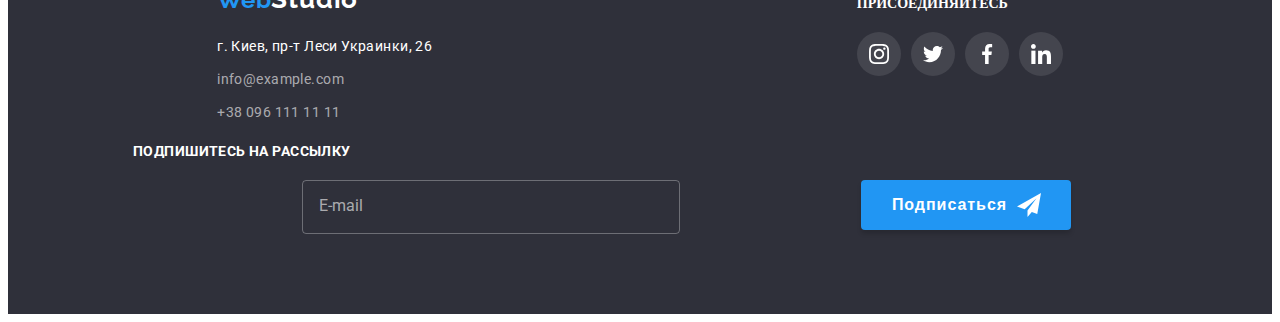
==== commit 4c34d2ef: "a" ====
--- a/index.html
+++ b/index.html
@@ -431,51 +431,52 @@
         </main>
         <footer class="footer">
             <div class="footer-wrap">
-            <div class="container footer-flex">
-                <div>
-                    <a href="" class="footer-logo link"><span class="logo-footer-start">Web</span><span class="logo-footer-end">Studio</span></a>
-                    <address>
-                        <ul class="footer-list list">
-                            <li class="footer-item"><a href="https://goo.gl/maps/usRxasDixCcgagAA9" target="_blank" class="footer-position link">г. Киев, пр-т Леси Украинки, 26</a></li>
-                            <li class="footer-item"><a href="mailto:info@example.com" class="footer-link link">info@example.com</a></li>
-                            <li class="footer-item"><a href="tel:+38-096-111-11-11" class="footer-link link">+38 096 111 11 11</a></li>
-                        </ul> 
-                    </address>
-                </div>
-                <div class="join">
-                    <h2 class="join-title">присоединяйтесь</h2>
-                    <ul class="join-list list">
-                        <li class="join-item">
-                            <a href="" class="join-link link">
-                                <svg class="join-icon" width="20" height="20">
-                                    <use href="./images/icons/symbol-defs.svg#icon-instagram"></use>
-                                </svg>
-                            </a>
-                        </li>
-                        <li class="join-item" >
-                            <a href="" class="join-link link">
-                                <svg class="join-icon" width="20" height="20">
-                                    <use href="./images/icons/symbol-defs.svg#icon-twitter"></use>
-                                </svg>
-                            </a>
-                        </li>
-                        <li class="join-item">
-                            <a href="" class="join-link link">
-                                <svg class="join-icon" width="20" height="20">
-                                    <use href="./images/icons/symbol-defs.svg#icon-facebook"></use>
-                                </svg>
-                            </a>
-                        </li>
-                        <li class="join-item">
-                            <a href="" class="join-link link">
-                                <svg class="join-icon" width="20" height="20">
-                                    <use href="./images/icons/symbol-defs.svg#icon-linkedin"></use>
-                                </svg>
-                            </a>
-                        </li>
-                    </ul>
-                </div>
-            </div>    
+            <div class="container">
+                <div class="footer-flex">
+                    <div>
+                        <a href="" class="footer-logo link"><span class="logo-footer-start">Web</span><span class="logo-footer-end">Studio</span></a>
+                        <address>
+                            <ul class="footer-list list">
+                                <li class="footer-item"><a href="https://goo.gl/maps/usRxasDixCcgagAA9" target="_blank" class="footer-position link">г. Киев, пр-т Леси Украинки, 26</a></li>
+                                <li class="footer-item"><a href="mailto:info@example.com" class="footer-link link">info@example.com</a></li>
+                                <li class="footer-item"><a href="tel:+38-096-111-11-11" class="footer-link link">+38 096 111 11 11</a></li>
+                            </ul> 
+                        </address>
+                    </div>
+                    <div class="join">
+                        <h2 class="join-title">присоединяйтесь</h2>
+                        <ul class="join-list list">
+                            <li class="join-item">
+                                <a href="" class="join-link link">
+                                    <svg class="join-icon" width="20" height="20">
+                                        <use href="./images/icons/symbol-defs.svg#icon-instagram"></use>
+                                    </svg>
+                                </a>
+                            </li>
+                            <li class="join-item" >
+                                <a href="" class="join-link link">
+                                    <svg class="join-icon" width="20" height="20">
+                                        <use href="./images/icons/symbol-defs.svg#icon-twitter"></use>
+                                    </svg>
+                                </a>
+                            </li>
+                            <li class="join-item">
+                                <a href="" class="join-link link">
+                                    <svg class="join-icon" width="20" height="20">
+                                        <use href="./images/icons/symbol-defs.svg#icon-facebook"></use>
+                                    </svg>
+                                </a>
+                            </li>
+                            <li class="join-item">
+                                <a href="" class="join-link link">
+                                    <svg class="join-icon" width="20" height="20">
+                                        <use href="./images/icons/symbol-defs.svg#icon-linkedin"></use>
+                                    </svg>
+                                </a>
+                            </li>
+                        </ul>
+                </div>
+                </div>
                 <form class="subscribe">
                     <p class="subscribe-title">Подпишитесь на рассылку</p>
                     <div class="subscribe-cont">
@@ -487,6 +488,7 @@
                         </button>
                     </div>
                 </form>
+            </div>
             </div>  
         </footer>
         <div class="backdrop is-hidden" data-modal>
--- a/css/main.min.css
+++ b/css/main.min.css
@@ -1 +1 @@
-.list{list-style:none}.link{text-decoration:none}h1,h2,h3,h4,h5,h6,p,ul{margin:0;padding:0}.btn{background:#2196f3;color:#fff;font-weight:700;font-size:16px;line-height:1.87;letter-spacing:.06em;cursor:pointer;border-radius:4px;padding:10px 32px;min-width:200px;margin-left:485px;margin-top:30px}.container{width:100%;padding-left:15px;padding-right:15px;margin-left:auto;margin-right:auto}@media screen and (min-width: 480px){.container{width:480px}}@media screen and (min-width: 768px){.container{width:768px}}@media screen and (min-width: 1200px){.container{width:1200px}}.backdrop{position:fixed;top:0;width:100%;height:100%;background:rgba(0,0,0,.2);-webkit-transition:opacity 500ms,visibility 300ms;transition:opacity 500ms,visibility 300ms}.modal{position:absolute;top:50%;left:50%;-webkit-transform:translate(-50%, -50%);transform:translate(-50%, -50%);width:528px;min-height:581px;background-color:#fff;-webkit-box-shadow:0px 1px 3px rgba(0,0,0,.12),0px 1px 1px rgba(0,0,0,.14),0px 2px 1px rgba(0,0,0,.2);box-shadow:0px 1px 3px rgba(0,0,0,.12),0px 1px 1px rgba(0,0,0,.14),0px 2px 1px rgba(0,0,0,.2);border-radius:4px;padding:40px}.modal-icon-close{position:absolute;top:8px;right:8px;border:1px solid rgba(0,0,0,.1);border-radius:50%;cursor:pointer;position:absolute;width:30px;height:30px;padding:5px;background-color:rgba(0,0,0,0);-webkit-transition-duration:250ms;transition-duration:250ms;-webkit-transition-timing-function:cubic-bezier(0.4, 0, 0.2, 1);transition-timing-function:cubic-bezier(0.4, 0, 0.2, 1)}.modal-icon-close:hover{fill:#2196f3}.form-title{font-family:"Roboto";font-style:normal;font-weight:700;font-size:20px;line-height:1.15;text-align:center;letter-spacing:.03em;color:#212121;margin-bottom:12px}.form-input{width:100%;height:40px;border:1px solid rgba(33,33,33,.2);-webkit-box-sizing:border-box;box-sizing:border-box;border-radius:4px;background-color:rgba(0,0,0,0);cursor:pointer;outline:none;padding-left:32px}.form-input:focus{border-color:#2196f3}.form-label,.form-text{display:block;font-family:"Roboto";font-style:normal;font-weight:400;font-size:12px;line-height:1.16;letter-spacing:.01em;color:#757575;margin-bottom:4px}.input-wrap{position:relative;margin-bottom:12px}.input-icon{position:absolute;top:50%;-webkit-transform:translateY(-50%);transform:translateY(-50%);left:12px}.form-input:focus+.input-icon{fill:#2196f3}.user-text{width:100%;min-height:120px;border:1px solid rgba(33,33,33,.2);border-radius:4px;padding:12px 16px;background-color:rgba(0,0,0,0);cursor:pointer;outline:none;resize:none}.user-text::-webkit-input-placeholder{font-family:"Roboto";font-style:normal;font-weight:400;font-size:14px;line-height:1.14;letter-spacing:.01em;color:rgba(117,117,117,.5)}.user-text::-moz-placeholder{font-family:"Roboto";font-style:normal;font-weight:400;font-size:14px;line-height:1.14;letter-spacing:.01em;color:rgba(117,117,117,.5)}.user-text:-ms-input-placeholder{font-family:"Roboto";font-style:normal;font-weight:400;font-size:14px;line-height:1.14;letter-spacing:.01em;color:rgba(117,117,117,.5)}.user-text::-ms-input-placeholder{font-family:"Roboto";font-style:normal;font-weight:400;font-size:14px;line-height:1.14;letter-spacing:.01em;color:rgba(117,117,117,.5)}.user-text::placeholder{font-family:"Roboto";font-style:normal;font-weight:400;font-size:14px;line-height:1.14;letter-spacing:.01em;color:rgba(117,117,117,.5)}.check-text{margin-top:20px;margin-bottom:30px}.check-text .check-wrap{content:"";width:16px;height:15px;margin-right:8px;border:2px solid #212121;border-radius:2px;display:-webkit-box;display:-ms-flexbox;display:flex;-webkit-box-align:center;-ms-flex-align:center;align-items:center;-webkit-box-pack:center;-ms-flex-pack:center;justify-content:center}.check-text,.check-link{display:-webkit-box;display:-ms-flexbox;display:flex;-webkit-box-align:center;-ms-flex-align:center;align-items:center;-webkit-box-pack:center;-ms-flex-pack:center;justify-content:center;font-family:"Roboto";font-style:normal;font-weight:400;font-size:14px;line-height:24px;letter-spacing:.03em;color:#757575}.icon-check{fill:rgba(0,0,0,0)}.check-link{color:#2196f3}.form-check:checked+.check-text .check-wrap{background-color:#2196f3;border:none}.form-check:checked+.check-text .icon-check{fill:#eee}.modal-btn{display:block;margin:0 auto;border:rgba(0,0,0,0)}.menu__button,.mob-menu__button{display:-webkit-inline-box;display:-ms-inline-flexbox;display:inline-flex;margin:0;padding:0;border:none;background-color:rgba(0,0,0,0);cursor:pointer}.menu__button:hover,.menu__button:focus,.mob-menu__button:hover,.mob-menu__button:focus{fill:#2196f3}@media screen and (min-width: 768px){.menu__button,.mob-menu__button{display:none}}.mob-menu{position:fixed;z-index:2;top:0;left:0;width:100vw;height:100vh;padding:48px 40px;background-color:#fff}.mob-menu .container{display:-webkit-box;display:-ms-flexbox;display:flex;-webkit-box-orient:vertical;-webkit-box-direction:normal;-ms-flex-direction:column;flex-direction:column;height:100%;-webkit-box-pack:justify;-ms-flex-pack:justify;justify-content:space-between;overflow:auto}@media screen and (min-width: 768px){.mob-menu{display:none}}.mob-menu__button{position:absolute;top:10px;right:15px}.mob-menu__item+.mob-menu__item{margin-top:32px}.mob-menu__link{font-family:"Roboto";font-style:normal;font-weight:500;font-size:40px;line-height:1.175;letter-spacing:.02em;color:#212121}.mob-menu__link:hover,.mob-menu__link:focus{color:#2196f3}@media screen and (orientation: landscape){.mob-menu__bottom{margin-top:40px}}.mob-menu-contacts__item+.mob-menu-contacts__item{margin-top:15px}.mob-menu-contacts__link{-webkit-transition-duration:250ms;transition-duration:250ms;-webkit-transition-timing-function:cubic-bezier(0.4, 0, 0.2, 1);transition-timing-function:cubic-bezier(0.4, 0, 0.2, 1);font-family:"Roboto";font-style:normal;font-weight:500;font-size:24px;line-height:28px;letter-spacing:.02em;color:#757575}.mob-menu-contacts__link:hover,.mob-menu-contacts__link:focus{color:#2196f3;font-family:"Roboto";font-style:normal;font-weight:500;font-size:34px;line-height:40px;letter-spacing:.02em}.mob-menu-soc__list{display:-webkit-box;display:-ms-flexbox;display:flex;-ms-flex-wrap:wrap;flex-wrap:wrap;margin-top:64px}@media screen and (orientation: landscape){.mob-menu-soc__list{-webkit-box-pack:space-evenly;-ms-flex-pack:space-evenly;justify-content:space-evenly}}@media screen and (max-width: 479px){.mob-menu-soc__list{-ms-flex-pack:distribute;justify-content:space-around}}.mob-menu-soc__item:not(:last-child){margin-right:10px}@media screen and (max-width: 479px){.mob-menu-soc__item:not(:last-child){margin-right:5px}}.mob-menu-soc__link{color:#2196f3}.mob-menu-soc__link:hover,.mob-menu-soc__link:focus{color:#757575}.mob-menu-soc__link::after{content:"|";color:rgba(33,33,33,.2);margin-left:10px}@media screen and (max-width: 479px){.mob-menu-soc__link{margin-left:5px}}.begin{height:400px;margin-left:auto;margin-right:auto;padding-top:118px;padding-bottom:118px;text-align:center;background-color:#c4c4c4;background-image:-webkit-gradient(linear, left top, left bottom, from(rgba(47, 48, 58, 0.4)), to(rgba(47, 48, 58, 0.4))),url(../images/work-mob.jpg);background-image:linear-gradient(rgba(47, 48, 58, 0.4), rgba(47, 48, 58, 0.4)),url(../images/work-mob.jpg);background-repeat:no-repeat;background-position:center;background-size:cover}@media(min-device-pixel-ratio: 2),(-webkit-min-device-pixel-ratio: 2),(min-resolution: 192dpi),(min-resolution: 2dppx){.begin{background-image:-webkit-gradient(linear, left top, left bottom, from(rgba(47, 48, 58, 0.4)), to(rgba(47, 48, 58, 0.4))),url(../images/work-mob-2x.jpg);background-image:linear-gradient(rgba(47, 48, 58, 0.4), rgba(47, 48, 58, 0.4)),url(../images/work-mob-2x.jpg)}}@media screen and (min-width: 768px){.begin{background-image:-webkit-gradient(linear, left top, left bottom, from(rgba(47, 48, 58, 0.4)), to(rgba(47, 48, 58, 0.4))),url(../images/work-tab.jpg);background-image:linear-gradient(rgba(47, 48, 58, 0.4), rgba(47, 48, 58, 0.4)),url(../images/work-tab.jpg)}}@media screen and (min-width: 768px)and (min-device-pixel-ratio: 2),screen and (min-width: 768px)and (-webkit-min-device-pixel-ratio: 2),screen and (min-width: 768px)and (min-resolution: 192dpi),screen and (min-width: 768px)and (min-resolution: 2dppx){.begin{background-image:-webkit-gradient(linear, left top, left bottom, from(rgba(47, 48, 58, 0.4)), to(rgba(47, 48, 58, 0.4))),url(../images/work-tab-2x.jpg);background-image:linear-gradient(rgba(47, 48, 58, 0.4), rgba(47, 48, 58, 0.4)),url(../images/work-tab-2x.jpg)}}@media screen and (min-width: 1200px){.begin{max-width:1600px;height:600px;padding-top:200px;padding-bottom:200px;background-image:-webkit-gradient(linear, left top, left bottom, from(rgba(47, 48, 58, 0.4)), to(rgba(47, 48, 58, 0.4))),url(../images/work.jpg);background-image:linear-gradient(rgba(47, 48, 58, 0.4), rgba(47, 48, 58, 0.4)),url(../images/work.jpg)}}@media screen and (min-width: 1200px)and (min-device-pixel-ratio: 2),screen and (min-width: 1200px)and (-webkit-min-device-pixel-ratio: 2),screen and (min-width: 1200px)and (min-resolution: 192dpi),screen and (min-width: 1200px)and (min-resolution: 2dppx){.begin{background-image:-webkit-gradient(linear, left top, left bottom, from(rgba(47, 48, 58, 0.4)), to(rgba(47, 48, 58, 0.4))),url(../images/work-2x.jpg);background-image:linear-gradient(rgba(47, 48, 58, 0.4), rgba(47, 48, 58, 0.4)),url(../images/work-2x.jpg)}}.begin__title{font-family:"Roboto";font-style:normal;font-weight:900;font-size:26px;line-height:1.62;text-align:center;letter-spacing:.06em;text-transform:uppercase;color:#fff;max-width:360px;margin-bottom:30px;margin-right:auto;margin-left:auto}.begin__btn{background:#2196f3;color:#fff;border-radius:4px;border:rgba(0,0,0,0);padding:10px 32px;min-width:200px;cursor:pointer;-webkit-transition-duration:250ms;transition-duration:250ms;-webkit-transition-timing-function:cubic-bezier(0.4, 0, 0.2, 1);transition-timing-function:cubic-bezier(0.4, 0, 0.2, 1);font-family:"Roboto";font-style:normal;font-weight:700;font-size:16px;line-height:1.88;letter-spacing:.06em}.benefits{padding-top:60px;padding-bottom:60px}@media screen and (min-width: 1200px){.benefits{padding-top:94px;padding-bottom:94px}}.benefits-title{max-width:450px;font-family:"Roboto";font-style:normal;font-weight:700;font-size:14px;line-height:16/14;letter-spacing:.03em;text-transform:uppercase;color:#212121;margin-bottom:10px;text-align:center}@media screen and (min-width: 768px){.benefits-title{width:354px;text-align:left}}@media screen and (min-width: 1200px){.benefits-title{width:270px}}@media screen and (min-width: 768px){.benefits-list{display:-webkit-box;display:-ms-flexbox;display:flex;-ms-flex-wrap:wrap;flex-wrap:wrap;margin-bottom:-30px;margin-right:-30px}}.benefits-item:not(:last-child){margin-bottom:30px}@media screen and (min-width: 768px){.benefits-item:not(:last-child){margin-right:30px}}.benefits-text{font-family:"Roboto";font-style:normal;font-weight:400;font-size:14px;line-height:24/14;letter-spacing:.03em;color:#757575;max-width:450px}@media screen and (min-width: 768px){.benefits-text{width:354px}}@media screen and (min-width: 1200px){.benefits-text{width:270px}}.background-icon{background-color:#f5f4fa;border-radius:4px;margin-bottom:30px;max-width:450px;height:120px;display:-webkit-box;display:-ms-flexbox;display:flex;-webkit-box-align:center;-ms-flex-align:center;align-items:center;-webkit-box-pack:center;-ms-flex-pack:center;justify-content:center}@media screen and (min-width: 768px){.background-icon{width:354px}}@media screen and (min-width: 1200px){.background-icon{width:270px}}.benefits-icon{display:-webkit-box;display:-ms-flexbox;display:flex;-webkit-box-align:center;-ms-flex-align:center;align-items:center;-webkit-box-pack:center;-ms-flex-pack:center;justify-content:center}.clients{padding-top:60px;padding-bottom:60px}@media screen and (min-width: 1200px){.clients{padding-top:94px;padding-bottom:94px}}.clients-icon{fill:#afb1b8}.clients-link:hover .clients-icon{fill:#2196f3}.clients-link:focus .clients-icon{fill:#2196f3}.clients-title{font-family:"Roboto";font-style:normal;font-weight:700;font-size:36px;line-height:1.17;text-align:center;letter-spacing:.03em;color:#212121}.clients-list{display:-webkit-box;display:-ms-flexbox;display:flex;margin-top:50px;-ms-flex-wrap:wrap;flex-wrap:wrap;-webkit-box-pack:center;-ms-flex-pack:center;justify-content:center;margin-bottom:-30px;margin-left:-30px}@media screen and (min-width: 1200px){.clients-list{margin-bottom:0;-ms-flex-wrap:nowrap;flex-wrap:nowrap}}.clients-item{width:calc(50% - 30px);margin-bottom:30px;margin-left:30px}@media screen and (min-width: 768px){.clients-item{width:calc(33.3333333333% - 30px)}}@media screen and (min-width: 1200px){.clients-item{width:100%}}.clients-link{max-width:210px;height:92px;border:1px solid #afb1b8;display:-webkit-box;display:-ms-flexbox;display:flex;-webkit-box-align:center;-ms-flex-align:center;align-items:center;-webkit-box-pack:center;-ms-flex-pack:center;justify-content:center;-webkit-transition-duration:250ms;transition-duration:250ms;-webkit-transition-timing-function:cubic-bezier(0.4, 0, 0.2, 1);transition-timing-function:cubic-bezier(0.4, 0, 0.2, 1)}.clients-link:hover{border-color:#2196f3}.clients-link:focus{border-color:#2196f3}@media screen and (min-width: 768px){.clients-link{max-width:226px}}@media screen and (min-width: 1200px){.clients-link{width:170px}}.footer{background:#2f303a;padding-top:60px;padding-bottom:60px}@media screen and (min-width: 768px){.footer-flex{display:-webkit-box;display:-ms-flexbox;display:flex;-webkit-box-align:baseline;-ms-flex-align:baseline;align-items:baseline;-ms-flex-pack:distribute;justify-content:space-around;margin-bottom:60px}}@media screen and (min-width: 1200px){.footer-flex{display:-webkit-box;display:-ms-flexbox;display:flex;-webkit-box-align:baseline;-ms-flex-align:baseline;align-items:baseline;margin-bottom:0}}@media screen and (min-width: 1200px){.footer-wrap{display:-webkit-box;display:-ms-flexbox;display:flex}}.footer-logo{display:block;margin-bottom:20px;text-align:center}@media screen and (min-width: 1200px){.footer-logo{text-align:left}}.footer-position{font-family:"Roboto";font-style:normal;font-weight:400;font-size:14px;line-height:1.71;letter-spacing:.03em;color:#fff;display:block;text-align:center}@media screen and (min-width: 1200px){.footer-position{text-align:left}}@media screen and (min-width: 768px)and (max-width: 1199px){.footer-item:not(:last-child){margin-bottom:8px}}@media screen and (min-width: 1200px){.footer-item{display:block;margin-bottom:9px}}.footer-link{font-family:"Roboto";font-style:normal;font-weight:400;font-size:14px;line-height:1.71;letter-spacing:.03em;color:rgba(255,255,255,.6);text-align:center;display:block}@media screen and (min-width: 1200px){.footer-link{text-align:left}}.join{margin-top:60px;margin-bottom:60px}@media screen and (min-width: 768px){.join{margin-top:0;margin-bottom:0}}@media screen and (min-width: 1200px){.join{margin-left:70px}}.join-title{font-size:14px;line-height:1.14;text-transform:uppercase;color:#fff;margin-bottom:20px;text-align:center}@media screen and (min-width: 1200px){.join-title{text-align:left}}.join-list{display:-webkit-box;display:-ms-flexbox;display:flex;-webkit-box-pack:center;-ms-flex-pack:center;justify-content:center;-webkit-box-align:center;-ms-flex-align:center;align-items:center}.join-item+.join-item{margin-left:10px}.join-link{width:44px;height:44px;background-color:rgba(255,255,255,.1);border-radius:50%;display:-webkit-box;display:-ms-flexbox;display:flex;-webkit-box-pack:center;-ms-flex-pack:center;justify-content:center;-webkit-box-align:center;-ms-flex-align:center;align-items:center;fill:#fff;-webkit-transition-duration:250ms;transition-duration:250ms;-webkit-transition-timing-function:cubic-bezier(0.4, 0, 0.2, 1);transition-timing-function:cubic-bezier(0.4, 0, 0.2, 1)}.join-link:hover{background-color:#2196f3}.join-link:focus{background-color:#2196f3}@media screen and (min-width: 1200px){.subscribe{margin-left:93px;padding-top:10px}}.subscribe-title{display:block;font-family:"Roboto";font-style:normal;font-weight:700;font-size:14px;line-height:1.14;letter-spacing:.03em;text-transform:uppercase;color:#fff;margin-bottom:20px;text-align:center}@media screen and (min-width: 1200px){.subscribe-title{text-align:left;display:-webkit-box;display:-ms-flexbox;display:flex}}.subscribe-cont{display:block}@media screen and (min-width: 1200px){.subscribe-cont{display:-webkit-box;display:-ms-flexbox;display:flex}}.subscribe-input{width:100%;height:50px;background-color:rgba(0,0,0,0);outline:none;border:1px solid rgba(255,255,255,.3);border-radius:4px;color:rgba(255,255,255,.6);margin-bottom:20px}.subscribe-input::-webkit-input-placeholder{font-family:"Roboto";font-style:normal;font-weight:400;font-size:16px;line-height:1.25;color:rgba(255,255,255,.6)}.subscribe-input::-moz-placeholder{font-family:"Roboto";font-style:normal;font-weight:400;font-size:16px;line-height:1.25;color:rgba(255,255,255,.6)}.subscribe-input:-ms-input-placeholder{font-family:"Roboto";font-style:normal;font-weight:400;font-size:16px;line-height:1.25;color:rgba(255,255,255,.6)}.subscribe-input::-ms-input-placeholder{font-family:"Roboto";font-style:normal;font-weight:400;font-size:16px;line-height:1.25;color:rgba(255,255,255,.6)}.subscribe-input::placeholder{font-family:"Roboto";font-style:normal;font-weight:400;font-size:16px;line-height:1.25;color:rgba(255,255,255,.6)}@media screen and (min-width: 768px){.subscribe-input{display:block;width:450px;margin-left:auto;margin-right:auto}}@media screen and (min-width: 1200px){.subscribe-input{display:inline;padding-left:16px;width:358px}}.subscribe-btn{display:block;margin-left:auto;margin-right:auto;padding-left:29px;padding-right:28px;padding-top:10px;padding-bottom:10px;background:#2196f3;color:#fff;font-weight:700;font-size:16px;line-height:1.87;letter-spacing:.06em;cursor:pointer;border-color:rgba(0,0,0,0);border-radius:4px;fill:#fff;-webkit-box-shadow:0px 4px 4px rgba(0,0,0,.15);box-shadow:0px 4px 4px rgba(0,0,0,.15)}@media screen and (min-width: 1200px){.subscribe-btn{height:50px;display:-webkit-box;display:-ms-flexbox;display:flex;-webkit-box-pack:center;-ms-flex-pack:center;justify-content:center;-webkit-box-align:center;-ms-flex-align:center;align-items:center;margin-left:12px}}.subscribe-send{vertical-align:middle}@media screen and (min-width: 1200px){.subscribe-send{margin-left:10px}}.logo-footer-start{font-family:"Raleway";font-style:normal;font-weight:700;font-size:24px;line-height:1.17;text-align:center;letter-spacing:.03em;color:#2196f3}.logo-footer-end{font-family:"Raleway";font-style:normal;font-weight:700;font-size:26px;line-height:1.19;letter-spacing:.03em;color:#fff}.header{background-color:#fff;border-bottom:1px solid #ececec}.header__wrap{display:-webkit-box;display:-ms-flexbox;display:flex;-webkit-box-align:center;-ms-flex-align:center;align-items:center}.header-list__item:not(:last-child){margin-right:50px}.nav{display:none}@media screen and (min-width: 768px){.nav{display:-webkit-box;display:-ms-flexbox;display:flex;-webkit-box-orient:horizontal;-webkit-box-direction:normal;-ms-flex-direction:row;flex-direction:row;width:100%}}@media screen and (min-width: 768px){.header-list{display:-webkit-box;display:-ms-flexbox;display:flex;margin-left:88px}}@media screen and (min-width: 1200px){.header-list{margin-left:93px}}.active::after{content:"";display:block;position:relative;bottom:-32px;height:4px;border-radius:2px;background-color:#2196f3}.header-hero__link{font-family:"Roboto";font-style:normal;font-weight:500;font-size:14px;line-height:1.14;letter-spacing:.02em;color:#212121;-webkit-transition-duration:250ms;transition-duration:250ms;-webkit-transition-timing-function:cubic-bezier(0.4, 0, 0.2, 1);transition-timing-function:cubic-bezier(0.4, 0, 0.2, 1)}.header-hero__link:hover{color:#2196f3}.header-hero__link:focus{color:#2196f3}.connect__link{-webkit-box-pack:center;-ms-flex-pack:center;justify-content:center;-webkit-box-align:center;-ms-flex-align:center;align-items:center;display:-webkit-box;display:-ms-flexbox;display:flex;font-family:"Roboto";font-style:normal;font-weight:500;font-size:12px;line-height:1.17px;letter-spacing:.02em;color:#757575;-webkit-transition-duration:250ms;transition-duration:250ms;-webkit-transition-timing-function:cubic-bezier(0.4, 0, 0.2, 1);transition-timing-function:cubic-bezier(0.4, 0, 0.2, 1)}@media screen and (min-width: 1200px){.connect__link{padding-top:32px;padding-bottom:32px;font-size:14px;line-height:16px}}.connect__link:hover{color:#2196f3}.connect__link:focus{color:#2196f3}.connect{display:block;padding-top:21px;margin-left:auto}@media screen and (min-width: 1200px){.connect{width:100%;display:-webkit-box;display:-ms-flexbox;display:flex;margin-left:297px;padding-top:0}}.connect__contacts{margin-bottom:10px}@media screen and (min-width: 1200px){.connect__contacts{margin-bottom:0}.connect__contacts:not(:last-child){margin-right:50px}}.connect__icon{margin-right:8px;fill:currentColor;vertical-align:middle}@media screen and (min-width: 1200px){.connect__icon{margin-right:10px}}.logo{padding-top:16px;padding-bottom:16px;font-family:"Raleway";font-style:normal;font-weight:700;font-size:24px;line-height:1.16;letter-spacing:.03em;margin-right:auto}@media screen and (min-width: 1200px){.logo{margin-right:0;font-weight:700;font-size:24px;line-height:1.19;letter-spacing:.03em}}.logo-start{color:#2196f3}.logo-end{color:#000}.team{background-color:#f5f4fa;padding-top:60px;padding-bottom:60px}@media screen and (min-width: 1200px){.team{padding-top:94px;padding-bottom:94px}}@media screen and (min-width: 768px){.team-list{display:-webkit-box;display:-ms-flexbox;display:flex;-ms-flex-wrap:wrap;flex-wrap:wrap}}.team-title{font-family:"Roboto";font-style:normal;font-weight:700;font-size:36px;line-height:1.17;text-align:center;letter-spacing:.03em;color:#212121;margin-bottom:50px}.team-item{max-width:450px;margin-bottom:30px;background-color:#fff;border-radius:0px 0px 4px 4px;-webkit-box-shadow:0px 1px 3px rgba(0,0,0,.12),0px 1px 1px rgba(0,0,0,.14),0px 2px 1px rgba(0,0,0,.2);box-shadow:0px 1px 3px rgba(0,0,0,.12),0px 1px 1px rgba(0,0,0,.14),0px 2px 1px rgba(0,0,0,.2)}@media screen and (min-width: 768px)and (max-width: 1199px){.team-item{min-width:354px;-ms-flex-preferred-size:calc(50% - 30px);flex-basis:calc(50% - 30px);margin-right:30px;margin-bottom:30px}.team-item:nth-child(2n){margin-right:-30px}.team-item:nth-child(3){margin-bottom:0px}.team-item:nth-child(4){margin-bottom:0px}}@media screen and (min-width: 1200px){.team-item{margin-right:30px;width:270px;-ms-flex-preferred-size:calc(25% - 30px);flex-basis:calc(25% - 30px)}.team-item:nth-child(4){margin-right:-30px}}.team-name{font-family:"Roboto";font-style:normal;font-weight:500;font-size:16px;line-height:1.19;text-align:center;letter-spacing:.03em;color:#212121;margin-bottom:10px}.team-position{font-family:"Roboto";font-style:normal;font-weight:400;font-size:16px;line-height:1.19;text-align:center;letter-spacing:.03em;color:#757575;margin-bottom:16px}.team-img{display:block;max-width:100%;height:auto}.team-margin{text-align:center;padding:30px}.team-soc-list{display:-webkit-box;display:-ms-flexbox;display:flex;-webkit-box-pack:center;-ms-flex-pack:center;justify-content:center}.team-soc-item+.team-soc-item{margin-left:10px}.team-soc-icon{fill:#afb1b8;-webkit-transition-duration:250ms;transition-duration:250ms;-webkit-transition-timing-function:cubic-bezier(0.4, 0, 0.2, 1);transition-timing-function:cubic-bezier(0.4, 0, 0.2, 1)}.team-soc-link{width:44px;height:44px;border-radius:50%;display:-webkit-box;display:-ms-flexbox;display:flex;-webkit-box-align:center;-ms-flex-align:center;align-items:center;-webkit-box-pack:center;-ms-flex-pack:center;justify-content:center;-webkit-transition-duration:250ms;transition-duration:250ms;-webkit-transition-timing-function:cubic-bezier(0.4, 0, 0.2, 1);transition-timing-function:cubic-bezier(0.4, 0, 0.2, 1)}.team-soc-link:hover{background-color:#2196f3}.team-soc-link:focus{background-color:#2196f3}.team-soc-link:focus .team-soc-icon{fill:#fff}.team-soc-link:hover .team-soc-icon{fill:#fff}.work{display:none;padding-top:94px;padding-bottom:94px}@media screen and (min-width: 1200px){.work{display:-webkit-box;display:-ms-flexbox;display:flex}}.work__title{font-family:"Roboto";font-style:normal;font-weight:700;font-size:36px;line-height:1.17;text-align:center;letter-spacing:.03em;color:#212121;margin-bottom:50px}.work-list{display:-webkit-box;display:-ms-flexbox;display:flex}.work-list__item{-ms-flex-preferred-size:calc(33.3333333333% - 30px);flex-basis:calc(33.3333333333% - 30px);margin-right:30px;position:relative}.last{margin-right:-30px}.text-wrap{position:absolute;top:0;left:0;background-color:rgba(47,48,58,.8);top:224px;display:block;min-width:370px}.work-list__text{padding-top:27px;padding-bottom:27px;font-family:"Roboto";font-style:normal;font-weight:700;font-size:14px;line-height:16px;text-align:center;letter-spacing:.03em;text-transform:uppercase;color:#fff}.is-hidden{opacity:0;pointer-events:none;visibility:hidden}.visually-hidden{position:absolute;white-space:nowrap;width:1px;height:1px;overflow:hidden;border:0;padding:0;clip:rect(0 0 0 0);-webkit-clip-path:inset(50%);clip-path:inset(50%);margin:-1px}/*# sourceMappingURL=main.min.css.map */+.list{list-style:none}.link{text-decoration:none}h1,h2,h3,h4,h5,h6,p,ul{margin:0;padding:0}.btn{background:#2196f3;color:#fff;font-weight:700;font-size:16px;line-height:1.87;letter-spacing:.06em;cursor:pointer;border-radius:4px;padding:10px 32px;min-width:200px;margin-left:485px;margin-top:30px}.container{width:100%;padding-left:15px;padding-right:15px;margin-left:auto;margin-right:auto}@media screen and (min-width: 480px){.container{width:480px}}@media screen and (min-width: 768px){.container{width:768px}}@media screen and (min-width: 1200px){.container{width:1200px}}.backdrop{position:fixed;top:0;width:100%;height:100%;background:rgba(0,0,0,.2);-webkit-transition:opacity 500ms,visibility 300ms;transition:opacity 500ms,visibility 300ms}.modal{position:absolute;top:50%;left:50%;-webkit-transform:translate(-50%, -50%);transform:translate(-50%, -50%);max-width:450px;max-height:95%;background-color:#fff;-webkit-box-shadow:0px 1px 3px rgba(0,0,0,.12),0px 1px 1px rgba(0,0,0,.14),0px 2px 1px rgba(0,0,0,.2);box-shadow:0px 1px 3px rgba(0,0,0,.12),0px 1px 1px rgba(0,0,0,.14),0px 2px 1px rgba(0,0,0,.2);border-radius:4px;padding:40px}@media screen and (max-width: 767px){.modal{width:95%}}@media screen and (min-width: 768px){.modal{width:100%}}@media screen and (min-width: 1200px){.modal{max-width:528px;height:581px;overflow-y:unset}}.modal-icon-close{position:absolute;top:8px;right:8px;border:1px solid rgba(0,0,0,.1);border-radius:50%;cursor:pointer;position:absolute;width:30px;height:30px;padding:5px;background-color:rgba(0,0,0,0);-webkit-transition-duration:250ms;transition-duration:250ms;-webkit-transition-timing-function:cubic-bezier(0.4, 0, 0.2, 1);transition-timing-function:cubic-bezier(0.4, 0, 0.2, 1)}.modal-icon-close:hover{fill:#2196f3}.form-title{font-family:"Roboto";font-style:normal;font-weight:700;font-size:20px;line-height:1.15;text-align:center;letter-spacing:.03em;color:#212121;margin-bottom:12px}.form-input{width:100%;height:40px;border:1px solid rgba(33,33,33,.2);-webkit-box-sizing:border-box;box-sizing:border-box;border-radius:4px;background-color:rgba(0,0,0,0);cursor:pointer;outline:none;padding-left:32px}.form-input:focus{border-color:#2196f3}.form-label,.form-text{display:block;font-family:"Roboto";font-style:normal;font-weight:400;font-size:12px;line-height:1.16;letter-spacing:.01em;color:#757575;margin-bottom:4px}.input-wrap{position:relative;margin-bottom:12px}.input-icon{position:absolute;top:50%;-webkit-transform:translateY(-50%);transform:translateY(-50%);left:12px}.form-input:focus+.input-icon{fill:#2196f3}.user-text{width:100%;min-height:120px;border:1px solid rgba(33,33,33,.2);border-radius:4px;padding:12px 16px;background-color:rgba(0,0,0,0);cursor:pointer;outline:none;resize:none}.user-text::-webkit-input-placeholder{font-family:"Roboto";font-style:normal;font-weight:400;font-size:14px;line-height:1.14;letter-spacing:.01em;color:rgba(117,117,117,.5)}.user-text::-moz-placeholder{font-family:"Roboto";font-style:normal;font-weight:400;font-size:14px;line-height:1.14;letter-spacing:.01em;color:rgba(117,117,117,.5)}.user-text:-ms-input-placeholder{font-family:"Roboto";font-style:normal;font-weight:400;font-size:14px;line-height:1.14;letter-spacing:.01em;color:rgba(117,117,117,.5)}.user-text::-ms-input-placeholder{font-family:"Roboto";font-style:normal;font-weight:400;font-size:14px;line-height:1.14;letter-spacing:.01em;color:rgba(117,117,117,.5)}.user-text::placeholder{font-family:"Roboto";font-style:normal;font-weight:400;font-size:14px;line-height:1.14;letter-spacing:.01em;color:rgba(117,117,117,.5)}.check-text{margin-top:20px;margin-bottom:30px}.check-text .check-wrap{content:"";width:16px;height:15px;margin-right:8px;border:2px solid #212121;border-radius:2px;display:-webkit-box;display:-ms-flexbox;display:flex;-webkit-box-align:center;-ms-flex-align:center;align-items:center;-webkit-box-pack:center;-ms-flex-pack:center;justify-content:center}.check-text,.check-link{display:-webkit-box;display:-ms-flexbox;display:flex;-webkit-box-align:center;-ms-flex-align:center;align-items:center;-webkit-box-pack:center;-ms-flex-pack:center;justify-content:center;font-family:"Roboto";font-style:normal;font-weight:400;font-size:11px;line-height:1.17;letter-spacing:.03em;color:#757575}@media screen and (min-width: 1200px){.check-text,.check-link{font-size:14px;line-height:1.71}}.icon-check{fill:rgba(0,0,0,0)}.check-link{color:#2196f3}.form-check:checked+.check-text .check-wrap{background-color:#2196f3;border:none}.form-check:checked+.check-text .icon-check{fill:#eee}.modal-btn{display:block;margin:0 auto;border:rgba(0,0,0,0)}.menu__button,.mob-menu__button{display:-webkit-inline-box;display:-ms-inline-flexbox;display:inline-flex;margin:0;padding:0;border:none;background-color:rgba(0,0,0,0);cursor:pointer}.menu__button:hover,.menu__button:focus,.mob-menu__button:hover,.mob-menu__button:focus{fill:#2196f3}@media screen and (min-width: 768px){.menu__button,.mob-menu__button{display:none}}.mob-menu{position:fixed;z-index:2;top:0;left:0;width:100vw;height:100vh;padding:48px 40px;background-color:#fff}.mob-menu .container{display:-webkit-box;display:-ms-flexbox;display:flex;-webkit-box-orient:vertical;-webkit-box-direction:normal;-ms-flex-direction:column;flex-direction:column;height:100%;-webkit-box-pack:justify;-ms-flex-pack:justify;justify-content:space-between;overflow:auto}@media screen and (min-width: 768px){.mob-menu{display:none}}.mob-menu__button{position:absolute;top:10px;right:15px}.mob-menu__item+.mob-menu__item{margin-top:32px}.mob-menu__link{font-family:"Roboto";font-style:normal;font-weight:500;font-size:40px;line-height:1.175;letter-spacing:.02em;color:#212121}.mob-menu__link:hover,.mob-menu__link:focus{color:#2196f3}@media screen and (orientation: landscape){.mob-menu__bottom{margin-top:40px}}.mob-menu-contacts__item+.mob-menu-contacts__item{margin-top:15px}.mob-menu-contacts__link{-webkit-transition-duration:250ms;transition-duration:250ms;-webkit-transition-timing-function:cubic-bezier(0.4, 0, 0.2, 1);transition-timing-function:cubic-bezier(0.4, 0, 0.2, 1);font-family:"Roboto";font-style:normal;font-weight:500;font-size:24px;line-height:28px;letter-spacing:.02em;color:#757575}.mob-menu-contacts__link:hover,.mob-menu-contacts__link:focus{color:#2196f3;font-family:"Roboto";font-style:normal;font-weight:500;font-size:34px;line-height:40px;letter-spacing:.02em}.mob-menu-soc__list{display:-webkit-box;display:-ms-flexbox;display:flex;-ms-flex-wrap:wrap;flex-wrap:wrap;margin-top:64px}@media screen and (max-width: 479px){.mob-menu-soc__list{-ms-flex-pack:distribute;justify-content:space-around}}.mob-menu-soc__item:not(:last-child){margin-right:10px}@media screen and (max-width: 479px){.mob-menu-soc__item:not(:last-child){margin-right:5px}}.mob-menu-soc__link{-webkit-transition-duration:250ms;transition-duration:250ms;-webkit-transition-timing-function:cubic-bezier(0.4, 0, 0.2, 1);transition-timing-function:cubic-bezier(0.4, 0, 0.2, 1);font-family:"Roboto";font-style:normal;font-weight:500;font-size:18px;line-height:1.22;letter-spacing:.02em;color:#2196f3}.mob-menu-soc__link:hover,.mob-menu-soc__link:focus{color:#757575}.mob-menu-soc__link::after{content:"|";color:rgba(33,33,33,.2);margin-left:10px}@media screen and (max-width: 479px){.mob-menu-soc__link{margin-left:5px}}.begin{height:400px;margin-left:auto;margin-right:auto;padding-top:118px;padding-bottom:118px;text-align:center;background-color:#c4c4c4;background-image:-webkit-gradient(linear, left top, left bottom, from(rgba(47, 48, 58, 0.4)), to(rgba(47, 48, 58, 0.4))),url(../images/work-mob.jpg);background-image:linear-gradient(rgba(47, 48, 58, 0.4), rgba(47, 48, 58, 0.4)),url(../images/work-mob.jpg);background-repeat:no-repeat;background-position:center;background-size:cover}@media(min-device-pixel-ratio: 2),(-webkit-min-device-pixel-ratio: 2),(min-resolution: 192dpi),(min-resolution: 2dppx){.begin{background-image:-webkit-gradient(linear, left top, left bottom, from(rgba(47, 48, 58, 0.4)), to(rgba(47, 48, 58, 0.4))),url(../images/work-mob-2x.jpg);background-image:linear-gradient(rgba(47, 48, 58, 0.4), rgba(47, 48, 58, 0.4)),url(../images/work-mob-2x.jpg)}}@media screen and (min-width: 768px){.begin{background-image:-webkit-gradient(linear, left top, left bottom, from(rgba(47, 48, 58, 0.4)), to(rgba(47, 48, 58, 0.4))),url(../images/work-tab.jpg);background-image:linear-gradient(rgba(47, 48, 58, 0.4), rgba(47, 48, 58, 0.4)),url(../images/work-tab.jpg)}}@media screen and (min-width: 768px)and (min-device-pixel-ratio: 2),screen and (min-width: 768px)and (-webkit-min-device-pixel-ratio: 2),screen and (min-width: 768px)and (min-resolution: 192dpi),screen and (min-width: 768px)and (min-resolution: 2dppx){.begin{background-image:-webkit-gradient(linear, left top, left bottom, from(rgba(47, 48, 58, 0.4)), to(rgba(47, 48, 58, 0.4))),url(../images/work-tab-2x.jpg);background-image:linear-gradient(rgba(47, 48, 58, 0.4), rgba(47, 48, 58, 0.4)),url(../images/work-tab-2x.jpg)}}@media screen and (min-width: 1200px){.begin{max-width:1600px;height:600px;padding-top:200px;padding-bottom:200px;background-image:-webkit-gradient(linear, left top, left bottom, from(rgba(47, 48, 58, 0.4)), to(rgba(47, 48, 58, 0.4))),url(../images/work.jpg);background-image:linear-gradient(rgba(47, 48, 58, 0.4), rgba(47, 48, 58, 0.4)),url(../images/work.jpg)}}@media screen and (min-width: 1200px)and (min-device-pixel-ratio: 2),screen and (min-width: 1200px)and (-webkit-min-device-pixel-ratio: 2),screen and (min-width: 1200px)and (min-resolution: 192dpi),screen and (min-width: 1200px)and (min-resolution: 2dppx){.begin{background-image:-webkit-gradient(linear, left top, left bottom, from(rgba(47, 48, 58, 0.4)), to(rgba(47, 48, 58, 0.4))),url(../images/work-2x.jpg);background-image:linear-gradient(rgba(47, 48, 58, 0.4), rgba(47, 48, 58, 0.4)),url(../images/work-2x.jpg)}}.begin__title{font-family:"Roboto";font-style:normal;font-weight:900;font-size:26px;line-height:1.62;text-align:center;letter-spacing:.06em;text-transform:uppercase;color:#fff;max-width:360px;margin-bottom:30px;margin-right:auto;margin-left:auto}@media screen and (min-width: 1200px){.begin__title{font-weight:900;font-size:44px;line-height:1.36;max-width:696px}}.begin__btn{background:#2196f3;color:#fff;border-radius:4px;border:rgba(0,0,0,0);padding:10px 32px;min-width:200px;cursor:pointer;-webkit-transition-duration:250ms;transition-duration:250ms;-webkit-transition-timing-function:cubic-bezier(0.4, 0, 0.2, 1);transition-timing-function:cubic-bezier(0.4, 0, 0.2, 1);font-family:"Roboto";font-style:normal;font-weight:700;font-size:16px;line-height:1.88;letter-spacing:.06em}.benefits{padding-top:60px;padding-bottom:60px}@media screen and (min-width: 1200px){.benefits{padding-top:94px;padding-bottom:94px}}.benefits-title{max-width:450px;font-family:"Roboto";font-style:normal;font-weight:700;font-size:14px;line-height:16/14;letter-spacing:.03em;text-transform:uppercase;color:#212121;margin-bottom:10px;text-align:center}@media screen and (min-width: 768px){.benefits-title{width:354px;text-align:left}}@media screen and (min-width: 1200px){.benefits-title{width:270px}}@media screen and (min-width: 768px){.benefits-list{display:-webkit-box;display:-ms-flexbox;display:flex;-ms-flex-wrap:wrap;flex-wrap:wrap;margin-bottom:-30px;margin-right:-30px}}.benefits-item:not(:last-child){margin-bottom:30px}@media screen and (min-width: 768px){.benefits-item:not(:last-child){margin-right:30px}}.benefits-text{font-family:"Roboto";font-style:normal;font-weight:400;font-size:14px;line-height:1.71;letter-spacing:.03em;color:#757575;max-width:450px}@media screen and (min-width: 768px){.benefits-text{width:354px}}@media screen and (min-width: 1200px){.benefits-text{width:270px}}.background-icon{background-color:#f5f4fa;border-radius:4px;margin-bottom:30px;max-width:450px;height:120px;display:-webkit-box;display:-ms-flexbox;display:flex;-webkit-box-align:center;-ms-flex-align:center;align-items:center;-webkit-box-pack:center;-ms-flex-pack:center;justify-content:center}@media screen and (min-width: 768px){.background-icon{width:354px}}@media screen and (min-width: 1200px){.background-icon{width:270px}}.benefits-icon{display:-webkit-box;display:-ms-flexbox;display:flex;-webkit-box-align:center;-ms-flex-align:center;align-items:center;-webkit-box-pack:center;-ms-flex-pack:center;justify-content:center}.clients{padding-top:60px;padding-bottom:60px}@media screen and (min-width: 1200px){.clients{padding-top:94px;padding-bottom:94px}}.clients-icon{fill:#afb1b8}.clients-link:hover .clients-icon{fill:#2196f3}.clients-link:focus .clients-icon{fill:#2196f3}.clients-title{font-family:"Roboto";font-style:normal;font-weight:700;font-size:28px;line-height:1.18;text-align:center;letter-spacing:.03em;color:#212121;margin-bottom:30px}@media screen and (min-width: 1200px){.clients-title{font-size:36px;line-height:1.17;margin-bottom:50px}}.clients-list{display:-webkit-box;display:-ms-flexbox;display:flex;-ms-flex-wrap:wrap;flex-wrap:wrap;-webkit-box-pack:center;-ms-flex-pack:center;justify-content:center;margin-bottom:-30px;margin-left:-30px}@media screen and (min-width: 1200px){.clients-list{margin-bottom:0;-ms-flex-wrap:nowrap;flex-wrap:nowrap}}.clients-item{width:calc(50% - 30px);margin-bottom:30px;margin-left:30px}.clients-item:nth-child(5){margin-bottom:0}.clients-item:nth-child(6){margin-bottom:0}@media screen and (min-width: 768px){.clients-item{width:calc(33.3333333333% - 30px)}}@media screen and (min-width: 1200px){.clients-item{width:100%;margin-bottom:0}}.clients-link{max-width:210px;height:92px;border:1px solid #afb1b8;display:-webkit-box;display:-ms-flexbox;display:flex;-webkit-box-align:center;-ms-flex-align:center;align-items:center;-webkit-box-pack:center;-ms-flex-pack:center;justify-content:center;-webkit-transition-duration:250ms;transition-duration:250ms;-webkit-transition-timing-function:cubic-bezier(0.4, 0, 0.2, 1);transition-timing-function:cubic-bezier(0.4, 0, 0.2, 1)}.clients-link:hover{border-color:#2196f3}.clients-link:focus{border-color:#2196f3}@media screen and (min-width: 768px){.clients-link{max-width:226px}}@media screen and (min-width: 1200px){.clients-link{width:170px}}.footer{background:#2f303a;padding-top:60px;padding-bottom:60px}@media screen and (min-width: 768px){.footer-flex{display:-webkit-box;display:-ms-flexbox;display:flex;-webkit-box-align:baseline;-ms-flex-align:baseline;align-items:baseline;-ms-flex-pack:distribute;justify-content:space-around;margin-bottom:60px}}@media screen and (min-width: 1200px){.footer-flex{display:-webkit-box;display:-ms-flexbox;display:flex;-webkit-box-align:baseline;-ms-flex-align:baseline;align-items:baseline;margin-bottom:0}}@media screen and (min-width: 1200px){.footer-wrap{display:-webkit-box;display:-ms-flexbox;display:flex}}.footer-logo{display:block;margin-bottom:20px;text-align:center}@media screen and (min-width: 1200px){.footer-logo{text-align:left}}.footer-position{font-family:"Roboto";font-style:normal;font-weight:400;font-size:14px;line-height:1.71;letter-spacing:.03em;color:#fff;display:block;text-align:center}@media screen and (min-width: 1200px){.footer-position{text-align:left}}@media screen and (min-width: 768px)and (max-width: 1199px){.footer-item:not(:last-child){margin-bottom:8px}}@media screen and (min-width: 1200px){.footer-item{display:block;margin-bottom:9px}}.footer-link{font-family:"Roboto";font-style:normal;font-weight:400;font-size:14px;line-height:1.71;letter-spacing:.03em;color:rgba(255,255,255,.6);text-align:center;display:block}@media screen and (min-width: 1200px){.footer-link{text-align:left}}.join{margin-top:60px;margin-bottom:60px}@media screen and (min-width: 768px){.join{margin-top:0;margin-bottom:0}}@media screen and (min-width: 1200px){.join{margin-left:70px}}.join-title{font-size:14px;line-height:1.14;text-transform:uppercase;color:#fff;margin-bottom:20px;text-align:center}@media screen and (min-width: 1200px){.join-title{text-align:left}}.join-list{display:-webkit-box;display:-ms-flexbox;display:flex;-webkit-box-pack:center;-ms-flex-pack:center;justify-content:center;-webkit-box-align:center;-ms-flex-align:center;align-items:center}.join-item+.join-item{margin-left:10px}.join-link{width:44px;height:44px;background-color:rgba(255,255,255,.1);border-radius:50%;display:-webkit-box;display:-ms-flexbox;display:flex;-webkit-box-pack:center;-ms-flex-pack:center;justify-content:center;-webkit-box-align:center;-ms-flex-align:center;align-items:center;fill:#fff;-webkit-transition-duration:250ms;transition-duration:250ms;-webkit-transition-timing-function:cubic-bezier(0.4, 0, 0.2, 1);transition-timing-function:cubic-bezier(0.4, 0, 0.2, 1)}.join-link:hover{background-color:#2196f3}.join-link:focus{background-color:#2196f3}@media screen and (min-width: 1200px){.subscribe{margin-left:93px;padding-top:10px}}.subscribe-title{display:block;font-family:"Roboto";font-style:normal;font-weight:700;font-size:14px;line-height:1.14;letter-spacing:.03em;text-transform:uppercase;color:#fff;margin-bottom:20px;text-align:center}@media screen and (min-width: 1200px){.subscribe-title{text-align:left;display:-webkit-box;display:-ms-flexbox;display:flex}}.subscribe-cont{display:block}@media screen and (min-width: 1200px){.subscribe-cont{display:-webkit-box;display:-ms-flexbox;display:flex}}.subscribe-input{width:100%;height:50px;background-color:rgba(0,0,0,0);outline:none;border:1px solid rgba(255,255,255,.3);border-radius:4px;color:rgba(255,255,255,.6);margin-bottom:20px}.subscribe-input::-webkit-input-placeholder{font-family:"Roboto";font-style:normal;font-weight:400;font-size:16px;line-height:1.25;color:rgba(255,255,255,.6)}.subscribe-input::-moz-placeholder{font-family:"Roboto";font-style:normal;font-weight:400;font-size:16px;line-height:1.25;color:rgba(255,255,255,.6)}.subscribe-input:-ms-input-placeholder{font-family:"Roboto";font-style:normal;font-weight:400;font-size:16px;line-height:1.25;color:rgba(255,255,255,.6)}.subscribe-input::-ms-input-placeholder{font-family:"Roboto";font-style:normal;font-weight:400;font-size:16px;line-height:1.25;color:rgba(255,255,255,.6)}.subscribe-input::placeholder{font-family:"Roboto";font-style:normal;font-weight:400;font-size:16px;line-height:1.25;color:rgba(255,255,255,.6)}@media screen and (min-width: 768px){.subscribe-input{display:block;width:450px;margin-left:auto;margin-right:auto}}@media screen and (min-width: 1200px){.subscribe-input{display:inline;padding-left:16px;width:358px}}.subscribe-btn{display:block;margin-left:auto;margin-right:auto;padding-left:29px;padding-right:28px;padding-top:10px;padding-bottom:10px;background:#2196f3;color:#fff;font-weight:700;font-size:16px;line-height:1.87;letter-spacing:.06em;cursor:pointer;border-color:rgba(0,0,0,0);border-radius:4px;fill:#fff;-webkit-box-shadow:0px 4px 4px rgba(0,0,0,.15);box-shadow:0px 4px 4px rgba(0,0,0,.15)}@media screen and (min-width: 1200px){.subscribe-btn{height:50px;display:-webkit-box;display:-ms-flexbox;display:flex;-webkit-box-pack:center;-ms-flex-pack:center;justify-content:center;-webkit-box-align:center;-ms-flex-align:center;align-items:center;margin-left:12px}}.subscribe-send{vertical-align:middle}@media screen and (min-width: 1200px){.subscribe-send{margin-left:10px}}.logo-footer-start{font-family:"Raleway";font-style:normal;font-weight:700;font-size:24px;line-height:1.17;text-align:center;letter-spacing:.03em;color:#2196f3}.logo-footer-end{font-family:"Raleway";font-style:normal;font-weight:700;font-size:26px;line-height:1.19;letter-spacing:.03em;color:#fff}.header{background-color:#fff;border-bottom:1px solid #ececec}.header__wrap{display:-webkit-box;display:-ms-flexbox;display:flex;-webkit-box-align:center;-ms-flex-align:center;align-items:center}.header-list__item:not(:last-child){margin-right:50px}.nav{display:none}@media screen and (min-width: 768px){.nav{display:-webkit-box;display:-ms-flexbox;display:flex;-webkit-box-orient:horizontal;-webkit-box-direction:normal;-ms-flex-direction:row;flex-direction:row;width:100%}}@media screen and (min-width: 768px){.header-list{display:-webkit-box;display:-ms-flexbox;display:flex;margin-left:88px}}@media screen and (min-width: 1200px){.header-list{margin-left:93px}}.active::after{content:"";display:block;position:relative;bottom:-32px;height:4px;border-radius:2px;background-color:#2196f3}.header-hero__link{display:block;padding-top:32px;padding-bottom:31px;font-family:"Roboto";font-style:normal;font-weight:500;font-size:14px;line-height:1.14;letter-spacing:.02em;color:#212121;-webkit-transition-duration:250ms;transition-duration:250ms;-webkit-transition-timing-function:cubic-bezier(0.4, 0, 0.2, 1);transition-timing-function:cubic-bezier(0.4, 0, 0.2, 1)}.header-hero__link:hover{color:#2196f3}.header-hero__link:focus{color:#2196f3}.connect__link{-webkit-box-pack:center;-ms-flex-pack:center;justify-content:center;-webkit-box-align:center;-ms-flex-align:center;align-items:center;display:-webkit-box;display:-ms-flexbox;display:flex;font-family:"Roboto";font-style:normal;font-weight:500;font-size:12px;line-height:1.17px;letter-spacing:.02em;color:#757575;-webkit-transition-duration:250ms;transition-duration:250ms;-webkit-transition-timing-function:cubic-bezier(0.4, 0, 0.2, 1);transition-timing-function:cubic-bezier(0.4, 0, 0.2, 1)}@media screen and (min-width: 1200px){.connect__link{padding-top:32px;padding-bottom:32px;font-size:14px;line-height:16px}}.connect__link:hover{color:#2196f3}.connect__link:focus{color:#2196f3}.connect{display:block;padding-top:21px;margin-left:auto}@media screen and (min-width: 1200px){.connect{width:100%;display:-webkit-box;display:-ms-flexbox;display:flex;margin-left:297px;padding-top:0}}.connect__contacts{margin-bottom:10px}@media screen and (min-width: 1200px){.connect__contacts{margin-bottom:0}.connect__contacts:not(:last-child){margin-right:50px}}.connect__icon{margin-right:8px;fill:currentColor;vertical-align:middle}@media screen and (min-width: 1200px){.connect__icon{margin-right:10px}}.logo{padding-top:16px;padding-bottom:16px;font-family:"Raleway";font-style:normal;font-weight:700;font-size:24px;line-height:1.16;letter-spacing:.03em;margin-right:auto}@media screen and (min-width: 1200px){.logo{margin-right:0;font-weight:700;font-size:24px;line-height:1.19;letter-spacing:.03em}}.logo-start{color:#2196f3}.logo-end{color:#000}.team{background-color:#f5f4fa;padding-top:60px;padding-bottom:60px}@media screen and (min-width: 1200px){.team{padding-top:94px;padding-bottom:94px}}@media screen and (min-width: 768px){.team-list{display:-webkit-box;display:-ms-flexbox;display:flex;-ms-flex-wrap:wrap;flex-wrap:wrap}}.team-title{font-family:"Roboto";font-style:normal;font-weight:700;font-size:28px;line-height:1.18;text-align:center;letter-spacing:.03em;color:#212121;margin-bottom:30px}@media screen and (min-width: 1200px){.team-title{font-size:36px;line-height:1.17;margin-bottom:50px}}.team-item{max-width:450px;background-color:#fff;border-radius:0px 0px 4px 4px;-webkit-box-shadow:0px 1px 3px rgba(0,0,0,.12),0px 1px 1px rgba(0,0,0,.14),0px 2px 1px rgba(0,0,0,.2);box-shadow:0px 1px 3px rgba(0,0,0,.12),0px 1px 1px rgba(0,0,0,.14),0px 2px 1px rgba(0,0,0,.2)}.team-item:not(:last-child){margin-bottom:30px}@media screen and (min-width: 768px)and (max-width: 1199px){.team-item{min-width:354px;-ms-flex-preferred-size:calc(50% - 30px);flex-basis:calc(50% - 30px);margin-right:30px;margin-bottom:30px}.team-item:nth-child(2n){margin-right:-30px}.team-item:nth-child(3){margin-bottom:0px}.team-item:nth-child(4){margin-bottom:0px}}@media screen and (min-width: 1200px){.team-item{margin-bottom:0;margin-right:30px;width:270px;-ms-flex-preferred-size:calc(25% - 30px);flex-basis:calc(25% - 30px)}.team-item:nth-child(4){margin-right:-30px}}.team-name{font-family:"Roboto";font-style:normal;font-weight:500;font-size:16px;line-height:1.19;text-align:center;letter-spacing:.03em;color:#212121;margin-bottom:10px}.team-position{font-family:"Roboto";font-style:normal;font-weight:400;font-size:16px;line-height:1.19;text-align:center;letter-spacing:.03em;color:#757575;margin-bottom:16px}.team-img{display:block;max-width:100%;height:auto}.team-margin{text-align:center;padding:30px}.team-soc-list{display:-webkit-box;display:-ms-flexbox;display:flex;-webkit-box-pack:center;-ms-flex-pack:center;justify-content:center}.team-soc-item+.team-soc-item{margin-left:10px}.team-soc-icon{fill:#afb1b8;-webkit-transition-duration:250ms;transition-duration:250ms;-webkit-transition-timing-function:cubic-bezier(0.4, 0, 0.2, 1);transition-timing-function:cubic-bezier(0.4, 0, 0.2, 1)}.team-soc-link{width:44px;height:44px;border-radius:50%;display:-webkit-box;display:-ms-flexbox;display:flex;-webkit-box-align:center;-ms-flex-align:center;align-items:center;-webkit-box-pack:center;-ms-flex-pack:center;justify-content:center;-webkit-transition-duration:250ms;transition-duration:250ms;-webkit-transition-timing-function:cubic-bezier(0.4, 0, 0.2, 1);transition-timing-function:cubic-bezier(0.4, 0, 0.2, 1)}.team-soc-link:hover{background-color:#2196f3}.team-soc-link:focus{background-color:#2196f3}.team-soc-link:focus .team-soc-icon{fill:#fff}.team-soc-link:hover .team-soc-icon{fill:#fff}.work{display:none;padding-bottom:94px}@media screen and (min-width: 1200px){.work{display:-webkit-box;display:-ms-flexbox;display:flex}}.work__title{font-family:"Roboto";font-style:normal;font-weight:700;font-size:36px;line-height:1.17;text-align:center;letter-spacing:.03em;color:#212121;margin-bottom:50px}.work-list{display:-webkit-box;display:-ms-flexbox;display:flex}.work-list__item{-ms-flex-preferred-size:calc(33.3333333333% - 30px);flex-basis:calc(33.3333333333% - 30px);margin-right:30px;position:relative}.last{margin-right:-30px}.text-wrap{position:absolute;top:0;left:0;background-color:rgba(47,48,58,.8);top:224px;display:block;min-width:370px}.work-list__text{padding-top:27px;padding-bottom:27px;font-family:"Roboto";font-style:normal;font-weight:700;font-size:14px;line-height:16px;text-align:center;letter-spacing:.03em;text-transform:uppercase;color:#fff}.is-hidden{opacity:0;pointer-events:none;visibility:hidden}.visually-hidden{position:absolute;white-space:nowrap;width:1px;height:1px;overflow:hidden;border:0;padding:0;clip:rect(0 0 0 0);-webkit-clip-path:inset(50%);clip-path:inset(50%);margin:-1px}/*# sourceMappingURL=main.min.css.map */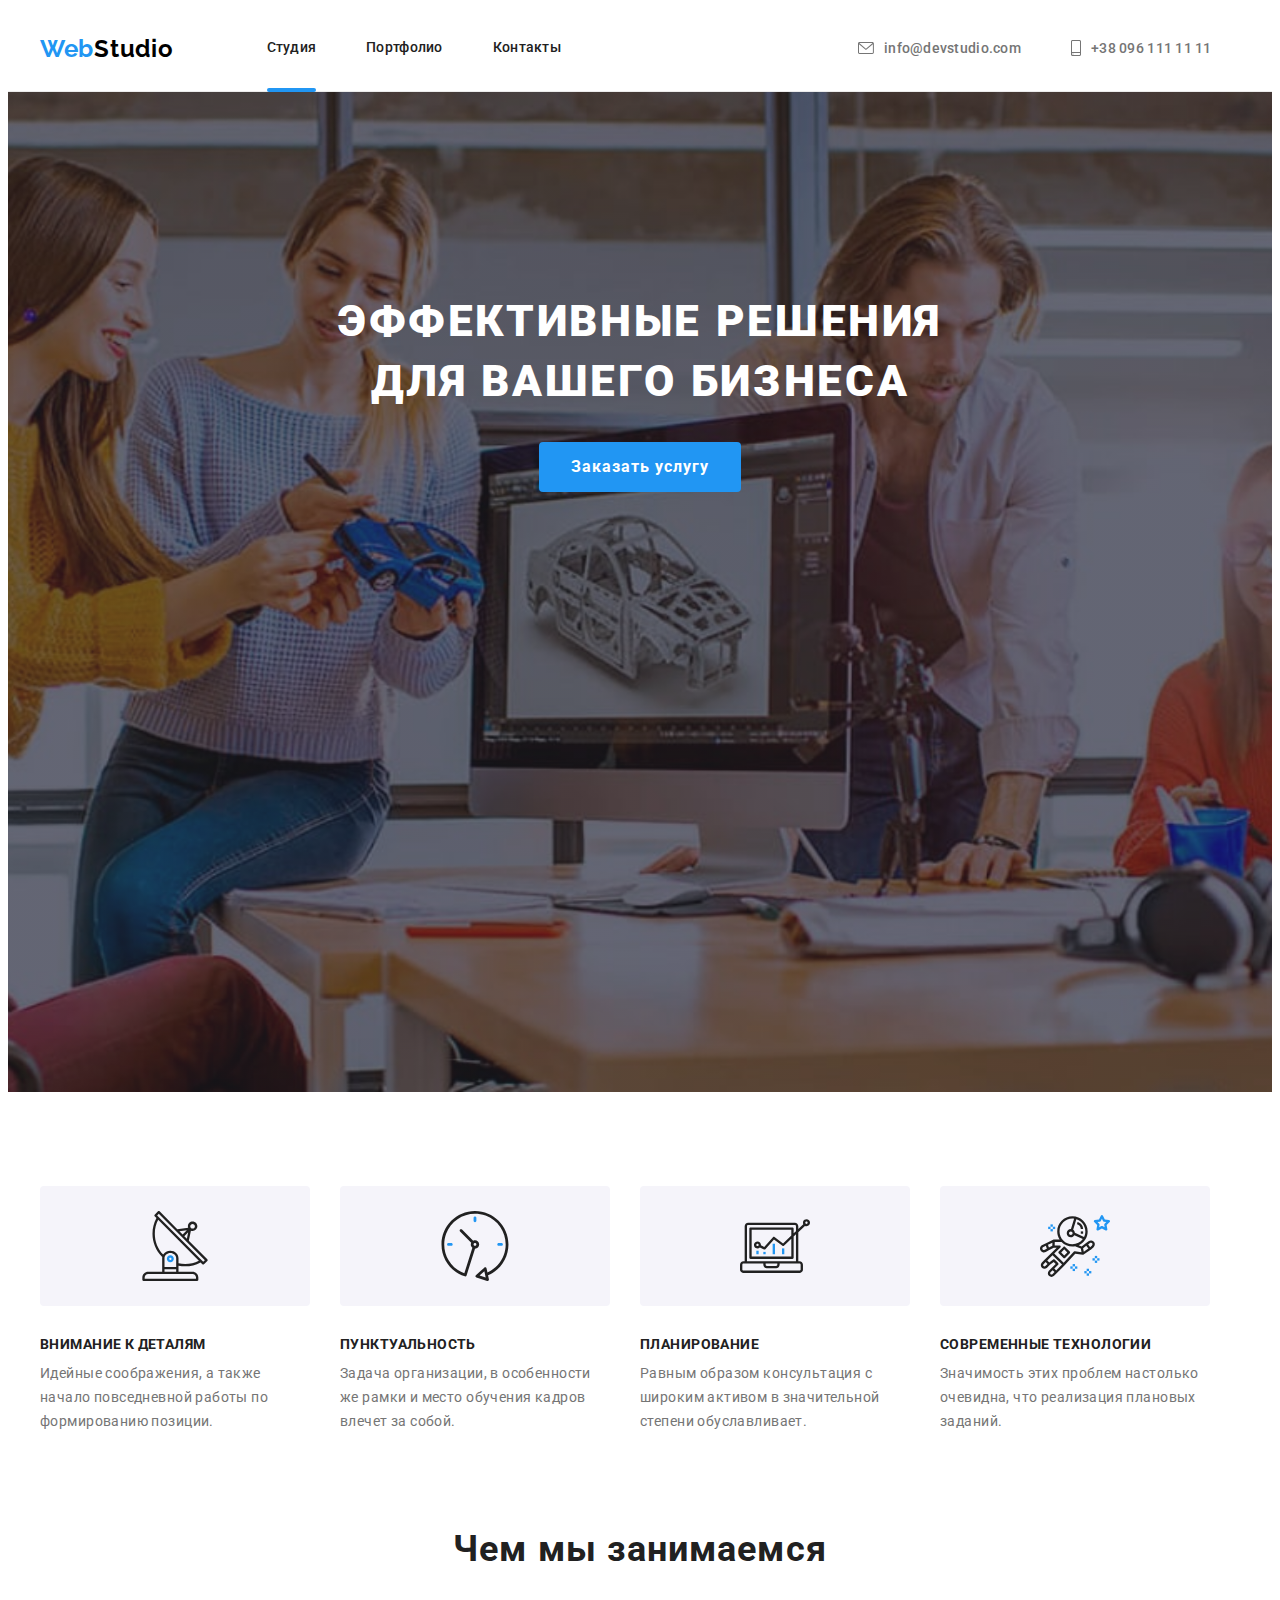
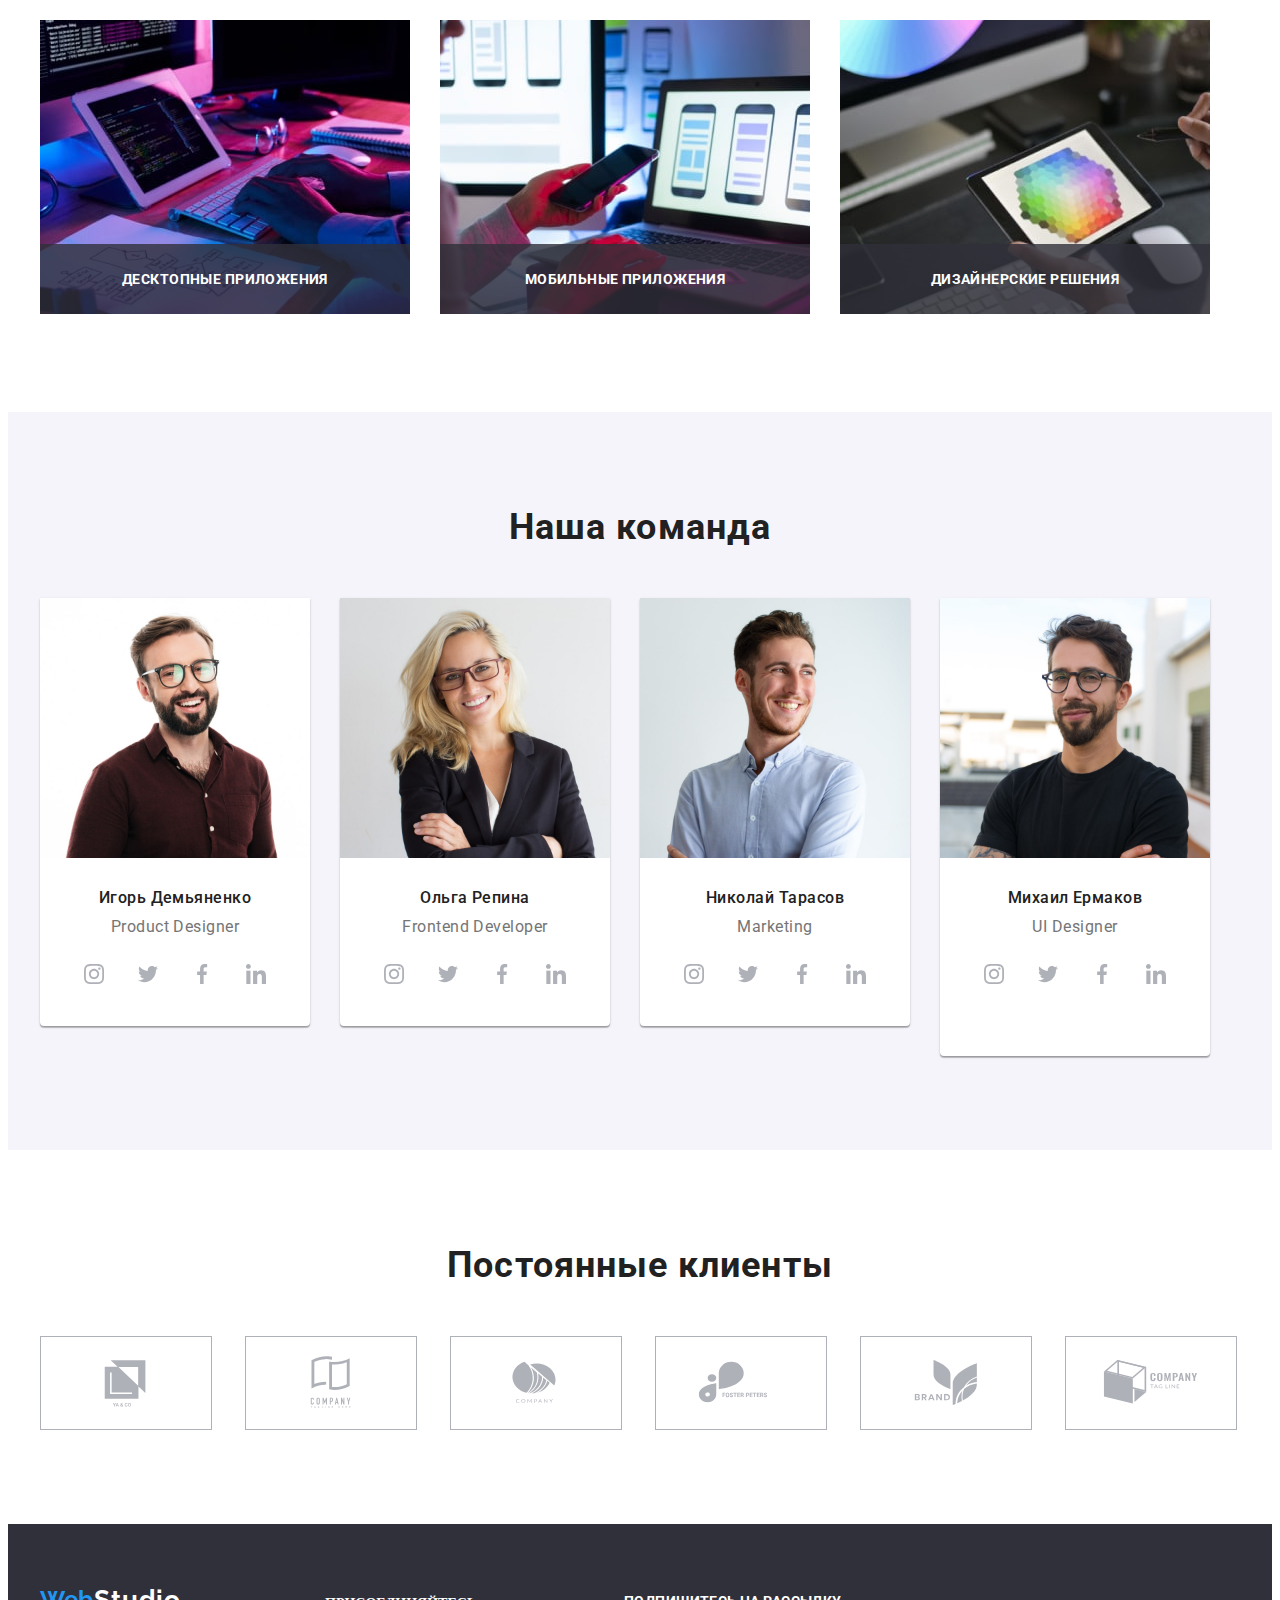
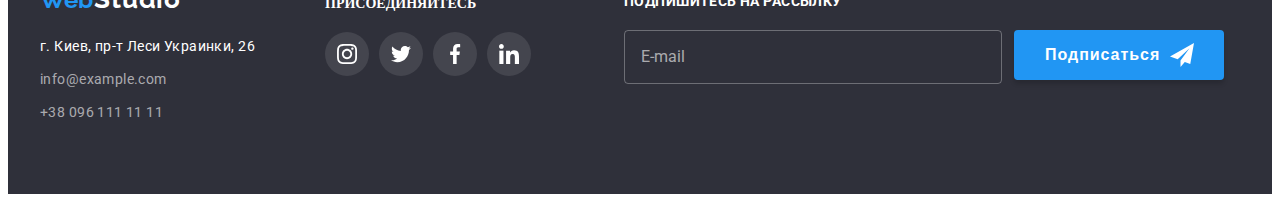
==== commit 3e902738: "a" ====
--- a/index.html
+++ b/index.html
@@ -430,8 +430,8 @@
                 
         </main>
         <footer class="footer">
-            <div class="footer-wrap">
-            <div class="container">
+            
+            <div class="container footer-wrap">
                 <div class="footer-flex">
                     <div>
                         <a href="" class="footer-logo link"><span class="logo-footer-start">Web</span><span class="logo-footer-end">Studio</span></a>
@@ -475,7 +475,7 @@
                                 </a>
                             </li>
                         </ul>
-                </div>
+                    </div>    
                 </div>
                 <form class="subscribe">
                     <p class="subscribe-title">Подпишитесь на рассылку</p>
@@ -488,7 +488,7 @@
                         </button>
                     </div>
                 </form>
-            </div>
+            
             </div>  
         </footer>
         <div class="backdrop is-hidden" data-modal>
